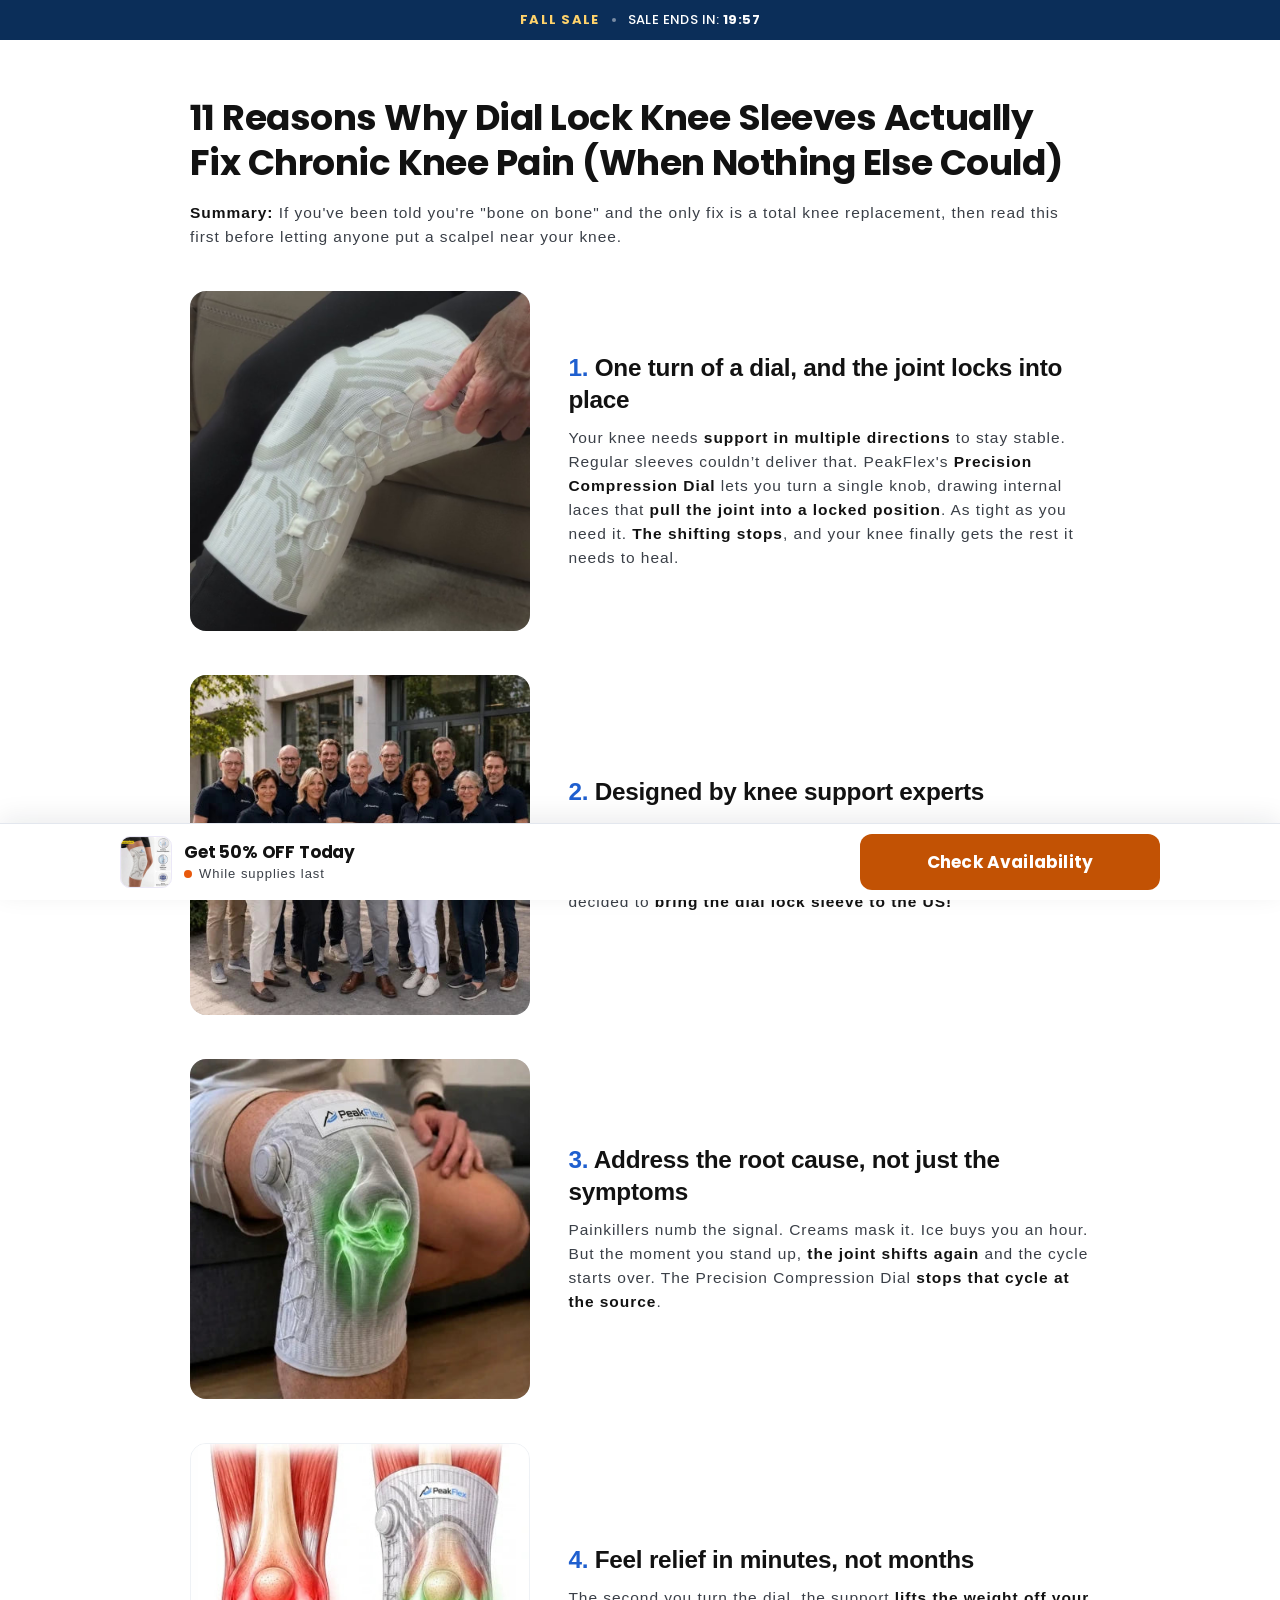
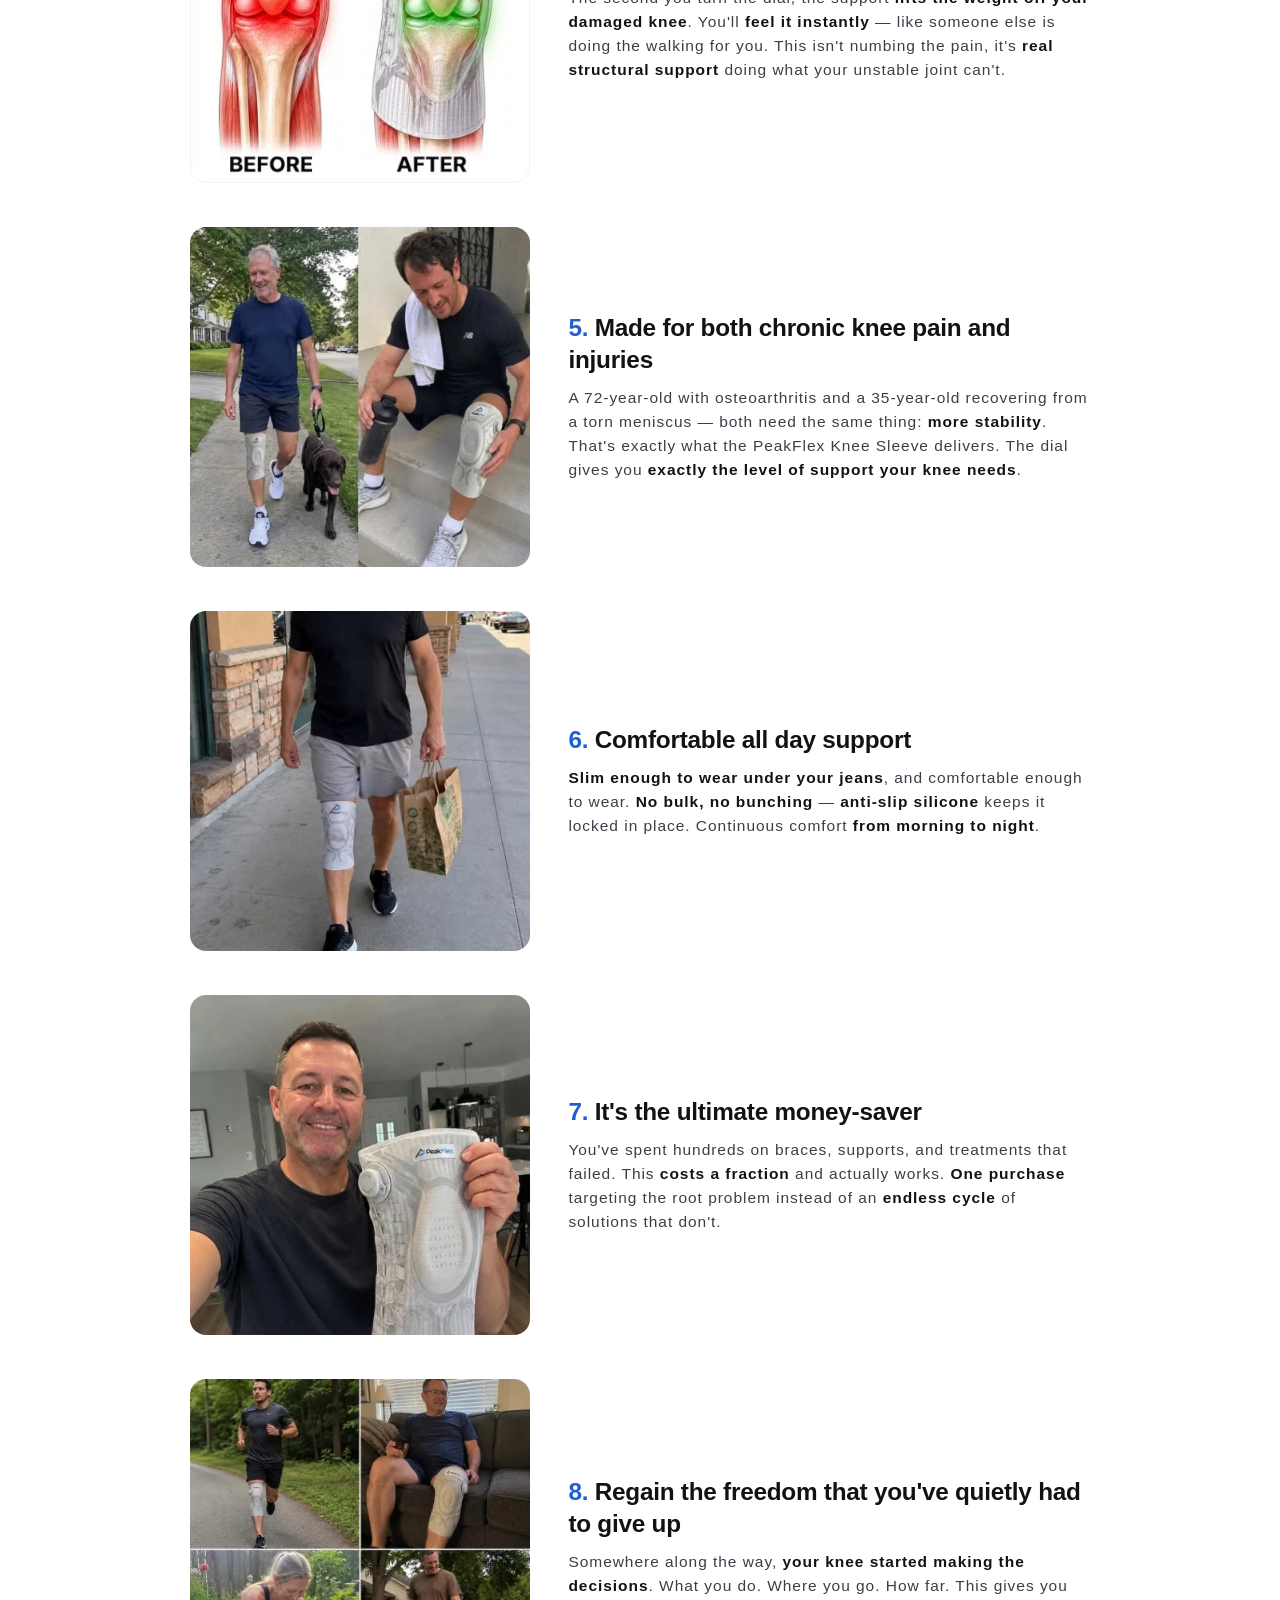
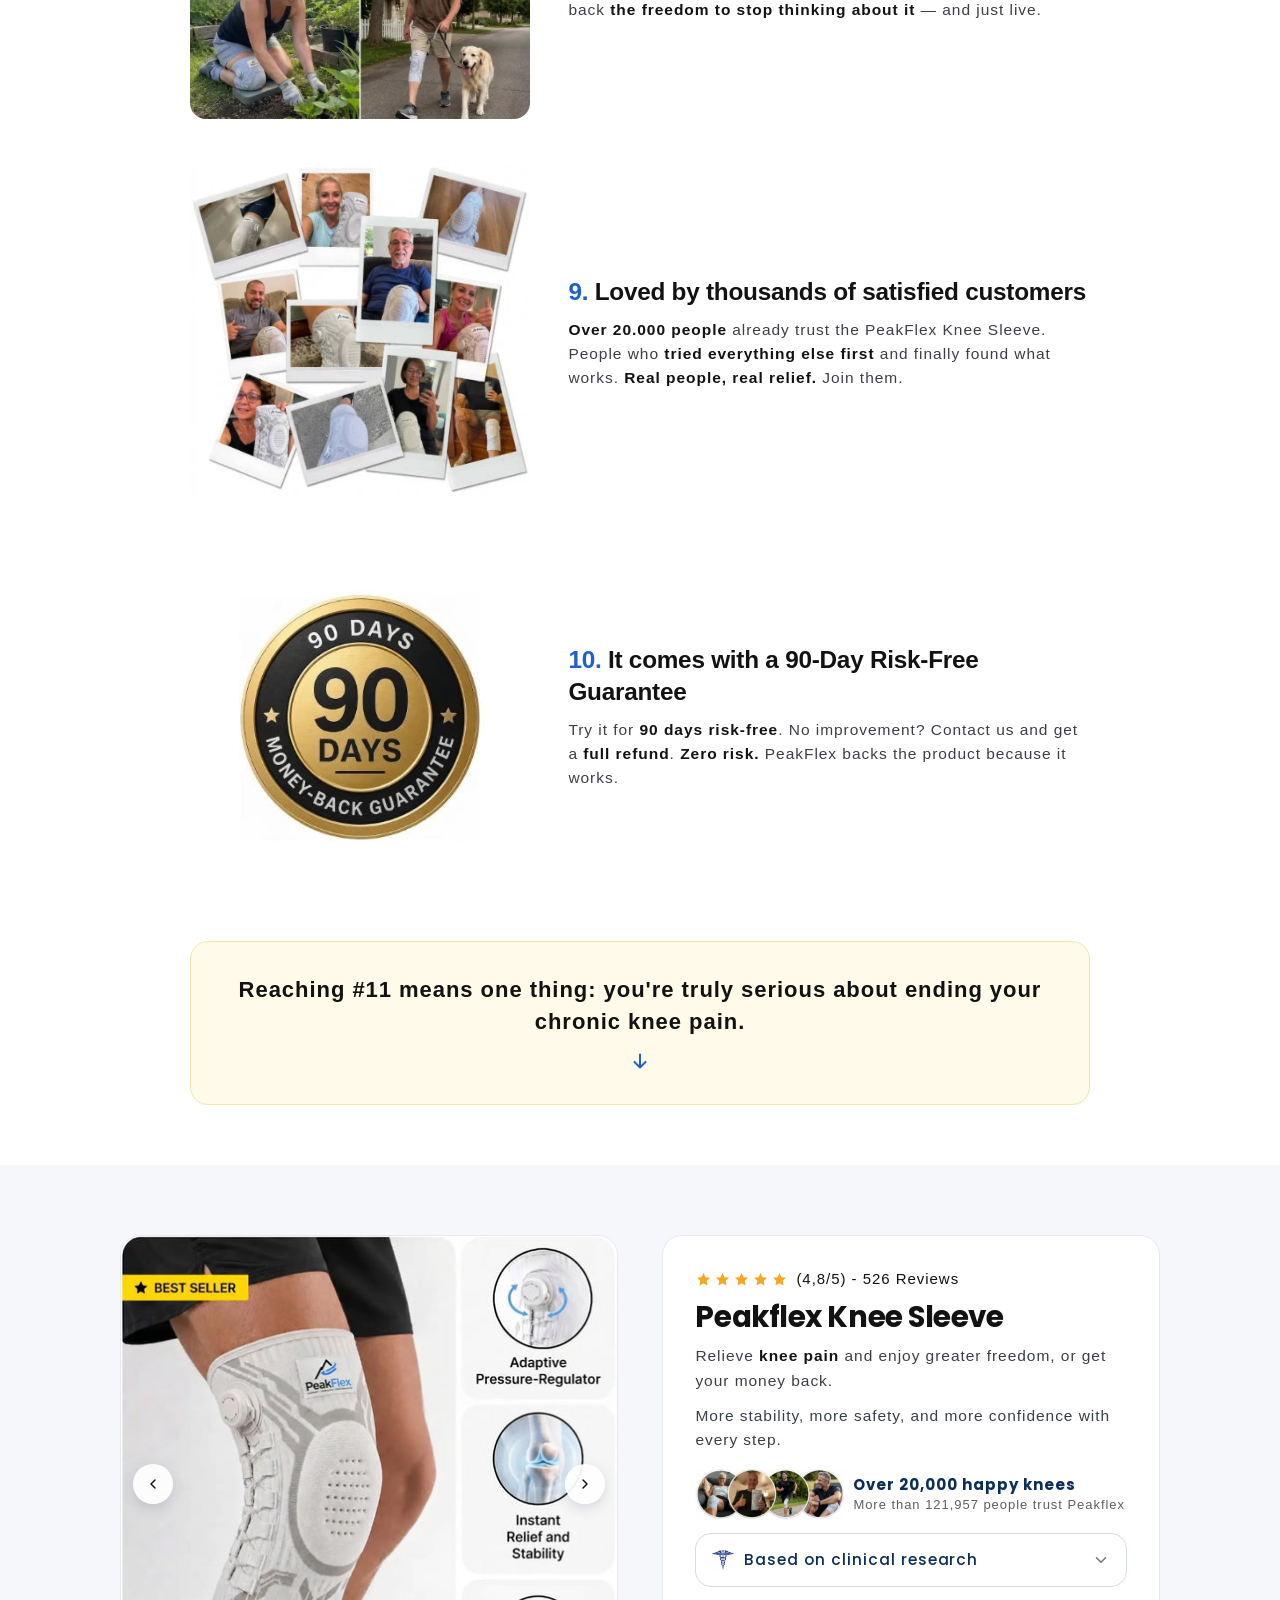
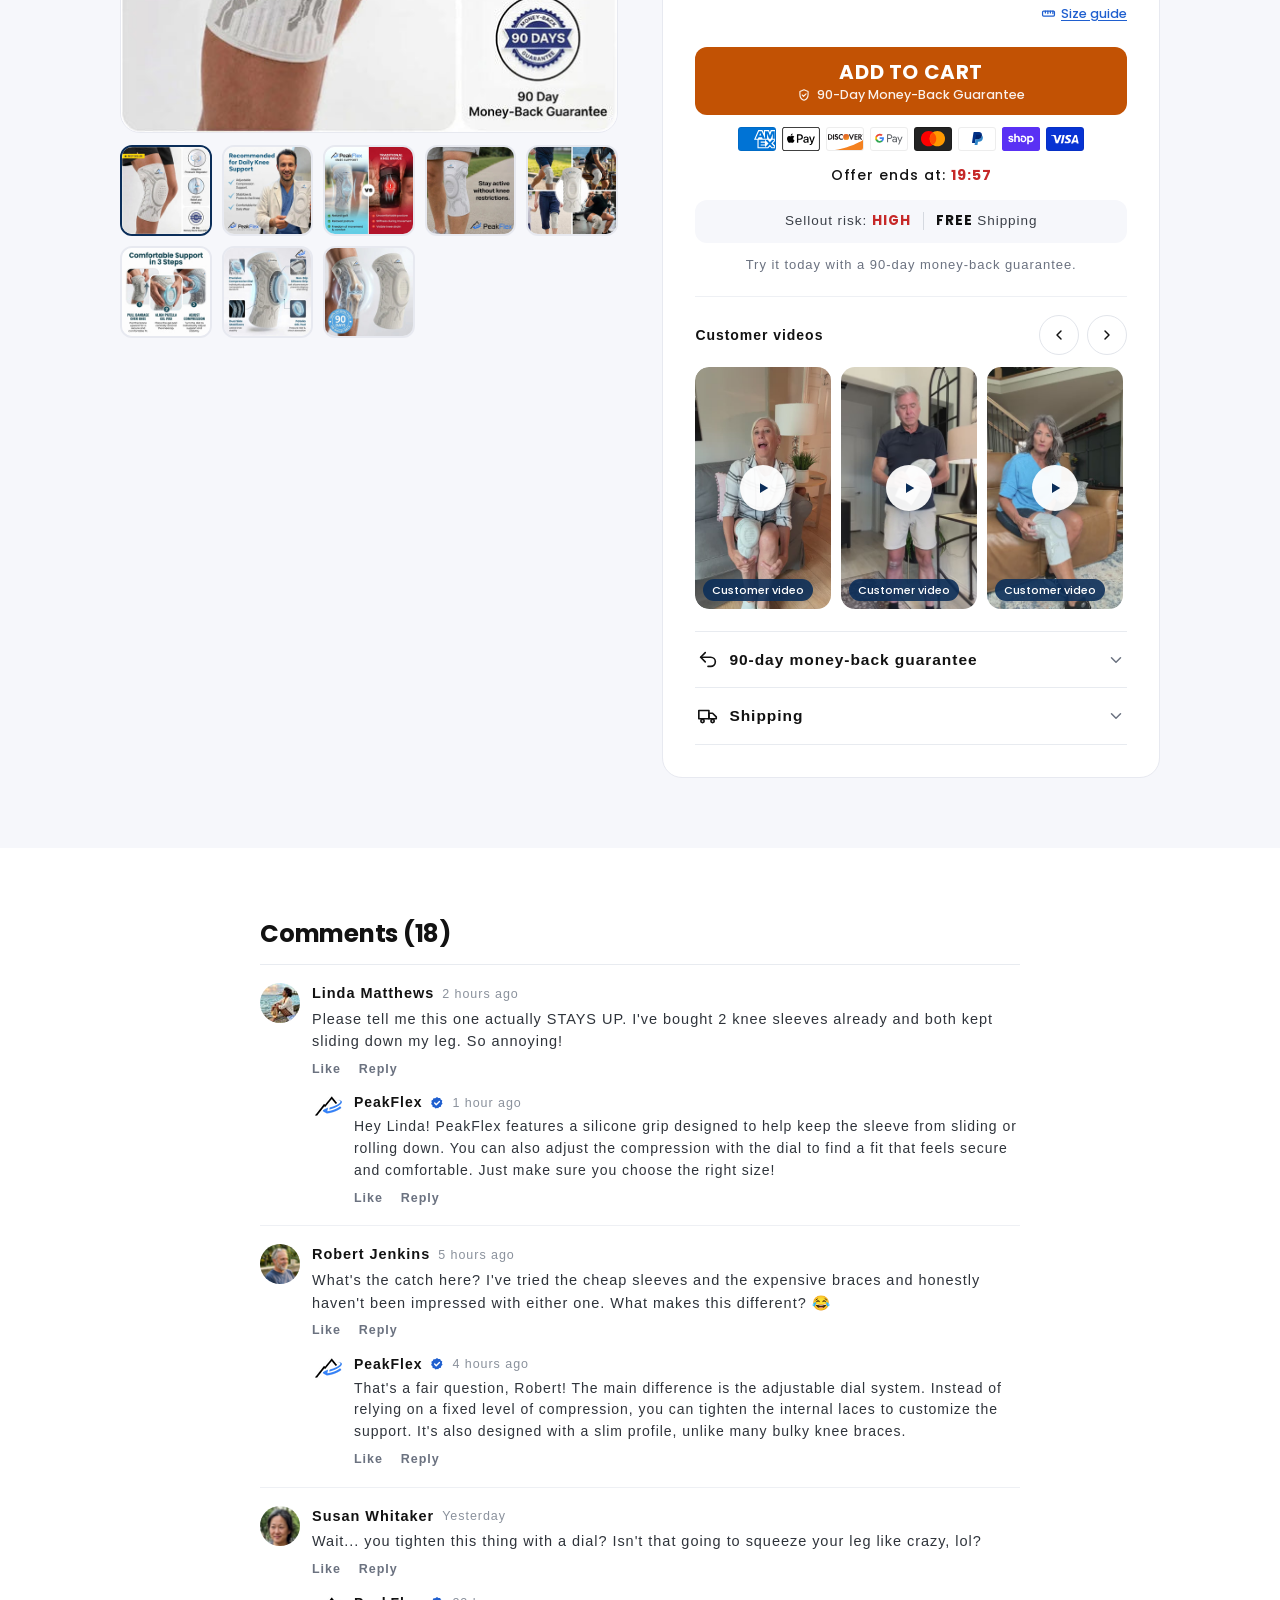
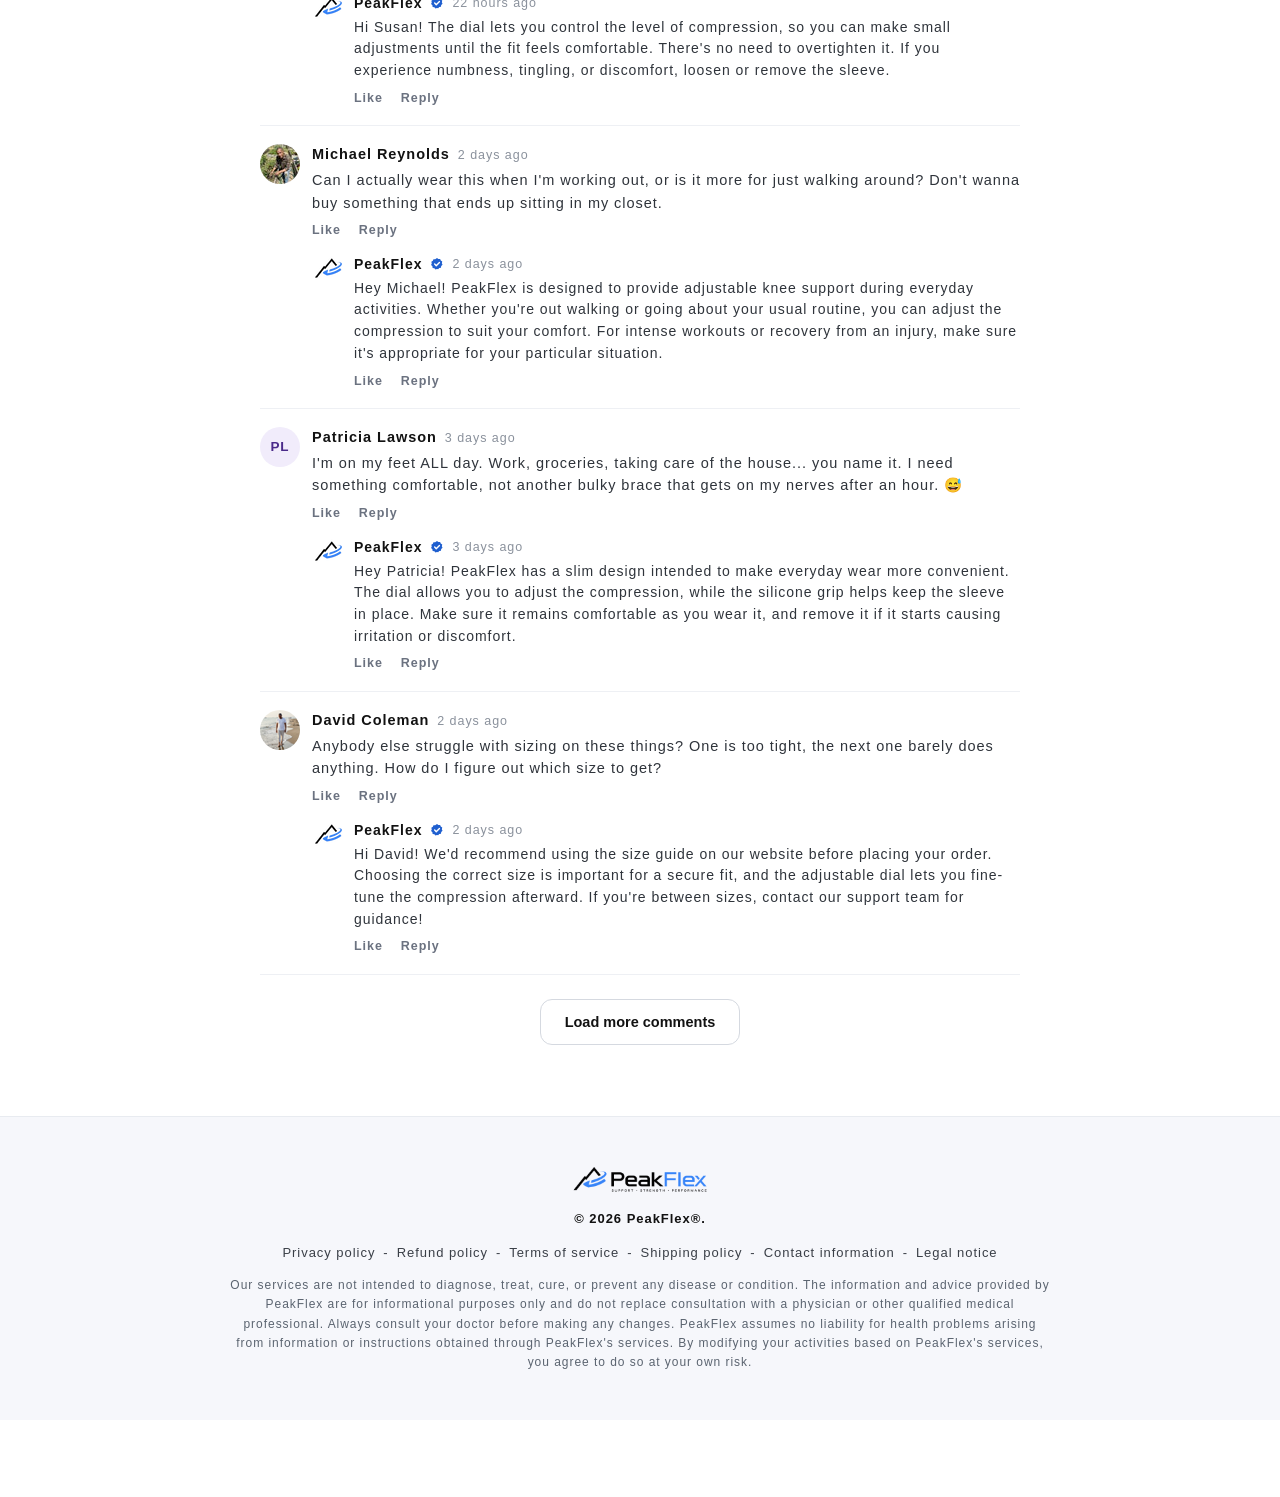
==== peakflex-listicle/index.html @ bc084076 "Add PeakFlex knee sleeve listicle page clone with local CDN assets Co-Authored-By: Claude Opus 5.5 <" ====
<!doctype html>
<html class="no-js" lang="en">
  <head>

    
	
	

    <meta charset="utf-8">
    <meta http-equiv="X-UA-Compatible" content="IE=edge">
    <meta name="viewport" content="width=device-width,initial-scale=1">
    <meta name="theme-color" content="">
    
    <link rel="preconnect" href="https://cdn.shopify.com" crossorigin>

    

    

    <link href="assets/theme/section-main-product.css" rel="stylesheet" type="text/css" media="all" />
    <link href="assets/theme/component-accordion.css" rel="stylesheet" type="text/css" media="all" />
    <link href="assets/theme/component-price.css" rel="stylesheet" type="text/css" media="all" />
    <link href="assets/theme/component-rte.css" rel="stylesheet" type="text/css" media="all" />
    <link href="assets/theme/component-slider.css" rel="stylesheet" type="text/css" media="all" />
    <link href="assets/theme/component-rating.css" rel="stylesheet" type="text/css" media="all" />
    <link href="assets/theme/component-loading-overlay.css" rel="stylesheet" type="text/css" media="all" />
    <link href="assets/theme/component-deferred-media.css" rel="stylesheet" type="text/css" media="all" />
    <link href="assets/theme/component-list-payment.css" rel="stylesheet" type="text/css" media="all" />
<link rel="preconnect" href="https://fonts.shopifycdn.com" crossorigin><title>
      Peakflex Knee Sleeve Listicle
 &ndash; PeakFlex</title>

    

    

<meta property="og:site_name" content="PeakFlex">
<meta property="og:url" content="https://www.trypeakflex.com/products/peakflex-knee-sleeve-listicle">
<meta property="og:title" content="Peakflex Knee Sleeve Listicle">
<meta property="og:type" content="product">
<meta property="og:description" content="PeakFlex"><meta property="og:image" content="assets/files/AB.webp">
  <meta property="og:image:secure_url" content="assets/files/AB.webp">
  <meta property="og:image:width" content="1080">
  <meta property="og:image:height" content="1080"><meta property="og:price:amount" content="69.99">
  <meta property="og:price:currency" content="USD"><meta name="twitter:card" content="summary_large_image">
<meta name="twitter:title" content="Peakflex Knee Sleeve Listicle">
<meta name="twitter:description" content="PeakFlex">

    <script src="assets/theme/constants.js" defer="defer"></script>
    <script src="assets/theme/pubsub.js" defer="defer"></script>
    <script src="assets/theme/global.js" defer="defer" data-is-rtl="false"></script>
    <script src="assets/theme/jquery.js" defer="defer"></script>
    <script src="assets/theme/slick.min.js" defer="defer"></script>
    <script>var Shopify = Shopify || {};
Shopify.shop = "vrdsxz-zx.myshopify.com";
Shopify.locale = "en";
Shopify.currency = {"active":"USD","rate":"1.0"};
Shopify.country = "US";
Shopify.theme = {"name":"PeakFlex","id":207270019415,"schema_name":"Shrine","schema_version":"2.1.0","theme_store_id":null,"role":"main"};
Shopify.theme.handle = "null";
Shopify.theme.style = {"id":null,"handle":null};
Shopify.cdnHost = "www.trypeakflex.com/cdn";
Shopify.routes = Shopify.routes || {};
Shopify.routes.root = "/";
Shopify.shopJsCdnBaseUrl = "https://cdn.shopify.com/shopifycloud/shop-js";
Shopify.SignInWithShop = Shopify.SignInWithShop || {};
Shopify.SignInWithShop.User = Shopify.SignInWithShop.User || {};
Shopify.SignInWithShop.User.recognized = false;</script>

    <style data-shopify>
      
        @font-face {
  font-family: Poppins;
  font-weight: 400;
  font-style: normal;
  font-display: swap;
  src: url("assets/fonts/poppins/poppins_n4.0ba78fa5af9b0e1a374041b3ceaadf0a43b41362.woff2") format("woff2"),
       url("assets/fonts/poppins/poppins_n4.214741a72ff2596839fc9760ee7a770386cf16ca.woff") format("woff");
}

        @font-face {
  font-family: Poppins;
  font-weight: 700;
  font-style: normal;
  font-display: swap;
  src: url("assets/fonts/poppins/poppins_n7.56758dcf284489feb014a026f3727f2f20a54626.woff2") format("woff2"),
       url("assets/fonts/poppins/poppins_n7.f34f55d9b3d3205d2cd6f64955ff4b36f0cfd8da.woff") format("woff");
}

        @font-face {
  font-family: Poppins;
  font-weight: 400;
  font-style: italic;
  font-display: swap;
  src: url("assets/fonts/poppins/poppins_i4.846ad1e22474f856bd6b81ba4585a60799a9f5d2.woff2") format("woff2"),
       url("assets/fonts/poppins/poppins_i4.56b43284e8b52fc64c1fd271f289a39e8477e9ec.woff") format("woff");
}

        @font-face {
  font-family: Poppins;
  font-weight: 700;
  font-style: italic;
  font-display: swap;
  src: url("assets/fonts/poppins/poppins_i7.42fd71da11e9d101e1e6c7932199f925f9eea42d.woff2") format("woff2"),
       url("assets/fonts/poppins/poppins_i7.ec8499dbd7616004e21155106d13837fff4cf556.woff") format("woff");
}

        :root {
          --font-body-family: Poppins, sans-serif;
          --font-body-style: normal;
          --font-body-weight: 400;
          --font-body-weight-bold: 700;
        }
      
      
      
        @font-face {
  font-family: Poppins;
  font-weight: 700;
  font-style: normal;
  font-display: swap;
  src: url("assets/fonts/poppins/poppins_n7.56758dcf284489feb014a026f3727f2f20a54626.woff2") format("woff2"),
       url("assets/fonts/poppins/poppins_n7.f34f55d9b3d3205d2cd6f64955ff4b36f0cfd8da.woff") format("woff");
}

        :root {
          --font-heading-family: Poppins, sans-serif;
          --font-heading-style: normal;
          --font-heading-weight: 700;
        }
      

      :root {
        --font-body-scale: 1.0;
        --font-heading-scale: 1.3;
        --font-heading-line-height: 0.1;
        --font-heading-letter-spacing: 0.0rem;
        --font-heading-line-height: 1.1;

        --color-base-text: 18, 18, 18;
        --color-shadow: 18, 18, 18;
        --color-base-background-1: 255, 255, 255;
        --color-base-background-2: 225, 244, 243;
        --color-base-solid-button-labels: 253, 251, 247;
        --color-base-outline-button-labels: 0, 0, 0;
        --color-base-accent-1: 18, 18, 18;
        --color-base-accent-2: 0, 150, 0;
        --payment-terms-background-color: #ffffff;

        --gradient-base-background-1: #ffffff;
        --gradient-base-background-2: #e1f4f3;
        --gradient-base-accent-1: #121212;
        --gradient-base-accent-2: linear-gradient(54deg, rgba(221, 29, 29, 1) 14%, rgba(105, 14, 14, 1) 85%);

        --media-padding: px;
        --media-border-opacity: 0.1;
        --media-border-width: 0px;
        --media-radius: 12px;
        --media-shadow-opacity: 0.0;
        --media-shadow-horizontal-offset: 0px;
        --media-shadow-vertical-offset: 0px;
        --media-shadow-blur-radius: 20px;
        --media-shadow-visible: 0;

        --page-width: 140rem;
        --page-width-margin: 0rem;

        --product-card-image-padding: 0.0rem;
        --product-card-corner-radius: 1.2rem;
        --product-card-text-alignment: center;
        --product-card-border-width: 0.0rem;
        --product-card-border-opacity: 0.1;
        --product-card-shadow-opacity: 0.1;
        --product-card-shadow-visible: 1;
        --product-card-shadow-horizontal-offset: 0.2rem;
        --product-card-shadow-vertical-offset: 0.6rem;
        --product-card-shadow-blur-radius: 1.0rem;

        --collection-card-image-padding: 0.0rem;
        --collection-card-corner-radius: 1.2rem;
        --collection-card-text-alignment: center;
        --collection-card-border-width: 0.0rem;
        --collection-card-border-opacity: 0.1;
        --collection-card-shadow-opacity: 0.05;
        --collection-card-shadow-visible: 1;
        --collection-card-shadow-horizontal-offset: 1.0rem;
        --collection-card-shadow-vertical-offset: 1.0rem;
        --collection-card-shadow-blur-radius: 3.5rem;

        --blog-card-image-padding: 0.0rem;
        --blog-card-corner-radius: 1.2rem;
        --blog-card-text-alignment: center;
        --blog-card-border-width: 0.0rem;
        --blog-card-border-opacity: 0.1;
        --blog-card-shadow-opacity: 0.05;
        --blog-card-shadow-visible: 1;
        --blog-card-shadow-horizontal-offset: 1.0rem;
        --blog-card-shadow-vertical-offset: 1.0rem;
        --blog-card-shadow-blur-radius: 3.5rem;

        --badge-corner-radius: 0.6rem;

        --popup-border-width: 1px;
        --popup-border-opacity: 0.1;
        --popup-corner-radius: 22px;
        --popup-shadow-opacity: 0.1;
        --popup-shadow-horizontal-offset: 10px;
        --popup-shadow-vertical-offset: 12px;
        --popup-shadow-blur-radius: 20px;

        --drawer-border-width: 1px;
        --drawer-border-opacity: 0.1;
        --drawer-shadow-opacity: 0.0;
        --drawer-shadow-horizontal-offset: 0px;
        --drawer-shadow-vertical-offset: 4px;
        --drawer-shadow-blur-radius: 5px;

        --spacing-sections-desktop: 0px;
        --spacing-sections-mobile: 0px;

        --grid-desktop-vertical-spacing: 40px;
        --grid-desktop-horizontal-spacing: 40px;
        --grid-mobile-vertical-spacing: 20px;
        --grid-mobile-horizontal-spacing: 20px;

        --text-boxes-border-opacity: 0.1;
        --text-boxes-border-width: 0px;
        --text-boxes-radius: 24px;
        --text-boxes-shadow-opacity: 0.0;
        --text-boxes-shadow-visible: 0;
        --text-boxes-shadow-horizontal-offset: 10px;
        --text-boxes-shadow-vertical-offset: 12px;
        --text-boxes-shadow-blur-radius: 20px;

        --buttons-radius: 6px;
        --buttons-radius-outset: 8px;
        --buttons-border-width: 2px;
        --buttons-border-opacity: 1.0;
        --buttons-shadow-opacity: 0.0;
        --buttons-shadow-visible: 0;
        --buttons-shadow-horizontal-offset: 0px;
        --buttons-shadow-vertical-offset: 4px;
        --buttons-shadow-blur-radius: 5px;
        --buttons-border-offset: 0.3px;

        --swatches-radius: 50.0%;
        --swatches-border-opacity: 0.0;
        --swatches-selected-border-opacity: 0.5;

        --inputs-radius: 6px;
        --inputs-small-radius: 2.4px;
        --inputs-border-width: 1px;
        --inputs-border-opacity: 0.55;
        --inputs-shadow-opacity: 0.0;
        --inputs-shadow-horizontal-offset: 0px;
        --inputs-margin-offset: 0px;
        --inputs-shadow-vertical-offset: 4px;
        --inputs-shadow-blur-radius: 5px;
        --inputs-radius-outset: 7px;

        --variant-pills-radius: 40px;
        --variant-pills-border-width: 1px;
        --variant-pills-border-opacity: 0.55;
        --variant-pills-shadow-opacity: 0.0;
        --variant-pills-shadow-horizontal-offset: 0px;
        --variant-pills-shadow-vertical-offset: 4px;
        --variant-pills-shadow-blur-radius: 5px;
      }

      *,
      *::before,
      *::after {
        box-sizing: inherit;
      }

      html {
        box-sizing: border-box;
        font-size: calc(var(--font-body-scale) * 62.5%);
        height: 100%;
      }

      body {
        display: grid;
        grid-template-rows: auto auto 1fr auto;
        grid-template-columns: 100%;
        min-height: 100%;
        margin: 0;
        font-size: 1.5rem;
        letter-spacing: 0.06em;
        line-height: calc(1 + 0.8 / var(--font-body-scale));
        font-family: var(--font-body-family);
        font-style: var(--font-body-style);
        font-weight: var(--font-body-weight);
        
      }

      @media screen and (min-width: 750px) {
        body {
          font-size: 1.6rem;
        }
        
      }

      /* fallback */
      @font-face {
        font-family: 'Material Symbols Outlined';
        src: url(https://fonts.gstatic.com/s/materialsymbolsoutlined/v141/kJF4BvYX7BgnkSrUwT8OhrdQw4oELdPIeeII9v6oDMzBwG-RpA6RzaxHMPdY40KH8nGzv3fzfVJU22ZZLsYEpzC_1qmr5Y0.woff2) format('woff2');
        font-style: normal;
        font-weight: 300;
        font-display: block;
      }

      .material-symbols-outlined {
        font-family: 'Material Symbols Outlined';
        font-weight: normal;
        font-style: normal;
        font-size: 24px;
        line-height: 1;
        letter-spacing: normal;
        text-transform: none;
        display: inline-block;
        white-space: nowrap;
        word-wrap: normal;
        direction: ltr;
        -webkit-font-feature-settings: 'liga';
        -webkit-font-smoothing: antialiased;
        max-width: 1em;
        overflow: hidden;
        flex-shrink: 0;
        font-variation-settings:
        'FILL' 0,
        'wght' 300,
        'GRAD' 0,
        'opsz' 48;
        vertical-align: bottom;
      }
      .material-symbols-outlined.filled {
        font-variation-settings:
        'FILL' 1
      }

      
      
        .button {
          font-weight: var(--font-body-weight-bold);
        }
      
    </style>

    <link href="assets/theme/base.css" rel="stylesheet" type="text/css" media="all" />
    
<link rel="preload" as="font" href="assets/fonts/poppins/poppins_n4.0ba78fa5af9b0e1a374041b3ceaadf0a43b41362.woff2" type="font/woff2" crossorigin><link rel="preload" as="font" href="assets/fonts/poppins/poppins_n7.56758dcf284489feb014a026f3727f2f20a54626.woff2" type="font/woff2" crossorigin><link
        rel="stylesheet"
        href="assets/theme/component-predictive-search.css"
        media="print"
        onload="this.media='all'"
      ><script>
      document.documentElement.className = document.documentElement.className.replace('no-js', 'js');
      if (Shopify.designMode) {
        document.documentElement.classList.add('shopify-design-mode');
      }
    </script>
    
    
    
    <style>
    @font-face {
  font-family: Poppins;
  font-weight: 300;
  font-style: normal;
  font-display: swap;
  src: url("assets/fonts/poppins/poppins_n3.05f58335c3209cce17da4f1f1ab324ebe2982441.woff2") format("woff2"),
       url("assets/fonts/poppins/poppins_n3.6971368e1f131d2c8ff8e3a44a36b577fdda3ff5.woff") format("woff");
}

    @font-face {
  font-family: Poppins;
  font-weight: 400;
  font-style: normal;
  font-display: swap;
  src: url("assets/fonts/poppins/poppins_n4.0ba78fa5af9b0e1a374041b3ceaadf0a43b41362.woff2") format("woff2"),
       url("assets/fonts/poppins/poppins_n4.214741a72ff2596839fc9760ee7a770386cf16ca.woff") format("woff");
}

    @font-face {
  font-family: Poppins;
  font-weight: 500;
  font-style: normal;
  font-display: swap;
  src: url("assets/fonts/poppins/poppins_n5.ad5b4b72b59a00358afc706450c864c3c8323842.woff2") format("woff2"),
       url("assets/fonts/poppins/poppins_n5.33757fdf985af2d24b32fcd84c9a09224d4b2c39.woff") format("woff");
}

    @font-face {
  font-family: Poppins;
  font-weight: 600;
  font-style: normal;
  font-display: swap;
  src: url("assets/fonts/poppins/poppins_n6.aa29d4918bc243723d56b59572e18228ed0786f6.woff2") format("woff2"),
       url("assets/fonts/poppins/poppins_n6.5f815d845fe073750885d5b7e619ee00e8111208.woff") format("woff");
}

    @font-face {
  font-family: Poppins;
  font-weight: 700;
  font-style: normal;
  font-display: swap;
  src: url("assets/fonts/poppins/poppins_n7.56758dcf284489feb014a026f3727f2f20a54626.woff2") format("woff2"),
       url("assets/fonts/poppins/poppins_n7.f34f55d9b3d3205d2cd6f64955ff4b36f0cfd8da.woff") format("woff");
}

    @font-face {
  font-family: Poppins;
  font-weight: 400;
  font-style: italic;
  font-display: swap;
  src: url("assets/fonts/poppins/poppins_i4.846ad1e22474f856bd6b81ba4585a60799a9f5d2.woff2") format("woff2"),
       url("assets/fonts/poppins/poppins_i4.56b43284e8b52fc64c1fd271f289a39e8477e9ec.woff") format("woff");
}

    @font-face {
  font-family: Poppins;
  font-weight: 500;
  font-style: italic;
  font-display: swap;
  src: url("assets/fonts/poppins/poppins_i5.6acfce842c096080e34792078ef3cb7c3aad24d4.woff2") format("woff2"),
       url("assets/fonts/poppins/poppins_i5.a49113e4fe0ad7fd7716bd237f1602cbec299b3c.woff") format("woff");
}

  </style>
  <link rel="preconnect" href="https://fonts.gstatic.com" crossorigin>
  <link href="https://fonts.googleapis.com/css2?family=Mrs+Saint+Delafield&display=swap" rel="stylesheet"><link href="assets/theme/pf-home.css" rel="stylesheet" type="text/css" media="all" />
<style>
  .pf{
    --cta:#c25204;
    --cta-h:#ad4903;
    --cta-dark:#ad4903;
    --navy:#0b2e59;
    --g1:#235a9e;
    --g2:#0f3a6e;
    --g3:#0a2a52;
    --star:#f5a623;
    --tp:#00b67a;
    --pf-dots-a:0.08;
  }
</style>
<script src="assets/theme/pf-home.js" defer="defer"></script>

</head>

  <body
    class="gradient"
    
  >
    <a class="skip-to-content-link button visually-hidden" href="#MainContent">
      Skip to content
    </a><script src="assets/theme/cart.js" defer="defer"></script>
<script src="assets/theme/product-info.js" defer="defer"></script>
<script src="assets/theme/product-form.js" defer="defer"></script><script src="assets/theme/pf-gift-sync.js" data-has-gift="false" defer="defer"></script>

  <link href="assets/theme/component-list-payment.css" rel="stylesheet" type="text/css" media="all" />

<style>
  .drawer {
    visibility: hidden;
  }
  .pf-gift-label {
    display: inline-flex;
    align-items: center;
    padding: 4px 10px;
    border-radius: 999px;
    background: #e7f4ec;
    color: #0b7a3b;
    font-size: 1.2rem;
    font-weight: 700;
    line-height: 1.4;
    white-space: nowrap;
  }
  
</style>

<cart-drawer class="drawer is-empty">
  <div id="CartDrawer" class="cart-drawer">
    <div id="CartDrawer-Overlay" class="cart-drawer__overlay"></div>
    <div
      class="drawer__inner"
      role="dialog"
      aria-modal="true"
      aria-label="Your cart"
      tabindex="-1"
    ><div class="drawer__inner-empty">
          <div class="cart-drawer__warnings center">
            <div class="cart-drawer__empty-content">
              <h2 class="cart__empty-text">Your cart is empty</h2>
              <button
                class="drawer__close"
                type="button"
                onclick="this.closest('cart-drawer').close()"
                aria-label="Close"
              >
                <svg
  xmlns="http://www.w3.org/2000/svg"
  aria-hidden="true"
  focusable="false"
  class="icon icon-close"
  fill="none"
  viewBox="0 0 18 17"
>
  <path d="M.865 15.978a.5.5 0 00.707.707l7.433-7.431 7.579 7.282a.501.501 0 00.846-.37.5.5 0 00-.153-.351L9.712 8.546l7.417-7.416a.5.5 0 10-.707-.708L8.991 7.853 1.413.573a.5.5 0 10-.693.72l7.563 7.268-7.418 7.417z" fill="currentColor">
</svg>

              </button>
              
                <a
                  href="/collections/all"
                  class="button"
                >
                  Continue shopping
                </a>
              
<p class="cart__login-title h3">Have an account?</p>
                <p class="cart__login-paragraph">
                  <a href="https://www.trypeakflex.com/customer_authentication/redirect?locale=en&region_country=US" class="link underlined-link">Log in</a> to check out faster.
                </p></div>
          </div></div><div class="drawer__header">
        <h2 class="drawer__heading">Your cart</h2>
        <button
          class="drawer__close"
          type="button"
          onclick="this.closest('cart-drawer').close()"
          aria-label="Close"
        >
          <svg
  xmlns="http://www.w3.org/2000/svg"
  aria-hidden="true"
  focusable="false"
  class="icon icon-close"
  fill="none"
  viewBox="0 0 18 17"
>
  <path d="M.865 15.978a.5.5 0 00.707.707l7.433-7.431 7.579 7.282a.501.501 0 00.846-.37.5.5 0 00-.153-.351L9.712 8.546l7.417-7.416a.5.5 0 10-.707-.708L8.991 7.853 1.413.573a.5.5 0 10-.693.72l7.563 7.268-7.418 7.417z" fill="currentColor">
</svg>

        </button>
      </div>
      
      <div class="cart-drawer-items-and-upsell">
        <cart-drawer-items
          
            class=" is-empty"
          
        >
          <form
            action="/cart"
            id="CartDrawer-Form"
            class="cart__contents cart-drawer__form"
            method="post"
          >
            <div id="CartDrawer-CartItems" class="drawer__contents js-contents"><p id="CartDrawer-LiveRegionText" class="visually-hidden" role="status"></p>
              <p id="CartDrawer-LineItemStatus" class="visually-hidden" aria-hidden="true" role="status">
                Loading...
              </p>
            </div>
            <div id="CartDrawer-CartErrors" role="alert"></div>
          </form>
        </cart-drawer-items>
        
        
      </div>
      <div class="drawer__footer">
        
        
<div class="cart-drawer__footer" >
          <div class="totals" role="status">
            <h2 class="totals__subtotal">Subtotal</h2>
            <p class="totals__subtotal-value">$0.00 USD</p>
          </div>

          <div></div>
        </div>

        <!-- CTAs -->

        <div class="cart__ctas" >
          <noscript>
            <button type="submit" class="cart__update-button button button--secondary" form="CartDrawer-Form">
              Update
            </button>
          </noscript>
          <button
            type="submit"
            id="CartDrawer-Checkout"
            class="cart__checkout-button button"
            name="checkout"
            form="CartDrawer-Form"
            
              disabled
            
            onclick="checkoutLoad(event)"
          >
            <span class="button__label">
              Check out
            </span>
            <div class="loading-overlay__spinner hidden">
              <svg
                aria-hidden="true"
                focusable="false"
                class="spinner"
                viewBox="0 0 66 66"
                xmlns="http://www.w3.org/2000/svg"
              >
                <circle class="path" fill="none" stroke-width="6" cx="33" cy="33" r="30"></circle>
              </svg>
            </div>
          </button>
        </div>

        <script>
          function checkoutLoad(e) {
            const clickedBtn = e.currentTarget;
            if (!clickedBtn) return;
            clickedBtn.classList.add('loading');
            // clickedBtn.disabled = true;
            const clickedBtnSpinner = clickedBtn.querySelector('.loading-overlay__spinner');
            if (clickedBtnSpinner) clickedBtnSpinner.classList.remove('hidden');

            setTimeout(() => {
              if (document.location.pathname.includes('/checkout')) return;
              clickedBtn.classList.remove('loading');
              clickedBtn.disabled = false;
              if (clickedBtnSpinner) clickedBtnSpinner.classList.add('hidden');
            }, 8000);
          }
        </script>

        
          <div class="cart__badges">
            <ul class="payment-badges" role="list">
              
              

                <li class="list-payment__item">
                  <svg class="icon icon--full-color" viewBox="0 0 38 24" xmlns="http://www.w3.org/2000/svg" width="38" height="24" role="img" aria-labelledby="pi-paypal"><title id="pi-paypal">PayPal</title><path opacity=".07" d="M35 0H3C1.3 0 0 1.3 0 3v18c0 1.7 1.4 3 3 3h32c1.7 0 3-1.3 3-3V3c0-1.7-1.4-3-3-3z"/><path fill="#fff" d="M35 1c1.1 0 2 .9 2 2v18c0 1.1-.9 2-2 2H3c-1.1 0-2-.9-2-2V3c0-1.1.9-2 2-2h32"/><path fill="#003087" d="M23.9 8.3c.2-1 0-1.7-.6-2.3-.6-.7-1.7-1-3.1-1h-4.1c-.3 0-.5.2-.6.5L14 15.6c0 .2.1.4.3.4H17l.4-3.4 1.8-2.2 4.7-2.1z"/><path fill="#3086C8" d="M23.9 8.3l-.2.2c-.5 2.8-2.2 3.8-4.6 3.8H18c-.3 0-.5.2-.6.5l-.6 3.9-.2 1c0 .2.1.4.3.4H19c.3 0 .5-.2.5-.4v-.1l.4-2.4v-.1c0-.2.3-.4.5-.4h.3c2.1 0 3.7-.8 4.1-3.2.2-1 .1-1.8-.4-2.4-.1-.5-.3-.7-.5-.8z"/><path fill="#012169" d="M23.3 8.1c-.1-.1-.2-.1-.3-.1-.1 0-.2 0-.3-.1-.3-.1-.7-.1-1.1-.1h-3c-.1 0-.2 0-.2.1-.2.1-.3.2-.3.4l-.7 4.4v.1c0-.3.3-.5.6-.5h1.3c2.5 0 4.1-1 4.6-3.8v-.2c-.1-.1-.3-.2-.5-.2h-.1z"/></svg>
                </li>
                <li class="list-payment__item">
                  <svg class="icon icon--full-color" xmlns="http://www.w3.org/2000/svg" role="img" viewBox="0 0 38 24" width="38" height="24" fill="none" aria-labelledby="pi-american_express"><title id="pi-american_express">American Express</title><rect x=".5" y=".5" width="37" height="23" rx="2.5" stroke="#000" stroke-opacity=".07" fill="none"/><path d="M35 0H3C1.3 0 0 1.3 0 3V21C0 22.7 1.4 24 3 24H35C36.7 24 38 22.7 38 21V3C38 1.3 36.6 0 35 0Z" fill="#0071CE" style="fill:#0071CE;fill:color(display-p3 0.0000 0.4431 0.8078);fill-opacity:1;"/><path d="M3 0.5H35C36.3348 0.5 37.5 1.58692 37.5 3V21C37.5 22.4239 36.4239 23.5 35 23.5H3C1.66524 23.5 0.5 22.4131 0.5 21V3C0.5 1.57614 1.57614 0.5 3 0.5Z" stroke="black" stroke-opacity="0.07" style="stroke:black;stroke-opacity:0.07;"/><path d="M25.8662 6.33203V3H31L31.8662 5.5332L32.7334 3H37V14.2002H36.7998L34.8672 16.2656L36.7998 18.3594H37V21.2666H33.5996L31.9336 19.3994L30.2002 21.2666H19.4668V12.666H16L20.2666 3H24.4004L25.8662 6.33203ZM20.5996 20.2656H27V18.5322H22.666V17.3994H26.8662V15.666H22.666V14.5322H27V12.7988H20.5996V20.2656ZM30.5332 16.5322L27 20.2656H29.5996L31.8662 17.8662L34.0664 20.2656H36.7324L33.1992 16.4658L36.7324 12.7988H34.1328L31.8662 15.1992L29.7324 12.7988H27L30.5332 16.5322ZM17.666 11.7324H19.9326L20.5332 10.1992H23.999L24.666 11.7324H26.999L23.666 4.19922H20.999L17.666 11.7324ZM33.5996 4.19922L31.9326 8.86621L30.1992 4.19922H27V11.666H29.0664V6.39941L31 11.666H32.7998L34.7324 6.39941V11.666H36.7324V4.13281L33.5996 4.19922ZM23.2656 8.46582H21.2656L22.2656 5.99902L23.2656 8.46582Z" fill="white" style="fill:white;fill-opacity:1;"/></svg>

                </li>
                <li class="list-payment__item">
                  <svg class="icon icon--full-color" xmlns="http://www.w3.org/2000/svg" role="img" viewBox="0 0 38 24" width="38" height="24" fill="none" aria-labelledby="pi-master"><title id="pi-master">Mastercard</title><rect x=".5" y=".5" width="37" height="23" rx="2.5" stroke="#000" stroke-opacity=".07" fill="none"/><path d="M35 0H3C1.3 0 0 1.3 0 3V21C0 22.7 1.4 24 3 24H35C36.7 24 38 22.7 38 21V3C38 1.3 36.6 0 35 0Z" fill="#1C1C1C" style="fill:#1C1C1C;fill:color(display-p3 0.1098 0.1098 0.1098);fill-opacity:1;"/><path d="M35 1C36.1 1 37 1.9 37 3V21C37 22.1 36.1 23 35 23H3C1.9 23 1 22.1 1 21V3C1 1.9 1.9 1 3 1H35Z" fill="#232323" style="fill:#232323;fill:color(display-p3 0.1373 0.1373 0.1373);fill-opacity:1;"/><path d="M14.6364 19.2727C18.8538 19.2727 22.2727 15.8538 22.2727 11.6364C22.2727 7.41892 18.8538 4 14.6364 4C10.4189 4 7 7.41892 7 11.6364C7 15.8538 10.4189 19.2727 14.6364 19.2727Z" fill="#EB001B" style="fill:#EB001B;fill:color(display-p3 0.9216 0.0000 0.1059);fill-opacity:1;"/><path d="M23.3637 19.2727C27.5811 19.2727 31 15.8538 31 11.6364C31 7.41892 27.5811 4 23.3637 4C19.1462 4 15.7273 7.41892 15.7273 11.6364C15.7273 15.8538 19.1462 19.2727 23.3637 19.2727Z" fill="#F79E1B" style="fill:#F79E1B;fill:color(display-p3 0.9686 0.6196 0.1059);fill-opacity:1;"/><path d="M22.2727 11.6362C22.2727 9.01797 20.9637 6.72706 19 5.41797C17.0364 6.83615 15.7273 9.12706 15.7273 11.6362C15.7273 14.1452 17.0364 16.5452 19 17.8543C20.9637 16.5452 22.2727 14.2543 22.2727 11.6362Z" fill="#FF5F00" style="fill:#FF5F00;fill:color(display-p3 1.0000 0.3725 0.0000);fill-opacity:1;"/></svg>

                </li>
                <li class="list-payment__item">
                  <svg class="icon icon--full-color" xmlns="http://www.w3.org/2000/svg" role="img" viewBox="0 0 38 24" width="38" height="24" fill="none" aria-labelledby="pi-visa"><title id="pi-visa">Visa</title><rect x=".5" y=".5" width="37" height="23" rx="2.5" stroke="#000" stroke-opacity=".07" fill="none"/><path d="M35 0H3C1.3 0 0 1.3 0 3V21C0 22.7 1.4 24 3 24H35C36.7 24 38 22.7 38 21V3C38 1.3 36.6 0 35 0Z" fill="#142FBD" style="fill:#142FBD;fill:color(display-p3 0.0784 0.1843 0.7412);fill-opacity:1;"/><path d="M35 1C36.1 1 37 1.9 37 3V21C37 22.1 36.1 23 35 23H3C1.9 23 1 22.1 1 21V3C1 1.9 1.9 1 3 1H35Z" fill="#1532CB" style="fill:#1532CB;fill:color(display-p3 0.0824 0.1961 0.7961);fill-opacity:1;"/><path d="M29.5944 10.2167H29.2778C28.8556 11.2722 28.5389 11.8 28.2222 13.3833H30.2278C29.9111 11.8 29.9111 11.0611 29.5944 10.2167V10.2167ZM32.6556 16.4444H30.8611C30.7556 16.4444 30.7556 16.4444 30.65 16.3389L30.4389 15.3889L30.3333 15.1778H27.8C27.6944 15.1778 27.5889 15.1778 27.5889 15.3889L27.2722 16.3389C27.2722 16.4444 27.1667 16.4444 27.1667 16.4444H24.95L25.1611 15.9167L28.2222 8.73889C28.2222 8.21111 28.5389 8 29.0667 8H30.65C30.7556 8 30.8611 8 30.8611 8.21111L32.3389 15.0722C32.4444 15.4944 32.55 15.8111 32.55 16.2333C32.6556 16.3389 32.6556 16.3389 32.6556 16.4444V16.4444ZM18.5111 16.1278L18.9333 14.2278C19.0389 14.2278 19.1444 14.3333 19.1444 14.3333C19.8833 14.65 20.6222 14.8611 21.3611 14.7556C21.5722 14.7556 21.8889 14.65 22.1 14.5444C22.6278 14.3333 22.6278 13.8056 22.2056 13.3833C21.9944 13.1722 21.6778 13.0667 21.3611 12.8556C20.9389 12.6444 20.5167 12.4333 20.2 12.1167C18.9333 11.0611 19.3556 9.58333 20.0944 8.84444C20.7278 8.42222 21.0444 8 21.8889 8C23.1556 8 24.5278 8 25.1611 8.21111H25.2667C25.1611 8.84444 25.0556 9.37222 24.8444 10.0056C24.3167 9.79444 23.7889 9.58333 23.2611 9.58333C22.9444 9.58333 22.6278 9.58333 22.3111 9.68889C22.1 9.68889 21.9944 9.79444 21.8889 9.9C21.6778 10.1111 21.6778 10.4278 21.8889 10.6389L22.4167 11.0611C22.8389 11.2722 23.2611 11.4833 23.5778 11.6944C24.1056 12.0111 24.6333 12.5389 24.7389 13.1722C24.95 14.1222 24.6333 14.9667 23.7889 15.6C23.2611 16.0222 23.05 16.2333 22.3111 16.2333C20.8333 16.2333 19.6722 16.3389 18.7222 16.0222C18.6167 16.2333 18.6167 16.2333 18.5111 16.1278V16.1278ZM14.8167 16.4444C14.9222 15.7056 14.9222 15.7056 15.0278 15.3889C15.5556 13.0667 16.0833 10.6389 16.5056 8.31667C16.6111 8.10556 16.6111 8 16.8222 8H18.7222C18.5111 9.26667 18.3 10.2167 17.9833 11.3778C17.6667 12.9611 17.35 14.5444 16.9278 16.1278C16.9278 16.3389 16.8222 16.3389 16.6111 16.3389L14.8167 16.4444ZM5 8.21111C5 8.10556 5.21111 8 5.31667 8H8.90556C9.43333 8 9.85556 8.31667 9.96111 8.84444L10.9111 13.4889C10.9111 13.5944 10.9111 13.5944 11.0167 13.7C11.0167 13.5944 11.1222 13.5944 11.1222 13.5944L13.3389 8.21111C13.2333 8.10556 13.3389 8 13.4444 8H15.6611C15.6611 8.10556 15.6611 8.10556 15.5556 8.21111L12.2833 15.9167C12.1778 16.1278 12.1778 16.2333 12.0722 16.3389C11.9667 16.4444 11.7556 16.3389 11.5444 16.3389H9.96111C9.85556 16.3389 9.75 16.3389 9.75 16.1278L8.06111 9.58333C7.85 9.37222 7.53333 9.05556 7.11111 8.95C6.47778 8.63333 5.31667 8.42222 5.10556 8.42222L5 8.21111Z" fill="white" style="fill:white;fill-opacity:1;"/></svg>

                </li>
                <li class="list-payment__item">
                  <svg class="icon icon--full-color" version="1.1" xmlns="http://www.w3.org/2000/svg" role="img" x="0" y="0" width="38" height="24" viewBox="0 0 165.521 105.965" xml:space="preserve" aria-labelledby="pi-apple_pay"><title id="pi-apple_pay">Apple Pay</title><path fill="#000" d="M150.698 0H14.823c-.566 0-1.133 0-1.698.003-.477.004-.953.009-1.43.022-1.039.028-2.087.09-3.113.274a10.51 10.51 0 0 0-2.958.975 9.932 9.932 0 0 0-4.35 4.35 10.463 10.463 0 0 0-.975 2.96C.113 9.611.052 10.658.024 11.696a70.22 70.22 0 0 0-.022 1.43C0 13.69 0 14.256 0 14.823v76.318c0 .567 0 1.132.002 1.699.003.476.009.953.022 1.43.028 1.036.09 2.084.275 3.11a10.46 10.46 0 0 0 .974 2.96 9.897 9.897 0 0 0 1.83 2.52 9.874 9.874 0 0 0 2.52 1.83c.947.483 1.917.79 2.96.977 1.025.183 2.073.245 3.112.273.477.011.953.017 1.43.02.565.004 1.132.004 1.698.004h135.875c.565 0 1.132 0 1.697-.004.476-.002.952-.009 1.431-.02 1.037-.028 2.085-.09 3.113-.273a10.478 10.478 0 0 0 2.958-.977 9.955 9.955 0 0 0 4.35-4.35c.483-.947.789-1.917.974-2.96.186-1.026.246-2.074.274-3.11.013-.477.02-.954.022-1.43.004-.567.004-1.132.004-1.699V14.824c0-.567 0-1.133-.004-1.699a63.067 63.067 0 0 0-.022-1.429c-.028-1.038-.088-2.085-.274-3.112a10.4 10.4 0 0 0-.974-2.96 9.94 9.94 0 0 0-4.35-4.35A10.52 10.52 0 0 0 156.939.3c-1.028-.185-2.076-.246-3.113-.274a71.417 71.417 0 0 0-1.431-.022C151.83 0 151.263 0 150.698 0z" /><path fill="#FFF" d="M150.698 3.532l1.672.003c.452.003.905.008 1.36.02.793.022 1.719.065 2.583.22.75.135 1.38.34 1.984.648a6.392 6.392 0 0 1 2.804 2.807c.306.6.51 1.226.645 1.983.154.854.197 1.783.218 2.58.013.45.019.9.02 1.36.005.557.005 1.113.005 1.671v76.318c0 .558 0 1.114-.004 1.682-.002.45-.008.9-.02 1.35-.022.796-.065 1.725-.221 2.589a6.855 6.855 0 0 1-.645 1.975 6.397 6.397 0 0 1-2.808 2.807c-.6.306-1.228.511-1.971.645-.881.157-1.847.2-2.574.22-.457.01-.912.017-1.379.019-.555.004-1.113.004-1.669.004H14.801c-.55 0-1.1 0-1.66-.004a74.993 74.993 0 0 1-1.35-.018c-.744-.02-1.71-.064-2.584-.22a6.938 6.938 0 0 1-1.986-.65 6.337 6.337 0 0 1-1.622-1.18 6.355 6.355 0 0 1-1.178-1.623 6.935 6.935 0 0 1-.646-1.985c-.156-.863-.2-1.788-.22-2.578a66.088 66.088 0 0 1-.02-1.355l-.003-1.327V14.474l.002-1.325a66.7 66.7 0 0 1 .02-1.357c.022-.792.065-1.717.222-2.587a6.924 6.924 0 0 1 .646-1.981c.304-.598.7-1.144 1.18-1.623a6.386 6.386 0 0 1 1.624-1.18 6.96 6.96 0 0 1 1.98-.646c.865-.155 1.792-.198 2.586-.22.452-.012.905-.017 1.354-.02l1.677-.003h135.875" /><g><g><path fill="#000" d="M43.508 35.77c1.404-1.755 2.356-4.112 2.105-6.52-2.054.102-4.56 1.355-6.012 3.112-1.303 1.504-2.456 3.959-2.156 6.266 2.306.2 4.61-1.152 6.063-2.858" /><path fill="#000" d="M45.587 39.079c-3.35-.2-6.196 1.9-7.795 1.9-1.6 0-4.049-1.8-6.698-1.751-3.447.05-6.645 2-8.395 5.1-3.598 6.2-.95 15.4 2.55 20.45 1.699 2.5 3.747 5.25 6.445 5.151 2.55-.1 3.549-1.65 6.647-1.65 3.097 0 3.997 1.65 6.696 1.6 2.798-.05 4.548-2.5 6.247-5 1.95-2.85 2.747-5.6 2.797-5.75-.05-.05-5.396-2.101-5.446-8.251-.05-5.15 4.198-7.6 4.398-7.751-2.399-3.548-6.147-3.948-7.447-4.048" /></g><g><path fill="#000" d="M78.973 32.11c7.278 0 12.347 5.017 12.347 12.321 0 7.33-5.173 12.373-12.529 12.373h-8.058V69.62h-5.822V32.11h14.062zm-8.24 19.807h6.68c5.07 0 7.954-2.729 7.954-7.46 0-4.73-2.885-7.434-7.928-7.434h-6.706v14.894z" /><path fill="#000" d="M92.764 61.847c0-4.809 3.665-7.564 10.423-7.98l7.252-.442v-2.08c0-3.04-2.001-4.704-5.562-4.704-2.938 0-5.07 1.507-5.51 3.82h-5.252c.157-4.86 4.731-8.395 10.918-8.395 6.654 0 10.995 3.483 10.995 8.89v18.663h-5.38v-4.497h-.13c-1.534 2.937-4.914 4.782-8.579 4.782-5.406 0-9.175-3.222-9.175-8.057zm17.675-2.417v-2.106l-6.472.416c-3.64.234-5.536 1.585-5.536 3.95 0 2.288 1.975 3.77 5.068 3.77 3.95 0 6.94-2.522 6.94-6.03z" /><path fill="#000" d="M120.975 79.652v-4.496c.364.051 1.247.103 1.715.103 2.573 0 4.029-1.09 4.913-3.899l.52-1.663-9.852-27.293h6.082l6.863 22.146h.13l6.862-22.146h5.927l-10.216 28.67c-2.34 6.577-5.017 8.735-10.683 8.735-.442 0-1.872-.052-2.261-.157z" /></g></g></svg>

                </li>
                <li class="list-payment__item">
                  <svg class="icon icon--full-color" xmlns="http://www.w3.org/2000/svg" role="img" width="38" height="24" viewBox="0 0 38 24" aria-labelledby="pi-klarna" fill="none"><title id="pi-klarna">Klarna</title><rect width="38" height="24" rx="2" fill="#FFA8CD"/><rect x=".5" y=".5" width="37" height="23" rx="1.5" stroke="#000" stroke-opacity=".07"/><path d="M30.62 14.755c-.662 0-1.179-.554-1.179-1.226 0-.673.517-1.226 1.18-1.226.663 0 1.18.553 1.18 1.226 0 .672-.517 1.226-1.18 1.226zm-.33 1.295c.565 0 1.286-.217 1.686-1.068l.04.02c-.176.465-.176.742-.176.81v.11h1.423v-4.786H31.84v.109c0 .069 0 .346.175.81l-.039.02c-.4-.85-1.121-1.068-1.687-1.068-1.355 0-2.31 1.088-2.31 2.522 0 1.433.955 2.521 2.31 2.521zm-4.788-5.043c-.643 0-1.15.228-1.56 1.068l-.039-.02c.175-.464.175-.741.175-.81v-.11h-1.423v4.787h1.462V13.4c0-.662.38-1.078.995-1.078.614 0 .917.356.917 1.068v2.532h1.462v-3.046c0-1.088-.838-1.869-1.989-1.869zm-4.963 1.068l-.039-.02c.176-.464.176-.741.176-.81v-.11h-1.424v4.787h1.463l.01-2.304c0-.673.35-1.078.926-1.078.156 0 .282.02.429.06v-1.464c-.644-.139-1.22.109-1.54.94zm-4.65 2.68c-.664 0-1.18-.554-1.18-1.226 0-.673.516-1.226 1.18-1.226.662 0 1.179.553 1.179 1.226 0 .672-.517 1.226-1.18 1.226zm-.332 1.295c.565 0 1.287-.217 1.687-1.068l.038.02c-.175.465-.175.742-.175.81v.11h1.424v-4.786h-1.424v.109c0 .069 0 .346.175.81l-.038.02c-.4-.85-1.122-1.068-1.687-1.068-1.356 0-2.311 1.088-2.311 2.522 0 1.433.955 2.521 2.31 2.521zm-4.349-.128h1.463V9h-1.463v6.922zM10.136 9H8.644c0 1.236-.751 2.343-1.892 3.134l-.448.317V9h-1.55v6.922h1.55V12.49l2.564 3.43h1.892L8.293 12.64c1.121-.82 1.852-2.096 1.843-3.639z" fill="#0B051D"/></svg>
                </li></ul>
          </div>
        
        
      </div>
    </div>
  </div>
</cart-drawer>

<script>
  function primaryUpsellVariantChange() {
    var primaryUpsellContainer = document.querySelector('.cart-primary-upsell')
    var variantSelects = primaryUpsellContainer.querySelector('#variant-selects-cart-upsell-1');
    var productForm = primaryUpsellContainer.querySelector('.form');
    var productIdField = productForm.querySelector('input[name="id"]');

    if (variantSelects) {
        var selectedVariantId = variantSelects.querySelector('script[type="application/json"]').textContent;
        var selectedVariant = JSON.parse(selectedVariantId).find(function(variant) {
          var isMatch = true;

          for (var i = 0; i < variant.options.length; i++) {
            var selectElement = document.querySelector('#Option-cart-upsell-1-' + i);
            if (selectElement.value !== variant.options[i]) {
              isMatch = false;
              break;
            }
          }

          return isMatch;
        });

        if (selectedVariant) {
          productIdField.value = selectedVariant.id;
          if (selectedVariant.featured_image && selectedVariant.featured_image.src) {
            var upsellImage = primaryUpsellContainer.querySelector('.cart-upsell__image__img');
            upsellImage.src = selectedVariant.featured_image.src;
          }
        }

    }
  }
</script>

<script>
  function secondaryUpsellVariantChange() {
    var secondaryUpsellContainer = document.querySelector('.cart-secondary-upsell');
    var variantSelects = secondaryUpsellContainer.querySelector('#variant-selects-cart-upsell-2');
    var productForm = secondaryUpsellContainer.querySelector('.form');
    var productIdField = productForm.querySelector('input[name="id"]');

    if (variantSelects) {
      var selectedVariantId = variantSelects.querySelector('script[type="application/json"]').textContent;
      var selectedVariant = JSON.parse(selectedVariantId).find(function(variant) {
        var isMatch = true;

        for (var i = 0; i < variant.options.length; i++) {
          var selectElement = document.querySelector('#Option-cart-upsell-2-' + i);
          if (selectElement.value !== variant.options[i]) {
            isMatch = false;
            break;
          }
        }

        return isMatch;
      });

      if (selectedVariant) {
        productIdField.value = selectedVariant.id;
        variantSelects.setAttribute('data-product-id', selectedVariant.id)
        if (selectedVariant.featured_image && selectedVariant.featured_image.src) {
          var upsellImage = secondaryUpsellContainer.querySelector('.cart-upsell__image__img');
          upsellImage.src = selectedVariant.featured_image.src;
        }
      }
    }
  }
</script>

<script>
  document.addEventListener('DOMContentLoaded', function () {
    function isIE() {
      const ua = window.navigator.userAgent;
      const msie = ua.indexOf('MSIE ');
      const trident = ua.indexOf('Trident/');

      return msie > 0 || trident > 0;
    }

    if (!isIE()) return;
    const cartSubmitInput = document.createElement('input');
    cartSubmitInput.setAttribute('name', 'checkout');
    cartSubmitInput.setAttribute('type', 'hidden');
    document.querySelector('#cart').appendChild(cartSubmitInput);
    document.querySelector('#checkout').addEventListener('click', function (event) {
      document.querySelector('#cart').submit();
    });
  });
</script>
<!-- BEGIN sections: header-group -->
<section id="shopify-section-sections--32204354519383__custom_liquid_xCwgKB" class="shopify-section shopify-section-group-header-group section"><style data-shopify>.section-sections--32204354519383__custom_liquid_xCwgKB-padding {
    padding-top: calc(0px * 0.75);
    padding-bottom: calc(0px  * 0.75);
  }

  @media screen and (min-width: 750px) {
    .section-sections--32204354519383__custom_liquid_xCwgKB-padding {
      padding-top: 0px;
      padding-bottom: 0px;
    }
  }</style><div class="color-background-1 gradient always-display">
  <div class="section-sections--32204354519383__custom_liquid_xCwgKB-padding">
    <!-- ============================================================
     PEAKFLEX ANNOUNCEMENT BAR (sale + countdown)
     Paste into: Theme editor -> Header / Announcement section ->
     Add block -> Custom Liquid (or into the top of theme.liquid).

     Settings on the wrapper div:
       data-minutes  countdown length in minutes (90 = 1h 30m)
       data-reset    "false" keeps counting for the same visitor,
                     "true" restarts on every page load
       data-renew    hours before a returning visitor gets a fresh
                     countdown (24 = once a day, 0 = never)
       data-key      storage key. IMPORTANT: whenever you change
                     data-minutes, change this too (pfSaleEnd90 ->
                     pfSaleEnd60 ...), otherwise visitors who were
                     already on the site keep the old countdown.

     TEXT: edit it straight in the HTML below.
     COLOURS: see the "COLOURS" block at the top of the CSS.
     ============================================================ -->

<div class="pf-ab" data-minutes="90" data-reset="false" data-renew="24" data-key="pfSaleEnd90">
  <div class="pf-ab-in">
    <span class="pf-ab-title">Fall Sale</span>
    <span class="pf-ab-dot" aria-hidden="true">&bull;</span>
    <span class="pf-ab-sub">Up to 70% off</span>
    <span class="pf-ab-clock" aria-hidden="true"><b data-h>01</b><i>:</i><b data-m>30</b><i>:</i><b data-s>00</b></span>
    <span class="pf-ab-sr" data-sr>Fall Sale ends in 1 hour and 30 minutes.</span>
  </div>
</div>

<style>
  /* ================= COLOURS ================= */
  .pf-ab {
    --pf-bg: #0B2E59;              /* bar background */
    --pf-text: #ffffff;            /* text and digits */
    --pf-chip: rgba(255,255,255,.14); /* background behind the timer */

    --pf-title-mobile: 12.5px;
    --pf-title-desktop: 13px;
    --pf-sub-mobile: 12px;
    --pf-sub-desktop: 12.5px;
    --pf-clock-mobile: 13.5px;
    --pf-clock-desktop: 14.5px;
  }
  /* =========================================== */

  .pf-ab {
    background: var(--pf-bg);
    color: var(--pf-text);
    font-family: inherit;
    letter-spacing: -0.2px;
  }
  .pf-ab * { box-sizing: border-box; }

  .pf-ab-in {
    max-width: 1100px;
    margin: 0 auto;
    padding: 7px 14px;
    display: flex;
    align-items: center;
    justify-content: center;
    flex-wrap: wrap;
    gap: 10px;
  }

  .pf-ab-title {
    font-size: var(--pf-title-mobile);
    font-weight: 800;
    text-transform: uppercase;
    letter-spacing: .06em;
  }
  .pf-ab-dot { opacity: .45; }
  .pf-ab-sub {
    font-size: var(--pf-sub-mobile);
    opacity: .8;
  }

  .pf-ab-clock {
    display: inline-flex;
    align-items: baseline;
    white-space: nowrap;
    background: var(--pf-chip);
    padding: 3px 8px;
    border-radius: 6px;
    font-size: var(--pf-clock-mobile);
    font-weight: 800;
    font-variant-numeric: tabular-nums;
    font-feature-settings: "tnum";
  }
  .pf-ab-clock b { font-weight: 800; }
  .pf-ab-clock i { font-style: normal; opacity: .5; padding: 0 2px; }

  .pf-ab-sr {
    position: absolute; width: 1px; height: 1px;
    overflow: hidden; clip: rect(0 0 0 0); white-space: nowrap;
  }

  /* when the countdown runs out the sale message stays, timer goes */
  .pf-ab.is-over .pf-ab-clock { display: none; }

  /* very small phones: drop the sub line so it stays on one row */
  @media (max-width: 359px) {
    .pf-ab-in { gap: 8px; padding: 6px 10px; }
    .pf-ab-dot, .pf-ab-sub { display: none; }
    .pf-ab-title { font-size: 12px; }
    .pf-ab-clock { font-size: 13px; padding: 3px 7px; }
  }
  @media (min-width: 750px) {
    .pf-ab-in { padding: 8px 16px; gap: 12px; }
    .pf-ab-title { font-size: var(--pf-title-desktop); }
    .pf-ab-sub { font-size: var(--pf-sub-desktop); }
    .pf-ab-clock { font-size: var(--pf-clock-desktop); }
  }
</style>

<script>
  (function () {
    function start(root) {
      if (root.getAttribute('data-ready') === '1') { return; }
      root.setAttribute('data-ready', '1');

      var minutes = parseInt(root.getAttribute('data-minutes'), 10) || 90;
      var total = minutes * 60 * 1000;
      var key = root.getAttribute('data-key') || 'pfSaleEnd90';
      var resetEveryVisit = root.getAttribute('data-reset') === 'true';
      var renewHours = parseFloat(root.getAttribute('data-renew'));
      if (isNaN(renewHours)) { renewHours = 24; }
      var renewMs = renewHours * 60 * 60 * 1000;

      var hEl = root.querySelector('[data-h]');
      var mEl = root.querySelector('[data-m]');
      var sEl = root.querySelector('[data-s]');
      var sr = root.querySelector('[data-sr]');

      var end = null;
      if (!resetEveryVisit) {
        try { end = parseInt(window.localStorage.getItem(key), 10) || null; } catch (e) { end = null; }
      }
      /* ignore a stored end that is longer than this countdown, so a change
         to data-minutes takes effect straight away */
      if (end) { if (end - Date.now() > total) { end = null; } }
      /* a visitor who returns more than "renew" hours after it ran out
         gets a fresh countdown */
      if (end) { if (renewMs > 0) { if (Date.now() - end >= renewMs) { end = null; } } }
      if (!end) {
        end = Date.now() + total;
        try { window.localStorage.setItem(key, String(end)); } catch (e) { /* storage blocked */ }
      }

      function pad(n) { return ('0' + n).slice(-2); }

      function tick() {
        var left = end - Date.now();
        if (left <= 0) {
          root.classList.add('is-over');
          if (sr) { sr.textContent = 'Sale ending soon.'; }
          clearInterval(id);
          return;
        }
        var secs = Math.floor(left / 1000);
        var h = Math.floor(secs / 3600);
        var m = Math.floor((secs % 3600) / 60);
        var s = secs % 60;
        if (hEl) { hEl.textContent = pad(h); }
        if (mEl) { mEl.textContent = pad(m); }
        if (sEl) { sEl.textContent = pad(s); }
        if (sr) { sr.textContent = 'Sale ends in ' + h + ' hours ' + m + ' minutes.'; }
      }

      tick();
      var id = setInterval(tick, 1000);
      document.addEventListener('visibilitychange', function () { if (!document.hidden) { tick(); } });
    }

    function init() {
      Array.prototype.forEach.call(document.querySelectorAll('.pf-ab'), start);
    }
    if (document.readyState === 'loading') { document.addEventListener('DOMContentLoaded', init); } else { init(); }
    document.addEventListener('shopify:section:load', init);
  })();
</script>
  </div>
</div>

</section><div id="shopify-section-sections--32204354519383__pf_header_style" class="shopify-section shopify-section-group-header-group"><style>
  @font-face {
  font-family: Poppins;
  font-weight: 500;
  font-style: normal;
  font-display: swap;
  src: url("assets/fonts/poppins/poppins_n5.ad5b4b72b59a00358afc706450c864c3c8323842.woff2") format("woff2"),
       url("assets/fonts/poppins/poppins_n5.33757fdf985af2d24b32fcd84c9a09224d4b2c39.woff") format("woff");
}

  .section-header .header__menu-item{font-family:var(--font-heading-family);font-size:14.5px;font-weight:500;line-height:1.4;letter-spacing:0}
  .section-header .header__menu-item *{letter-spacing:0}

  .section-header .header__menu-item[aria-current="page"] > span{box-shadow:inset 0 -1.5px 0 currentColor;padding-bottom:3px}
  .section-header .header__active-menu-item-v2{background:transparent !important;color:inherit !important;font-weight:inherit !important;padding:0 0 3px !important;border-radius:0 !important}
  .section-header .header__active-menu-item-v2::before{content:none !important;display:none !important;background:none !important}
</style>

</div><div id="shopify-section-sections--32204354519383__header" class="shopify-section shopify-section-group-header-group section-header"><link rel="stylesheet" href="assets/theme/component-list-menu.css" media="print" onload="this.media='all'">
<link rel="stylesheet" href="assets/theme/component-search.css" media="print" onload="this.media='all'">
<link rel="stylesheet" href="assets/theme/component-menu-drawer.css" media="print" onload="this.media='all'">
<link rel="stylesheet" href="assets/theme/component-cart-notification.css" media="print" onload="this.media='all'">
<link rel="stylesheet" href="assets/theme/component-cart-items.css" media="print" onload="this.media='all'"><link rel="stylesheet" href="assets/theme/component-price.css" media="print" onload="this.media='all'">
  <link rel="stylesheet" href="assets/theme/component-loading-overlay.css" media="print" onload="this.media='all'"><link href="assets/theme/component-cart-drawer.css" rel="stylesheet" type="text/css" media="all" />
  <link href="assets/theme/component-cart.css" rel="stylesheet" type="text/css" media="all" />
  <link href="assets/theme/component-totals.css" rel="stylesheet" type="text/css" media="all" />
  <link href="assets/theme/component-price.css" rel="stylesheet" type="text/css" media="all" />
  <link href="assets/theme/component-discounts.css" rel="stylesheet" type="text/css" media="all" />
  <link href="assets/theme/component-loading-overlay.css" rel="stylesheet" type="text/css" media="all" />
<noscript><link href="assets/theme/component-list-menu.css" rel="stylesheet" type="text/css" media="all" /></noscript>
<noscript><link href="assets/theme/component-search.css" rel="stylesheet" type="text/css" media="all" /></noscript>
<noscript><link href="assets/theme/component-menu-drawer.css" rel="stylesheet" type="text/css" media="all" /></noscript>
<noscript><link href="assets/theme/component-cart-notification.css" rel="stylesheet" type="text/css" media="all" /></noscript>
<noscript><link href="assets/theme/component-cart-items.css" rel="stylesheet" type="text/css" media="all" /></noscript>

<style>
  header-drawer {
    justify-self: start;
    margin-left: -1.2rem;
  }

  .header__heading-logo {
    max-width: 200px;
  }

  @media screen and (max-width: 749px) {
    .header__heading-logo {
      max-width: 120px;
    }
  }

  
    .header__icon--search {
      display: none;
    }
  
@media screen and (min-width: 990px) {
    
      header-drawer {
        display: none;
      }
    
    
  }

  .menu-drawer-container {
    display: flex;
  }

  .list-menu {
    list-style: none;
    padding: 0;
    margin: 0;
  }
  .header__menu-item--main {
    font-size: 1.4rem;
    
  }

  .list-menu--inline {
    display: inline-flex;
    flex-wrap: wrap;
  }

  summary.list-menu__item {
    padding-right: 2.7rem;
  }

  .list-menu__item {
    display: flex;
    align-items: center;
    line-height: calc(1 + 0.3 / var(--font-body-scale));
  }

  .list-menu__item--link {
    text-decoration: none;
    padding-bottom: 1rem;
    padding-top: 1rem;
    line-height: calc(1 + 0.8 / var(--font-body-scale));
  }

  @media screen and (min-width: 750px) {
    .list-menu__item--link {
      padding-bottom: 0.5rem;
      padding-top: 0.5rem;
    }
  }
</style><style data-shopify>.header {
    padding-top: 0px;
    padding-bottom: 0px;
  }

  .section-header {
    position: sticky; /* This is for fixing a Safari z-index issue. PR #2147 */
    margin-bottom: 0px;
  }

  @media screen and (min-width: 750px) {
    .section-header {
      margin-bottom: 0px;
    }
  }

  @media screen and (min-width: 990px) {
    .header {
      padding-top: 0px;
      padding-bottom: 0px;
    }
  }</style><script src="assets/theme/details-disclosure.js" defer="defer"></script>
<script src="assets/theme/details-modal.js" defer="defer"></script>
<script src="assets/theme/cart-notification.js" defer="defer"></script>
<script src="assets/theme/search-form.js" defer="defer"></script><script src="assets/theme/cart-drawer.js" defer="defer"></script><svg xmlns="http://www.w3.org/2000/svg" class="hidden">
  <symbol id="icon-search" viewbox="0 0 18 19" fill="none">
    <path fill-rule="evenodd" clip-rule="evenodd" d="M11.03 11.68A5.784 5.784 0 112.85 3.5a5.784 5.784 0 018.18 8.18zm.26 1.12a6.78 6.78 0 11.72-.7l5.4 5.4a.5.5 0 11-.71.7l-5.41-5.4z" fill="currentColor"/>
  </symbol>

  <symbol id="icon-reset" class="icon icon-close"  fill="none" viewBox="0 0 18 18" stroke="currentColor">
    <circle r="8.5" cy="9" cx="9" stroke-opacity="0.2"/>
    <path d="M6.82972 6.82915L1.17193 1.17097" stroke-linecap="round" stroke-linejoin="round" transform="translate(5 5)"/>
    <path d="M1.22896 6.88502L6.77288 1.11523" stroke-linecap="round" stroke-linejoin="round" transform="translate(5 5)"/>
  </symbol>

  <symbol id="icon-close" class="icon icon-close" fill="none" viewBox="0 0 18 17">
    <path d="M.865 15.978a.5.5 0 00.707.707l7.433-7.431 7.579 7.282a.501.501 0 00.846-.37.5.5 0 00-.153-.351L9.712 8.546l7.417-7.416a.5.5 0 10-.707-.708L8.991 7.853 1.413.573a.5.5 0 10-.693.72l7.563 7.268-7.418 7.417z" fill="currentColor">
  </symbol>
</svg>
<sticky-header data-sticky-type="on-scroll-up" class="header-wrapper color-background-1 gradient">
  <header class="header header--middle-center position-left header--mobile-center page-width header--has-menu"><header-drawer data-breakpoint="tablet">
        <details id="Details-menu-drawer-container" class="menu-drawer-container">
          <summary class="header__icon header__icon--menu header__icon--summary link focus-inset" aria-label="Menu">
            <span>
              <svg
  xmlns="http://www.w3.org/2000/svg"
  aria-hidden="true"
  focusable="false"
  class="icon icon-hamburger"
  fill="none"
  viewBox="0 0 18 16"
>
  <path d="M1 .5a.5.5 0 100 1h15.71a.5.5 0 000-1H1zM.5 8a.5.5 0 01.5-.5h15.71a.5.5 0 010 1H1A.5.5 0 01.5 8zm0 7a.5.5 0 01.5-.5h15.71a.5.5 0 010 1H1a.5.5 0 01-.5-.5z" fill="currentColor">
</svg>

              <svg
  xmlns="http://www.w3.org/2000/svg"
  aria-hidden="true"
  focusable="false"
  class="icon icon-close"
  fill="none"
  viewBox="0 0 18 17"
>
  <path d="M.865 15.978a.5.5 0 00.707.707l7.433-7.431 7.579 7.282a.501.501 0 00.846-.37.5.5 0 00-.153-.351L9.712 8.546l7.417-7.416a.5.5 0 10-.707-.708L8.991 7.853 1.413.573a.5.5 0 10-.693.72l7.563 7.268-7.418 7.417z" fill="currentColor">
</svg>

            </span>
          </summary>
          <div id="menu-drawer" class="gradient menu-drawer motion-reduce color-background-1" tabindex="-1">
            <div class="menu-drawer__inner-container">
              <div class='menu-drawer__mobile-content menu-drawer__title-and-close-btn'>
                <h3 class='menu-drawer__title'>Menu</h3>
                <button class='menu-drawer__close-btn menu-drawer__close-menu-btn header__icon header__icon--menu header__icon--summary link focus-inset'>
                  <svg
  xmlns="http://www.w3.org/2000/svg"
  aria-hidden="true"
  focusable="false"
  class="icon icon-close"
  fill="none"
  viewBox="0 0 18 17"
>
  <path d="M.865 15.978a.5.5 0 00.707.707l7.433-7.431 7.579 7.282a.501.501 0 00.846-.37.5.5 0 00-.153-.351L9.712 8.546l7.417-7.416a.5.5 0 10-.707-.708L8.991 7.853 1.413.573a.5.5 0 10-.693.72l7.563 7.268-7.418 7.417z" fill="currentColor">
</svg>

                </button>
              </div>
              <div class="menu-drawer__navigation-container">
                <nav class="menu-drawer__navigation">
                  <ul class="menu-drawer__menu has-submenu list-menu" role="list"><li><a href="/" class="menu-drawer__menu-item list-menu__item link link--text focus-inset">
                            Home
                          </a></li><li><a href="/collections/frontpage" class="menu-drawer__menu-item list-menu__item link link--text focus-inset">
                            All Products
                          </a></li><li><a href="/pages/contact" class="menu-drawer__menu-item list-menu__item link link--text focus-inset">
                            Contact
                          </a></li><li><a href="/apps/track123" class="menu-drawer__menu-item list-menu__item link link--text focus-inset">
                            Track Order
                          </a></li></ul>
                </nav>
<!--                 start secondary nav -->
                
<!--                 end secondary nav -->
                <div class="menu-drawer__utility-links"><a href="https://www.trypeakflex.com/customer_authentication/redirect?locale=en&region_country=US" class="menu-drawer__account link focus-inset h5">
                      <svg
  xmlns="http://www.w3.org/2000/svg"
  aria-hidden="true"
  focusable="false"
  class="icon icon-account"
  fill="none"
  viewBox="0 0 18 19"
>
  <path fill-rule="evenodd" clip-rule="evenodd" d="M6 4.5a3 3 0 116 0 3 3 0 01-6 0zm3-4a4 4 0 100 8 4 4 0 000-8zm5.58 12.15c1.12.82 1.83 2.24 1.91 4.85H1.51c.08-2.6.79-4.03 1.9-4.85C4.66 11.75 6.5 11.5 9 11.5s4.35.26 5.58 1.15zM9 10.5c-2.5 0-4.65.24-6.17 1.35C1.27 12.98.5 14.93.5 18v.5h17V18c0-3.07-.77-5.02-2.33-6.15-1.52-1.1-3.67-1.35-6.17-1.35z" fill="currentColor">
</svg>

Log in</a><ul class="list list-social list-unstyled" role="list"></ul>
                </div>
              </div>
            </div>
          </div>
        </details>
      </header-drawer><nav class="header__inline-menu accent-color-accent-2">
          <ul class="list-menu list-menu--inline" role="list"><li><a href="/" class="header__menu-item header__menu-item--main list-menu__item link link--text focus-inset">
                    <span>Home</span>
                  </a></li><li><a href="/collections/frontpage" class="header__menu-item header__menu-item--main list-menu__item link link--text focus-inset">
                    <span>All Products</span>
                  </a></li><li><a href="/pages/contact" class="header__menu-item header__menu-item--main list-menu__item link link--text focus-inset">
                    <span>Contact</span>
                  </a></li><li><a href="/apps/track123" class="header__menu-item header__menu-item--main list-menu__item link link--text focus-inset">
                    <span>Track Order</span>
                  </a></li></ul>
        </nav><a href="/" class="header__heading-link link link--text focus-inset">

            

              <img src="assets/files/peakflex-logo_width500.jpg" alt="PeakFlex" srcset="assets/files/peakflex-logo_width50.jpg 50w, assets/files/peakflex-logo_width100.jpg 100w, assets/files/peakflex-logo_width150.jpg 150w, assets/files/peakflex-logo_width200.jpg 200w, assets/files/peakflex-logo_width250.jpg 250w, assets/files/peakflex-logo_width300.jpg 300w, assets/files/peakflex-logo_width400.jpg 400w, assets/files/peakflex-logo_width500.jpg 500w" width="200" height="43.792107795957655" class="header__heading-logo header__heading-logo--desktop">

              
              
</a><div class="header__icons">
      <details-modal class="header__search">
        <details>
          <summary class="header__icon header__icon--search header__icon--summary link focus-inset modal__toggle" aria-haspopup="dialog" aria-label="Search">
            <span>
              <svg class="modal__toggle-open icon icon-search" aria-hidden="true" focusable="false">
                <use href="#icon-search">
              </svg>
              <svg class="modal__toggle-close icon icon-close" aria-hidden="true" focusable="false">
                <use href="#icon-close">
              </svg>
            </span>
          </summary>
          <div class="search-modal modal__content gradient" role="dialog" aria-modal="true" aria-label="Search">
            <div class="modal-overlay"></div>
            <div class="search-modal__content search-modal__content--right search-modal__content-bottom" tabindex="-1"><predictive-search class="search-modal__form" data-loading-text="Loading..."><form action="/search" method="get" role="search" class="search search-modal__form search-modal__form--border-light search-modal__form--polyfill" data-search-value="AnN+lLm8ywsNtP7SVPyVCxvUpB1jm5G3eBZgvaSBSjiELwH9C7pxFM+3/+E73Qvka0sLNmY9Hj7YppZqUQbrsmuFL9F1MobsJdwlfEMqAp/NKt7L/NTXC3Wv0vgjN6pNnkhFIy1tkOXx3PvncHkgtxWsANonIWIQ82fNlcFIv72yTfFJzMyDGOf/9OB80VB8hR+LW5+sIOZZ3kVKKHsQ/Jr8Xvj5By3NqjLFKH4HCeOco9C4E5bmdf8HVlVZO2BM1v9shSG+5oqJT/Y+emh1+uRklzAP0ao9XHnX7PXhI59jZwM1BkzUlETdwvgM3w/4JI24v9ePP6MQo2YVwJKR1hKbxFc8zFaDsXD6SQte17p7DxZa4g17YFfWKH+BMzy0b5dRosGJfH+1Rgs4WgnteA==">
                    <div class="field">
                      <input class="search__input field__input"
                        id="Search-In-Modal"
                        type="search"
                        name="q"
                        value=""
                        placeholder="Search"role="combobox"
                          aria-expanded="false"
                          aria-owns="predictive-search-results"
                          aria-controls="predictive-search-results"
                          aria-haspopup="listbox"
                          aria-autocomplete="list"
                          autocorrect="off"
                          autocomplete="off"
                          autocapitalize="off"
                          spellcheck="false">
                      <label class="field__label" for="Search-In-Modal">Search</label>
                      <input type="hidden" name="options[prefix]" value="last">
                      <button type="reset" class="reset__button field__button hidden" aria-label="Clear search term">
                        <svg class="icon icon-close" aria-hidden="true" focusable="false">
                          <use xlink:href="#icon-reset">
                        </svg>
                      </button>
                      <button class="search__button field__button" aria-label="Search">
                        <svg class="icon icon-search" aria-hidden="true" focusable="false">
                          <use href="#icon-search">
                        </svg>
                      </button>
                    </div><div class="predictive-search predictive-search--header" tabindex="-1" data-predictive-search>
                        <div class="predictive-search__loading-state">
                          <svg aria-hidden="true" focusable="false" class="spinner" viewBox="0 0 66 66" xmlns="http://www.w3.org/2000/svg">
                            <circle class="path" fill="none" stroke-width="6" cx="33" cy="33" r="30"></circle>
                          </svg>
                        </div>
                      </div>

                      <span class="predictive-search-status visually-hidden" role="status" aria-hidden="true"></span></form></predictive-search><button type="button" class="search-modal__close-button modal__close-button link link--text focus-inset" aria-label="Close">
                <svg class="icon icon-close" aria-hidden="true" focusable="false">
                  <use href="#icon-close">
                </svg>
              </button>
            </div>
          </div>
        </details>
      </details-modal><a href="https://www.trypeakflex.com/customer_authentication/redirect?locale=en&region_country=US" class="header__icon header__icon--account link focus-inset small-hide">
          <svg
  xmlns="http://www.w3.org/2000/svg"
  aria-hidden="true"
  focusable="false"
  class="icon icon-account"
  fill="none"
  viewBox="0 0 18 19"
>
  <path fill-rule="evenodd" clip-rule="evenodd" d="M6 4.5a3 3 0 116 0 3 3 0 01-6 0zm3-4a4 4 0 100 8 4 4 0 000-8zm5.58 12.15c1.12.82 1.83 2.24 1.91 4.85H1.51c.08-2.6.79-4.03 1.9-4.85C4.66 11.75 6.5 11.5 9 11.5s4.35.26 5.58 1.15zM9 10.5c-2.5 0-4.65.24-6.17 1.35C1.27 12.98.5 14.93.5 18v.5h17V18c0-3.07-.77-5.02-2.33-6.15-1.52-1.1-3.67-1.35-6.17-1.35z" fill="currentColor">
</svg>

          <span class="visually-hidden">Log in</span>
        </a><a href="/cart" class="header__icon header__icon--cart link focus-inset" id="cart-icon-bubble">
  <svg
    xmlns="http://www.w3.org/2000/svg"
    viewBox="0 0 53.98 45.23"
    class="icon icon-cart"
    aria-hidden="true"
    focusable="false"
    fill="none"
  >
    <polyline stroke="currentColor" points="1.5 1.5 10.04 2.06 15.09 27.94 45.39 27.94 52.48 6.79 18.25 6.65" style="fill:none;stroke-linecap:round;stroke-linejoin:round;stroke-width:3px"/>
    <circle stroke="currentColor" cx="20.58" cy="39.74" r="3.99" style="fill:none;stroke-linecap:round;stroke-linejoin:round;stroke-width:3px"/>
    <circle stroke="currentColor" cx="40.02" cy="39.74" r="3.99" style="fill:none;stroke-linecap:round;stroke-linejoin:round;stroke-width:3px"/>
    <polyline stroke="currentColor" points="45.42 35.75 14.49 35.75 17.21 27.94" style="fill:none;stroke-linecap:round;stroke-linejoin:round;stroke-width:3px"/>
  </svg>
<span class="visually-hidden">Cart</span></a>
    </div>
  </header>
</sticky-header>

<script type="application/ld+json">
  {
    "@context": "http://schema.org",
    "@type": "Organization",
    "name": "PeakFlex",
    
      "logo": "assets\/files\/peakflex-logo.jpg",
    
    "sameAs": [
      "",
      "",
      "",
      "",
      "",
      "",
      "",
      "",
      ""
    ],
    "url": "https:\/\/www.trypeakflex.com"
  }
</script>
</div>
<!-- END sections: header-group -->

    <main id="MainContent" class="content-for-layout focus-none" role="main" tabindex="-1">
      <section id="shopify-section-template--32204362449239__sale_bar" class="shopify-section pfl-section"><link href="assets/theme/pf-listicle.css" rel="stylesheet" type="text/css" media="all" />
<script src="assets/theme/pf-listicle.js" defer="defer"></script>

<div
  class="pfl pfl-bar"
  data-pf
  style="--bar-bg: #0b2e59; --bar-fg: #ffffff; --bar-label: #ffd36b;"
><span class="pfl-bar__label">FALL SALE</span><span class="pfl-bar__dot" aria-hidden="true"></span><span>
      SALE ENDS IN:
      <strong data-pfl-timer data-minutes="20">20:00</strong>
    </span></div><style>.shopify-section-group-header-group{display:none !important}.shopify-section-group-footer-group{display:none !important}</style>
</section><section id="shopify-section-template--32204362449239__intro" class="shopify-section pfl-section"><link href="assets/theme/pf-listicle.css" rel="stylesheet" type="text/css" media="all" />

<div
  class="pfl pfl-intro"
  data-pf
  style="--pt: 56px; --pb: 20px;"
>
  <div class="pfl-wrap">
    <h1 class="pfl-intro__title">11 Reasons Why Dial Lock Knee Sleeves Actually Fix Chronic Knee Pain (When Nothing Else Could)
</h1><p class="pfl-intro__summary"><strong>Summary:</strong>
        If you've been told you're "bone on bone" and the only fix is a total knee replacement, then read this first before letting anyone put a scalpel near your knee.
      </p><div class="pfl-intro__rule" aria-hidden="true"></div></div>
</div>

</section><section id="shopify-section-template--32204362449239__reasons" class="shopify-section pfl-section"><link href="assets/theme/pf-listicle.css" rel="stylesheet" type="text/css" media="all" />
<link href="assets/theme/pf-listicle-v2.css" rel="stylesheet" type="text/css" media="all" />
<div
  class="pfl pfl-reasons"
  data-pf
  style="--pt: 0px; --pb: 40px; --mw-d: 340px; --mw-t: 280px; --mr: 16px; --ar-m: 5 / 4; --pfl-accent: #1f5fcf; --pfl-num: #1f5fcf;"
>
  <div class="pfl-wrap"><div class="pfl-row" >
            <div class="pfl-row__text">
              <div class="pfl-row__head"><h2 class="pfl-row__title"><span class="pfl-row__num">1.</span>
                    One turn of a dial, and the joint locks into place
                  </h2></div><div class="pfl-row__body"><p>Your knee needs <strong>support in multiple directions</strong> to stay stable. Regular sleeves couldn’t deliver that. PeakFlex's <strong>Precision Compression Dial</strong> lets you turn a single knob, drawing internal laces that <strong>pull the joint into a locked position</strong>. As tight as you need it. <strong>The shifting stops</strong>, and your knee finally gets the rest it needs to heal.</p></div></div>
            <div
              class="pfl-row__media"
              style="--fit: cover; --pos: center 45%;"
            ><video playsinline="true" autoplay="autoplay" loop="loop" muted="muted" preload="metadata" poster="assets/files/preview_images/4a26db74f6da44dfb26b0cbfb9e1defb.thumbnail.0000000000_900x.jpg"><source src="assets/videos/4a26db74f6da44dfb26b0cbfb9e1defb.HD-720p-1.6Mbps-95468422.mp4" type="video/mp4"><img src="assets/files/preview_images/4a26db74f6da44dfb26b0cbfb9e1defb.thumbnail.0000000000_900x.jpg"></video>
</div>
          </div><div class="pfl-row" >
            <div class="pfl-row__text">
              <div class="pfl-row__head"><h2 class="pfl-row__title"><span class="pfl-row__num">2.</span>
                    Designed by knee support experts
                  </h2></div><div class="pfl-row__body"><p>Developed by a <strong>team of experts from Germany</strong> that spent <strong>over $218,000 in research</strong> to develop a solution to <strong>avoid knee surgeries</strong>. After the brilliant reviews in Europe they've now decided to <strong>bring the dial lock sleeve to the US!</strong></p></div></div>
            <div
              class="pfl-row__media"
              style="--fit: cover; --pos: center 40%;"
            ><img
                  src="assets/theme/pf-lst-r2.webp"
                  alt="Designed by knee support experts"
                  width="425"
                  height="425"
                  loading="lazy"
                ></div>
          </div><div class="pfl-row" >
            <div class="pfl-row__text">
              <div class="pfl-row__head"><h2 class="pfl-row__title"><span class="pfl-row__num">3.</span>
                    Address the root cause, not just the symptoms
                  </h2></div><div class="pfl-row__body"><p>Painkillers numb the signal. Creams mask it. Ice buys you an hour. But the moment you stand up, <strong>the joint shifts again</strong> and the cycle starts over. The Precision Compression Dial <strong>stops that cycle at the source</strong>.</p></div></div>
            <div
              class="pfl-row__media"
              style="--fit: cover; --pos: center 40%;"
            ><img
                  src="assets/theme/pf-lst-r3.webp"
                  alt="Address the root cause, not just the symptoms"
                  width="425"
                  height="425"
                  loading="lazy"
                ></div>
          </div><div class="pfl-row" >
            <div class="pfl-row__text">
              <div class="pfl-row__head"><h2 class="pfl-row__title"><span class="pfl-row__num">4.</span>
                    Feel relief in minutes, not months
                  </h2></div><div class="pfl-row__body"><p>The second you turn the dial, the support <strong>lifts the weight off your damaged knee</strong>. You'll <strong>feel it instantly</strong> — like someone else is doing the walking for you. This isn't numbing the pain, it's <strong>real structural support</strong> doing what your unstable joint can't.</p></div></div>
            <div
              class="pfl-row__media pfl-row__media--contain pfl-row__media--border"
              style="--fit: contain; --pos: center 50%;"
            ><img
                  src="assets/theme/pf-lst-r4.webp"
                  alt="Feel relief in minutes, not months"
                  width="425"
                  height="425"
                  loading="lazy"
                ></div>
          </div><div class="pfl-row" >
            <div class="pfl-row__text">
              <div class="pfl-row__head"><h2 class="pfl-row__title"><span class="pfl-row__num">5.</span>
                    Made for both chronic knee pain and injuries
                  </h2></div><div class="pfl-row__body"><p>A 72-year-old with osteoarthritis and a 35-year-old recovering from a torn meniscus — both need the same thing: <strong>more stability</strong>. That's exactly what the PeakFlex Knee Sleeve delivers. The dial gives you <strong>exactly the level of support your knee needs</strong>.</p></div></div>
            <div
              class="pfl-row__media"
              style="--fit: cover; --pos: center 30%;"
            ><img
                  src="assets/theme/pf-lst-r5.webp"
                  alt="Made for both chronic knee pain and injuries"
                  width="425"
                  height="425"
                  loading="lazy"
                ></div>
          </div><div class="pfl-row" >
            <div class="pfl-row__text">
              <div class="pfl-row__head"><h2 class="pfl-row__title"><span class="pfl-row__num">6.</span>
                    Comfortable all day support
                  </h2></div><div class="pfl-row__body"><p><strong>Slim enough to wear under your jeans</strong>, and comfortable enough to wear. <strong>No bulk, no bunching</strong> — <strong>anti-slip silicone</strong> keeps it locked in place. Continuous comfort <strong>from morning to night</strong>.</p></div></div>
            <div
              class="pfl-row__media"
              style="--fit: cover; --pos: center 50%;"
            ><img
                  src="assets/theme/pf-lst-r6.webp"
                  alt="Comfortable all day support"
                  width="425"
                  height="425"
                  loading="lazy"
                ></div>
          </div><div class="pfl-row" >
            <div class="pfl-row__text">
              <div class="pfl-row__head"><h2 class="pfl-row__title"><span class="pfl-row__num">7.</span>
                    It&#39;s the ultimate money-saver
                  </h2></div><div class="pfl-row__body"><p>You've spent hundreds on braces, supports, and treatments that failed. This <strong>costs a fraction</strong> and actually works. <strong>One purchase</strong> targeting the root problem instead of an <strong>endless cycle</strong> of solutions that don't.</p></div></div>
            <div
              class="pfl-row__media"
              style="--fit: cover; --pos: center 30%;"
            ><img
                  src="assets/theme/pf-lst-r7.webp"
                  alt="It&#39;s the ultimate money-saver"
                  width="425"
                  height="425"
                  loading="lazy"
                ></div>
          </div><div class="pfl-row" >
            <div class="pfl-row__text">
              <div class="pfl-row__head"><h2 class="pfl-row__title"><span class="pfl-row__num">8.</span>
                    Regain the freedom that you&#39;ve quietly had to give up
                  </h2></div><div class="pfl-row__body"><p>Somewhere along the way, <strong>your knee started making the decisions</strong>. What you do. Where you go. How far. This gives you back <strong>the freedom to stop thinking about it</strong> — and just live.</p></div></div>
            <div
              class="pfl-row__media"
              style="--fit: cover; --pos: center 50%;"
            ><img
                  src="assets/theme/pf-lst-r8.webp"
                  alt="Regain the freedom that you&#39;ve quietly had to give up"
                  width="425"
                  height="425"
                  loading="lazy"
                ></div>
          </div><div class="pfl-row" >
            <div class="pfl-row__text">
              <div class="pfl-row__head"><h2 class="pfl-row__title"><span class="pfl-row__num">9.</span>
                    Loved by thousands of satisfied customers
                  </h2></div><div class="pfl-row__body"><p><strong>Over 20.000 people</strong> already trust the PeakFlex Knee Sleeve. People who <strong>tried everything else first</strong> and finally found what works. <strong>Real people, real relief.</strong> Join them.</p></div></div>
            <div
              class="pfl-row__media pfl-row__media--contain"
              style="--fit: contain; --pos: center 50%;"
            ><img
                  src="assets/theme/pf-lst-r9.webp"
                  alt="Loved by thousands of satisfied customers"
                  width="425"
                  height="425"
                  loading="lazy"
                ></div>
          </div><div class="pfl-row" >
            <div class="pfl-row__text">
              <div class="pfl-row__head"><h2 class="pfl-row__title"><span class="pfl-row__num">10.</span>
                    It comes with a 90-Day Risk-Free Guarantee
                  </h2></div><div class="pfl-row__body"><p>Try it for <strong>90 days risk-free</strong>. No improvement? Contact us and get a <strong>full refund</strong>. <strong>Zero risk.</strong> PeakFlex backs the product because it works.</p></div></div>
            <div
              class="pfl-row__media pfl-row__media--contain"
              style="--fit: contain; --pos: center 50%;"
            ><img
                  src="assets/theme/pf-lst-r10.webp"
                  alt="It comes with a 90-Day Risk-Free Guarantee"
                  width="425"
                  height="425"
                  loading="lazy"
                ></div>
          </div><div
            class="pfl-callout"
            style="--co-bg: #fffaea; --co-border: #f2e4b3;"
            
          >
            <p class="pfl-callout__text">Reaching #11 means one thing: you're truly serious about ending your chronic knee pain.</p><svg width="22" height="22" viewBox="0 0 24 24" fill="none" stroke="currentColor" stroke-width="2.2" stroke-linecap="round" stroke-linejoin="round" aria-hidden="true"><path d="M12 5v14M6 13l6 6 6-6"/></svg></div></div>
</div>

</section><div id="shopify-section-template--32204362449239__offer" class="shopify-section pfl-section"><link href="assets/theme/pf-listicle.css" rel="stylesheet" type="text/css" media="all" />
<link href="assets/theme/pf-listicle-v2.css" rel="stylesheet" type="text/css" media="all" />
<script src="assets/theme/pf-listicle.js" defer="defer"></script>
<script src="assets/theme/product-form.js" defer="defer"></script><section
  id="offer"
  class="pfl pfl-offer"
  data-pf
  data-pfl-offer
  data-msg-unavailable="One of the selected options is sold out. Please choose another."
  style="--pfl-offer-bg: #f6f7fb; --pfl-cta: #c25204; --pfl-cta-fg: #ffffff; --pfl-accent: #1f5fcf; --pfl-navy: #0b2e59; --pfl-gal-bg: #f5f3fe; --pfl-gal-fit: contain; --pfl-sticky-top: 24px;"
><script type="application/json" data-pfl-variants>
      [{"id":55422722802007,"title":"S (110-130lbs) \/ Left","option1":"S (110-130lbs)","option2":"Left","option3":null,"sku":"53952192053575","requires_shipping":true,"taxable":true,"featured_image":null,"available":true,"name":"Peakflex Knee Sleeve Listicle - S (110-130lbs) \/ Left","public_title":"S (110-130lbs) \/ Left","options":["S (110-130lbs)","Left"],"price":6999,"weight":0,"compare_at_price":8000,"inventory_management":null,"barcode":null,"requires_selling_plan":false,"selling_plan_allocations":[],"quantity_rule":{"min":1,"max":null,"increment":1}},{"id":55422722834775,"title":"S (110-130lbs) \/ Right","option1":"S (110-130lbs)","option2":"Right","option3":null,"sku":"53951863161159","requires_shipping":true,"taxable":true,"featured_image":null,"available":true,"name":"Peakflex Knee Sleeve Listicle - S (110-130lbs) \/ Right","public_title":"S (110-130lbs) \/ Right","options":["S (110-130lbs)","Right"],"price":6999,"weight":0,"compare_at_price":8000,"inventory_management":null,"barcode":null,"requires_selling_plan":false,"selling_plan_allocations":[],"quantity_rule":{"min":1,"max":null,"increment":1}},{"id":55422722867543,"title":"M (131-165lbs) \/ Left","option1":"M (131-165lbs)","option2":"Left","option3":null,"sku":"53952192086343","requires_shipping":true,"taxable":true,"featured_image":null,"available":true,"name":"Peakflex Knee Sleeve Listicle - M (131-165lbs) \/ Left","public_title":"M (131-165lbs) \/ Left","options":["M (131-165lbs)","Left"],"price":6999,"weight":0,"compare_at_price":8000,"inventory_management":null,"barcode":null,"requires_selling_plan":false,"selling_plan_allocations":[],"quantity_rule":{"min":1,"max":null,"increment":1}},{"id":55422722900311,"title":"M (131-165lbs) \/ Right","option1":"M (131-165lbs)","option2":"Right","option3":null,"sku":"53951863193927","requires_shipping":true,"taxable":true,"featured_image":null,"available":true,"name":"Peakflex Knee Sleeve Listicle - M (131-165lbs) \/ Right","public_title":"M (131-165lbs) \/ Right","options":["M (131-165lbs)","Right"],"price":6999,"weight":0,"compare_at_price":8000,"inventory_management":null,"barcode":null,"requires_selling_plan":false,"selling_plan_allocations":[],"quantity_rule":{"min":1,"max":null,"increment":1}},{"id":55422722933079,"title":"L (166-200lbs) \/ Left","option1":"L (166-200lbs)","option2":"Left","option3":null,"sku":"53952192119111","requires_shipping":true,"taxable":true,"featured_image":null,"available":true,"name":"Peakflex Knee Sleeve Listicle - L (166-200lbs) \/ Left","public_title":"L (166-200lbs) \/ Left","options":["L (166-200lbs)","Left"],"price":6999,"weight":0,"compare_at_price":8000,"inventory_management":null,"barcode":null,"requires_selling_plan":false,"selling_plan_allocations":[],"quantity_rule":{"min":1,"max":null,"increment":1}},{"id":55422722965847,"title":"L (166-200lbs) \/ Right","option1":"L (166-200lbs)","option2":"Right","option3":null,"sku":"53951863226695","requires_shipping":true,"taxable":true,"featured_image":null,"available":true,"name":"Peakflex Knee Sleeve Listicle - L (166-200lbs) \/ Right","public_title":"L (166-200lbs) \/ Right","options":["L (166-200lbs)","Right"],"price":6999,"weight":0,"compare_at_price":8000,"inventory_management":null,"barcode":null,"requires_selling_plan":false,"selling_plan_allocations":[],"quantity_rule":{"min":1,"max":null,"increment":1}},{"id":55422722998615,"title":"XL (201-240lbs) \/ Left","option1":"XL (201-240lbs)","option2":"Left","option3":null,"sku":"53952192151879","requires_shipping":true,"taxable":true,"featured_image":null,"available":true,"name":"Peakflex Knee Sleeve Listicle - XL (201-240lbs) \/ Left","public_title":"XL (201-240lbs) \/ Left","options":["XL (201-240lbs)","Left"],"price":6999,"weight":0,"compare_at_price":8000,"inventory_management":null,"barcode":null,"requires_selling_plan":false,"selling_plan_allocations":[],"quantity_rule":{"min":1,"max":null,"increment":1}},{"id":55422723031383,"title":"XL (201-240lbs) \/ Right","option1":"XL (201-240lbs)","option2":"Right","option3":null,"sku":"53951863259463","requires_shipping":true,"taxable":true,"featured_image":null,"available":true,"name":"Peakflex Knee Sleeve Listicle - XL (201-240lbs) \/ Right","public_title":"XL (201-240lbs) \/ Right","options":["XL (201-240lbs)","Right"],"price":6999,"weight":0,"compare_at_price":8000,"inventory_management":null,"barcode":null,"requires_selling_plan":false,"selling_plan_allocations":[],"quantity_rule":{"min":1,"max":null,"increment":1}},{"id":55422723064151,"title":"2XL (240-270lbs) \/ Left","option1":"2XL (240-270lbs)","option2":"Left","option3":null,"sku":"53952192184647","requires_shipping":true,"taxable":true,"featured_image":null,"available":true,"name":"Peakflex Knee Sleeve Listicle - 2XL (240-270lbs) \/ Left","public_title":"2XL (240-270lbs) \/ Left","options":["2XL (240-270lbs)","Left"],"price":6999,"weight":0,"compare_at_price":8000,"inventory_management":null,"barcode":null,"requires_selling_plan":false,"selling_plan_allocations":[],"quantity_rule":{"min":1,"max":null,"increment":1}},{"id":55422723096919,"title":"2XL (240-270lbs) \/ Right","option1":"2XL (240-270lbs)","option2":"Right","option3":null,"sku":"53951863292231","requires_shipping":true,"taxable":true,"featured_image":null,"available":true,"name":"Peakflex Knee Sleeve Listicle - 2XL (240-270lbs) \/ Right","public_title":"2XL (240-270lbs) \/ Right","options":["2XL (240-270lbs)","Right"],"price":6999,"weight":0,"compare_at_price":8000,"inventory_management":null,"barcode":null,"requires_selling_plan":false,"selling_plan_allocations":[],"quantity_rule":{"min":1,"max":null,"increment":1}},{"id":55422723129687,"title":"3XL (271-300lbs) \/ Left","option1":"3XL (271-300lbs)","option2":"Left","option3":null,"sku":"54813671752023","requires_shipping":true,"taxable":true,"featured_image":null,"available":true,"name":"Peakflex Knee Sleeve Listicle - 3XL (271-300lbs) \/ Left","public_title":"3XL (271-300lbs) \/ Left","options":["3XL (271-300lbs)","Left"],"price":6999,"weight":0,"compare_at_price":8000,"inventory_management":null,"barcode":null,"requires_selling_plan":false,"selling_plan_allocations":[],"quantity_rule":{"min":1,"max":null,"increment":1}},{"id":55422723162455,"title":"3XL (271-300lbs) \/ Right","option1":"3XL (271-300lbs)","option2":"Right","option3":null,"sku":"54813671784791","requires_shipping":true,"taxable":true,"featured_image":null,"available":true,"name":"Peakflex Knee Sleeve Listicle - 3XL (271-300lbs) \/ Right","public_title":"3XL (271-300lbs) \/ Right","options":["3XL (271-300lbs)","Right"],"price":6999,"weight":0,"compare_at_price":8000,"inventory_management":null,"barcode":null,"requires_selling_plan":false,"selling_plan_allocations":[],"quantity_rule":{"min":1,"max":null,"increment":1}},{"id":55422723195223,"title":"4XL (300lbs+) \/ Left","option1":"4XL (300lbs+)","option2":"Left","option3":null,"sku":"54813671817559","requires_shipping":true,"taxable":true,"featured_image":null,"available":true,"name":"Peakflex Knee Sleeve Listicle - 4XL (300lbs+) \/ Left","public_title":"4XL (300lbs+) \/ Left","options":["4XL (300lbs+)","Left"],"price":6999,"weight":0,"compare_at_price":8000,"inventory_management":null,"barcode":null,"requires_selling_plan":false,"selling_plan_allocations":[],"quantity_rule":{"min":1,"max":null,"increment":1}},{"id":55422723227991,"title":"4XL (300lbs+) \/ Right","option1":"4XL (300lbs+)","option2":"Right","option3":null,"sku":"54813671850327","requires_shipping":true,"taxable":true,"featured_image":null,"available":true,"name":"Peakflex Knee Sleeve Listicle - 4XL (300lbs+) \/ Right","public_title":"4XL (300lbs+) \/ Right","options":["4XL (300lbs+)","Right"],"price":6999,"weight":0,"compare_at_price":8000,"inventory_management":null,"barcode":null,"requires_selling_plan":false,"selling_plan_allocations":[],"quantity_rule":{"min":1,"max":null,"increment":1}}]
    </script>
    <div class="pfl-offer__inner"><div class="pfl-gal pfl-gal--sticky" data-pfl-gallery>
        <div class="pfl-gal__main" data-pfl-main><div class="pfl-gal__slide" data-pfl-slide><img src="assets/files/AB_width1100.webp" alt="Peakflex Knee Sleeve Listicle" srcset="assets/files/AB_width500.webp 500w, assets/files/AB_width700.webp 700w, assets/files/AB_width900.webp 900w, assets/files/AB_width1100.webp 1100w" width="1100" height="1100" loading="eager" sizes="(min-width: 900px) 500px, (min-width: 760px) 640px, calc(100vw - 40px)">
</div><div class="pfl-gal__slide" data-pfl-slide hidden><img src="assets/files/01_1_width1100.webp" alt="Peakflex Knee Sleeve Listicle" srcset="assets/files/01_1_width500.webp 500w, assets/files/01_1_width700.webp 700w, assets/files/01_1_width900.webp 900w, assets/files/01_1_width1100.webp 1100w" width="1100" height="1100" loading="lazy" sizes="(min-width: 900px) 500px, (min-width: 760px) 640px, calc(100vw - 40px)">
</div><div class="pfl-gal__slide" data-pfl-slide hidden><img src="assets/files/AC_width1100.webp" alt="Peakflex Knee Sleeve Listicle" srcset="assets/files/AC_width500.webp 500w, assets/files/AC_width700.webp 700w, assets/files/AC_width900.webp 900w, assets/files/AC_width1100.webp 1100w" width="1100" height="1100" loading="lazy" sizes="(min-width: 900px) 500px, (min-width: 760px) 640px, calc(100vw - 40px)">
</div><div class="pfl-gal__slide" data-pfl-slide hidden><img src="assets/files/02_width1100.webp" alt="Peakflex Knee Sleeve Listicle" srcset="assets/files/02_width500.webp 500w, assets/files/02_width700.webp 700w, assets/files/02_width900.webp 900w, assets/files/02_width1100.webp 1100w" width="1100" height="1100" loading="lazy" sizes="(min-width: 900px) 500px, (min-width: 760px) 640px, calc(100vw - 40px)">
</div><div class="pfl-gal__slide" data-pfl-slide hidden><img src="assets/files/6_1_width1100.webp" alt="Peakflex Knee Sleeve Listicle" srcset="assets/files/6_1_width500.webp 500w, assets/files/6_1_width700.webp 700w, assets/files/6_1_width900.webp 900w, assets/files/6_1_width1100.webp 1100w" width="1100" height="1100" loading="lazy" sizes="(min-width: 900px) 500px, (min-width: 760px) 640px, calc(100vw - 40px)">
</div><div class="pfl-gal__slide" data-pfl-slide hidden><img src="assets/files/2_1_width1100.webp" alt="Peakflex Knee Sleeve Listicle" srcset="assets/files/2_1_width500.webp 500w, assets/files/2_1_width700.webp 700w, assets/files/2_1_width900.webp 900w, assets/files/2_1_width1100.webp 1100w" width="1100" height="1100" loading="lazy" sizes="(min-width: 900px) 500px, (min-width: 760px) 640px, calc(100vw - 40px)">
</div><div class="pfl-gal__slide" data-pfl-slide hidden><img src="assets/files/3_2_width1100.webp" alt="Peakflex Knee Sleeve Listicle" srcset="assets/files/3_2_width500.webp 500w, assets/files/3_2_width700.webp 700w, assets/files/3_2_width900.webp 900w, assets/files/3_2_width1100.webp 1100w" width="1100" height="1100" loading="lazy" sizes="(min-width: 900px) 500px, (min-width: 760px) 640px, calc(100vw - 40px)">
</div><div class="pfl-gal__slide" data-pfl-slide hidden><img src="assets/files/4_1_width1100.webp" alt="Peakflex Knee Sleeve Listicle" srcset="assets/files/4_1_width500.webp 500w, assets/files/4_1_width700.webp 700w, assets/files/4_1_width900.webp 900w, assets/files/4_1_width1100.webp 1100w" width="1100" height="1100" loading="lazy" sizes="(min-width: 900px) 500px, (min-width: 760px) 640px, calc(100vw - 40px)">
</div><button type="button" class="pfl-gal__arrow pfl-gal__arrow--prev" data-pfl-prev aria-label="Previous image">
              <svg width="16" height="16" viewBox="0 0 24 24" fill="none" stroke="currentColor" stroke-width="2.2" stroke-linecap="round" stroke-linejoin="round" aria-hidden="true"><path d="M15 6l-6 6 6 6"/></svg>
            </button>
            <button type="button" class="pfl-gal__arrow pfl-gal__arrow--next" data-pfl-next aria-label="Next image">
              <svg width="16" height="16" viewBox="0 0 24 24" fill="none" stroke="currentColor" stroke-width="2.2" stroke-linecap="round" stroke-linejoin="round" aria-hidden="true"><path d="M9 6l6 6-6 6"/></svg>
            </button></div><div class="pfl-gal__thumbs"><button
                type="button"
                class="pfl-gal__thumb is-active"
                data-pfl-thumb
                aria-label="Show media 1"
                aria-current="true"
              >
                <img src="assets/files/AB_width200.webp" alt="" srcset="assets/files/AB_width200.webp 200w" width="200" height="200" loading="lazy">
              </button><button
                type="button"
                class="pfl-gal__thumb"
                data-pfl-thumb
                aria-label="Show media 2"
                aria-current="false"
              >
                <img src="assets/files/01_1_width200.webp" alt="" srcset="assets/files/01_1_width200.webp 200w" width="200" height="200" loading="lazy">
              </button><button
                type="button"
                class="pfl-gal__thumb"
                data-pfl-thumb
                aria-label="Show media 3"
                aria-current="false"
              >
                <img src="assets/files/AC_width200.webp" alt="" srcset="assets/files/AC_width200.webp 200w" width="200" height="200" loading="lazy">
              </button><button
                type="button"
                class="pfl-gal__thumb"
                data-pfl-thumb
                aria-label="Show media 4"
                aria-current="false"
              >
                <img src="assets/files/02_width200.webp" alt="" srcset="assets/files/02_width200.webp 200w" width="200" height="200" loading="lazy">
              </button><button
                type="button"
                class="pfl-gal__thumb"
                data-pfl-thumb
                aria-label="Show media 5"
                aria-current="false"
              >
                <img src="assets/files/6_1_width200.webp" alt="" srcset="assets/files/6_1_width200.webp 200w" width="200" height="200" loading="lazy">
              </button><button
                type="button"
                class="pfl-gal__thumb"
                data-pfl-thumb
                aria-label="Show media 6"
                aria-current="false"
              >
                <img src="assets/files/2_1_width200.webp" alt="" srcset="assets/files/2_1_width200.webp 200w" width="200" height="200" loading="lazy">
              </button><button
                type="button"
                class="pfl-gal__thumb"
                data-pfl-thumb
                aria-label="Show media 7"
                aria-current="false"
              >
                <img src="assets/files/3_2_width200.webp" alt="" srcset="assets/files/3_2_width200.webp 200w" width="200" height="200" loading="lazy">
              </button><button
                type="button"
                class="pfl-gal__thumb"
                data-pfl-thumb
                aria-label="Show media 8"
                aria-current="false"
              >
                <img src="assets/files/4_1_width200.webp" alt="" srcset="assets/files/4_1_width200.webp 200w" width="200" height="200" loading="lazy">
              </button></div></div><div class="pfl-buy"><div class="pfl-rating">
            <span class="pfl-rating__stars" aria-hidden="true"><svg width="17" height="17" viewBox="0 0 24 24" aria-hidden="true"><path d="M12 2.8l2.8 5.9 6.4.8-4.7 4.4 1.2 6.4L12 17.2l-5.7 3.1 1.2-6.4-4.7-4.4 6.4-.8z" fill="currentColor"/></svg><svg width="17" height="17" viewBox="0 0 24 24" aria-hidden="true"><path d="M12 2.8l2.8 5.9 6.4.8-4.7 4.4 1.2 6.4L12 17.2l-5.7 3.1 1.2-6.4-4.7-4.4 6.4-.8z" fill="currentColor"/></svg><svg width="17" height="17" viewBox="0 0 24 24" aria-hidden="true"><path d="M12 2.8l2.8 5.9 6.4.8-4.7 4.4 1.2 6.4L12 17.2l-5.7 3.1 1.2-6.4-4.7-4.4 6.4-.8z" fill="currentColor"/></svg><svg width="17" height="17" viewBox="0 0 24 24" aria-hidden="true"><path d="M12 2.8l2.8 5.9 6.4.8-4.7 4.4 1.2 6.4L12 17.2l-5.7 3.1 1.2-6.4-4.7-4.4 6.4-.8z" fill="currentColor"/></svg><svg width="17" height="17" viewBox="0 0 24 24" aria-hidden="true"><path d="M12 2.8l2.8 5.9 6.4.8-4.7 4.4 1.2 6.4L12 17.2l-5.7 3.1 1.2-6.4-4.7-4.4 6.4-.8z" fill="currentColor"/></svg></span><span class="pfl-rating__text">(4,8/5) - 526 Reviews
</span></div><h2 class="pfl-buy__title">Peakflex Knee Sleeve
</h2><div class="pfl-text" ><p>Relieve <strong>knee pain</strong> and enjoy greater freedom, or get your money back.</p></div><div class="pfl-text" ><p>More stability, more safety, and more confidence with every step.</p></div><div class="pfl-proof" style="--proof-w: 150px;" ><img src="assets/files/Kein_Titel_450_x_150_px_width450.webp" alt="Over 20,000 happy knees" srcset="assets/files/Kein_Titel_450_x_150_px_width352.webp 352w, assets/files/Kein_Titel_450_x_150_px_width450.webp 450w" width="450" height="150" loading="lazy" class="pfl-proof__img">
<div class="pfl-proof__copy"><p class="pfl-proof__title">Over 20,000 happy knees</p><p class="pfl-proof__text">More than 121,957 people trust Peakflex</p></div>
              </div><details
  class="pfl-acc pfl-acc--box"
  
  
>
  <summary class="pfl-acc__sum"><img src="assets/files/ChatGPT_Image_26._Mai_2026_12_16_36_width80.webp" alt="" srcset="assets/files/ChatGPT_Image_26._Mai_2026_12_16_36_width80.webp 80w" width="80" height="71" loading="lazy" class="pfl-acc__icon">
<span class="pfl-acc__title">Based on clinical research</span>
    <svg class="pfl-acc__chev" width="18" height="18" viewBox="0 0 24 24" fill="none" stroke="currentColor" stroke-width="2" stroke-linecap="round" stroke-linejoin="round" aria-hidden="true"><path d="M6 9l6 6 6-6"/></svg>
  </summary>
  <div class="pfl-acc__body"><p>Compression, lateral stabilization, and patellar support are approaches that have been studied in clinical trials:</p><p><a href="https://journals.plos.org/plosone/article?id=10.1371/journal.pone.0324864" target="_blank" title="PLOS One Netzwerk-Meta-Analyse (2025)">PLOS One Netzwerk-Meta-Analyse (2025)</a> — Analysis of 139 randomized controlled trials. Knee braces were identified as the most effective type of intervention for reducing symptoms in knee osteoarthritis.</p><p><a href="https://pmc.ncbi.nlm.nih.gov/articles/PMC12260456/" target="_blank" title="Ayık et al. (2025)">Ayık et al. (2025)</a> — A randomized study involving 60 patients. Knee braces with lateral stabilizers improved balance and reduced pain in patients with knee osteoarthritis immediately after application.</p><p><a href="https://pubmed.ncbi.nlm.nih.gov/24917049/" target="_blank" title="Patella Pro Studie, BMC (2014)">Patella Pro Studie, BMC (2014)</a> — A multicenter randomized trial involving 156 patients. Medial patellar stabilization as a clinically evaluated approach for anterior knee pain.</p><p><em>The studies refer to the method (compression, stabilization, and patellar support), not to this specific product.</em></p></div>
</details>

<div class="pfl-price" hidden>
          <span class="pfl-price__now" data-pfl-price-now>$69.99</span>
          <s class="pfl-price__was" data-pfl-price-was>$80.00</s>
          <span class="pfl-price__save" data-pfl-price-save>SAVE 12%</span>
        </div><div class="pfl-pickhead pfl-pickhead--plain pfl-pickhead--sg"><button type="button" class="pfl-sg" data-pfl-open="pfl-size-template--32204362449239__offer" aria-haspopup="dialog">
      <svg width="15" height="15" viewBox="0 0 24 24" fill="none" stroke="currentColor" stroke-width="2" stroke-linecap="round" stroke-linejoin="round" aria-hidden="true"><rect x="2.5" y="8" width="19" height="8" rx="1.5"/><path d="M7 8v3M11 8v4M15 8v3M19 8v4"/></svg>Size guide</button></div><div class="pfl-app" ><div id="shopify-block-AZkJjZ3RMTzZQZGp5a__kaching_bundles" class="shopify-block shopify-app-block">

</div></div><product-form
            id="ProductForm-template--32204362449239__offer"
            class="product-form main-product-form pfl-form"
            data-section="template--32204362449239__offer"
            data-options="Size,Side"
            data-main="true"
          >
            <div class="product-form__error-message-wrapper pfl-err" role="alert" hidden>
              <span class="product-form__error-message"></span>
            </div><form method="post" action="/cart/add" id="pfl-product-form-template--32204362449239__offer" accept-charset="UTF-8" class="form" enctype="multipart/form-data" novalidate="novalidate" data-type="add-to-cart-form"><input type="hidden" name="form_type" value="product" /><input type="hidden" name="utf8" value="✓" /><div class="hidden product-form__variants" id="product-form-template--32204362449239__offer__variants" data-values=""></div>
              <input type="hidden" name="id" value="55422722802007" class="product-variant-id">
              <button
                id="ProductSubmitButton-template--32204362449239__offer"
                type="submit"
                name="add"
                class="product-form__submit main-product-atc pfl-atc"
                data-pfl-main-atc
                
              >
                <span class="pfl-atc__main">ADD TO CART
</span><span class="pfl-atc__sub">
              <svg width="14" height="14" viewBox="0 0 24 24" fill="none" stroke="currentColor" stroke-width="2" stroke-linecap="round" stroke-linejoin="round" aria-hidden="true"><path d="M12 3l7 3v5c0 4.6-3 8.6-7 10-4-1.4-7-5.4-7-10V6z"/><path d="M9 12l2.2 2.2L15.5 10"/></svg>90-Day Money-Back Guarantee</span>
                <div class="loading-overlay__spinner hidden">
                  <svg aria-hidden="true" focusable="false" class="spinner" viewBox="0 0 66 66" xmlns="http://www.w3.org/2000/svg"><circle class="path" fill="none" stroke-width="6" cx="33" cy="33" r="30"></circle></svg>
                </div>
              </button><input type="hidden" name="product-id" value="11278656700759" /><input type="hidden" name="section-id" value="template--32204362449239__offer" /></form></product-form><ul class="pfl-pay" role="list" aria-label="Payment methods"><li><svg class="pfl-pay__icon" xmlns="http://www.w3.org/2000/svg" role="img" viewBox="0 0 38 24" width="38" height="24" fill="none" aria-labelledby="pi-american_express"><title id="pi-american_express">American Express</title><rect x=".5" y=".5" width="37" height="23" rx="2.5" stroke="#000" stroke-opacity=".07" fill="none"/><path d="M35 0H3C1.3 0 0 1.3 0 3V21C0 22.7 1.4 24 3 24H35C36.7 24 38 22.7 38 21V3C38 1.3 36.6 0 35 0Z" fill="#0071CE" style="fill:#0071CE;fill:color(display-p3 0.0000 0.4431 0.8078);fill-opacity:1;"/><path d="M3 0.5H35C36.3348 0.5 37.5 1.58692 37.5 3V21C37.5 22.4239 36.4239 23.5 35 23.5H3C1.66524 23.5 0.5 22.4131 0.5 21V3C0.5 1.57614 1.57614 0.5 3 0.5Z" stroke="black" stroke-opacity="0.07" style="stroke:black;stroke-opacity:0.07;"/><path d="M25.8662 6.33203V3H31L31.8662 5.5332L32.7334 3H37V14.2002H36.7998L34.8672 16.2656L36.7998 18.3594H37V21.2666H33.5996L31.9336 19.3994L30.2002 21.2666H19.4668V12.666H16L20.2666 3H24.4004L25.8662 6.33203ZM20.5996 20.2656H27V18.5322H22.666V17.3994H26.8662V15.666H22.666V14.5322H27V12.7988H20.5996V20.2656ZM30.5332 16.5322L27 20.2656H29.5996L31.8662 17.8662L34.0664 20.2656H36.7324L33.1992 16.4658L36.7324 12.7988H34.1328L31.8662 15.1992L29.7324 12.7988H27L30.5332 16.5322ZM17.666 11.7324H19.9326L20.5332 10.1992H23.999L24.666 11.7324H26.999L23.666 4.19922H20.999L17.666 11.7324ZM33.5996 4.19922L31.9326 8.86621L30.1992 4.19922H27V11.666H29.0664V6.39941L31 11.666H32.7998L34.7324 6.39941V11.666H36.7324V4.13281L33.5996 4.19922ZM23.2656 8.46582H21.2656L22.2656 5.99902L23.2656 8.46582Z" fill="white" style="fill:white;fill-opacity:1;"/></svg>
</li><li><svg class="pfl-pay__icon" version="1.1" xmlns="http://www.w3.org/2000/svg" role="img" x="0" y="0" width="38" height="24" viewBox="0 0 165.521 105.965" xml:space="preserve" aria-labelledby="pi-apple_pay"><title id="pi-apple_pay">Apple Pay</title><path fill="#000" d="M150.698 0H14.823c-.566 0-1.133 0-1.698.003-.477.004-.953.009-1.43.022-1.039.028-2.087.09-3.113.274a10.51 10.51 0 0 0-2.958.975 9.932 9.932 0 0 0-4.35 4.35 10.463 10.463 0 0 0-.975 2.96C.113 9.611.052 10.658.024 11.696a70.22 70.22 0 0 0-.022 1.43C0 13.69 0 14.256 0 14.823v76.318c0 .567 0 1.132.002 1.699.003.476.009.953.022 1.43.028 1.036.09 2.084.275 3.11a10.46 10.46 0 0 0 .974 2.96 9.897 9.897 0 0 0 1.83 2.52 9.874 9.874 0 0 0 2.52 1.83c.947.483 1.917.79 2.96.977 1.025.183 2.073.245 3.112.273.477.011.953.017 1.43.02.565.004 1.132.004 1.698.004h135.875c.565 0 1.132 0 1.697-.004.476-.002.952-.009 1.431-.02 1.037-.028 2.085-.09 3.113-.273a10.478 10.478 0 0 0 2.958-.977 9.955 9.955 0 0 0 4.35-4.35c.483-.947.789-1.917.974-2.96.186-1.026.246-2.074.274-3.11.013-.477.02-.954.022-1.43.004-.567.004-1.132.004-1.699V14.824c0-.567 0-1.133-.004-1.699a63.067 63.067 0 0 0-.022-1.429c-.028-1.038-.088-2.085-.274-3.112a10.4 10.4 0 0 0-.974-2.96 9.94 9.94 0 0 0-4.35-4.35A10.52 10.52 0 0 0 156.939.3c-1.028-.185-2.076-.246-3.113-.274a71.417 71.417 0 0 0-1.431-.022C151.83 0 151.263 0 150.698 0z" /><path fill="#FFF" d="M150.698 3.532l1.672.003c.452.003.905.008 1.36.02.793.022 1.719.065 2.583.22.75.135 1.38.34 1.984.648a6.392 6.392 0 0 1 2.804 2.807c.306.6.51 1.226.645 1.983.154.854.197 1.783.218 2.58.013.45.019.9.02 1.36.005.557.005 1.113.005 1.671v76.318c0 .558 0 1.114-.004 1.682-.002.45-.008.9-.02 1.35-.022.796-.065 1.725-.221 2.589a6.855 6.855 0 0 1-.645 1.975 6.397 6.397 0 0 1-2.808 2.807c-.6.306-1.228.511-1.971.645-.881.157-1.847.2-2.574.22-.457.01-.912.017-1.379.019-.555.004-1.113.004-1.669.004H14.801c-.55 0-1.1 0-1.66-.004a74.993 74.993 0 0 1-1.35-.018c-.744-.02-1.71-.064-2.584-.22a6.938 6.938 0 0 1-1.986-.65 6.337 6.337 0 0 1-1.622-1.18 6.355 6.355 0 0 1-1.178-1.623 6.935 6.935 0 0 1-.646-1.985c-.156-.863-.2-1.788-.22-2.578a66.088 66.088 0 0 1-.02-1.355l-.003-1.327V14.474l.002-1.325a66.7 66.7 0 0 1 .02-1.357c.022-.792.065-1.717.222-2.587a6.924 6.924 0 0 1 .646-1.981c.304-.598.7-1.144 1.18-1.623a6.386 6.386 0 0 1 1.624-1.18 6.96 6.96 0 0 1 1.98-.646c.865-.155 1.792-.198 2.586-.22.452-.012.905-.017 1.354-.02l1.677-.003h135.875" /><g><g><path fill="#000" d="M43.508 35.77c1.404-1.755 2.356-4.112 2.105-6.52-2.054.102-4.56 1.355-6.012 3.112-1.303 1.504-2.456 3.959-2.156 6.266 2.306.2 4.61-1.152 6.063-2.858" /><path fill="#000" d="M45.587 39.079c-3.35-.2-6.196 1.9-7.795 1.9-1.6 0-4.049-1.8-6.698-1.751-3.447.05-6.645 2-8.395 5.1-3.598 6.2-.95 15.4 2.55 20.45 1.699 2.5 3.747 5.25 6.445 5.151 2.55-.1 3.549-1.65 6.647-1.65 3.097 0 3.997 1.65 6.696 1.6 2.798-.05 4.548-2.5 6.247-5 1.95-2.85 2.747-5.6 2.797-5.75-.05-.05-5.396-2.101-5.446-8.251-.05-5.15 4.198-7.6 4.398-7.751-2.399-3.548-6.147-3.948-7.447-4.048" /></g><g><path fill="#000" d="M78.973 32.11c7.278 0 12.347 5.017 12.347 12.321 0 7.33-5.173 12.373-12.529 12.373h-8.058V69.62h-5.822V32.11h14.062zm-8.24 19.807h6.68c5.07 0 7.954-2.729 7.954-7.46 0-4.73-2.885-7.434-7.928-7.434h-6.706v14.894z" /><path fill="#000" d="M92.764 61.847c0-4.809 3.665-7.564 10.423-7.98l7.252-.442v-2.08c0-3.04-2.001-4.704-5.562-4.704-2.938 0-5.07 1.507-5.51 3.82h-5.252c.157-4.86 4.731-8.395 10.918-8.395 6.654 0 10.995 3.483 10.995 8.89v18.663h-5.38v-4.497h-.13c-1.534 2.937-4.914 4.782-8.579 4.782-5.406 0-9.175-3.222-9.175-8.057zm17.675-2.417v-2.106l-6.472.416c-3.64.234-5.536 1.585-5.536 3.95 0 2.288 1.975 3.77 5.068 3.77 3.95 0 6.94-2.522 6.94-6.03z" /><path fill="#000" d="M120.975 79.652v-4.496c.364.051 1.247.103 1.715.103 2.573 0 4.029-1.09 4.913-3.899l.52-1.663-9.852-27.293h6.082l6.863 22.146h.13l6.862-22.146h5.927l-10.216 28.67c-2.34 6.577-5.017 8.735-10.683 8.735-.442 0-1.872-.052-2.261-.157z" /></g></g></svg>
</li><li><svg class="pfl-pay__icon" viewBox="0 0 38 24" width="38" height="24" role="img" aria-labelledby="pi-discover" fill="none" xmlns="http://www.w3.org/2000/svg"><title id="pi-discover">Discover</title><path fill="#000" opacity=".07" d="M35 0H3C1.3 0 0 1.3 0 3v18c0 1.7 1.4 3 3 3h32c1.7 0 3-1.3 3-3V3c0-1.7-1.4-3-3-3z"/><path d="M35 1c1.1 0 2 .9 2 2v18c0 1.1-.9 2-2 2H3c-1.1 0-2-.9-2-2V3c0-1.1.9-2 2-2h32z" fill="#fff"/><path d="M3.57 7.16H2v5.5h1.57c.83 0 1.43-.2 1.96-.63.63-.52 1-1.3 1-2.11-.01-1.63-1.22-2.76-2.96-2.76zm1.26 4.14c-.34.3-.77.44-1.47.44h-.29V8.1h.29c.69 0 1.11.12 1.47.44.37.33.59.84.59 1.37 0 .53-.22 1.06-.59 1.39zm2.19-4.14h1.07v5.5H7.02v-5.5zm3.69 2.11c-.64-.24-.83-.4-.83-.69 0-.35.34-.61.8-.61.32 0 .59.13.86.45l.56-.73c-.46-.4-1.01-.61-1.62-.61-.97 0-1.72.68-1.72 1.58 0 .76.35 1.15 1.35 1.51.42.15.63.25.74.31.21.14.32.34.32.57 0 .45-.35.78-.83.78-.51 0-.92-.26-1.17-.73l-.69.67c.49.73 1.09 1.05 1.9 1.05 1.11 0 1.9-.74 1.9-1.81.02-.89-.35-1.29-1.57-1.74zm1.92.65c0 1.62 1.27 2.87 2.9 2.87.46 0 .86-.09 1.34-.32v-1.26c-.43.43-.81.6-1.29.6-1.08 0-1.85-.78-1.85-1.9 0-1.06.79-1.89 1.8-1.89.51 0 .9.18 1.34.62V7.38c-.47-.24-.86-.34-1.32-.34-1.61 0-2.92 1.28-2.92 2.88zm12.76.94l-1.47-3.7h-1.17l2.33 5.64h.58l2.37-5.64h-1.16l-1.48 3.7zm3.13 1.8h3.04v-.93h-1.97v-1.48h1.9v-.93h-1.9V8.1h1.97v-.94h-3.04v5.5zm7.29-3.87c0-1.03-.71-1.62-1.95-1.62h-1.59v5.5h1.07v-2.21h.14l1.48 2.21h1.32l-1.73-2.32c.81-.17 1.26-.72 1.26-1.56zm-2.16.91h-.31V8.03h.33c.67 0 1.03.28 1.03.82 0 .55-.36.85-1.05.85z" fill="#231F20"/><path d="M20.16 12.86a2.931 2.931 0 100-5.862 2.931 2.931 0 000 5.862z" fill="url(#pi-paint0_linear)"/><path opacity=".65" d="M20.16 12.86a2.931 2.931 0 100-5.862 2.931 2.931 0 000 5.862z" fill="url(#pi-paint1_linear)"/><path d="M36.57 7.506c0-.1-.07-.15-.18-.15h-.16v.48h.12v-.19l.14.19h.14l-.16-.2c.06-.01.1-.06.1-.13zm-.2.07h-.02v-.13h.02c.06 0 .09.02.09.06 0 .05-.03.07-.09.07z" fill="#231F20"/><path d="M36.41 7.176c-.23 0-.42.19-.42.42 0 .23.19.42.42.42.23 0 .42-.19.42-.42 0-.23-.19-.42-.42-.42zm0 .77c-.18 0-.34-.15-.34-.35 0-.19.15-.35.34-.35.18 0 .33.16.33.35 0 .19-.15.35-.33.35z" fill="#231F20"/><path d="M37 12.984S27.09 19.873 8.976 23h26.023a2 2 0 002-1.984l.024-3.02L37 12.985z" fill="#F48120"/><defs><linearGradient id="pi-paint0_linear" x1="21.657" y1="12.275" x2="19.632" y2="9.104" gradientUnits="userSpaceOnUse"><stop stop-color="#F89F20"/><stop offset=".25" stop-color="#F79A20"/><stop offset=".533" stop-color="#F68D20"/><stop offset=".62" stop-color="#F58720"/><stop offset=".723" stop-color="#F48120"/><stop offset="1" stop-color="#F37521"/></linearGradient><linearGradient id="pi-paint1_linear" x1="21.338" y1="12.232" x2="18.378" y2="6.446" gradientUnits="userSpaceOnUse"><stop stop-color="#F58720"/><stop offset=".359" stop-color="#E16F27"/><stop offset=".703" stop-color="#D4602C"/><stop offset=".982" stop-color="#D05B2E"/></linearGradient></defs></svg></li><li><svg class="pfl-pay__icon" xmlns="http://www.w3.org/2000/svg" role="img" viewBox="0 0 38 24" width="38" height="24" aria-labelledby="pi-google_pay"><title id="pi-google_pay">Google Pay</title><path d="M35 0H3C1.3 0 0 1.3 0 3v18c0 1.7 1.4 3 3 3h32c1.7 0 3-1.3 3-3V3c0-1.7-1.4-3-3-3z" fill="#000" opacity=".07"/><path d="M35 1c1.1 0 2 .9 2 2v18c0 1.1-.9 2-2 2H3c-1.1 0-2-.9-2-2V3c0-1.1.9-2 2-2h32" fill="#FFF"/><path d="M18.093 11.976v3.2h-1.018v-7.9h2.691a2.447 2.447 0 0 1 1.747.692 2.28 2.28 0 0 1 .11 3.224l-.11.116c-.47.447-1.098.69-1.747.674l-1.673-.006zm0-3.732v2.788h1.698c.377.012.741-.135 1.005-.404a1.391 1.391 0 0 0-1.005-2.354l-1.698-.03zm6.484 1.348c.65-.03 1.286.188 1.778.613.445.43.682 1.03.65 1.649v3.334h-.969v-.766h-.049a1.93 1.93 0 0 1-1.673.931 2.17 2.17 0 0 1-1.496-.533 1.667 1.667 0 0 1-.613-1.324 1.606 1.606 0 0 1 .613-1.336 2.746 2.746 0 0 1 1.698-.515c.517-.02 1.03.093 1.49.331v-.208a1.134 1.134 0 0 0-.417-.901 1.416 1.416 0 0 0-.98-.368 1.545 1.545 0 0 0-1.319.717l-.895-.564a2.488 2.488 0 0 1 2.182-1.06zM23.29 13.52a.79.79 0 0 0 .337.662c.223.176.5.269.785.263.429-.001.84-.17 1.146-.472.305-.286.478-.685.478-1.103a2.047 2.047 0 0 0-1.324-.374 1.716 1.716 0 0 0-1.03.294.883.883 0 0 0-.392.73zm9.286-3.75l-3.39 7.79h-1.048l1.281-2.728-2.224-5.062h1.103l1.612 3.885 1.569-3.885h1.097z" fill="#5F6368"/><path d="M13.986 11.284c0-.308-.024-.616-.073-.92h-4.29v1.747h2.451a2.096 2.096 0 0 1-.9 1.373v1.134h1.464a4.433 4.433 0 0 0 1.348-3.334z" fill="#4285F4"/><path d="M9.629 15.721a4.352 4.352 0 0 0 3.01-1.097l-1.466-1.14a2.752 2.752 0 0 1-4.094-1.44H5.577v1.17a4.53 4.53 0 0 0 4.052 2.507z" fill="#34A853"/><path d="M7.079 12.05a2.709 2.709 0 0 1 0-1.735v-1.17H5.577a4.505 4.505 0 0 0 0 4.075l1.502-1.17z" fill="#FBBC04"/><path d="M9.629 8.44a2.452 2.452 0 0 1 1.74.68l1.3-1.293a4.37 4.37 0 0 0-3.065-1.183 4.53 4.53 0 0 0-4.027 2.5l1.502 1.171a2.715 2.715 0 0 1 2.55-1.875z" fill="#EA4335"/></svg>
</li><li><svg class="pfl-pay__icon" xmlns="http://www.w3.org/2000/svg" role="img" viewBox="0 0 38 24" width="38" height="24" fill="none" aria-labelledby="pi-master"><title id="pi-master">Mastercard</title><rect x=".5" y=".5" width="37" height="23" rx="2.5" stroke="#000" stroke-opacity=".07" fill="none"/><path d="M35 0H3C1.3 0 0 1.3 0 3V21C0 22.7 1.4 24 3 24H35C36.7 24 38 22.7 38 21V3C38 1.3 36.6 0 35 0Z" fill="#1C1C1C" style="fill:#1C1C1C;fill:color(display-p3 0.1098 0.1098 0.1098);fill-opacity:1;"/><path d="M35 1C36.1 1 37 1.9 37 3V21C37 22.1 36.1 23 35 23H3C1.9 23 1 22.1 1 21V3C1 1.9 1.9 1 3 1H35Z" fill="#232323" style="fill:#232323;fill:color(display-p3 0.1373 0.1373 0.1373);fill-opacity:1;"/><path d="M14.6364 19.2727C18.8538 19.2727 22.2727 15.8538 22.2727 11.6364C22.2727 7.41892 18.8538 4 14.6364 4C10.4189 4 7 7.41892 7 11.6364C7 15.8538 10.4189 19.2727 14.6364 19.2727Z" fill="#EB001B" style="fill:#EB001B;fill:color(display-p3 0.9216 0.0000 0.1059);fill-opacity:1;"/><path d="M23.3637 19.2727C27.5811 19.2727 31 15.8538 31 11.6364C31 7.41892 27.5811 4 23.3637 4C19.1462 4 15.7273 7.41892 15.7273 11.6364C15.7273 15.8538 19.1462 19.2727 23.3637 19.2727Z" fill="#F79E1B" style="fill:#F79E1B;fill:color(display-p3 0.9686 0.6196 0.1059);fill-opacity:1;"/><path d="M22.2727 11.6362C22.2727 9.01797 20.9637 6.72706 19 5.41797C17.0364 6.83615 15.7273 9.12706 15.7273 11.6362C15.7273 14.1452 17.0364 16.5452 19 17.8543C20.9637 16.5452 22.2727 14.2543 22.2727 11.6362Z" fill="#FF5F00" style="fill:#FF5F00;fill:color(display-p3 1.0000 0.3725 0.0000);fill-opacity:1;"/></svg>
</li><li><svg class="pfl-pay__icon" viewBox="0 0 38 24" xmlns="http://www.w3.org/2000/svg" width="38" height="24" role="img" aria-labelledby="pi-paypal"><title id="pi-paypal">PayPal</title><path opacity=".07" d="M35 0H3C1.3 0 0 1.3 0 3v18c0 1.7 1.4 3 3 3h32c1.7 0 3-1.3 3-3V3c0-1.7-1.4-3-3-3z"/><path fill="#fff" d="M35 1c1.1 0 2 .9 2 2v18c0 1.1-.9 2-2 2H3c-1.1 0-2-.9-2-2V3c0-1.1.9-2 2-2h32"/><path fill="#003087" d="M23.9 8.3c.2-1 0-1.7-.6-2.3-.6-.7-1.7-1-3.1-1h-4.1c-.3 0-.5.2-.6.5L14 15.6c0 .2.1.4.3.4H17l.4-3.4 1.8-2.2 4.7-2.1z"/><path fill="#3086C8" d="M23.9 8.3l-.2.2c-.5 2.8-2.2 3.8-4.6 3.8H18c-.3 0-.5.2-.6.5l-.6 3.9-.2 1c0 .2.1.4.3.4H19c.3 0 .5-.2.5-.4v-.1l.4-2.4v-.1c0-.2.3-.4.5-.4h.3c2.1 0 3.7-.8 4.1-3.2.2-1 .1-1.8-.4-2.4-.1-.5-.3-.7-.5-.8z"/><path fill="#012169" d="M23.3 8.1c-.1-.1-.2-.1-.3-.1-.1 0-.2 0-.3-.1-.3-.1-.7-.1-1.1-.1h-3c-.1 0-.2 0-.2.1-.2.1-.3.2-.3.4l-.7 4.4v.1c0-.3.3-.5.6-.5h1.3c2.5 0 4.1-1 4.6-3.8v-.2c-.1-.1-.3-.2-.5-.2h-.1z"/></svg></li><li><svg class="pfl-pay__icon" xmlns="http://www.w3.org/2000/svg" role="img" viewBox="0 0 38 24" width="38" height="24" aria-labelledby="pi-shopify_pay"><title id="pi-shopify_pay">Shop Pay</title><path opacity=".07" d="M35 0H3C1.3 0 0 1.3 0 3v18c0 1.7 1.4 3 3 3h32c1.7 0 3-1.3 3-3V3c0-1.7-1.4-3-3-3z" fill="#000"/><path d="M35.889 0C37.05 0 38 .982 38 2.182v19.636c0 1.2-.95 2.182-2.111 2.182H2.11C.95 24 0 23.018 0 21.818V2.182C0 .982.95 0 2.111 0H35.89z" fill="#5A31F4"/><path d="M9.35 11.368c-1.017-.223-1.47-.31-1.47-.705 0-.372.306-.558.92-.558.54 0 .934.238 1.225.704a.079.079 0 00.104.03l1.146-.584a.082.082 0 00.032-.114c-.475-.831-1.353-1.286-2.51-1.286-1.52 0-2.464.755-2.464 1.956 0 1.275 1.15 1.597 2.17 1.82 1.02.222 1.474.31 1.474.705 0 .396-.332.582-.993.582-.612 0-1.065-.282-1.34-.83a.08.08 0 00-.107-.035l-1.143.57a.083.083 0 00-.036.111c.454.92 1.384 1.437 2.627 1.437 1.583 0 2.539-.742 2.539-1.98s-1.155-1.598-2.173-1.82v-.003zM15.49 8.855c-.65 0-1.224.232-1.636.646a.04.04 0 01-.069-.03v-2.64a.08.08 0 00-.08-.081H12.27a.08.08 0 00-.08.082v8.194a.08.08 0 00.08.082h1.433a.08.08 0 00.081-.082v-3.594c0-.695.528-1.227 1.239-1.227.71 0 1.226.521 1.226 1.227v3.594a.08.08 0 00.081.082h1.433a.08.08 0 00.081-.082v-3.594c0-1.51-.981-2.577-2.355-2.577zM20.753 8.62c-.778 0-1.507.24-2.03.588a.082.082 0 00-.027.109l.632 1.088a.08.08 0 00.11.03 2.5 2.5 0 011.318-.366c1.25 0 2.17.891 2.17 2.068 0 1.003-.736 1.745-1.669 1.745-.76 0-1.288-.446-1.288-1.077 0-.361.152-.657.548-.866a.08.08 0 00.032-.113l-.596-1.018a.08.08 0 00-.098-.035c-.799.299-1.359 1.018-1.359 1.984 0 1.46 1.152 2.55 2.76 2.55 1.877 0 3.227-1.313 3.227-3.195 0-2.018-1.57-3.492-3.73-3.492zM28.675 8.843c-.724 0-1.373.27-1.845.746-.026.027-.069.007-.069-.029v-.572a.08.08 0 00-.08-.082h-1.397a.08.08 0 00-.08.082v8.182a.08.08 0 00.08.081h1.433a.08.08 0 00.081-.081v-2.683c0-.036.043-.054.069-.03a2.6 2.6 0 001.808.7c1.682 0 2.993-1.373 2.993-3.157s-1.313-3.157-2.993-3.157zm-.271 4.929c-.956 0-1.681-.768-1.681-1.783s.723-1.783 1.681-1.783c.958 0 1.68.755 1.68 1.783 0 1.027-.713 1.783-1.681 1.783h.001z" fill="#fff"/></svg>
</li><li><svg class="pfl-pay__icon" xmlns="http://www.w3.org/2000/svg" role="img" viewBox="0 0 38 24" width="38" height="24" fill="none" aria-labelledby="pi-visa"><title id="pi-visa">Visa</title><rect x=".5" y=".5" width="37" height="23" rx="2.5" stroke="#000" stroke-opacity=".07" fill="none"/><path d="M35 0H3C1.3 0 0 1.3 0 3V21C0 22.7 1.4 24 3 24H35C36.7 24 38 22.7 38 21V3C38 1.3 36.6 0 35 0Z" fill="#142FBD" style="fill:#142FBD;fill:color(display-p3 0.0784 0.1843 0.7412);fill-opacity:1;"/><path d="M35 1C36.1 1 37 1.9 37 3V21C37 22.1 36.1 23 35 23H3C1.9 23 1 22.1 1 21V3C1 1.9 1.9 1 3 1H35Z" fill="#1532CB" style="fill:#1532CB;fill:color(display-p3 0.0824 0.1961 0.7961);fill-opacity:1;"/><path d="M29.5944 10.2167H29.2778C28.8556 11.2722 28.5389 11.8 28.2222 13.3833H30.2278C29.9111 11.8 29.9111 11.0611 29.5944 10.2167V10.2167ZM32.6556 16.4444H30.8611C30.7556 16.4444 30.7556 16.4444 30.65 16.3389L30.4389 15.3889L30.3333 15.1778H27.8C27.6944 15.1778 27.5889 15.1778 27.5889 15.3889L27.2722 16.3389C27.2722 16.4444 27.1667 16.4444 27.1667 16.4444H24.95L25.1611 15.9167L28.2222 8.73889C28.2222 8.21111 28.5389 8 29.0667 8H30.65C30.7556 8 30.8611 8 30.8611 8.21111L32.3389 15.0722C32.4444 15.4944 32.55 15.8111 32.55 16.2333C32.6556 16.3389 32.6556 16.3389 32.6556 16.4444V16.4444ZM18.5111 16.1278L18.9333 14.2278C19.0389 14.2278 19.1444 14.3333 19.1444 14.3333C19.8833 14.65 20.6222 14.8611 21.3611 14.7556C21.5722 14.7556 21.8889 14.65 22.1 14.5444C22.6278 14.3333 22.6278 13.8056 22.2056 13.3833C21.9944 13.1722 21.6778 13.0667 21.3611 12.8556C20.9389 12.6444 20.5167 12.4333 20.2 12.1167C18.9333 11.0611 19.3556 9.58333 20.0944 8.84444C20.7278 8.42222 21.0444 8 21.8889 8C23.1556 8 24.5278 8 25.1611 8.21111H25.2667C25.1611 8.84444 25.0556 9.37222 24.8444 10.0056C24.3167 9.79444 23.7889 9.58333 23.2611 9.58333C22.9444 9.58333 22.6278 9.58333 22.3111 9.68889C22.1 9.68889 21.9944 9.79444 21.8889 9.9C21.6778 10.1111 21.6778 10.4278 21.8889 10.6389L22.4167 11.0611C22.8389 11.2722 23.2611 11.4833 23.5778 11.6944C24.1056 12.0111 24.6333 12.5389 24.7389 13.1722C24.95 14.1222 24.6333 14.9667 23.7889 15.6C23.2611 16.0222 23.05 16.2333 22.3111 16.2333C20.8333 16.2333 19.6722 16.3389 18.7222 16.0222C18.6167 16.2333 18.6167 16.2333 18.5111 16.1278V16.1278ZM14.8167 16.4444C14.9222 15.7056 14.9222 15.7056 15.0278 15.3889C15.5556 13.0667 16.0833 10.6389 16.5056 8.31667C16.6111 8.10556 16.6111 8 16.8222 8H18.7222C18.5111 9.26667 18.3 10.2167 17.9833 11.3778C17.6667 12.9611 17.35 14.5444 16.9278 16.1278C16.9278 16.3389 16.8222 16.3389 16.6111 16.3389L14.8167 16.4444ZM5 8.21111C5 8.10556 5.21111 8 5.31667 8H8.90556C9.43333 8 9.85556 8.31667 9.96111 8.84444L10.9111 13.4889C10.9111 13.5944 10.9111 13.5944 11.0167 13.7C11.0167 13.5944 11.1222 13.5944 11.1222 13.5944L13.3389 8.21111C13.2333 8.10556 13.3389 8 13.4444 8H15.6611C15.6611 8.10556 15.6611 8.10556 15.5556 8.21111L12.2833 15.9167C12.1778 16.1278 12.1778 16.2333 12.0722 16.3389C11.9667 16.4444 11.7556 16.3389 11.5444 16.3389H9.96111C9.85556 16.3389 9.75 16.3389 9.75 16.1278L8.06111 9.58333C7.85 9.37222 7.53333 9.05556 7.11111 8.95C6.47778 8.63333 5.31667 8.42222 5.10556 8.42222L5 8.21111Z" fill="white" style="fill:white;fill-opacity:1;"/></svg>
</li></ul><p class="pfl-timer">
            Offer ends at:
            <strong data-pfl-timer data-minutes="20">20:00</strong>
          </p><div class="pfl-chip"><span class="pfl-chip__part">
                Sellout risk:
                <strong class="pfl-chip__risk">HIGH</strong>
              </span><span class="pfl-chip__sep" aria-hidden="true"></span><span class="pfl-chip__part"><strong>FREE</strong> Shipping</span></div><p class="pfl-guarantee">Try it today with a 90-day money-back guarantee.</p><div class="pfl-videos">
            <div class="pfl-videos__head">
              <p class="pfl-videos__title">Customer videos</p><div class="pfl-videos__nav">
                  <button type="button" class="pfl-round" data-pfl-scroll="-1" data-pfl-target="pfl-vtrack-template--32204362449239__offer" aria-label="Previous video">
                    <svg width="16" height="16" viewBox="0 0 24 24" fill="none" stroke="currentColor" stroke-width="2.2" stroke-linecap="round" stroke-linejoin="round" aria-hidden="true"><path d="M15 6l-6 6 6 6"/></svg>
                  </button>
                  <button type="button" class="pfl-round" data-pfl-scroll="1" data-pfl-target="pfl-vtrack-template--32204362449239__offer" aria-label="Next video">
                    <svg width="16" height="16" viewBox="0 0 24 24" fill="none" stroke="currentColor" stroke-width="2.2" stroke-linecap="round" stroke-linejoin="round" aria-hidden="true"><path d="M9 6l6 6-6 6"/></svg>
                  </button>
                </div></div>
            <div class="pfl-videos__track" id="pfl-vtrack-template--32204362449239__offer"><button
  type="button"
  class="pfl-vcard"
  data-pfl-video-src="assets/videos/8b8ccd2b663e4364aa9cf628a7ce466d.SD-480p-1.5Mbps-95684277.mp4"
  data-pfl-video-poster="assets/files/preview_images/8b8ccd2b663e4364aa9cf628a7ce466d.thumbnail.0000000000_width400.jpg"
  data-pfl-dialog="pfl-video-template--32204362449239__offer"
  aria-label="Play customer video 1"
  
><img src="assets/files/preview_images/8b8ccd2b663e4364aa9cf628a7ce466d.thumbnail.0000000000_width400.jpg" alt="" width="272" height="484" loading="lazy"><span class="pfl-vcard__play" aria-hidden="true">
    <svg width="18" height="18" viewBox="0 0 24 24" aria-hidden="true"><path d="M8 5.5v13l11-6.5z" fill="currentColor"/></svg>
  </span><span class="pfl-vcard__chip">Customer video</span></button>

<button
  type="button"
  class="pfl-vcard"
  data-pfl-video-src="assets/videos/8c89e1eeb7994fea81ba42993691455f.SD-480p-1.5Mbps-95685465.mp4"
  data-pfl-video-poster="assets/files/preview_images/8c89e1eeb7994fea81ba42993691455f.thumbnail.0000000000_width400.jpg"
  data-pfl-dialog="pfl-video-template--32204362449239__offer"
  aria-label="Play customer video 2"
  
><img src="assets/files/preview_images/8c89e1eeb7994fea81ba42993691455f.thumbnail.0000000000_width400.jpg" alt="" width="272" height="484" loading="lazy"><span class="pfl-vcard__play" aria-hidden="true">
    <svg width="18" height="18" viewBox="0 0 24 24" aria-hidden="true"><path d="M8 5.5v13l11-6.5z" fill="currentColor"/></svg>
  </span><span class="pfl-vcard__chip">Customer video</span></button>

<button
  type="button"
  class="pfl-vcard"
  data-pfl-video-src="assets/videos/8ff92dbdc7c9470e84eb9ff2f252d3c2.SD-480p-1.5Mbps-95684580.mp4"
  data-pfl-video-poster="assets/files/preview_images/8ff92dbdc7c9470e84eb9ff2f252d3c2.thumbnail.0000000000_width400.jpg"
  data-pfl-dialog="pfl-video-template--32204362449239__offer"
  aria-label="Play customer video 3"
  
><img src="assets/files/preview_images/8ff92dbdc7c9470e84eb9ff2f252d3c2.thumbnail.0000000000_width400.jpg" alt="" width="272" height="484" loading="lazy"><span class="pfl-vcard__play" aria-hidden="true">
    <svg width="18" height="18" viewBox="0 0 24 24" aria-hidden="true"><path d="M8 5.5v13l11-6.5z" fill="currentColor"/></svg>
  </span><span class="pfl-vcard__chip">Customer video</span></button>

<button
  type="button"
  class="pfl-vcard"
  data-pfl-video-src="assets/videos/c972a3c473f64a6bb36d3ad73a75f7f0.SD-480p-1.5Mbps-95685214.mp4"
  data-pfl-video-poster="assets/files/preview_images/c972a3c473f64a6bb36d3ad73a75f7f0.thumbnail.0000000000_width400.jpg"
  data-pfl-dialog="pfl-video-template--32204362449239__offer"
  aria-label="Play customer video 4"
  
><img src="assets/files/preview_images/c972a3c473f64a6bb36d3ad73a75f7f0.thumbnail.0000000000_width400.jpg" alt="" width="272" height="484" loading="lazy"><span class="pfl-vcard__play" aria-hidden="true">
    <svg width="18" height="18" viewBox="0 0 24 24" aria-hidden="true"><path d="M8 5.5v13l11-6.5z" fill="currentColor"/></svg>
  </span><span class="pfl-vcard__chip">Customer video</span></button>

</div>
          </div><div class="pfl-accs"><details
  class="pfl-acc pfl-acc--line"
  
  
>
  <summary class="pfl-acc__sum"><svg class="pfl-acc__icon" width="22" height="22" viewBox="0 0 24 24" fill="none" stroke="currentColor" stroke-width="1.8" stroke-linecap="round" stroke-linejoin="round" aria-hidden="true"><path d="M9 14L4 9l5-5"/><path d="M4 9h11a5 5 0 0 1 0 10h-3"/></svg><span class="pfl-acc__title">90-day money-back guarantee</span>
    <svg class="pfl-acc__chev" width="18" height="18" viewBox="0 0 24 24" fill="none" stroke="currentColor" stroke-width="2" stroke-linecap="round" stroke-linejoin="round" aria-hidden="true"><path d="M6 9l6 6 6-6"/></svg>
  </summary>
  <div class="pfl-acc__body"><p>At Peakflex, we’re confident that our products can help relieve your pain. That’s why we offer a risk-free 90-day money-back guarantee, which begins only after you receive the product. If, for any reason, you’re not satisfied, please contact us at info@trypeakflex.com and we’ll be happy to assist you!</p></div>
</details>

<details
  class="pfl-acc pfl-acc--line"
  
  
>
  <summary class="pfl-acc__sum"><svg class="pfl-acc__icon" width="22" height="22" viewBox="0 0 24 24" fill="none" stroke="currentColor" stroke-width="1.8" stroke-linecap="round" stroke-linejoin="round" aria-hidden="true"><path d="M2 6h11v9H2z"/><path d="M13 9h4l4 4v2h-8z"/><circle cx="6" cy="17.5" r="1.8"/><circle cx="17" cy="17.5" r="1.8"/></svg><span class="pfl-acc__title">Shipping</span>
    <svg class="pfl-acc__chev" width="18" height="18" viewBox="0 0 24 24" fill="none" stroke="currentColor" stroke-width="2" stroke-linecap="round" stroke-linejoin="round" aria-hidden="true"><path d="M6 9l6 6 6-6"/></svg>
  </summary>
  <div class="pfl-acc__body"><p>The average delivery time is about 6–12 days. It takes us about 1–3 business days to process your order.</p><p>You will receive a tracking number as soon as we have shipped your order.</p></div>
</details>

</div></div>
    </div><dialog class="pfl-dialog pfl-dialog--size" id="pfl-size-template--32204362449239__offer" aria-label="Size guide">
        <div class="pfl-dialog__box">
          <button type="button" class="pfl-dialog__close" data-pfl-close aria-label="Close">
            <svg width="16" height="16" viewBox="0 0 24 24" fill="none" stroke="currentColor" stroke-width="2.4" stroke-linecap="round" aria-hidden="true"><path d="M7 7l10 10M17 7L7 17"/></svg>
          </button><img
              src="assets/theme/pf-lst-size-chart.webp"
              alt="Size guide"
              width="1500"
              height="750"
              loading="lazy"
            ></div>
      </dialog><dialog class="pfl-dialog pfl-dialog--video" id="pfl-video-template--32204362449239__offer" aria-label="Customer videos">
        <button type="button" class="pfl-dialog__close" data-pfl-close aria-label="Close">
          <svg width="16" height="16" viewBox="0 0 24 24" fill="none" stroke="currentColor" stroke-width="2.4" stroke-linecap="round" aria-hidden="true"><path d="M7 7l10 10M17 7L7 17"/></svg>
        </button>
        <video class="pfl-dialog__video" controls playsinline preload="none"></video>
      </dialog></section>

</div><div id="shopify-section-template--32204362449239__comments" class="shopify-section pfl-section"><link href="assets/theme/pf-listicle.css" rel="stylesheet" type="text/css" media="all" />
<script src="assets/theme/pf-listicle.js" defer="defer"></script><section
  id="comments"
  class="pfl pfl-cmts"
  data-pf
  data-pfl-comments
  data-initial="6"
  data-initial-mobile="4"
  data-more-label="Load more comments"
  data-less-label="Show fewer comments"
  style="--cm-bg: #ffffff; --pfl-accent: #1f5fcf;"
>
  <div class="pfl-cmts__inner"><h2 class="pfl-cmts__title">Comments (18)</h2><article class="pfl-cm" data-pfl-thread="0" ><span class="pfl-av" style="--av-bg: #e8f0fc; --av-fg: #0b2e59;"><img src="assets/files/0bb3ef7c-11f8-4c07-a521-f7d5f6d9c8b0_width120.jpg" alt="Linda Matthews" srcset="assets/files/0bb3ef7c-11f8-4c07-a521-f7d5f6d9c8b0_width40.jpg 40w" width="40" height="40" loading="lazy">
</span>
<div class="pfl-cm__main">
  <div class="pfl-cm__meta">
    <strong class="pfl-cm__name">Linda Matthews</strong><span class="pfl-cm__time">2 hours ago</span></div>
  <p class="pfl-cm__text">Please tell me this one actually STAYS UP. I&#39;ve bought 2 knee sleeves already and both kept sliding down my leg. So annoying!</p><div class="pfl-cm__actions" aria-hidden="true"><span>Like</span><span>Reply</span></div><div class="pfl-cm__reply" ><span class="pfl-av pfl-av--sm" style="--av-bg: #ffffff; --av-fg: #ffffff;"><img src="assets/files/logo_Peakflex-removebg-preview_width120.png" alt="PeakFlex" srcset="assets/files/logo_Peakflex-removebg-preview_width32.png 32w" width="32" height="32" loading="lazy">
</span>
<div class="pfl-cm__main">
  <div class="pfl-cm__meta">
    <strong class="pfl-cm__name">PeakFlex</strong><svg class="pfl-cm__badge" width="14" height="14" viewBox="0 0 24 24" role="img" aria-label="Official reply"><path d="M12 1.8l2.4 1.8 3-.2 1 2.8 2.6 1.6-.7 2.9 1.2 2.7-2.3 1.9-.4 3-3 .5-1.8 2.4L12 20.4l-2.7 1.2-1.8-2.4-3-.5-.4-3-2.3-1.9 1.2-2.7-.7-2.9 2.6-1.6 1-2.8 3 .2z" fill="currentColor"/><path d="M8 12.2l2.7 2.7L16.2 9.4" fill="none" stroke="#ffffff" stroke-width="2.4" stroke-linecap="round" stroke-linejoin="round"/></svg><span class="pfl-cm__time">1 hour ago</span></div>
  <p class="pfl-cm__text">Hey Linda! PeakFlex features a silicone grip designed to help keep the sleeve from sliding or rolling down. You can also adjust the compression with the dial to find a fit that feels secure and comfortable. Just make sure you choose the right size!</p><div class="pfl-cm__actions" aria-hidden="true"><span>Like</span><span>Reply</span></div></div>
</div></div>
</article><article class="pfl-cm" data-pfl-thread="1" ><span class="pfl-av" style="--av-bg: #e6f4ec; --av-fg: #1b6b3f;"><img src="assets/files/Screenshot_15_width120.png" alt="Robert Jenkins" srcset="assets/files/Screenshot_15_width40.png 40w" width="40" height="40" loading="lazy">
</span>
<div class="pfl-cm__main">
  <div class="pfl-cm__meta">
    <strong class="pfl-cm__name">Robert Jenkins</strong><span class="pfl-cm__time">5 hours ago</span></div>
  <p class="pfl-cm__text">What&#39;s the catch here? I&#39;ve tried the cheap sleeves and the expensive braces and honestly haven&#39;t been impressed with either one. What makes this different? 😂</p><div class="pfl-cm__actions" aria-hidden="true"><span>Like</span><span>Reply</span></div><div class="pfl-cm__reply" ><span class="pfl-av pfl-av--sm" style="--av-bg: #ffffff; --av-fg: #ffffff;"><img src="assets/files/logo_Peakflex-removebg-preview_width120.png" alt="PeakFlex" srcset="assets/files/logo_Peakflex-removebg-preview_width32.png 32w" width="32" height="32" loading="lazy">
</span>
<div class="pfl-cm__main">
  <div class="pfl-cm__meta">
    <strong class="pfl-cm__name">PeakFlex</strong><svg class="pfl-cm__badge" width="14" height="14" viewBox="0 0 24 24" role="img" aria-label="Official reply"><path d="M12 1.8l2.4 1.8 3-.2 1 2.8 2.6 1.6-.7 2.9 1.2 2.7-2.3 1.9-.4 3-3 .5-1.8 2.4L12 20.4l-2.7 1.2-1.8-2.4-3-.5-.4-3-2.3-1.9 1.2-2.7-.7-2.9 2.6-1.6 1-2.8 3 .2z" fill="currentColor"/><path d="M8 12.2l2.7 2.7L16.2 9.4" fill="none" stroke="#ffffff" stroke-width="2.4" stroke-linecap="round" stroke-linejoin="round"/></svg><span class="pfl-cm__time">4 hours ago</span></div>
  <p class="pfl-cm__text">That&#39;s a fair question, Robert! The main difference is the adjustable dial system. Instead of relying on a fixed level of compression, you can tighten the internal laces to customize the support. It&#39;s also designed with a slim profile, unlike many bulky knee braces.</p><div class="pfl-cm__actions" aria-hidden="true"><span>Like</span><span>Reply</span></div></div>
</div></div>
</article><article class="pfl-cm" data-pfl-thread="2" ><span class="pfl-av" style="--av-bg: #fff4d6; --av-fg: #7a5200;"><img src="assets/files/Screenshot_7_width120.png" alt="Susan Whitaker" srcset="assets/files/Screenshot_7_width40.png 40w" width="40" height="40" loading="lazy">
</span>
<div class="pfl-cm__main">
  <div class="pfl-cm__meta">
    <strong class="pfl-cm__name">Susan Whitaker</strong><span class="pfl-cm__time">Yesterday</span></div>
  <p class="pfl-cm__text">Wait... you tighten this thing with a dial? Isn&#39;t that going to squeeze your leg like crazy, lol?</p><div class="pfl-cm__actions" aria-hidden="true"><span>Like</span><span>Reply</span></div><div class="pfl-cm__reply" ><span class="pfl-av pfl-av--sm" style="--av-bg: #ffffff; --av-fg: #ffffff;"><img src="assets/files/logo_Peakflex-removebg-preview_width120.png" alt="PeakFlex" srcset="assets/files/logo_Peakflex-removebg-preview_width32.png 32w" width="32" height="32" loading="lazy">
</span>
<div class="pfl-cm__main">
  <div class="pfl-cm__meta">
    <strong class="pfl-cm__name">PeakFlex</strong><svg class="pfl-cm__badge" width="14" height="14" viewBox="0 0 24 24" role="img" aria-label="Official reply"><path d="M12 1.8l2.4 1.8 3-.2 1 2.8 2.6 1.6-.7 2.9 1.2 2.7-2.3 1.9-.4 3-3 .5-1.8 2.4L12 20.4l-2.7 1.2-1.8-2.4-3-.5-.4-3-2.3-1.9 1.2-2.7-.7-2.9 2.6-1.6 1-2.8 3 .2z" fill="currentColor"/><path d="M8 12.2l2.7 2.7L16.2 9.4" fill="none" stroke="#ffffff" stroke-width="2.4" stroke-linecap="round" stroke-linejoin="round"/></svg><span class="pfl-cm__time">22 hours ago</span></div>
  <p class="pfl-cm__text">Hi Susan! The dial lets you control the level of compression, so you can make small adjustments until the fit feels comfortable. There&#39;s no need to overtighten it. If you experience numbness, tingling, or discomfort, loosen or remove the sleeve.</p><div class="pfl-cm__actions" aria-hidden="true"><span>Like</span><span>Reply</span></div></div>
</div></div>
</article><article class="pfl-cm" data-pfl-thread="3" ><span class="pfl-av" style="--av-bg: #fdeee3; --av-fg: #8f3b02;"><img src="assets/files/4ec27c9e-efaa-4e41-8ef7-d3eb5356000c_width120.jpg" alt="Michael Reynolds" srcset="assets/files/4ec27c9e-efaa-4e41-8ef7-d3eb5356000c_width40.jpg 40w" width="40" height="40" loading="lazy">
</span>
<div class="pfl-cm__main">
  <div class="pfl-cm__meta">
    <strong class="pfl-cm__name">Michael Reynolds</strong><span class="pfl-cm__time">2 days ago</span></div>
  <p class="pfl-cm__text">Can I actually wear this when I&#39;m working out, or is it more for just walking around? Don&#39;t wanna buy something that ends up sitting in my closet.</p><div class="pfl-cm__actions" aria-hidden="true"><span>Like</span><span>Reply</span></div><div class="pfl-cm__reply" ><span class="pfl-av pfl-av--sm" style="--av-bg: #ffffff; --av-fg: #ffffff;"><img src="assets/files/logo_Peakflex-removebg-preview_width120.png" alt="PeakFlex" srcset="assets/files/logo_Peakflex-removebg-preview_width32.png 32w" width="32" height="32" loading="lazy">
</span>
<div class="pfl-cm__main">
  <div class="pfl-cm__meta">
    <strong class="pfl-cm__name">PeakFlex</strong><svg class="pfl-cm__badge" width="14" height="14" viewBox="0 0 24 24" role="img" aria-label="Official reply"><path d="M12 1.8l2.4 1.8 3-.2 1 2.8 2.6 1.6-.7 2.9 1.2 2.7-2.3 1.9-.4 3-3 .5-1.8 2.4L12 20.4l-2.7 1.2-1.8-2.4-3-.5-.4-3-2.3-1.9 1.2-2.7-.7-2.9 2.6-1.6 1-2.8 3 .2z" fill="currentColor"/><path d="M8 12.2l2.7 2.7L16.2 9.4" fill="none" stroke="#ffffff" stroke-width="2.4" stroke-linecap="round" stroke-linejoin="round"/></svg><span class="pfl-cm__time">2 days ago</span></div>
  <p class="pfl-cm__text">Hey Michael! PeakFlex is designed to provide adjustable knee support during everyday activities. Whether you&#39;re out walking or going about your usual routine, you can adjust the compression to suit your comfort. For intense workouts or recovery from an injury, make sure it&#39;s appropriate for your particular situation.</p><div class="pfl-cm__actions" aria-hidden="true"><span>Like</span><span>Reply</span></div></div>
</div></div>
</article><article class="pfl-cm" data-pfl-thread="4" ><span class="pfl-av" style="--av-bg: #f1ecfb; --av-fg: #4a2a8a;">PL
</span>
<div class="pfl-cm__main">
  <div class="pfl-cm__meta">
    <strong class="pfl-cm__name">Patricia Lawson</strong><span class="pfl-cm__time">3 days ago</span></div>
  <p class="pfl-cm__text">I&#39;m on my feet ALL day. Work, groceries, taking care of the house... you name it. I need something comfortable, not another bulky brace that gets on my nerves after an hour. 😅</p><div class="pfl-cm__actions" aria-hidden="true"><span>Like</span><span>Reply</span></div><div class="pfl-cm__reply" ><span class="pfl-av pfl-av--sm" style="--av-bg: #ffffff; --av-fg: #ffffff;"><img src="assets/files/logo_Peakflex-removebg-preview_width120.png" alt="PeakFlex" srcset="assets/files/logo_Peakflex-removebg-preview_width32.png 32w" width="32" height="32" loading="lazy">
</span>
<div class="pfl-cm__main">
  <div class="pfl-cm__meta">
    <strong class="pfl-cm__name">PeakFlex</strong><svg class="pfl-cm__badge" width="14" height="14" viewBox="0 0 24 24" role="img" aria-label="Official reply"><path d="M12 1.8l2.4 1.8 3-.2 1 2.8 2.6 1.6-.7 2.9 1.2 2.7-2.3 1.9-.4 3-3 .5-1.8 2.4L12 20.4l-2.7 1.2-1.8-2.4-3-.5-.4-3-2.3-1.9 1.2-2.7-.7-2.9 2.6-1.6 1-2.8 3 .2z" fill="currentColor"/><path d="M8 12.2l2.7 2.7L16.2 9.4" fill="none" stroke="#ffffff" stroke-width="2.4" stroke-linecap="round" stroke-linejoin="round"/></svg><span class="pfl-cm__time">3 days ago</span></div>
  <p class="pfl-cm__text">Hey Patricia! PeakFlex has a slim design intended to make everyday wear more convenient. The dial allows you to adjust the compression, while the silicone grip helps keep the sleeve in place. Make sure it remains comfortable as you wear it, and remove it if it starts causing irritation or discomfort.</p><div class="pfl-cm__actions" aria-hidden="true"><span>Like</span><span>Reply</span></div></div>
</div></div>
</article><article class="pfl-cm" data-pfl-thread="5" ><span class="pfl-av" style="--av-bg: #e8f0fc; --av-fg: #0b2e59;"><img src="assets/files/Screenshot_4_width120.png" alt="David Coleman" srcset="assets/files/Screenshot_4_width40.png 40w" width="40" height="40" loading="lazy">
</span>
<div class="pfl-cm__main">
  <div class="pfl-cm__meta">
    <strong class="pfl-cm__name">David Coleman</strong><span class="pfl-cm__time">2 days ago</span></div>
  <p class="pfl-cm__text">Anybody else struggle with sizing on these things? One is too tight, the next one barely does anything. How do I figure out which size to get?</p><div class="pfl-cm__actions" aria-hidden="true"><span>Like</span><span>Reply</span></div><div class="pfl-cm__reply" ><span class="pfl-av pfl-av--sm" style="--av-bg: #ffffff; --av-fg: #ffffff;"><img src="assets/files/logo_Peakflex-removebg-preview_width120.png" alt="PeakFlex" srcset="assets/files/logo_Peakflex-removebg-preview_width32.png 32w" width="32" height="32" loading="lazy">
</span>
<div class="pfl-cm__main">
  <div class="pfl-cm__meta">
    <strong class="pfl-cm__name">PeakFlex</strong><svg class="pfl-cm__badge" width="14" height="14" viewBox="0 0 24 24" role="img" aria-label="Official reply"><path d="M12 1.8l2.4 1.8 3-.2 1 2.8 2.6 1.6-.7 2.9 1.2 2.7-2.3 1.9-.4 3-3 .5-1.8 2.4L12 20.4l-2.7 1.2-1.8-2.4-3-.5-.4-3-2.3-1.9 1.2-2.7-.7-2.9 2.6-1.6 1-2.8 3 .2z" fill="currentColor"/><path d="M8 12.2l2.7 2.7L16.2 9.4" fill="none" stroke="#ffffff" stroke-width="2.4" stroke-linecap="round" stroke-linejoin="round"/></svg><span class="pfl-cm__time">2 days ago</span></div>
  <p class="pfl-cm__text">Hi David! We&#39;d recommend using the size guide on our website before placing your order. Choosing the correct size is important for a secure fit, and the adjustable dial lets you fine-tune the compression afterward. If you&#39;re between sizes, contact our support team for guidance!</p><div class="pfl-cm__actions" aria-hidden="true"><span>Like</span><span>Reply</span></div></div>
</div></div>
</article><article class="pfl-cm" data-pfl-thread="6" ><span class="pfl-av" style="--av-bg: #e6f4ec; --av-fg: #1b6b3f;"><img src="assets/files/Screenshot_6_width120.png" alt="Diane Fletcher" srcset="assets/files/Screenshot_6_width40.png 40w" width="40" height="40" loading="lazy">
</span>
<div class="pfl-cm__main">
  <div class="pfl-cm__meta">
    <strong class="pfl-cm__name">Diane Fletcher</strong><span class="pfl-cm__time">4 days ago</span></div>
  <p class="pfl-cm__text">Okay, but does it look like a giant medical brace under your pants? I want support, not to look like I&#39;m about to have knee surgery every time I leave the house, lol.</p><div class="pfl-cm__actions" aria-hidden="true"><span>Like</span><span>Reply</span></div><div class="pfl-cm__reply" ><span class="pfl-av pfl-av--sm" style="--av-bg: #ffffff; --av-fg: #ffffff;"><img src="assets/files/logo_Peakflex-removebg-preview_width120.png" alt="PeakFlex" srcset="assets/files/logo_Peakflex-removebg-preview_width32.png 32w" width="32" height="32" loading="lazy">
</span>
<div class="pfl-cm__main">
  <div class="pfl-cm__meta">
    <strong class="pfl-cm__name">PeakFlex</strong><svg class="pfl-cm__badge" width="14" height="14" viewBox="0 0 24 24" role="img" aria-label="Official reply"><path d="M12 1.8l2.4 1.8 3-.2 1 2.8 2.6 1.6-.7 2.9 1.2 2.7-2.3 1.9-.4 3-3 .5-1.8 2.4L12 20.4l-2.7 1.2-1.8-2.4-3-.5-.4-3-2.3-1.9 1.2-2.7-.7-2.9 2.6-1.6 1-2.8 3 .2z" fill="currentColor"/><path d="M8 12.2l2.7 2.7L16.2 9.4" fill="none" stroke="#ffffff" stroke-width="2.4" stroke-linecap="round" stroke-linejoin="round"/></svg><span class="pfl-cm__time">3 days ago</span></div>
  <p class="pfl-cm__text">Hey Diane! PeakFlex has a slim profile designed to fit under everyday clothing, including jeans. You can get additional support without having to wear a bulky brace over your clothes.</p><div class="pfl-cm__actions" aria-hidden="true"><span>Like</span><span>Reply</span></div></div>
</div></div>
</article><article class="pfl-cm" data-pfl-thread="7" ><span class="pfl-av" style="--av-bg: #fff4d6; --av-fg: #7a5200;">RB
</span>
<div class="pfl-cm__main">
  <div class="pfl-cm__meta">
    <strong class="pfl-cm__name">Richard Bennett</strong><span class="pfl-cm__time">3 days ago</span></div>
  <p class="pfl-cm__text">Not gonna lie, the little dial sounds like a gimmick to me. Does it actually do anything useful, or is it just there to make the product look fancy?</p><div class="pfl-cm__actions" aria-hidden="true"><span>Like</span><span>Reply</span></div><div class="pfl-cm__reply" ><span class="pfl-av pfl-av--sm" style="--av-bg: #ffffff; --av-fg: #ffffff;"><img src="assets/files/logo_Peakflex-removebg-preview_width120.png" alt="PeakFlex" srcset="assets/files/logo_Peakflex-removebg-preview_width32.png 32w" width="32" height="32" loading="lazy">
</span>
<div class="pfl-cm__main">
  <div class="pfl-cm__meta">
    <strong class="pfl-cm__name">PeakFlex</strong><svg class="pfl-cm__badge" width="14" height="14" viewBox="0 0 24 24" role="img" aria-label="Official reply"><path d="M12 1.8l2.4 1.8 3-.2 1 2.8 2.6 1.6-.7 2.9 1.2 2.7-2.3 1.9-.4 3-3 .5-1.8 2.4L12 20.4l-2.7 1.2-1.8-2.4-3-.5-.4-3-2.3-1.9 1.2-2.7-.7-2.9 2.6-1.6 1-2.8 3 .2z" fill="currentColor"/><path d="M8 12.2l2.7 2.7L16.2 9.4" fill="none" stroke="#ffffff" stroke-width="2.4" stroke-linecap="round" stroke-linejoin="round"/></svg><span class="pfl-cm__time">2 days ago</span></div>
  <p class="pfl-cm__text">Great question, Richard! The dial is designed to adjust the tension of the internal laces, allowing you to customize the compression rather than relying on a fixed fit. The idea is to give you more control over how snug the sleeve feels throughout your daily routine.</p><div class="pfl-cm__actions" aria-hidden="true"><span>Like</span><span>Reply</span></div></div>
</div></div>
</article><article class="pfl-cm" data-pfl-thread="8" ><span class="pfl-av" style="--av-bg: #fdeee3; --av-fg: #8f3b02;">JC
</span>
<div class="pfl-cm__main">
  <div class="pfl-cm__meta">
    <strong class="pfl-cm__name">James Crawford</strong><span class="pfl-cm__time">1 week ago</span></div>
  <p class="pfl-cm__text">Before I order, what&#39;s the return situation? I&#39;m tired of buying stuff online, trying it twice, and then realizing I&#39;ve wasted my money.</p><div class="pfl-cm__actions" aria-hidden="true"><span>Like</span><span>Reply</span></div><div class="pfl-cm__reply" ><span class="pfl-av pfl-av--sm" style="--av-bg: #ffffff; --av-fg: #ffffff;"><img src="assets/files/logo_Peakflex-removebg-preview_width120.png" alt="PeakFlex" srcset="assets/files/logo_Peakflex-removebg-preview_width32.png 32w" width="32" height="32" loading="lazy">
</span>
<div class="pfl-cm__main">
  <div class="pfl-cm__meta">
    <strong class="pfl-cm__name">PeakFlex</strong><svg class="pfl-cm__badge" width="14" height="14" viewBox="0 0 24 24" role="img" aria-label="Official reply"><path d="M12 1.8l2.4 1.8 3-.2 1 2.8 2.6 1.6-.7 2.9 1.2 2.7-2.3 1.9-.4 3-3 .5-1.8 2.4L12 20.4l-2.7 1.2-1.8-2.4-3-.5-.4-3-2.3-1.9 1.2-2.7-.7-2.9 2.6-1.6 1-2.8 3 .2z" fill="currentColor"/><path d="M8 12.2l2.7 2.7L16.2 9.4" fill="none" stroke="#ffffff" stroke-width="2.4" stroke-linecap="round" stroke-linejoin="round"/></svg><span class="pfl-cm__time">6 days ago</span></div>
  <p class="pfl-cm__text">We completely understand, James! PeakFlex comes with a 90-day money-back guarantee. If you&#39;re not satisfied, contact us at info@trypeakflex.com, and our team can guide you through the refund process. We want you to have the opportunity to see whether PeakFlex is the right fit for you!</p><div class="pfl-cm__actions" aria-hidden="true"><span>Like</span><span>Reply</span></div></div>
</div></div>
</article><div class="pfl-cmts__more" hidden>
        <button type="button" class="pfl-btn-outline" data-pfl-more>Load more comments</button>
      </div></div>
</section>

</div><div id="shopify-section-template--32204362449239__footer" class="shopify-section pfl-section"><link href="assets/theme/pf-listicle.css" rel="stylesheet" type="text/css" media="all" />

<footer
  class="pfl pfl-foot"
  data-pf
  style="--ft-bg: #f6f7fb; --logo-w: 140px;"
>
  <div class="pfl-foot__inner"><img
        class="pfl-foot__logo"
        src="assets/theme/pf-logo.png"
        alt="PeakFlex"
        loading="lazy"
        width="840"
        height="184"
      ><p class="pfl-foot__copy">© 2026 PeakFlex®.</p><ul class="pfl-foot__links" role="list"><li><a href="/policies/privacy-policy">Privacy policy</a></li><li><a href="/policies/refund-policy">Refund policy</a></li><li><a href="/policies/terms-of-service">Terms of service</a></li><li><a href="/policies/shipping-policy">Shipping policy</a></li><li><a href="/policies/contact-information">Contact information</a></li><li><a href="/policies/legal-notice">Legal notice</a></li></ul><div class="pfl-foot__disc"><p>Our services are not intended to diagnose, treat, cure, or prevent any disease or condition. The information and advice provided by PeakFlex are for informational purposes only and do not replace consultation with a physician or other qualified medical professional. Always consult your doctor before making any changes. PeakFlex assumes no liability for health problems arising from information or instructions obtained through PeakFlex's services. By modifying your activities based on PeakFlex's services, you agree to do so at your own risk.</p></div></div>
</footer>

</div><div id="shopify-section-template--32204362449239__sticky_atc" class="shopify-section pfl-section"><link href="assets/theme/pf-listicle.css" rel="stylesheet" type="text/css" media="all" />
<link href="assets/theme/pf-listicle-v2.css" rel="stylesheet" type="text/css" media="all" />
<script src="assets/theme/pf-listicle-sticky.js" defer="defer"></script><div
    class="pfl pfl-sticky pfl-sticky--btn-only"
    data-pf
    data-pfl-sticky
    data-action="scroll"
    data-display="always"
    data-target="offer"
    data-hide-on-target="false"
    style="--st-bg: #ffffff; --st-btn: #c25204; --st-btn-fg: #ffffff;"
  >
    <div class="pfl-sticky__inner">
      <div class="pfl-sticky__info"><img src="assets/files/AB_width120.webp" alt="Peakflex Knee Sleeve Listicle" srcset="assets/files/AB_width120.webp 120w" width="120" height="120" loading="lazy" class="pfl-sticky__img">
<div class="pfl-sticky__copy">
          <p class="pfl-sticky__title">Get 50% OFF Today
</p><p class="pfl-sticky__subtitle"><span class="pfl-sticky__dot" aria-hidden="true"></span>While supplies last
            </p></div>
      </div>
      <button type="button" class="pfl-sticky__btn" data-pfl-sticky-btn>
        <span class="pfl-sticky__main">Check Availability</span></button>
    </div>
  </div>
</div>
    </main>

    <div id="shopify-section-promo-popup" class="shopify-section"><link href="assets/theme/section-promo-popup.css" rel="stylesheet" type="text/css" media="all" />
<link href="assets/theme/component-newsletter.css" rel="stylesheet" type="text/css" media="all" />
<link href="assets/theme/newsletter-section.css" rel="stylesheet" type="text/css" media="all" />
<link href="assets/theme/component-rte.css" rel="stylesheet" type="text/css" media="all" />

</div>
    <div id="shopify-section-scroll-to-top-btn" class="shopify-section"><style data-shopify>
  .scroll-to-top-btn-scroll-to-top-btn {
    --offset-x: 2.0rem;
    --offset-y: 2.0rem;
  }
  @media screen and (max-width: 749px) {
    .scroll-to-top-btn-scroll-to-top-btn {
      --offset-x: 1.5rem;
      --offset-y: 1.5rem;
    }
  }
</style>

</div>
    <div id="shopify-section-global-music-player" class="shopify-section"><style data-shopify>
  .music-player-global-music-player {
    --offset-x: 2.0rem;
    --offset-y: 2.0rem;
  }
  @media screen and (max-width: 749px) {
    .music-player-global-music-player {
      --offset-x: 1.5rem;
      --offset-y: 1.5rem;
    }
  }
</style>

</div>
    <!-- BEGIN sections: footer-group -->
<div id="shopify-section-sections--32204352782679__footer" class="shopify-section shopify-section-group-footer-group">
<link href="assets/theme/section-footer.css" rel="stylesheet" type="text/css" media="all" />
<link rel="stylesheet" href="assets/theme/component-newsletter.css" media="print" onload="this.media='all'">
<link rel="stylesheet" href="assets/theme/component-list-menu.css" media="print" onload="this.media='all'">
<link rel="stylesheet" href="assets/theme/component-list-payment.css" media="print" onload="this.media='all'">
<link rel="stylesheet" href="assets/theme/component-list-social.css" media="print" onload="this.media='all'">
<link rel="stylesheet" href="assets/theme/component-rte.css" media="print" onload="this.media='all'">
<link rel="stylesheet" href="assets/theme/disclosure.css" media="print" onload="this.media='all'">
<link rel="stylesheet" href="assets/theme/component-card.css" media="print" onload="this.media='all'">

<noscript><link href="assets/theme/component-newsletter.css" rel="stylesheet" type="text/css" media="all" /></noscript>
<noscript><link href="assets/theme/component-list-menu.css" rel="stylesheet" type="text/css" media="all" /></noscript>
<noscript><link href="assets/theme/component-list-payment.css" rel="stylesheet" type="text/css" media="all" /></noscript>
<noscript><link href="assets/theme/component-list-social.css" rel="stylesheet" type="text/css" media="all" /></noscript>
<noscript><link href="assets/theme/component-rte.css" rel="stylesheet" type="text/css" media="all" /></noscript>
<noscript><link href="assets/theme/disclosure.css" rel="stylesheet" type="text/css" media="all" /></noscript>
<noscript><link href="assets/theme/component-card.css" rel="stylesheet" type="text/css" media="all" /></noscript><style data-shopify>.footer {
    margin-top: 0px;
  }

  .section-sections--32204352782679__footer-padding {
    padding-top: 36px;
    padding-bottom: 15px;
  }

  @media screen and (min-width: 750px) {
    .footer {
      margin-top: 0px;
    }

    .section-sections--32204352782679__footer-padding {
      padding-top: 48px;
      padding-bottom: 20px;
    }
  }</style><footer class="footer color-accent-1 gradient section-sections--32204352782679__footer-padding"><div class="footer__content-top page-width"><div class="footer__blocks-wrapper grid"><div
                class="footer-block grid__item footer-block--desktop-4 footer-block--mobile-2"
                
              ><div class="footer-block__details-content footer-block-image center"><div
                          class="footer-block__image-wrapper global-media-settings"
                          style="max-width: min(100%, 100px);"
                        >
                          
                            <img
                              srcset="assets/files/logo_Peakflex-removebg-preview_width100.png, assets/files/logo_Peakflex-removebg-preview_width200.png 2x"
                              src="assets/files/logo_Peakflex-removebg-preview_width760.png"
                              alt=""
                              loading="lazy"
                              width="500"
                              height="500"
                            >
                          
                        </div></div></div><div
                class="footer-block grid__item footer-block--desktop-3 footer-block--mobile-2"
                
              ><h2 class="footer-block__heading">Focus on Quality of Life</h2><div class="footer-block__details-content rte">
                      <p>Our mission is to improve your well-being and relieve everyday aches and pains with our thoughtfully designed solutions.</p><p>💌info@trypeakflex.com</p>
                    </div></div><div
                class="footer-block grid__item footer-block--menu footer-block--desktop-4 footer-block--mobile-1"
                
              ><h2 class="footer-block__heading">Customer Service</h2><ul class="footer-block__details-content list-unstyled"><li>
                            <a
                              href="/pages/contact"
                              class="link link--text list-menu__item list-menu__item--link"
                            >
                              Contact Us
                            </a>
                          </li><li>
                            <a
                              href="/policies/shipping-policy"
                              class="link link--text list-menu__item list-menu__item--link"
                            >
                              Shipping Policy
                            </a>
                          </li><li>
                            <a
                              href="/policies/refund-policy"
                              class="link link--text list-menu__item list-menu__item--link"
                            >
                              Returns and Refunds
                            </a>
                          </li><li>
                            <a
                              href="/pages/track-shipment"
                              class="link link--text list-menu__item list-menu__item--link"
                            >
                              Tracking
                            </a>
                          </li><li>
                            <a
                              href="/policies/privacy-policy"
                              class="link link--text list-menu__item list-menu__item--link"
                            >
                              Privacy Policy
                            </a>
                          </li><li>
                            <a
                              href="/policies/terms-of-service"
                              class="link link--text list-menu__item list-menu__item--link"
                            >
                              Terms of Service
                            </a>
                          </li><li>
                            <a
                              href="/policies/legal-notice"
                              class="link link--text list-menu__item list-menu__item--link"
                            >
                              Legal Notice
                            </a>
                          </li></ul></div></div><div class="footer-block--newsletter"></div>
      </div><div class="footer__content-bottom">
    <div class="footer__content-bottom-wrapper page-width">
      <div class="footer__column footer__localization isolate"><noscript><form method="post" action="/localization" id="FooterCountryFormNoScript" accept-charset="UTF-8" class="localization-form" enctype="multipart/form-data"><input type="hidden" name="form_type" value="localization" /><input type="hidden" name="utf8" value="✓" /><input type="hidden" name="_method" value="put" /><input type="hidden" name="return_to" value="/products/peakflex-knee-sleeve-listicle" /><div class="localization-form__select">
                <h2 class="visually-hidden" id="FooterCountryLabelNoScript">Country/region</h2>
                <select
                  class="localization-selector link"
                  name="country_code"
                  aria-labelledby="FooterCountryLabelNoScript"
                ><option
                      value="AI"
                    >
                      Anguilla (USD
                      $)
                    </option><option
                      value="AG"
                    >
                      Antigua &amp; Barbuda (USD
                      $)
                    </option><option
                      value="AR"
                    >
                      Argentina (USD
                      $)
                    </option><option
                      value="AU"
                    >
                      Australia (AUD
                      $)
                    </option><option
                      value="AT"
                    >
                      Austria (USD
                      $)
                    </option><option
                      value="BS"
                    >
                      Bahamas (USD
                      $)
                    </option><option
                      value="BB"
                    >
                      Barbados (USD
                      $)
                    </option><option
                      value="BZ"
                    >
                      Belize (USD
                      $)
                    </option><option
                      value="BO"
                    >
                      Bolivia (USD
                      $)
                    </option><option
                      value="BR"
                    >
                      Brazil (USD
                      $)
                    </option><option
                      value="CA"
                    >
                      Canada (CAD
                      $)
                    </option><option
                      value="KY"
                    >
                      Cayman Islands (USD
                      $)
                    </option><option
                      value="CL"
                    >
                      Chile (USD
                      $)
                    </option><option
                      value="CO"
                    >
                      Colombia (USD
                      $)
                    </option><option
                      value="CR"
                    >
                      Costa Rica (USD
                      $)
                    </option><option
                      value="DM"
                    >
                      Dominica (USD
                      $)
                    </option><option
                      value="DO"
                    >
                      Dominican Republic (USD
                      $)
                    </option><option
                      value="EC"
                    >
                      Ecuador (USD
                      $)
                    </option><option
                      value="SV"
                    >
                      El Salvador (USD
                      $)
                    </option><option
                      value="FK"
                    >
                      Falkland Islands (USD
                      $)
                    </option><option
                      value="DE"
                    >
                      Germany (USD
                      $)
                    </option><option
                      value="GD"
                    >
                      Grenada (USD
                      $)
                    </option><option
                      value="GT"
                    >
                      Guatemala (USD
                      $)
                    </option><option
                      value="GY"
                    >
                      Guyana (USD
                      $)
                    </option><option
                      value="HT"
                    >
                      Haiti (USD
                      $)
                    </option><option
                      value="HN"
                    >
                      Honduras (USD
                      $)
                    </option><option
                      value="JM"
                    >
                      Jamaica (USD
                      $)
                    </option><option
                      value="MX"
                    >
                      Mexico (USD
                      $)
                    </option><option
                      value="MS"
                    >
                      Montserrat (USD
                      $)
                    </option><option
                      value="NI"
                    >
                      Nicaragua (USD
                      $)
                    </option><option
                      value="PA"
                    >
                      Panama (USD
                      $)
                    </option><option
                      value="PY"
                    >
                      Paraguay (USD
                      $)
                    </option><option
                      value="PE"
                    >
                      Peru (USD
                      $)
                    </option><option
                      value="CH"
                    >
                      Switzerland (USD
                      $)
                    </option><option
                      value="TT"
                    >
                      Trinidad &amp; Tobago (USD
                      $)
                    </option><option
                      value="TC"
                    >
                      Turks &amp; Caicos Islands (USD
                      $)
                    </option><option
                      value="GB"
                    >
                      United Kingdom (GBP
                      £)
                    </option><option
                      value="US"
                        selected
                      
                    >
                      United States (USD
                      $)
                    </option><option
                      value="UY"
                    >
                      Uruguay (USD
                      $)
                    </option><option
                      value="VE"
                    >
                      Venezuela (USD
                      $)
                    </option></select>
                <svg aria-hidden="true" focusable="false" class="icon icon-caret" viewBox="0 0 10 6">
  <path fill-rule="evenodd" clip-rule="evenodd" d="M9.354.646a.5.5 0 00-.708 0L5 4.293 1.354.646a.5.5 0 00-.708.708l4 4a.5.5 0 00.708 0l4-4a.5.5 0 000-.708z" fill="currentColor">
</svg>

              </div>
              <button class="button button--tertiary">Update country/region</button></form></noscript>
          <localization-form><form method="post" action="/localization" id="FooterCountryForm" accept-charset="UTF-8" class="localization-form" enctype="multipart/form-data"><input type="hidden" name="form_type" value="localization" /><input type="hidden" name="utf8" value="✓" /><input type="hidden" name="_method" value="put" /><input type="hidden" name="return_to" value="/products/peakflex-knee-sleeve-listicle" /><div class="no-js-hidden">
                <h2 class="caption-large text-body" id="FooterCountryLabel">Country/region</h2>
                <div class="disclosure">
                  <button
                    type="button"
                    class="disclosure__button localization-form__select localization-selector link link--text caption-large"
                    aria-expanded="false"
                    aria-controls="FooterCountryList"
                    aria-describedby="FooterCountryLabel"
                  >
                    United States (USD
                    $)
                    <svg aria-hidden="true" focusable="false" class="icon icon-caret" viewBox="0 0 10 6">
  <path fill-rule="evenodd" clip-rule="evenodd" d="M9.354.646a.5.5 0 00-.708 0L5 4.293 1.354.646a.5.5 0 00-.708.708l4 4a.5.5 0 00.708 0l4-4a.5.5 0 000-.708z" fill="currentColor">
</svg>

                  </button>
                  <div class="disclosure__list-wrapper" hidden>
                    <ul id="FooterCountryList" role="list" class="disclosure__list list-unstyled"><li class="disclosure__item" tabindex="-1">
                          <a
                            class="link link--text disclosure__link caption-large focus-inset"
                            href="#"
                            
                            data-value="AI"
                          >
                            Anguilla
                            <span class="localization-form__currency"
                              >(USD
                              $)</span
                            >
                          </a>
                        </li><li class="disclosure__item" tabindex="-1">
                          <a
                            class="link link--text disclosure__link caption-large focus-inset"
                            href="#"
                            
                            data-value="AG"
                          >
                            Antigua &amp; Barbuda
                            <span class="localization-form__currency"
                              >(USD
                              $)</span
                            >
                          </a>
                        </li><li class="disclosure__item" tabindex="-1">
                          <a
                            class="link link--text disclosure__link caption-large focus-inset"
                            href="#"
                            
                            data-value="AR"
                          >
                            Argentina
                            <span class="localization-form__currency"
                              >(USD
                              $)</span
                            >
                          </a>
                        </li><li class="disclosure__item" tabindex="-1">
                          <a
                            class="link link--text disclosure__link caption-large focus-inset"
                            href="#"
                            
                            data-value="AU"
                          >
                            Australia
                            <span class="localization-form__currency"
                              >(AUD
                              $)</span
                            >
                          </a>
                        </li><li class="disclosure__item" tabindex="-1">
                          <a
                            class="link link--text disclosure__link caption-large focus-inset"
                            href="#"
                            
                            data-value="AT"
                          >
                            Austria
                            <span class="localization-form__currency"
                              >(USD
                              $)</span
                            >
                          </a>
                        </li><li class="disclosure__item" tabindex="-1">
                          <a
                            class="link link--text disclosure__link caption-large focus-inset"
                            href="#"
                            
                            data-value="BS"
                          >
                            Bahamas
                            <span class="localization-form__currency"
                              >(USD
                              $)</span
                            >
                          </a>
                        </li><li class="disclosure__item" tabindex="-1">
                          <a
                            class="link link--text disclosure__link caption-large focus-inset"
                            href="#"
                            
                            data-value="BB"
                          >
                            Barbados
                            <span class="localization-form__currency"
                              >(USD
                              $)</span
                            >
                          </a>
                        </li><li class="disclosure__item" tabindex="-1">
                          <a
                            class="link link--text disclosure__link caption-large focus-inset"
                            href="#"
                            
                            data-value="BZ"
                          >
                            Belize
                            <span class="localization-form__currency"
                              >(USD
                              $)</span
                            >
                          </a>
                        </li><li class="disclosure__item" tabindex="-1">
                          <a
                            class="link link--text disclosure__link caption-large focus-inset"
                            href="#"
                            
                            data-value="BO"
                          >
                            Bolivia
                            <span class="localization-form__currency"
                              >(USD
                              $)</span
                            >
                          </a>
                        </li><li class="disclosure__item" tabindex="-1">
                          <a
                            class="link link--text disclosure__link caption-large focus-inset"
                            href="#"
                            
                            data-value="BR"
                          >
                            Brazil
                            <span class="localization-form__currency"
                              >(USD
                              $)</span
                            >
                          </a>
                        </li><li class="disclosure__item" tabindex="-1">
                          <a
                            class="link link--text disclosure__link caption-large focus-inset"
                            href="#"
                            
                            data-value="CA"
                          >
                            Canada
                            <span class="localization-form__currency"
                              >(CAD
                              $)</span
                            >
                          </a>
                        </li><li class="disclosure__item" tabindex="-1">
                          <a
                            class="link link--text disclosure__link caption-large focus-inset"
                            href="#"
                            
                            data-value="KY"
                          >
                            Cayman Islands
                            <span class="localization-form__currency"
                              >(USD
                              $)</span
                            >
                          </a>
                        </li><li class="disclosure__item" tabindex="-1">
                          <a
                            class="link link--text disclosure__link caption-large focus-inset"
                            href="#"
                            
                            data-value="CL"
                          >
                            Chile
                            <span class="localization-form__currency"
                              >(USD
                              $)</span
                            >
                          </a>
                        </li><li class="disclosure__item" tabindex="-1">
                          <a
                            class="link link--text disclosure__link caption-large focus-inset"
                            href="#"
                            
                            data-value="CO"
                          >
                            Colombia
                            <span class="localization-form__currency"
                              >(USD
                              $)</span
                            >
                          </a>
                        </li><li class="disclosure__item" tabindex="-1">
                          <a
                            class="link link--text disclosure__link caption-large focus-inset"
                            href="#"
                            
                            data-value="CR"
                          >
                            Costa Rica
                            <span class="localization-form__currency"
                              >(USD
                              $)</span
                            >
                          </a>
                        </li><li class="disclosure__item" tabindex="-1">
                          <a
                            class="link link--text disclosure__link caption-large focus-inset"
                            href="#"
                            
                            data-value="DM"
                          >
                            Dominica
                            <span class="localization-form__currency"
                              >(USD
                              $)</span
                            >
                          </a>
                        </li><li class="disclosure__item" tabindex="-1">
                          <a
                            class="link link--text disclosure__link caption-large focus-inset"
                            href="#"
                            
                            data-value="DO"
                          >
                            Dominican Republic
                            <span class="localization-form__currency"
                              >(USD
                              $)</span
                            >
                          </a>
                        </li><li class="disclosure__item" tabindex="-1">
                          <a
                            class="link link--text disclosure__link caption-large focus-inset"
                            href="#"
                            
                            data-value="EC"
                          >
                            Ecuador
                            <span class="localization-form__currency"
                              >(USD
                              $)</span
                            >
                          </a>
                        </li><li class="disclosure__item" tabindex="-1">
                          <a
                            class="link link--text disclosure__link caption-large focus-inset"
                            href="#"
                            
                            data-value="SV"
                          >
                            El Salvador
                            <span class="localization-form__currency"
                              >(USD
                              $)</span
                            >
                          </a>
                        </li><li class="disclosure__item" tabindex="-1">
                          <a
                            class="link link--text disclosure__link caption-large focus-inset"
                            href="#"
                            
                            data-value="FK"
                          >
                            Falkland Islands
                            <span class="localization-form__currency"
                              >(USD
                              $)</span
                            >
                          </a>
                        </li><li class="disclosure__item" tabindex="-1">
                          <a
                            class="link link--text disclosure__link caption-large focus-inset"
                            href="#"
                            
                            data-value="DE"
                          >
                            Germany
                            <span class="localization-form__currency"
                              >(USD
                              $)</span
                            >
                          </a>
                        </li><li class="disclosure__item" tabindex="-1">
                          <a
                            class="link link--text disclosure__link caption-large focus-inset"
                            href="#"
                            
                            data-value="GD"
                          >
                            Grenada
                            <span class="localization-form__currency"
                              >(USD
                              $)</span
                            >
                          </a>
                        </li><li class="disclosure__item" tabindex="-1">
                          <a
                            class="link link--text disclosure__link caption-large focus-inset"
                            href="#"
                            
                            data-value="GT"
                          >
                            Guatemala
                            <span class="localization-form__currency"
                              >(USD
                              $)</span
                            >
                          </a>
                        </li><li class="disclosure__item" tabindex="-1">
                          <a
                            class="link link--text disclosure__link caption-large focus-inset"
                            href="#"
                            
                            data-value="GY"
                          >
                            Guyana
                            <span class="localization-form__currency"
                              >(USD
                              $)</span
                            >
                          </a>
                        </li><li class="disclosure__item" tabindex="-1">
                          <a
                            class="link link--text disclosure__link caption-large focus-inset"
                            href="#"
                            
                            data-value="HT"
                          >
                            Haiti
                            <span class="localization-form__currency"
                              >(USD
                              $)</span
                            >
                          </a>
                        </li><li class="disclosure__item" tabindex="-1">
                          <a
                            class="link link--text disclosure__link caption-large focus-inset"
                            href="#"
                            
                            data-value="HN"
                          >
                            Honduras
                            <span class="localization-form__currency"
                              >(USD
                              $)</span
                            >
                          </a>
                        </li><li class="disclosure__item" tabindex="-1">
                          <a
                            class="link link--text disclosure__link caption-large focus-inset"
                            href="#"
                            
                            data-value="JM"
                          >
                            Jamaica
                            <span class="localization-form__currency"
                              >(USD
                              $)</span
                            >
                          </a>
                        </li><li class="disclosure__item" tabindex="-1">
                          <a
                            class="link link--text disclosure__link caption-large focus-inset"
                            href="#"
                            
                            data-value="MX"
                          >
                            Mexico
                            <span class="localization-form__currency"
                              >(USD
                              $)</span
                            >
                          </a>
                        </li><li class="disclosure__item" tabindex="-1">
                          <a
                            class="link link--text disclosure__link caption-large focus-inset"
                            href="#"
                            
                            data-value="MS"
                          >
                            Montserrat
                            <span class="localization-form__currency"
                              >(USD
                              $)</span
                            >
                          </a>
                        </li><li class="disclosure__item" tabindex="-1">
                          <a
                            class="link link--text disclosure__link caption-large focus-inset"
                            href="#"
                            
                            data-value="NI"
                          >
                            Nicaragua
                            <span class="localization-form__currency"
                              >(USD
                              $)</span
                            >
                          </a>
                        </li><li class="disclosure__item" tabindex="-1">
                          <a
                            class="link link--text disclosure__link caption-large focus-inset"
                            href="#"
                            
                            data-value="PA"
                          >
                            Panama
                            <span class="localization-form__currency"
                              >(USD
                              $)</span
                            >
                          </a>
                        </li><li class="disclosure__item" tabindex="-1">
                          <a
                            class="link link--text disclosure__link caption-large focus-inset"
                            href="#"
                            
                            data-value="PY"
                          >
                            Paraguay
                            <span class="localization-form__currency"
                              >(USD
                              $)</span
                            >
                          </a>
                        </li><li class="disclosure__item" tabindex="-1">
                          <a
                            class="link link--text disclosure__link caption-large focus-inset"
                            href="#"
                            
                            data-value="PE"
                          >
                            Peru
                            <span class="localization-form__currency"
                              >(USD
                              $)</span
                            >
                          </a>
                        </li><li class="disclosure__item" tabindex="-1">
                          <a
                            class="link link--text disclosure__link caption-large focus-inset"
                            href="#"
                            
                            data-value="CH"
                          >
                            Switzerland
                            <span class="localization-form__currency"
                              >(USD
                              $)</span
                            >
                          </a>
                        </li><li class="disclosure__item" tabindex="-1">
                          <a
                            class="link link--text disclosure__link caption-large focus-inset"
                            href="#"
                            
                            data-value="TT"
                          >
                            Trinidad &amp; Tobago
                            <span class="localization-form__currency"
                              >(USD
                              $)</span
                            >
                          </a>
                        </li><li class="disclosure__item" tabindex="-1">
                          <a
                            class="link link--text disclosure__link caption-large focus-inset"
                            href="#"
                            
                            data-value="TC"
                          >
                            Turks &amp; Caicos Islands
                            <span class="localization-form__currency"
                              >(USD
                              $)</span
                            >
                          </a>
                        </li><li class="disclosure__item" tabindex="-1">
                          <a
                            class="link link--text disclosure__link caption-large focus-inset"
                            href="#"
                            
                            data-value="GB"
                          >
                            United Kingdom
                            <span class="localization-form__currency"
                              >(GBP
                              £)</span
                            >
                          </a>
                        </li><li class="disclosure__item" tabindex="-1">
                          <a
                            class="link link--text disclosure__link caption-large disclosure__link--active focus-inset"
                            href="#"
                            
                              aria-current="true"
                            
                            data-value="US"
                          >
                            United States
                            <span class="localization-form__currency"
                              >(USD
                              $)</span
                            >
                          </a>
                        </li><li class="disclosure__item" tabindex="-1">
                          <a
                            class="link link--text disclosure__link caption-large focus-inset"
                            href="#"
                            
                            data-value="UY"
                          >
                            Uruguay
                            <span class="localization-form__currency"
                              >(USD
                              $)</span
                            >
                          </a>
                        </li><li class="disclosure__item" tabindex="-1">
                          <a
                            class="link link--text disclosure__link caption-large focus-inset"
                            href="#"
                            
                            data-value="VE"
                          >
                            Venezuela
                            <span class="localization-form__currency"
                              >(USD
                              $)</span
                            >
                          </a>
                        </li></ul>
                  </div>
                </div>
                <input type="hidden" name="country_code" value="US">
              </div></form></localization-form></div>
      <div class="footer__column footer__column--info"><div class="footer__payment">
            <span class="visually-hidden">Payment methods</span>
            <ul class="list list-payment" role="list">
              
              
<li class="list-payment__item">
                  <svg class="icon icon--full-color" xmlns="http://www.w3.org/2000/svg" role="img" viewBox="0 0 38 24" width="38" height="24" aria-labelledby="pi-amazon"><title id="pi-amazon">Amazon</title><path d="M35 0H3C1.3 0 0 1.3 0 3v18c0 1.7 1.4 3 3 3h32c1.7 0 3-1.3 3-3V3c0-1.7-1.4-3-3-3z" fill="#000" fill-rule="nonzero" opacity=".07"/><path d="M35 1c1.1 0 2 .9 2 2v18c0 1.1-.9 2-2 2H3c-1.1 0-2-.9-2-2V3c0-1.1.9-2 2-2h32" fill="#FFF" fill-rule="nonzero"/><path d="M25.26 16.23c-1.697 1.48-4.157 2.27-6.275 2.27-2.97 0-5.644-1.3-7.666-3.463-.16-.17-.018-.402.173-.27 2.183 1.504 4.882 2.408 7.67 2.408 1.88 0 3.95-.46 5.85-1.416.288-.145.53.222.248.47v.001zm.706-.957c-.216-.328-1.434-.155-1.98-.078-.167.024-.193-.148-.043-.27.97-.81 2.562-.576 2.748-.305.187.272-.047 2.16-.96 3.063-.14.138-.272.064-.21-.12.205-.604.664-1.96.446-2.29h-.001z" fill="#F90" fill-rule="nonzero"/><path d="M21.814 15.291c-.574-.498-.676-.73-.993-1.205-.947 1.012-1.618 1.315-2.85 1.315-1.453 0-2.587-.938-2.587-2.818 0-1.467.762-2.467 1.844-2.955.94-.433 2.25-.51 3.25-.628v-.235c0-.43.033-.94-.208-1.31-.212-.333-.616-.47-.97-.47-.66 0-1.25.353-1.392 1.085-.03.163-.144.323-.3.33l-1.677-.187c-.14-.033-.296-.153-.257-.38.386-2.125 2.223-2.766 3.867-2.766.84 0 1.94.234 2.604.9.842.82.762 1.918.762 3.11v2.818c0 .847.335 1.22.65 1.676.113.164.138.36-.003.482-.353.308-.98.88-1.326 1.2a.367.367 0 0 1-.414.038zm-1.659-2.533c.34-.626.323-1.214.323-1.918v-.392c-1.25 0-2.57.28-2.57 1.82 0 .782.386 1.31 1.05 1.31.487 0 .922-.312 1.197-.82z" fill="#221F1F"/></svg>

                </li><li class="list-payment__item">
                  <svg class="icon icon--full-color" xmlns="http://www.w3.org/2000/svg" role="img" viewBox="0 0 38 24" width="38" height="24" aria-labelledby="pi-amazon"><title id="pi-amazon">Amazon</title><path d="M35 0H3C1.3 0 0 1.3 0 3v18c0 1.7 1.4 3 3 3h32c1.7 0 3-1.3 3-3V3c0-1.7-1.4-3-3-3z" fill="#000" fill-rule="nonzero" opacity=".07"/><path d="M35 1c1.1 0 2 .9 2 2v18c0 1.1-.9 2-2 2H3c-1.1 0-2-.9-2-2V3c0-1.1.9-2 2-2h32" fill="#FFF" fill-rule="nonzero"/><path d="M25.26 16.23c-1.697 1.48-4.157 2.27-6.275 2.27-2.97 0-5.644-1.3-7.666-3.463-.16-.17-.018-.402.173-.27 2.183 1.504 4.882 2.408 7.67 2.408 1.88 0 3.95-.46 5.85-1.416.288-.145.53.222.248.47v.001zm.706-.957c-.216-.328-1.434-.155-1.98-.078-.167.024-.193-.148-.043-.27.97-.81 2.562-.576 2.748-.305.187.272-.047 2.16-.96 3.063-.14.138-.272.064-.21-.12.205-.604.664-1.96.446-2.29h-.001z" fill="#F90" fill-rule="nonzero"/><path d="M21.814 15.291c-.574-.498-.676-.73-.993-1.205-.947 1.012-1.618 1.315-2.85 1.315-1.453 0-2.587-.938-2.587-2.818 0-1.467.762-2.467 1.844-2.955.94-.433 2.25-.51 3.25-.628v-.235c0-.43.033-.94-.208-1.31-.212-.333-.616-.47-.97-.47-.66 0-1.25.353-1.392 1.085-.03.163-.144.323-.3.33l-1.677-.187c-.14-.033-.296-.153-.257-.38.386-2.125 2.223-2.766 3.867-2.766.84 0 1.94.234 2.604.9.842.82.762 1.918.762 3.11v2.818c0 .847.335 1.22.65 1.676.113.164.138.36-.003.482-.353.308-.98.88-1.326 1.2a.367.367 0 0 1-.414.038zm-1.659-2.533c.34-.626.323-1.214.323-1.918v-.392c-1.25 0-2.57.28-2.57 1.82 0 .782.386 1.31 1.05 1.31.487 0 .922-.312 1.197-.82z" fill="#221F1F"/></svg>

                </li><li class="list-payment__item">
                  <svg class="icon icon--full-color" xmlns="http://www.w3.org/2000/svg" role="img" viewBox="0 0 38 24" width="38" height="24" fill="none" aria-labelledby="pi-american_express"><title id="pi-american_express">American Express</title><rect x=".5" y=".5" width="37" height="23" rx="2.5" stroke="#000" stroke-opacity=".07" fill="none"/><path d="M35 0H3C1.3 0 0 1.3 0 3V21C0 22.7 1.4 24 3 24H35C36.7 24 38 22.7 38 21V3C38 1.3 36.6 0 35 0Z" fill="#0071CE" style="fill:#0071CE;fill:color(display-p3 0.0000 0.4431 0.8078);fill-opacity:1;"/><path d="M3 0.5H35C36.3348 0.5 37.5 1.58692 37.5 3V21C37.5 22.4239 36.4239 23.5 35 23.5H3C1.66524 23.5 0.5 22.4131 0.5 21V3C0.5 1.57614 1.57614 0.5 3 0.5Z" stroke="black" stroke-opacity="0.07" style="stroke:black;stroke-opacity:0.07;"/><path d="M25.8662 6.33203V3H31L31.8662 5.5332L32.7334 3H37V14.2002H36.7998L34.8672 16.2656L36.7998 18.3594H37V21.2666H33.5996L31.9336 19.3994L30.2002 21.2666H19.4668V12.666H16L20.2666 3H24.4004L25.8662 6.33203ZM20.5996 20.2656H27V18.5322H22.666V17.3994H26.8662V15.666H22.666V14.5322H27V12.7988H20.5996V20.2656ZM30.5332 16.5322L27 20.2656H29.5996L31.8662 17.8662L34.0664 20.2656H36.7324L33.1992 16.4658L36.7324 12.7988H34.1328L31.8662 15.1992L29.7324 12.7988H27L30.5332 16.5322ZM17.666 11.7324H19.9326L20.5332 10.1992H23.999L24.666 11.7324H26.999L23.666 4.19922H20.999L17.666 11.7324ZM33.5996 4.19922L31.9326 8.86621L30.1992 4.19922H27V11.666H29.0664V6.39941L31 11.666H32.7998L34.7324 6.39941V11.666H36.7324V4.13281L33.5996 4.19922ZM23.2656 8.46582H21.2656L22.2656 5.99902L23.2656 8.46582Z" fill="white" style="fill:white;fill-opacity:1;"/></svg>

                </li><li class="list-payment__item">
                  <svg class="icon icon--full-color" version="1.1" xmlns="http://www.w3.org/2000/svg" role="img" x="0" y="0" width="38" height="24" viewBox="0 0 165.521 105.965" xml:space="preserve" aria-labelledby="pi-apple_pay"><title id="pi-apple_pay">Apple Pay</title><path fill="#000" d="M150.698 0H14.823c-.566 0-1.133 0-1.698.003-.477.004-.953.009-1.43.022-1.039.028-2.087.09-3.113.274a10.51 10.51 0 0 0-2.958.975 9.932 9.932 0 0 0-4.35 4.35 10.463 10.463 0 0 0-.975 2.96C.113 9.611.052 10.658.024 11.696a70.22 70.22 0 0 0-.022 1.43C0 13.69 0 14.256 0 14.823v76.318c0 .567 0 1.132.002 1.699.003.476.009.953.022 1.43.028 1.036.09 2.084.275 3.11a10.46 10.46 0 0 0 .974 2.96 9.897 9.897 0 0 0 1.83 2.52 9.874 9.874 0 0 0 2.52 1.83c.947.483 1.917.79 2.96.977 1.025.183 2.073.245 3.112.273.477.011.953.017 1.43.02.565.004 1.132.004 1.698.004h135.875c.565 0 1.132 0 1.697-.004.476-.002.952-.009 1.431-.02 1.037-.028 2.085-.09 3.113-.273a10.478 10.478 0 0 0 2.958-.977 9.955 9.955 0 0 0 4.35-4.35c.483-.947.789-1.917.974-2.96.186-1.026.246-2.074.274-3.11.013-.477.02-.954.022-1.43.004-.567.004-1.132.004-1.699V14.824c0-.567 0-1.133-.004-1.699a63.067 63.067 0 0 0-.022-1.429c-.028-1.038-.088-2.085-.274-3.112a10.4 10.4 0 0 0-.974-2.96 9.94 9.94 0 0 0-4.35-4.35A10.52 10.52 0 0 0 156.939.3c-1.028-.185-2.076-.246-3.113-.274a71.417 71.417 0 0 0-1.431-.022C151.83 0 151.263 0 150.698 0z" /><path fill="#FFF" d="M150.698 3.532l1.672.003c.452.003.905.008 1.36.02.793.022 1.719.065 2.583.22.75.135 1.38.34 1.984.648a6.392 6.392 0 0 1 2.804 2.807c.306.6.51 1.226.645 1.983.154.854.197 1.783.218 2.58.013.45.019.9.02 1.36.005.557.005 1.113.005 1.671v76.318c0 .558 0 1.114-.004 1.682-.002.45-.008.9-.02 1.35-.022.796-.065 1.725-.221 2.589a6.855 6.855 0 0 1-.645 1.975 6.397 6.397 0 0 1-2.808 2.807c-.6.306-1.228.511-1.971.645-.881.157-1.847.2-2.574.22-.457.01-.912.017-1.379.019-.555.004-1.113.004-1.669.004H14.801c-.55 0-1.1 0-1.66-.004a74.993 74.993 0 0 1-1.35-.018c-.744-.02-1.71-.064-2.584-.22a6.938 6.938 0 0 1-1.986-.65 6.337 6.337 0 0 1-1.622-1.18 6.355 6.355 0 0 1-1.178-1.623 6.935 6.935 0 0 1-.646-1.985c-.156-.863-.2-1.788-.22-2.578a66.088 66.088 0 0 1-.02-1.355l-.003-1.327V14.474l.002-1.325a66.7 66.7 0 0 1 .02-1.357c.022-.792.065-1.717.222-2.587a6.924 6.924 0 0 1 .646-1.981c.304-.598.7-1.144 1.18-1.623a6.386 6.386 0 0 1 1.624-1.18 6.96 6.96 0 0 1 1.98-.646c.865-.155 1.792-.198 2.586-.22.452-.012.905-.017 1.354-.02l1.677-.003h135.875" /><g><g><path fill="#000" d="M43.508 35.77c1.404-1.755 2.356-4.112 2.105-6.52-2.054.102-4.56 1.355-6.012 3.112-1.303 1.504-2.456 3.959-2.156 6.266 2.306.2 4.61-1.152 6.063-2.858" /><path fill="#000" d="M45.587 39.079c-3.35-.2-6.196 1.9-7.795 1.9-1.6 0-4.049-1.8-6.698-1.751-3.447.05-6.645 2-8.395 5.1-3.598 6.2-.95 15.4 2.55 20.45 1.699 2.5 3.747 5.25 6.445 5.151 2.55-.1 3.549-1.65 6.647-1.65 3.097 0 3.997 1.65 6.696 1.6 2.798-.05 4.548-2.5 6.247-5 1.95-2.85 2.747-5.6 2.797-5.75-.05-.05-5.396-2.101-5.446-8.251-.05-5.15 4.198-7.6 4.398-7.751-2.399-3.548-6.147-3.948-7.447-4.048" /></g><g><path fill="#000" d="M78.973 32.11c7.278 0 12.347 5.017 12.347 12.321 0 7.33-5.173 12.373-12.529 12.373h-8.058V69.62h-5.822V32.11h14.062zm-8.24 19.807h6.68c5.07 0 7.954-2.729 7.954-7.46 0-4.73-2.885-7.434-7.928-7.434h-6.706v14.894z" /><path fill="#000" d="M92.764 61.847c0-4.809 3.665-7.564 10.423-7.98l7.252-.442v-2.08c0-3.04-2.001-4.704-5.562-4.704-2.938 0-5.07 1.507-5.51 3.82h-5.252c.157-4.86 4.731-8.395 10.918-8.395 6.654 0 10.995 3.483 10.995 8.89v18.663h-5.38v-4.497h-.13c-1.534 2.937-4.914 4.782-8.579 4.782-5.406 0-9.175-3.222-9.175-8.057zm17.675-2.417v-2.106l-6.472.416c-3.64.234-5.536 1.585-5.536 3.95 0 2.288 1.975 3.77 5.068 3.77 3.95 0 6.94-2.522 6.94-6.03z" /><path fill="#000" d="M120.975 79.652v-4.496c.364.051 1.247.103 1.715.103 2.573 0 4.029-1.09 4.913-3.899l.52-1.663-9.852-27.293h6.082l6.863 22.146h.13l6.862-22.146h5.927l-10.216 28.67c-2.34 6.577-5.017 8.735-10.683 8.735-.442 0-1.872-.052-2.261-.157z" /></g></g></svg>

                </li><li class="list-payment__item">
                  <svg class="icon icon--full-color" viewBox="0 0 38 24" xmlns="http://www.w3.org/2000/svg" role="img" width="38" height="24" aria-labelledby="pi-diners_club"><title id="pi-diners_club">Diners Club</title><path opacity=".07" d="M35 0H3C1.3 0 0 1.3 0 3v18c0 1.7 1.4 3 3 3h32c1.7 0 3-1.3 3-3V3c0-1.7-1.4-3-3-3z"/><path fill="#fff" d="M35 1c1.1 0 2 .9 2 2v18c0 1.1-.9 2-2 2H3c-1.1 0-2-.9-2-2V3c0-1.1.9-2 2-2h32"/><path d="M12 12v3.7c0 .3-.2.3-.5.2-1.9-.8-3-3.3-2.3-5.4.4-1.1 1.2-2 2.3-2.4.4-.2.5-.1.5.2V12zm2 0V8.3c0-.3 0-.3.3-.2 2.1.8 3.2 3.3 2.4 5.4-.4 1.1-1.2 2-2.3 2.4-.4.2-.4.1-.4-.2V12zm7.2-7H13c3.8 0 6.8 3.1 6.8 7s-3 7-6.8 7h8.2c3.8 0 6.8-3.1 6.8-7s-3-7-6.8-7z" fill="#3086C8"/></svg>
                </li><li class="list-payment__item">
                  <svg class="icon icon--full-color" viewBox="0 0 38 24" width="38" height="24" role="img" aria-labelledby="pi-discover" fill="none" xmlns="http://www.w3.org/2000/svg"><title id="pi-discover">Discover</title><path fill="#000" opacity=".07" d="M35 0H3C1.3 0 0 1.3 0 3v18c0 1.7 1.4 3 3 3h32c1.7 0 3-1.3 3-3V3c0-1.7-1.4-3-3-3z"/><path d="M35 1c1.1 0 2 .9 2 2v18c0 1.1-.9 2-2 2H3c-1.1 0-2-.9-2-2V3c0-1.1.9-2 2-2h32z" fill="#fff"/><path d="M3.57 7.16H2v5.5h1.57c.83 0 1.43-.2 1.96-.63.63-.52 1-1.3 1-2.11-.01-1.63-1.22-2.76-2.96-2.76zm1.26 4.14c-.34.3-.77.44-1.47.44h-.29V8.1h.29c.69 0 1.11.12 1.47.44.37.33.59.84.59 1.37 0 .53-.22 1.06-.59 1.39zm2.19-4.14h1.07v5.5H7.02v-5.5zm3.69 2.11c-.64-.24-.83-.4-.83-.69 0-.35.34-.61.8-.61.32 0 .59.13.86.45l.56-.73c-.46-.4-1.01-.61-1.62-.61-.97 0-1.72.68-1.72 1.58 0 .76.35 1.15 1.35 1.51.42.15.63.25.74.31.21.14.32.34.32.57 0 .45-.35.78-.83.78-.51 0-.92-.26-1.17-.73l-.69.67c.49.73 1.09 1.05 1.9 1.05 1.11 0 1.9-.74 1.9-1.81.02-.89-.35-1.29-1.57-1.74zm1.92.65c0 1.62 1.27 2.87 2.9 2.87.46 0 .86-.09 1.34-.32v-1.26c-.43.43-.81.6-1.29.6-1.08 0-1.85-.78-1.85-1.9 0-1.06.79-1.89 1.8-1.89.51 0 .9.18 1.34.62V7.38c-.47-.24-.86-.34-1.32-.34-1.61 0-2.92 1.28-2.92 2.88zm12.76.94l-1.47-3.7h-1.17l2.33 5.64h.58l2.37-5.64h-1.16l-1.48 3.7zm3.13 1.8h3.04v-.93h-1.97v-1.48h1.9v-.93h-1.9V8.1h1.97v-.94h-3.04v5.5zm7.29-3.87c0-1.03-.71-1.62-1.95-1.62h-1.59v5.5h1.07v-2.21h.14l1.48 2.21h1.32l-1.73-2.32c.81-.17 1.26-.72 1.26-1.56zm-2.16.91h-.31V8.03h.33c.67 0 1.03.28 1.03.82 0 .55-.36.85-1.05.85z" fill="#231F20"/><path d="M20.16 12.86a2.931 2.931 0 100-5.862 2.931 2.931 0 000 5.862z" fill="url(#pi-paint0_linear)"/><path opacity=".65" d="M20.16 12.86a2.931 2.931 0 100-5.862 2.931 2.931 0 000 5.862z" fill="url(#pi-paint1_linear)"/><path d="M36.57 7.506c0-.1-.07-.15-.18-.15h-.16v.48h.12v-.19l.14.19h.14l-.16-.2c.06-.01.1-.06.1-.13zm-.2.07h-.02v-.13h.02c.06 0 .09.02.09.06 0 .05-.03.07-.09.07z" fill="#231F20"/><path d="M36.41 7.176c-.23 0-.42.19-.42.42 0 .23.19.42.42.42.23 0 .42-.19.42-.42 0-.23-.19-.42-.42-.42zm0 .77c-.18 0-.34-.15-.34-.35 0-.19.15-.35.34-.35.18 0 .33.16.33.35 0 .19-.15.35-.33.35z" fill="#231F20"/><path d="M37 12.984S27.09 19.873 8.976 23h26.023a2 2 0 002-1.984l.024-3.02L37 12.985z" fill="#F48120"/><defs><linearGradient id="pi-paint0_linear" x1="21.657" y1="12.275" x2="19.632" y2="9.104" gradientUnits="userSpaceOnUse"><stop stop-color="#F89F20"/><stop offset=".25" stop-color="#F79A20"/><stop offset=".533" stop-color="#F68D20"/><stop offset=".62" stop-color="#F58720"/><stop offset=".723" stop-color="#F48120"/><stop offset="1" stop-color="#F37521"/></linearGradient><linearGradient id="pi-paint1_linear" x1="21.338" y1="12.232" x2="18.378" y2="6.446" gradientUnits="userSpaceOnUse"><stop stop-color="#F58720"/><stop offset=".359" stop-color="#E16F27"/><stop offset=".703" stop-color="#D4602C"/><stop offset=".982" stop-color="#D05B2E"/></linearGradient></defs></svg>
                </li><li class="list-payment__item">
                  <svg class="icon icon--full-color" xmlns="http://www.w3.org/2000/svg" role="img" viewBox="0 0 38 24" width="38" height="24" aria-labelledby="pi-google_pay"><title id="pi-google_pay">Google Pay</title><path d="M35 0H3C1.3 0 0 1.3 0 3v18c0 1.7 1.4 3 3 3h32c1.7 0 3-1.3 3-3V3c0-1.7-1.4-3-3-3z" fill="#000" opacity=".07"/><path d="M35 1c1.1 0 2 .9 2 2v18c0 1.1-.9 2-2 2H3c-1.1 0-2-.9-2-2V3c0-1.1.9-2 2-2h32" fill="#FFF"/><path d="M18.093 11.976v3.2h-1.018v-7.9h2.691a2.447 2.447 0 0 1 1.747.692 2.28 2.28 0 0 1 .11 3.224l-.11.116c-.47.447-1.098.69-1.747.674l-1.673-.006zm0-3.732v2.788h1.698c.377.012.741-.135 1.005-.404a1.391 1.391 0 0 0-1.005-2.354l-1.698-.03zm6.484 1.348c.65-.03 1.286.188 1.778.613.445.43.682 1.03.65 1.649v3.334h-.969v-.766h-.049a1.93 1.93 0 0 1-1.673.931 2.17 2.17 0 0 1-1.496-.533 1.667 1.667 0 0 1-.613-1.324 1.606 1.606 0 0 1 .613-1.336 2.746 2.746 0 0 1 1.698-.515c.517-.02 1.03.093 1.49.331v-.208a1.134 1.134 0 0 0-.417-.901 1.416 1.416 0 0 0-.98-.368 1.545 1.545 0 0 0-1.319.717l-.895-.564a2.488 2.488 0 0 1 2.182-1.06zM23.29 13.52a.79.79 0 0 0 .337.662c.223.176.5.269.785.263.429-.001.84-.17 1.146-.472.305-.286.478-.685.478-1.103a2.047 2.047 0 0 0-1.324-.374 1.716 1.716 0 0 0-1.03.294.883.883 0 0 0-.392.73zm9.286-3.75l-3.39 7.79h-1.048l1.281-2.728-2.224-5.062h1.103l1.612 3.885 1.569-3.885h1.097z" fill="#5F6368"/><path d="M13.986 11.284c0-.308-.024-.616-.073-.92h-4.29v1.747h2.451a2.096 2.096 0 0 1-.9 1.373v1.134h1.464a4.433 4.433 0 0 0 1.348-3.334z" fill="#4285F4"/><path d="M9.629 15.721a4.352 4.352 0 0 0 3.01-1.097l-1.466-1.14a2.752 2.752 0 0 1-4.094-1.44H5.577v1.17a4.53 4.53 0 0 0 4.052 2.507z" fill="#34A853"/><path d="M7.079 12.05a2.709 2.709 0 0 1 0-1.735v-1.17H5.577a4.505 4.505 0 0 0 0 4.075l1.502-1.17z" fill="#FBBC04"/><path d="M9.629 8.44a2.452 2.452 0 0 1 1.74.68l1.3-1.293a4.37 4.37 0 0 0-3.065-1.183 4.53 4.53 0 0 0-4.027 2.5l1.502 1.171a2.715 2.715 0 0 1 2.55-1.875z" fill="#EA4335"/></svg>

                </li><li class="list-payment__item">
                  <svg class="icon icon--full-color" xmlns="http://www.w3.org/2000/svg" role="img" viewBox="0 0 38 24" width="38" height="24" fill="none" aria-labelledby="pi-master"><title id="pi-master">Mastercard</title><rect x=".5" y=".5" width="37" height="23" rx="2.5" stroke="#000" stroke-opacity=".07" fill="none"/><path d="M35 0H3C1.3 0 0 1.3 0 3V21C0 22.7 1.4 24 3 24H35C36.7 24 38 22.7 38 21V3C38 1.3 36.6 0 35 0Z" fill="#1C1C1C" style="fill:#1C1C1C;fill:color(display-p3 0.1098 0.1098 0.1098);fill-opacity:1;"/><path d="M35 1C36.1 1 37 1.9 37 3V21C37 22.1 36.1 23 35 23H3C1.9 23 1 22.1 1 21V3C1 1.9 1.9 1 3 1H35Z" fill="#232323" style="fill:#232323;fill:color(display-p3 0.1373 0.1373 0.1373);fill-opacity:1;"/><path d="M14.6364 19.2727C18.8538 19.2727 22.2727 15.8538 22.2727 11.6364C22.2727 7.41892 18.8538 4 14.6364 4C10.4189 4 7 7.41892 7 11.6364C7 15.8538 10.4189 19.2727 14.6364 19.2727Z" fill="#EB001B" style="fill:#EB001B;fill:color(display-p3 0.9216 0.0000 0.1059);fill-opacity:1;"/><path d="M23.3637 19.2727C27.5811 19.2727 31 15.8538 31 11.6364C31 7.41892 27.5811 4 23.3637 4C19.1462 4 15.7273 7.41892 15.7273 11.6364C15.7273 15.8538 19.1462 19.2727 23.3637 19.2727Z" fill="#F79E1B" style="fill:#F79E1B;fill:color(display-p3 0.9686 0.6196 0.1059);fill-opacity:1;"/><path d="M22.2727 11.6362C22.2727 9.01797 20.9637 6.72706 19 5.41797C17.0364 6.83615 15.7273 9.12706 15.7273 11.6362C15.7273 14.1452 17.0364 16.5452 19 17.8543C20.9637 16.5452 22.2727 14.2543 22.2727 11.6362Z" fill="#FF5F00" style="fill:#FF5F00;fill:color(display-p3 1.0000 0.3725 0.0000);fill-opacity:1;"/></svg>

                </li><li class="list-payment__item">
                  <svg class="icon icon--full-color" viewBox="0 0 38 24" xmlns="http://www.w3.org/2000/svg" width="38" height="24" role="img" aria-labelledby="pi-paypal"><title id="pi-paypal">PayPal</title><path opacity=".07" d="M35 0H3C1.3 0 0 1.3 0 3v18c0 1.7 1.4 3 3 3h32c1.7 0 3-1.3 3-3V3c0-1.7-1.4-3-3-3z"/><path fill="#fff" d="M35 1c1.1 0 2 .9 2 2v18c0 1.1-.9 2-2 2H3c-1.1 0-2-.9-2-2V3c0-1.1.9-2 2-2h32"/><path fill="#003087" d="M23.9 8.3c.2-1 0-1.7-.6-2.3-.6-.7-1.7-1-3.1-1h-4.1c-.3 0-.5.2-.6.5L14 15.6c0 .2.1.4.3.4H17l.4-3.4 1.8-2.2 4.7-2.1z"/><path fill="#3086C8" d="M23.9 8.3l-.2.2c-.5 2.8-2.2 3.8-4.6 3.8H18c-.3 0-.5.2-.6.5l-.6 3.9-.2 1c0 .2.1.4.3.4H19c.3 0 .5-.2.5-.4v-.1l.4-2.4v-.1c0-.2.3-.4.5-.4h.3c2.1 0 3.7-.8 4.1-3.2.2-1 .1-1.8-.4-2.4-.1-.5-.3-.7-.5-.8z"/><path fill="#012169" d="M23.3 8.1c-.1-.1-.2-.1-.3-.1-.1 0-.2 0-.3-.1-.3-.1-.7-.1-1.1-.1h-3c-.1 0-.2 0-.2.1-.2.1-.3.2-.3.4l-.7 4.4v.1c0-.3.3-.5.6-.5h1.3c2.5 0 4.1-1 4.6-3.8v-.2c-.1-.1-.3-.2-.5-.2h-.1z"/></svg>
                </li><li class="list-payment__item">
                  <svg class="icon icon--full-color" xmlns="http://www.w3.org/2000/svg" role="img" viewBox="0 0 38 24" width="38" height="24" aria-labelledby="pi-shopify_pay"><title id="pi-shopify_pay">Shop Pay</title><path opacity=".07" d="M35 0H3C1.3 0 0 1.3 0 3v18c0 1.7 1.4 3 3 3h32c1.7 0 3-1.3 3-3V3c0-1.7-1.4-3-3-3z" fill="#000"/><path d="M35.889 0C37.05 0 38 .982 38 2.182v19.636c0 1.2-.95 2.182-2.111 2.182H2.11C.95 24 0 23.018 0 21.818V2.182C0 .982.95 0 2.111 0H35.89z" fill="#5A31F4"/><path d="M9.35 11.368c-1.017-.223-1.47-.31-1.47-.705 0-.372.306-.558.92-.558.54 0 .934.238 1.225.704a.079.079 0 00.104.03l1.146-.584a.082.082 0 00.032-.114c-.475-.831-1.353-1.286-2.51-1.286-1.52 0-2.464.755-2.464 1.956 0 1.275 1.15 1.597 2.17 1.82 1.02.222 1.474.31 1.474.705 0 .396-.332.582-.993.582-.612 0-1.065-.282-1.34-.83a.08.08 0 00-.107-.035l-1.143.57a.083.083 0 00-.036.111c.454.92 1.384 1.437 2.627 1.437 1.583 0 2.539-.742 2.539-1.98s-1.155-1.598-2.173-1.82v-.003zM15.49 8.855c-.65 0-1.224.232-1.636.646a.04.04 0 01-.069-.03v-2.64a.08.08 0 00-.08-.081H12.27a.08.08 0 00-.08.082v8.194a.08.08 0 00.08.082h1.433a.08.08 0 00.081-.082v-3.594c0-.695.528-1.227 1.239-1.227.71 0 1.226.521 1.226 1.227v3.594a.08.08 0 00.081.082h1.433a.08.08 0 00.081-.082v-3.594c0-1.51-.981-2.577-2.355-2.577zM20.753 8.62c-.778 0-1.507.24-2.03.588a.082.082 0 00-.027.109l.632 1.088a.08.08 0 00.11.03 2.5 2.5 0 011.318-.366c1.25 0 2.17.891 2.17 2.068 0 1.003-.736 1.745-1.669 1.745-.76 0-1.288-.446-1.288-1.077 0-.361.152-.657.548-.866a.08.08 0 00.032-.113l-.596-1.018a.08.08 0 00-.098-.035c-.799.299-1.359 1.018-1.359 1.984 0 1.46 1.152 2.55 2.76 2.55 1.877 0 3.227-1.313 3.227-3.195 0-2.018-1.57-3.492-3.73-3.492zM28.675 8.843c-.724 0-1.373.27-1.845.746-.026.027-.069.007-.069-.029v-.572a.08.08 0 00-.08-.082h-1.397a.08.08 0 00-.08.082v8.182a.08.08 0 00.08.081h1.433a.08.08 0 00.081-.081v-2.683c0-.036.043-.054.069-.03a2.6 2.6 0 001.808.7c1.682 0 2.993-1.373 2.993-3.157s-1.313-3.157-2.993-3.157zm-.271 4.929c-.956 0-1.681-.768-1.681-1.783s.723-1.783 1.681-1.783c.958 0 1.68.755 1.68 1.783 0 1.027-.713 1.783-1.681 1.783h.001z" fill="#fff"/></svg>

                </li><li class="list-payment__item">
                  <svg class="icon icon--full-color" xmlns="http://www.w3.org/2000/svg" role="img" viewBox="0 0 38 24" width="38" height="24" fill="none" aria-labelledby="pi-visa"><title id="pi-visa">Visa</title><rect x=".5" y=".5" width="37" height="23" rx="2.5" stroke="#000" stroke-opacity=".07" fill="none"/><path d="M35 0H3C1.3 0 0 1.3 0 3V21C0 22.7 1.4 24 3 24H35C36.7 24 38 22.7 38 21V3C38 1.3 36.6 0 35 0Z" fill="#142FBD" style="fill:#142FBD;fill:color(display-p3 0.0784 0.1843 0.7412);fill-opacity:1;"/><path d="M35 1C36.1 1 37 1.9 37 3V21C37 22.1 36.1 23 35 23H3C1.9 23 1 22.1 1 21V3C1 1.9 1.9 1 3 1H35Z" fill="#1532CB" style="fill:#1532CB;fill:color(display-p3 0.0824 0.1961 0.7961);fill-opacity:1;"/><path d="M29.5944 10.2167H29.2778C28.8556 11.2722 28.5389 11.8 28.2222 13.3833H30.2278C29.9111 11.8 29.9111 11.0611 29.5944 10.2167V10.2167ZM32.6556 16.4444H30.8611C30.7556 16.4444 30.7556 16.4444 30.65 16.3389L30.4389 15.3889L30.3333 15.1778H27.8C27.6944 15.1778 27.5889 15.1778 27.5889 15.3889L27.2722 16.3389C27.2722 16.4444 27.1667 16.4444 27.1667 16.4444H24.95L25.1611 15.9167L28.2222 8.73889C28.2222 8.21111 28.5389 8 29.0667 8H30.65C30.7556 8 30.8611 8 30.8611 8.21111L32.3389 15.0722C32.4444 15.4944 32.55 15.8111 32.55 16.2333C32.6556 16.3389 32.6556 16.3389 32.6556 16.4444V16.4444ZM18.5111 16.1278L18.9333 14.2278C19.0389 14.2278 19.1444 14.3333 19.1444 14.3333C19.8833 14.65 20.6222 14.8611 21.3611 14.7556C21.5722 14.7556 21.8889 14.65 22.1 14.5444C22.6278 14.3333 22.6278 13.8056 22.2056 13.3833C21.9944 13.1722 21.6778 13.0667 21.3611 12.8556C20.9389 12.6444 20.5167 12.4333 20.2 12.1167C18.9333 11.0611 19.3556 9.58333 20.0944 8.84444C20.7278 8.42222 21.0444 8 21.8889 8C23.1556 8 24.5278 8 25.1611 8.21111H25.2667C25.1611 8.84444 25.0556 9.37222 24.8444 10.0056C24.3167 9.79444 23.7889 9.58333 23.2611 9.58333C22.9444 9.58333 22.6278 9.58333 22.3111 9.68889C22.1 9.68889 21.9944 9.79444 21.8889 9.9C21.6778 10.1111 21.6778 10.4278 21.8889 10.6389L22.4167 11.0611C22.8389 11.2722 23.2611 11.4833 23.5778 11.6944C24.1056 12.0111 24.6333 12.5389 24.7389 13.1722C24.95 14.1222 24.6333 14.9667 23.7889 15.6C23.2611 16.0222 23.05 16.2333 22.3111 16.2333C20.8333 16.2333 19.6722 16.3389 18.7222 16.0222C18.6167 16.2333 18.6167 16.2333 18.5111 16.1278V16.1278ZM14.8167 16.4444C14.9222 15.7056 14.9222 15.7056 15.0278 15.3889C15.5556 13.0667 16.0833 10.6389 16.5056 8.31667C16.6111 8.10556 16.6111 8 16.8222 8H18.7222C18.5111 9.26667 18.3 10.2167 17.9833 11.3778C17.6667 12.9611 17.35 14.5444 16.9278 16.1278C16.9278 16.3389 16.8222 16.3389 16.6111 16.3389L14.8167 16.4444ZM5 8.21111C5 8.10556 5.21111 8 5.31667 8H8.90556C9.43333 8 9.85556 8.31667 9.96111 8.84444L10.9111 13.4889C10.9111 13.5944 10.9111 13.5944 11.0167 13.7C11.0167 13.5944 11.1222 13.5944 11.1222 13.5944L13.3389 8.21111C13.2333 8.10556 13.3389 8 13.4444 8H15.6611C15.6611 8.10556 15.6611 8.10556 15.5556 8.21111L12.2833 15.9167C12.1778 16.1278 12.1778 16.2333 12.0722 16.3389C11.9667 16.4444 11.7556 16.3389 11.5444 16.3389H9.96111C9.85556 16.3389 9.75 16.3389 9.75 16.1278L8.06111 9.58333C7.85 9.37222 7.53333 9.05556 7.11111 8.95C6.47778 8.63333 5.31667 8.42222 5.10556 8.42222L5 8.21111Z" fill="white" style="fill:white;fill-opacity:1;"/></svg>

                </li></ul>
          </div></div>
    </div>
    <div class="footer__content-bottom-wrapper page-width">
      <div class="footer__copyright caption">
        <small class="copyright__content"
          >&copy; 2026, <a href="/" title="">PeakFlex</a></small>
        
          <small class="copyright__content">The statements on this website have not been evaluated by the Food and Drug Administration. Our services are not intended to diagnose, treat, cure, or prevent any disease or medical condition. The information and advice provided by Peakflex services are for informational purposes only and cannot replace the services of a doctor or healthcare professional. Always consult your doctor before making any changes. Peakflex is not responsible for any health issues arising from the information or instructions you have received through the Peakflex Services. If you make changes to your activities on the Peakflex Services, you agree that you do so at your own risk.</small>
        
<ul class="policies list-unstyled"><li>
                  <small class="copyright__content"
                    ><a href="/policies/privacy-policy">Privacy policy</a></small
                  >
                </li><li>
                  <small class="copyright__content"
                    ><a href="/policies/refund-policy">Refund policy</a></small
                  >
                </li><li>
                  <small class="copyright__content"
                    ><a href="/policies/terms-of-service">Terms of service</a></small
                  >
                </li><li>
                  <small class="copyright__content"
                    ><a href="/policies/shipping-policy">Shipping policy</a></small
                  >
                </li><li>
                  <small class="copyright__content"
                    ><a href="/policies/contact-information">Contact information</a></small
                  >
                </li><li>
                  <small class="copyright__content"
                    ><a href="/policies/legal-notice">Legal notice</a></small
                  >
                </li></ul></div>
    </div>
  </div>
</footer>

<script>
  document.addEventListener("DOMContentLoaded",function(){var e=document.querySelector(".search-modal__form--border-light");if(void 0===e||void 0===e.getAttribute("data-search-value")||e.getAttribute("data-search-value").trim().length<197){var t=document.querySelector(".content-for-layout");t&&(t.innerHTML="")}});
</script>

</div><div id="shopify-section-sections--32204352782679__pf_footer_colours" class="shopify-section shopify-section-group-footer-group"><style>
  @font-face {
  font-family: Poppins;
  font-weight: 400;
  font-style: normal;
  font-display: swap;
  src: url("assets/fonts/poppins/poppins_n4.0ba78fa5af9b0e1a374041b3ceaadf0a43b41362.woff2") format("woff2"),
       url("assets/fonts/poppins/poppins_n4.214741a72ff2596839fc9760ee7a770386cf16ca.woff") format("woff");
}

  @font-face {
  font-family: Poppins;
  font-weight: 500;
  font-style: normal;
  font-display: swap;
  src: url("assets/fonts/poppins/poppins_n5.ad5b4b72b59a00358afc706450c864c3c8323842.woff2") format("woff2"),
       url("assets/fonts/poppins/poppins_n5.33757fdf985af2d24b32fcd84c9a09224d4b2c39.woff") format("woff");
}

  @font-face {
  font-family: Poppins;
  font-weight: 600;
  font-style: normal;
  font-display: swap;
  src: url("assets/fonts/poppins/poppins_n6.aa29d4918bc243723d56b59572e18228ed0786f6.woff2") format("woff2"),
       url("assets/fonts/poppins/poppins_n6.5f815d845fe073750885d5b7e619ee00e8111208.woff") format("woff");
}

  .section-header .header__menu-item{font-family:var(--font-heading-family);font-size:14.5px;font-weight:500;line-height:1.4;letter-spacing:0}
  .section-header .header__menu-item *{letter-spacing:0}

  .section-header .header__active-menu-item-v2{background:transparent !important;color:inherit !important;font-weight:inherit !important;padding:0 0 3px !important;border-radius:0 !important;box-shadow:inset 0 -1.5px 0 currentColor}
  .section-header .header__active-menu-item-v2::before{content:none !important;display:none !important;background:none !important}

  .footer.gradient{--color-background:11,46,89;--gradient-background:#0b2e59;--color-foreground:255,255,255;--color-link:255,255,255;background:#0b2e59;color:rgba(255,255,255,.8)}
  .footer .footer-block__heading{color:#ffffff}
  .footer a,.footer .link{color:rgba(255,255,255,.82)}
  .footer a:hover,.footer .link:hover{color:#ffffff}
  .footer .footer__content-bottom{border-top-color:rgba(255,255,255,.14)}
  .footer .copyright__content,.footer .copyright__content a{color:rgba(255,255,255,.66)}

  .footer,.footer *{letter-spacing:0}
  .footer{font-family:var(--font-heading-family)}
  .footer .footer-block__heading{font-family:var(--font-heading-family);font-size:17px;font-weight:600;line-height:1.3}
  .footer .footer-block__details-content,.footer .footer-block__details-content p{font-size:14.5px;font-weight:400;line-height:1.7}
  .footer .footer-block__details-content .list-menu__item--link{font-size:14.5px;font-weight:400;line-height:1.5;padding-top:4px;padding-bottom:4px}
  .footer .footer__content-bottom,.footer .copyright__content{font-size:12.5px;font-weight:400}

  .footer .footer-block__image-wrapper{max-width:100% !important}
  .footer .footer-block__image-wrapper img.pf-footer-logo{width:220px;max-width:100%;height:auto;filter:brightness(0) invert(1)}
</style><script>
  (function () {
    var src = "assets\/theme\/pf-logo.png";
    var doHeader = true, doFooter = true;
    function header() {
      var l = document.querySelector('.section-header .header__heading-logo');
      if (!l || !doHeader || l.getAttribute('data-pf-src') === src) return;
      var w = parseInt(l.getAttribute('width'), 10) || 200;
      l.setAttribute('data-pf-src', src);
      l.setAttribute('data-pf-srcset', '');
      l.setAttribute('width', w);
      l.setAttribute('height', Math.round(w * 455 / 2078));
      if (!l.classList.contains('pf-th-logo')) { l.removeAttribute('srcset'); l.removeAttribute('sizes'); l.setAttribute('src', src); }
    }
    function swap() {
      header();
      if (!doFooter) return;
      var img = document.querySelector('.footer .footer-block__image-wrapper img');
      if (!img || img.classList.contains('pf-footer-logo')) return;
      img.removeAttribute('srcset');
      img.removeAttribute('sizes');
      img.setAttribute('src', src);
      img.setAttribute('width', '840');
      img.setAttribute('height', '184');
      img.setAttribute('alt', 'PeakFlex');
      img.classList.add('pf-footer-logo');
    }
    swap();
    if (document.readyState === 'loading') document.addEventListener('DOMContentLoaded', swap);
  })();
</script>
</div>
<!-- END sections: footer-group -->

    <ul hidden>
      <li id="a11y-refresh-page-message">Choosing a selection results in a full page refresh.</li>
      <li id="a11y-new-window-message">Opens in a new window.</li>
    </ul>

    <script>
      window.shopUrl = 'https://www.trypeakflex.com';
      window.routes = {
        cart_add_url: '/cart/add',
        cart_change_url: '/cart/change',
        cart_update_url: '/cart/update',
        cart_url: '/cart',
        predictive_search_url: '/search/suggest',
      };

      window.cartStrings = {
        error: `There was an error while updating your cart. Please try again.`,
        quantityError: `You can only add [quantity] of this item to your cart.`,
      };

      window.variantStrings = {
        addToCart: `Add to cart`,
        soldOut: `Sold out`,
        unavailable: `Unavailable`,
        unavailable_with_option: `[value] - Unavailable`,
      };

      window.accessibilityStrings = {
        imageAvailable: `Image [index] is now available in gallery view`,
        shareSuccess: `Link copied to clipboard`,
        pauseSlideshow: `Pause slideshow`,
        playSlideshow: `Play slideshow`,
      };
    </script><script src="assets/theme/predictive-search.js" defer="defer"></script><script>
      (function () {
        var links = document.links;
        for (let i = 0; i < links.length; i++) {
          if (links[i].hostname !== window.location.hostname) {
            links[i].target = '_blank';
            links[i].rel = 'noreferrer noopener';
          }
        }
      })();
    </script>

    
      <script>
        window.addEventListener('contextmenu', (e) => {
          e.preventDefault();
        });
        document.addEventListener('selectstart', (e) => {
          e.preventDefault();
        });
        document.addEventListener('DOMContentLoaded', function () {
          document.querySelectorAll('img').forEach((img) => {
            img.addEventListener('dragstart', function (e) {
              e.preventDefault();
            });
          });
        });
        function ctrlShiftKey(e, keyCode) {
          return e.ctrlKey && e.shiftKey && e.keyCode === keyCode.charCodeAt(0);
        }
        document.addEventListener('keydown', function (e) {
          if (
            event.keyCode === 123 ||
            ctrlShiftKey(e, 'I') ||
            ctrlShiftKey(e, 'J') ||
            ctrlShiftKey(e, 'C') ||
            (e.ctrlKey && e.keyCode === 'U'.charCodeAt(0))
          ) {
            e.preventDefault();
          }
        });
      </script>
    
    
  <style> .cart__checkout,button[name="checkout"],cart-drawer button[name="checkout"],form[action="/cart"] button[name="checkout"] {background-color: #cf5905 !important; color: #ffffff !important; border: none !important; box-shadow: none !important; outline: none !important; --buttons-border-width: 0 !important; width: 100% !important; padding: 16px 24px !important; min-height: 52px !important;} </style>
<div id="shopify-block-AVElYbHJnemxjbVVrN__10840395464443086010" class="shopify-block shopify-app-block">

</div><div id="shopify-block-AbmR4ZVhWZXJvS2NJQ__2786716548061469553" class="shopify-block shopify-app-block">

<script>
</script>

 </div><div id="shopify-block-AdjRaN2wwU214dTB4V__3719616694713519281" class="shopify-block shopify-app-block"><template
  id="truemed-cart-widget-template"
  data-eligible="false"
  data-mode="PAYMENTS"
  data-design-mode="false"
  data-page-type="product"
  data-drawer-selector=""
  data-anchor-selector=""
><!-- BEGIN app snippet: cart-widget-body --><div
  class="truemed-cart-widget"
  data-truemed-cart-widget
  
>
  <button
    type="button"
    class="truemed-cart-widget__banner"
    popovertarget="truemed-cart-widget-popover"
    aria-label="HSA/FSA eligible via Truemed"
  >
    <span>
      <span aria-hidden="true">✓ </span
      ><span class="truemed-cart-widget__eligible">HSA/FSA eligible</span>
      via
    </span>
    <span class="truemed-cart-widget__wordmark" aria-hidden="true">
      <svg width="76" height="13" viewBox="0 0 76 13" fill="none" xmlns="http://www.w3.org/2000/svg">
      <path d="M74.3602 10.9987H74.5459C74.631 11.0079 74.7073 10.9469 74.7165 10.8626C74.7173 10.856 74.7176 10.8492 74.7174 10.8424C74.7174 10.7445 74.6482 10.6867 74.5459 10.6867H74.3602V10.9987ZM74.2539 11.4196V10.587H74.5534C74.6924 10.5763 74.814 10.6794 74.8248 10.8172C74.8255 10.8263 74.8258 10.8355 74.8255 10.8447C74.8282 10.9537 74.7585 11.0515 74.654 11.0854L74.8449 11.4219H74.7225L74.5431 11.1024H74.3596V11.4219L74.2539 11.4196Z" fill="currentColor"/>
      <path d="M74.5341 10.2804C74.1237 10.2804 73.7911 10.61 73.7911 11.0166C73.7911 11.4233 74.1237 11.7529 74.5341 11.7529C74.9445 11.7529 75.2772 11.4233 75.2772 11.0166C75.2772 10.61 74.9445 10.2804 74.5341 10.2804ZM74.5341 11.8594C74.0644 11.8594 73.6836 11.4821 73.6836 11.0166C73.6836 10.5511 74.0644 10.1739 74.5341 10.1739C75.0038 10.1739 75.3846 10.5511 75.3846 11.0166C75.384 11.4818 75.0036 11.8588 74.5341 11.8594Z" fill="currentColor"/>
      <path d="M18.4613 11.7461V2.27933H14.8906V0.940449H23.4312V2.27933H19.8606V11.7461H18.4613Z" fill="currentColor"/>
      <path d="M22.1484 11.7461V3.87364H23.4677V5.00637C23.9501 4.28935 24.7223 3.87364 25.8963 3.87364H26.4107V5.21139H25.7677C24.1593 5.21139 23.5157 6.1357 23.5157 7.41058V11.7461H22.1484Z" fill="currentColor"/>
      <path d="M27.0703 8.30022V3.86961H28.4375V8.23678C28.4375 9.73481 29.2898 10.6275 30.6096 10.6275C31.9294 10.6275 32.7816 9.73481 32.7816 8.23678V3.86961H34.1488V8.30022C34.1488 10.5158 32.701 11.9023 30.6101 11.9023C28.5193 11.9023 27.0715 10.5158 27.0715 8.30022" fill="currentColor"/>
      <path d="M36.1234 7.10632H41.1739C41.0133 5.86032 40.0479 4.95414 38.6487 4.95414C37.362 4.95414 36.3806 5.79859 36.1234 7.10632ZM34.707 7.80748C34.707 5.51258 36.4281 3.71154 38.6635 3.71154C40.9498 3.71154 42.5726 5.401 42.5726 7.69591C42.5776 7.88773 42.5667 8.07962 42.54 8.26963H36.0903C36.2669 9.73595 37.3289 10.6603 38.7601 10.6603C39.8702 10.6603 40.7224 10.1024 41.1888 9.24434L42.3148 9.86734C41.5592 11.1428 40.2571 11.9062 38.7601 11.9062C36.4601 11.9062 34.707 10.1052 34.707 7.81031" fill="currentColor"/>
      <path d="M43.2812 11.7461V3.87364H44.6005V4.70167C45.1315 4.07867 45.9677 3.71336 46.9811 3.71336C48.1712 3.71336 49.1365 4.22309 49.6509 5.16382C50.2466 4.27129 51.3085 3.71336 52.5466 3.71336C54.4769 3.71336 55.8275 5.0523 55.8275 7.18806V11.7461H54.4603V7.29901C54.4603 5.84912 53.6561 4.98825 52.3694 4.98825C51.0988 4.98825 50.2465 5.89443 50.2465 7.29901V11.7461H48.8793V7.29901C48.8793 5.84912 48.0745 4.98825 46.7879 4.98825C45.5173 4.98825 44.6485 5.89443 44.6485 7.29901V11.7461H43.2812Z" fill="currentColor"/>
      <path d="M57.8059 7.11306H62.8564C62.6958 5.86706 61.731 4.96088 60.3312 4.96088C59.0445 4.96088 58.0631 5.80533 57.8059 7.11306ZM56.3906 7.81139C56.3906 5.51648 58.1117 3.71545 60.3471 3.71545C62.6335 3.71545 64.2563 5.40491 64.2563 7.69981C64.2612 7.89164 64.2503 8.08352 64.2236 8.27354H57.7739C57.9505 9.73985 59.0125 10.6642 60.4437 10.6642C61.5538 10.6642 62.406 10.1063 62.873 9.24825L63.9985 9.87125C63.2428 11.1467 61.9408 11.9102 60.4437 11.9102C58.1437 11.9102 56.3906 10.1091 56.3906 7.81422" fill="currentColor"/>
      <path d="M71.7368 7.80641C71.7368 6.16395 70.5628 4.98535 68.9543 4.98535C67.346 4.98535 66.1719 6.16452 66.1719 7.80641C66.1719 9.44829 67.346 10.6275 68.9543 10.6275C70.5628 10.6275 71.7362 9.44829 71.7362 7.80641M64.8047 7.80641C64.8047 5.5115 66.5257 3.71047 68.8577 3.71047C70.0483 3.71047 71.0778 4.20434 71.7209 5.01707V0.939252H73.0881V11.7432H71.7694V10.5476C71.1406 11.3926 70.0804 11.9023 68.8578 11.9023C66.5257 11.9023 64.8047 10.1014 64.8047 7.80641Z" fill="currentColor"/>
      <path d="M6.43461 2.35924C5.78683 2.35924 5.26172 2.87956 5.26172 3.52142C5.26172 4.16328 5.78683 4.68359 6.43461 4.68359C7.08239 4.68359 7.6075 4.16328 7.6075 3.52142C7.60687 2.87978 7.0821 2.35986 6.43461 2.35924Z" fill="currentColor"/>
      <path d="M6.11198 6.7604L2.72591 10.2634C1.91541 9.48903 1.37212 8.48096 1.17349 7.38284C1.13559 7.17685 1.10964 6.96883 1.09575 6.75984L6.11198 6.7604ZM1.13462 5.68431C1.45894 3.39802 3.22445 1.57444 5.51639 1.15851C5.83997 1.09983 6.16828 1.07027 6.49723 1.07015C9.18791 1.07559 11.4638 3.04348 11.8335 5.68431H1.13462ZM9.38088 10.9435C7.60942 12.0522 5.35137 12.0481 3.58386 10.9334L6.47723 7.94014L9.38088 10.9435ZM11.8758 6.7604C11.8148 7.73053 11.4877 8.66582 10.9299 9.46536C10.7263 9.75664 10.4945 10.0276 10.2377 10.2741L6.84133 6.76267L11.8758 6.7604ZM10.176 1.13585C7.22977 -0.881761 3.19073 -0.150756 1.15457 2.76851C-0.881644 5.68783 -0.143899 9.68997 2.80228 11.7075C5.74697 13.7241 9.78367 12.995 11.821 10.0787C13.8554 7.15833 13.1194 3.1572 10.176 1.13585Z" fill="currentColor"/>
      </svg>
    </span>
  </button>

  <div id="truemed-cart-widget-popover" class="truemed-cart-widget__popover" popover>
    <p data-truemed-mode-copy="PAYMENTS">To pay using pre-tax HSA/FSA funds, select Truemed at checkout.</p>
    <p data-truemed-mode-copy="REIMBURSEMENTS">For HSA/FSA reimbursement, pay with any method and look for Truemed on the confirmation screen.</p>
    <p class="truemed-cart-widget__fine-print">
      Truemed is for qualified customers.
      Learn more at
      <a href="https://truemed.com/disclosures" target="_blank" rel="noopener noreferrer">truemed.com/disclosures</a
      >.
    </p>
  </div>
</div>
<!-- END app snippet --></template>

</div><div id="shopify-block-ATzdJWHhyNmRuTEpFd__10312807297210203588" class="shopify-block shopify-app-block">

</div>
</body>
</html>
---- peakflex-listicle/assets/theme/section-main-product.css ----
.product{margin:0}.product.grid{gap:0}.product--no-media{max-width:57rem;margin:0 auto}.product__media-wrapper{padding-left:0}.product-media__trust-badge{position:absolute;z-index:1}.product-media__trust-badge--small{width:15%}.product-media__trust-badge--medium{width:20%}.product-media__trust-badge--large{width:25%}.product-media__trust-badge img{max-width:100%;width:100%}.product-media__trust-badge--top-right{top:1rem;right:1rem}.product-media__trust-badge--top-left{top:1rem;left:1rem}.product-media__trust-badge--bottom-right{bottom:1rem;right:1rem}.product-media__trust-badge--bottom-left{bottom:1rem;left:1rem}.product-title--uppercase{text-transform:uppercase}.product-page-price .price__regular .price-item--regular{font-size:2.5rem}.color-swatches-container{display:flex;column-gap:.5rem;row-gap:.5rem;flex-wrap:wrap}.color-swatch{position:relative;border-radius:var(--swatches-radius)}.color-swatch__image{width:5rem;height:5rem;position:relative;overflow:hidden;border-radius:var(--swatches-radius);border:solid .3rem rgb(var(--color-background));box-shadow:0 0 0 .2rem rgba(var(--color-foreground),var(--swatches-border-opacity))}.color-swatch input:checked+.color-swatch__image{box-shadow:0 0 0 .2rem rgba(var(--color-foreground),var(--swatches-selected-border-opacity))}.color-swatch__image img{position:absolute;top:0;left:0;width:100%;height:100%;object-fit:cover;object-position:center center}.color-swatch__custom-color{width:95%;height:95%;background:var(--bg-color);position:absolute;left:50%;top:50%;transform:translate(-50%,-50%);border-radius:var(--swatches-radius)}.color-swatch_hidden-label{position:absolute;top:0;left:0;width:100%;height:100%;cursor:pointer}.color-swatch__label{position:absolute;left:50%;bottom:calc(100% + .5em);text-align:center;background:rgb(var(--color-foreground));color:rgb(var(--color-background));transform:translate(-50%,50%);margin:0;opacity:0;visibility:hidden;font-size:1.5rem;line-height:2em;padding:.25em .65em;border-radius:.5em;transition:all .25s ease-in-out;white-space:nowrap;display:none}@media(hover:hover){.color-swatch:hover .color-swatch__label{opacity:1;visibility:visible;transform:translate(-50%)}}.color-swatch__label:before{font-size:1em;content:"";display:block;position:absolute;top:100%;left:50%;transform:translate(-50%);width:.75em;height:.5em;background:rgb(var(--color-foreground));clip-path:polygon(0 0,50% 100%,100% 0)}.estimated-shipping{display:flex;align-items:flex-start}.estimated-shipping--align-center{align-items:center}.estimated-shipping__icon{margin-right:1.5rem;min-height:2.75rem;display:flex;align-items:center}.estimated-shipping__icon svg{height:2.75rem;width:2.75rem}.estimated-shipping__icon--small svg{width:2.25rem;height:2.25rem}.estimated-shipping__icon--large svg{width:3.5rem;height:3.5rem}.estimated-shipping__icon img{display:block;width:2.75rem}.estimated-shipping__icon--small img{width:2.25rem}.estimated-shipping__icon--large img{width:3.5rem}.estimated-shipping__text p{margin-top:0;margin-bottom:.5rem;font-size:1.6rem;line-height:2.75rem}.estimated-shipping__text p:last-child{margin-bottom:0}@media screen and (min-width:750px){.product__column-sticky{display:block;position:sticky;top:3rem;z-index:2}.product--thumbnail .thumbnail-list{padding-right:var(--media-shadow-horizontal-offset)}.product__info-wrapper{padding:0 0 0 5rem}.product__info-wrapper--extra-padding{padding:0 0 0 8rem}.product--right .product__info-wrapper{padding:0 5rem 0 0}.product--right .product__info-wrapper--extra-padding{padding:0 8rem 0 0}.product--right .product__media-list{margin-bottom:2rem}.product__media-container .slider-buttons{display:none}.color-swatch__label{display:block}}.payment-badges-block .list-payment{padding-top:0}.payment-badges{padding:0;display:flex;justify-content:center;align-items:center;flex-wrap:wrap;margin:0}.emoji-benefits-container p,.emoji-benefits-container{font-size:1.4rem;line-height:1}@media screen and (min-width:990px){.product--large:not(.product--no-media) .product__media-wrapper{max-width:65%;width:calc(65% - var(--grid-desktop-horizontal-spacing) / 2)}.product--large:not(.product--no-media) .product__info-wrapper{padding:0 0 0 4rem;max-width:35%;width:calc(35% - var(--grid-desktop-horizontal-spacing) / 2)}.product--large:not(.product--no-media).product--right .product__info-wrapper{padding:0 4rem 0 0}.product--medium:not(.product--no-media) .product__media-wrapper,.product--small:not(.product--no-media) .product__info-wrapper{max-width:55%;width:calc(55% - var(--grid-desktop-horizontal-spacing) / 2)}.product--medium:not(.product--no-media) .product__info-wrapper,.product--small:not(.product--no-media) .product__media-wrapper{max-width:45%;width:calc(45% - var(--grid-desktop-horizontal-spacing) / 2)}}.shopify-payment-button__button{font-family:inherit;min-height:4.6rem}.shopify-payment-button__button [role=button].focused,.no-js .shopify-payment-button__button [role=button]:focus{outline:.2rem solid rgba(var(--color-foreground),.5)!important;outline-offset:.3rem;box-shadow:0 0 0 .1rem rgba(var(--color-button),var(--alpha-button-border)),0 0 0 .3rem rgb(var(--color-background)),0 0 .5rem .4rem rgba(var(--color-foreground),.3)!important}.shopify-payment-button__button [role=button]:focus:not(:focus-visible){outline:0;box-shadow:none!important}.shopify-payment-button__button [role=button]:focus-visible{outline:.2rem solid rgba(var(--color-foreground),.5)!important;box-shadow:0 0 0 .1rem rgba(var(--color-button),var(--alpha-button-border)),0 0 0 .3rem rgb(var(--color-background)),0 0 .5rem .4rem rgba(var(--color-foreground),.3)!important}.shopify-payment-button__button--unbranded{--color-button: var(--color-base-outline-button-labels);--color-button-text: var(--color-base-outline-button-labels);--color-button: var(--color-background);--alpha-button-background: 1}.color-background-2 .shopify-payment-button__button--unbranded,.color-accent-1 .shopify-payment-button__button--unbranded,.color-accent-2 .shopify-payment-button__button--unbranded,.color-inverse .shopify-payment-button__button--unbranded{--color-button: var(--color-background);--color-button-text: var(--color-foreground)}.shopify-payment-button__button--unbranded:after{--border-opacity: var(--buttons-border-opacity)}.shopify-payment-button__button--unbranded{background-color:rgba(var(--color-button),var(--alpha-button-background));color:rgb(var(--color-button-text));font-size:1.4rem;line-height:calc(1 + .2 / var(--font-body-scale));letter-spacing:.07rem}.shopify-payment-button__button--unbranded::selection{background-color:rgba(var(--color-button-text),.3)}.shopify-payment-button__button--unbranded:hover,.shopify-payment-button__button--unbranded:hover:not([disabled]){background-color:rgba(var(--color-button),var(--alpha-button-background))}.shopify-payment-button__more-options{margin:1.6rem 0 1rem;font-size:1.2rem;line-height:calc(1 + .5 / var(--font-body-scale));letter-spacing:.05rem;text-decoration:underline;text-underline-offset:.3rem}.shopify-payment-button__button+.shopify-payment-button__button--hidden{display:none}.product-form{display:block}.product-form__error-message-wrapper:not([hidden]){display:flex;align-items:flex-start;font-size:1.2rem;margin-bottom:1.5rem}.product-form__error-message-wrapper svg{flex-shrink:0;width:1.2rem;height:1.2rem;margin-right:.7rem;margin-top:.5rem}.product-form__input{flex:0 0 100%;padding:0;margin:0 0 1.2rem;min-width:fit-content;border:none}variant-radios,variant-selects{display:block}.product-form__input--dropdown{margin-bottom:1.6rem}.product-form__input .form__label{padding-left:0;font-weight:600}fieldset.product-form__input .form__label{margin-bottom:.2rem}.product-form__input input[type=radio]{clip:rect(0,0,0,0);overflow:hidden;position:absolute;height:1px;width:1px}.product-form__input input[type=radio]+label{border:var(--variant-pills-border-width) solid rgba(var(--color-foreground),var(--variant-pills-border-opacity));background-color:rgb(var(--color-background));color:rgba(var(--color-foreground));border-radius:var(--variant-pills-radius);display:inline-block;margin:.7rem .5rem .2rem 0;padding:1rem 2rem;font-size:1.4rem;letter-spacing:.1rem;line-height:1;text-align:center;transition:border var(--duration-short) ease;cursor:pointer;position:relative}.product-form__input input[type=radio]+label:before{content:"";position:absolute;top:calc(var(--variant-pills-border-width) * -1);right:calc(var(--variant-pills-border-width) * -1);bottom:calc(var(--variant-pills-border-width) * -1);left:calc(var(--variant-pills-border-width) * -1);z-index:-1;border-radius:var(--variant-pills-radius);box-shadow:var(--variant-pills-shadow-horizontal-offset) var(--variant-pills-shadow-vertical-offset) var(--variant-pills-shadow-blur-radius) rgba(var(--color-shadow),var(--variant-pills-shadow-opacity))}.product-form__input input[type=radio]+label:hover{border-color:rgb(var(--color-foreground))}.product-form__input input[type=radio]:checked+label{background-color:rgb(var(--color-foreground));color:rgb(var(--color-background))}.product-form__input input[type=radio]:not(.disabled)+label>.visually-hidden{display:none}@media screen and (forced-colors:active){.product-form__input input[type=radio]:checked+label{text-decoration:underline}}.product-form__input input[type=radio]:checked+label::selection{background-color:rgba(var(--color-background),.3)}.product-form__input input[type=radio]:disabled+label,.product-form__input input[type=radio].disabled+label{border-color:rgba(var(--color-foreground),.1);color:rgba(var(--color-foreground),.6);text-decoration:line-through}.product-form__input input[type=radio].disabled:checked+label,.product-form__input input[type=radio]:disabled:checked+label{color:rgba(var(--color-background),.6)}.product-form__input input[type=radio]:focus-visible+label{box-shadow:0 0 0 .3rem rgb(var(--color-background)),0 0 0 .5rem rgba(var(--color-foreground),.55)}.product-form__input input[type=radio].focused+label,.no-js .shopify-payment-button__button [role=button]:focus+label{box-shadow:0 0 0 .3rem rgb(var(--color-background)),0 0 0 .5rem rgba(var(--color-foreground),.55)}.no-js .product-form__input input[type=radio]:focus:not(:focus-visible)+label{box-shadow:none}.product-form__input .select{max-width:25rem}.no-js .product-form__submit.button--secondary{--color-button: var(--color-base-accent-1);--color-button-text: var(--color-base-solid-button-labels);--alpha-button-background: 1}.product-form__submit[aria-disabled=true]+.shopify-payment-button .shopify-payment-button__button[disabled],.product-form__submit[disabled]+.shopify-payment-button .shopify-payment-button__button[disabled]{cursor:not-allowed;opacity:.5}@media screen and (forced-colors:active){.product-form__submit[aria-disabled=true]{color:Window}}.shopify-payment-button__more-options{color:rgb(var(--color-foreground))}.product-form__submit{font-size:1.9rem}.product-form__buttons--uppercase .product-form__submit{text-transform:uppercase}.shopify-payment-button__button{letter-spacing:.1rem;font-size:1.9rem;padding-top:0;padding-bottom:0}.product-form__buttons--uppercase .shopify-payment-button__button{text-transform:uppercase}.product__info-container>*{margin-top:var(--margin-top);margin-bottom:var(--margin-bottom)}.product__info-container>*:first-child{margin-top:0}.product__info-container>*:last-child,.product__info-container>*:nth-last-child(2){margin-bottom:0}.product__info-container iframe{max-width:100%}a.product__text{display:block;text-decoration:none;color:rgba(var(--color-foreground),.9)}.product__text.caption-with-letter-spacing{text-transform:uppercase}.product__title{word-break:break-word}.product__title>*{margin:0}.product__title>a{display:none}.product__accordion .accordion__content{padding:0 1rem}.product .price dl{margin-top:.5rem;margin-bottom:.5rem}.product .price--sold-out .price__badge-sold-out{background:transparent;color:rgb(var(--color-base-text));border-color:transparent}.product .price--sold-out .price__badge-sale{display:none}@media screen and (min-width:750px){.product__info-container{max-width:60rem}.product__info-container .price--on-sale .price-item--regular{font-size:1.6rem}.product__info-container>*:first-child{margin-top:0}}.product__description-title{font-weight:600}.product--no-media .product__title,.product--no-media .product__text,.product--no-media noscript .product-form__input,.product--no-media .product__tax,.product--no-media .product__sku,.product--no-media shopify-payment-terms{text-align:center}.product--no-media .product__media-wrapper,.product--no-media .product__info-wrapper{padding:0}.product__tax{margin-top:-1.4rem}.product--no-media noscript .product-form__input,.product--no-media .share-button{max-width:100%}.product--no-media fieldset.product-form__input,.product--no-media .product-form__quantity,.product--no-media .product-form__input--dropdown,.product--no-media .share-button,.product--no-media .product__view-details,.product--no-media .product__pickup-availabilities,.product--no-media .product-form{display:flex;align-items:center;justify-content:center;text-align:center}.product--no-media .product-form{flex-direction:column}.product--no-media .product-form>.form{max-width:30rem;width:100%}.product--no-media .product-form__quantity,.product--no-media .product-form__input--dropdown{flex-direction:column;max-width:100%}.product-form__quantity .form__label{margin-bottom:.6rem}.product-form__quantity-top .form__label{margin-bottom:1.2rem}.product--no-media fieldset.product-form__input{flex-wrap:wrap;margin:0 auto 1.2rem}.custom-product-field{display:block}.input--small{outline:none;background-color:rgb(var(--color-background));color:rgb(var(--color-foreground));padding:.5rem 1rem;height:3.8rem;font-size:16px;width:100%;border:solid var(--inputs-border-width) rgba(var(--color-foreground),var(--inputs-border-opacity));border-radius:calc((var(--inputs-radius) / 4) * 3)}.product__info-container .form__label{margin-bottom:0}.product-form__label-container{margin-bottom:.3rem;display:flex;align-items:center;column-gap:1.5rem}.product-form__input--pills .product-form__label-container{margin-bottom:-.3rem}.product-form__label-container .product-popup-modal__opener{flex-grow:1}.product-form__label-container .sizing-chart__button{min-height:auto;line-height:calc(1 + .5 / var(--font-body-scale))}.small-field__field{max-width:25rem}.input--small:focus-visible{box-shadow:none;outline:none}.input--small:focus{border-color:rgb(var(--color-foreground));border-width:2px}.input--error,.input--error:focus{border-color:red;border-width:2px}.input-error-msg{font-size:1.5rem;color:red;display:none;line-height:1;margin-top:.3rem}.input--error+.input-error-msg{display:block}textarea{resize:none}.textarea--small{height:7rem}.textarea--medium{height:9rem}.textarea--large{height:11rem}@media screen and (max-width:749px){.input--small,.product-form__input .select:after,.product-form__input .select:hover:after,.product-form__input .select,.product-form__input .select__select{border-radius:calc((var(--inputs-radius) / 5) * 4)}.product-form__input .select:before{border-radius:calc(((var(--inputs-radius) / 5) * 4) + var(--inputs-border-width))}}@media screen and (min-width:750px){.input--small{height:4rem;padding:.5rem 1.2rem;border-radius:var(--inputs-radius)}.product-form__input .select__select{height:4rem;padding:.5rem 3rem .5rem 1.4rem}.textarea--small{height:8rem}.textarea--medium{height:10rem}.textarea--large{height:12rem}}.product-form__input--full,.product-form__input--full .select{max-width:none}.product--no-media .product__info-container>modal-opener{display:block;text-align:center}.product--no-media .product-popup-modal__button{padding-right:0}.product--no-media .price{text-align:center}.urgency-text{text-align:center;padding:0 .5em;border:solid .2rem rgb(var(--color-background));color:rgb(var(--color-background));background:none;width:fit-content;margin-left:auto;margin-right:auto}.product__media-list video{border-radius:calc(var(--media-radius) - var(--media-border-width))}@media screen and (max-width:749px){.product__media-list{margin-left:-2.5rem;margin-bottom:3rem;width:calc(100% + 4rem)}.product__media-wrapper slider-component:not(.thumbnail-slider--no-slide){margin-left:-1.5rem;margin-right:-1.5rem}.slider.product__media-list::-webkit-scrollbar{height:.2rem;width:.2rem}.product__media-list::-webkit-scrollbar-thumb{background-color:rgb(var(--color-foreground))}.product__media-list::-webkit-scrollbar-track{background-color:rgba(var(--color-foreground),.2)}.product__media-list .product__media-item{width:calc(100% - 3rem - var(--grid-mobile-horizontal-spacing))}.product--mobile-columns .product__media-item{width:calc(50% - 1.5rem - var(--grid-mobile-horizontal-spacing))}}@media screen and (min-width:750px){.product--thumbnail .product__media-list,.product--thumbnail_slider .product__media-list{padding-bottom:calc(var(--media-shadow-vertical-offset) * var(--media-shadow-visible))}.product__media-list{padding-right:calc(var(--media-shadow-horizontal-offset) * var(--media-shadow-visible))}.product--thumbnail .product__media-item:not(.is-active),.product--thumbnail_slider .product__media-item:not(.is-active){display:none}.product-media-modal__content>.product__media-item--variant.product__media-item--variant{display:none}.product-media-modal__content>.product__media-item--variant:first-child{display:block}}.product__media-item.product__media-item--variant{display:none}.product__media-item--variant:first-child{display:block}@media screen and (min-width:750px)and (max-width:989px){.product__media-list .product__media-item:first-child{padding-left:0}.product--thumbnail_slider .product__media-list{margin-left:0}.product__media-list .product__media-item{width:100%}}.product__media-icon .icon{width:1.2rem;height:1.4rem}.product__media-icon,.thumbnail__badge{background-color:rgb(var(--color-background));border-radius:50%;border:.1rem solid rgba(var(--color-foreground),.1);color:rgb(var(--color-foreground));display:flex;align-items:center;justify-content:center;height:3rem;width:3rem;position:absolute;left:1rem;top:1rem;z-index:1;transition:color var(--duration-short) ease,opacity var(--duration-short) ease}.product__media-video .product__media-icon{opacity:1}.product__modal-opener--image .product__media-toggle:hover{cursor:zoom-in}.product__modal-opener:hover .product__media-icon{border:.1rem solid rgba(var(--color-foreground),.1)}@media screen and (min-width:750px){.grid__item.product__media-item--full{width:100%}.product--columns .product__media-item:not(.product__media-item--single):not(:only-child){max-width:calc(50% - var(--grid-desktop-horizontal-spacing) / 2)}.product--large.product--columns .product__media-item--full .deferred-media__poster-button{height:5rem;width:5rem}.product--medium.product--columns .product__media-item--full .deferred-media__poster-button{height:4.2rem;width:4.2rem}.product--medium.product--columns .product__media-item--full .deferred-media__poster-button .icon{width:1.8rem;height:1.8rem}.product--small.product--columns .product__media-item--full .deferred-media__poster-button{height:3.6rem;width:3.6rem}.product--small.product--columns .product__media-item--full .deferred-media__poster-button .icon{width:1.6rem;height:1.6rem}}@media screen and (min-width:990px){.product--stacked .product__media-item{max-width:calc(50% - var(--grid-desktop-horizontal-spacing) / 2)}.product:not(.product--columns) .product__media-list .product__media-item:first-child,.product:not(.product--columns) .product__media-list .product__media-item--full{width:100%;max-width:100%}.product__modal-opener .product__media-icon{opacity:0}.product__modal-opener:hover .product__media-icon,.product__modal-opener:focus .product__media-icon{opacity:1}}.product__media-item>*{display:block;position:relative}.product__media-toggle{display:flex;border:none;background-color:transparent;color:currentColor;padding:0}.product__media-toggle:after{content:"";cursor:pointer;display:block;margin:0;padding:0;position:absolute;top:calc(var(--border-width) * -1);right:calc(var(--border-width) * -1);bottom:calc(var(--border-width) * -1);left:calc(var(--border-width) * -1);z-index:2}.product__media-toggle:focus-visible{outline:0;box-shadow:none}@media(forced-colors:active){.product__media-toggle:focus-visible,.product__media-toggle:focus-visible:after,.product-form__input input[type=radio]:focus-visible+label{outline:transparent solid 1px;outline-offset:2px}}.product__media-toggle.focused{outline:0;box-shadow:none}.product__media-toggle:focus-visible:after{box-shadow:0 0 0 .3rem rgb(var(--color-background)),0 0 0 .5rem rgba(var(--color-foreground),.5);border-radius:var(--media-radius)}.product__media-toggle.focused:after{box-shadow:0 0 0 .3rem rgb(var(--color-background)),0 0 0 .5rem rgba(var(--color-foreground),.5);border-radius:var(--media-radius)}.product-media-modal{background-color:rgb(var(--color-background));height:100%;position:fixed;top:0;left:0;width:100%;visibility:hidden;opacity:0;z-index:-1}.product-media-modal[open]{visibility:visible;opacity:1;z-index:101}.product-media-modal__dialog{display:flex;align-items:center;height:100vh}.product-media-modal__content{max-height:100vh;width:100%;overflow:auto}.product-media-modal__content>*:not(.active),.product__media-list .deferred-media{display:none}@media screen and (min-width:750px){.product-media-modal__content{padding-bottom:2rem}.product-media-modal__content>*:not(.active){display:block}.product__modal-opener:not(.product__modal-opener--image){display:none}.product__media-list .deferred-media{display:block}}@media screen and (max-width:749px){.product--thumbnail .is-active .product__modal-opener:not(.product__modal-opener--image),.product--thumbnail_slider .is-active .product__modal-opener:not(.product__modal-opener--image){display:none}.product--thumbnail .is-active .deferred-media,.product--thumbnail_slider .is-active .deferred-media{display:block;width:100%}}.product-media-modal__content>*{display:block;height:auto;margin:auto}.product-media-modal__content .media{background:none}.product-media-modal__model{width:100%}.product-media-modal__toggle{background-color:rgb(var(--color-background));border:.1rem solid rgba(var(--color-foreground),.1);border-radius:50%;color:rgba(var(--color-foreground),.55);display:flex;align-items:center;justify-content:center;cursor:pointer;right:2rem;padding:1.2rem;position:fixed;z-index:2;top:2rem;width:4rem}.product-media-modal__content .deferred-media{width:100%}@media screen and (min-width:750px){.product-media-modal__content{padding:2rem 11rem}.product-media-modal__content>*{width:100%}.product-media-modal__content>*+*{margin-top:2rem}.product-media-modal__toggle{right:5rem;top:2.2rem}}@media screen and (min-width:990px){.product-media-modal__content{padding:2rem 11rem}.product-media-modal__content>*+*{margin-top:1.5rem}.product-media-modal__content{padding-bottom:1.5rem}.product-media-modal__toggle{right:5rem}}.product-media-modal__toggle:hover{color:rgba(var(--color-foreground),.75)}.product-media-modal__toggle .icon{height:auto;margin:0;width:2.2rem}.product-popup-modal{box-sizing:border-box;opacity:0;position:fixed;visibility:hidden;z-index:-1;margin:0 auto;top:0;left:0;overflow:auto;width:100%;background:rgba(var(--color-foreground),.2);height:100%;transition:all .15s}.product-popup-modal[open]{opacity:1;visibility:visible;z-index:101}.product-popup-modal__content{border-radius:var(--popup-corner-radius);background-color:rgb(var(--color-background));overflow:auto;height:80%;margin:0 auto;left:50%;transform:translate(-50%);margin-top:5rem;width:92%;position:absolute;top:0;padding:0 1.5rem 0 3rem;border-color:rgba(var(--color-foreground),var(--popup-border-opacity));border-style:solid;border-width:var(--popup-border-width);box-shadow:var(--popup-shadow-horizontal-offset) var(--popup-shadow-vertical-offset) var(--popup-shadow-blur-radius) rgba(var(--color-shadow),var(--popup-shadow-opacity))}.product-popup-modal__content--centered{top:50%;margin-top:0;transform:translate(-50%,-50%);height:auto;max-height:90vh;padding-bottom:2rem}.product-popup-modal__content--centered .product-popup-modal__content-info{margin-top:-2rem}.product-popup-modal__content.focused{box-shadow:0 0 0 .3rem rgb(var(--color-background)),0 0 .5rem .4rem rgba(var(--color-foreground),.3),var(--popup-shadow-horizontal-offset) var(--popup-shadow-vertical-offset) var(--popup-shadow-blur-radius) rgba(var(--color-shadow),var(--popup-shadow-opacity))}.product-popup-modal__content:focus-visible{box-shadow:0 0 0 .3rem rgb(var(--color-background)),0 0 .5rem .4rem rgba(var(--color-foreground),.3),var(--popup-shadow-horizontal-offset) var(--popup-shadow-vertical-offset) var(--popup-shadow-blur-radius) rgba(var(--color-shadow),var(--popup-shadow-opacity))}@media screen and (min-width:750px){.product-popup-modal__content{padding-right:1.5rem;margin-top:10rem;width:70%;padding:0 3rem}.product-media-modal__dialog .global-media-settings--no-shadow{overflow:visible!important}}@media screen and (max-width:749px){.product-popup-modal__content{border-radius:calc(var(--popup-corner-radius) * .8)}.product-popup-modal__content:not(.product-popup-modal__content) table{display:block;max-width:fit-content;overflow-x:auto;white-space:nowrap;margin:0}.product-media-modal__dialog .global-media-settings,.product-media-modal__dialog .global-media-settings video,.product-media-modal__dialog .global-media-settings model-viewer,.product-media-modal__dialog .global-media-settings iframe,.product-media-modal__dialog .global-media-settings img{border:none;border-radius:0}.product-popup-modal__content--centered{padding-bottom:1.5rem}}.product-popup-modal__opener{display:block}.product-popup-modal__button{font-size:1.6rem;padding-right:1.3rem;padding-left:0;min-height:2.5rem;text-underline-offset:.3rem;text-decoration-thickness:.1rem;transition:text-decoration-thickness var(--duration-short) ease}.product-popup-modal__button:hover{text-decoration-thickness:.2rem}.product-popup-modal__content-info{padding-right:4.4rem}.product-popup-modal__content-info>*{height:auto;margin:0 auto;max-width:100%;width:100%}@media screen and (max-width:749px){.product-popup-modal__content-info>*{max-height:100%}}.product-popup-modal__toggle{background-color:rgb(var(--color-background));border:.1rem solid rgba(var(--color-foreground),.1);border-radius:50%;color:rgba(var(--color-foreground),.55);display:flex;align-items:center;justify-content:center;cursor:pointer;position:sticky;padding:1.2rem;z-index:2;top:1.5rem;width:4rem;margin:0 0 0 auto}.product-popup-modal__toggle:hover{color:rgba(var(--color-foreground),.75)}.product-popup-modal__toggle .icon{height:auto;margin:0;width:2.2rem}.product-popup-modal__toggle--minimalistic{border:none;transform:translate(1.2rem,-1.2rem);color:rgba(var(--color-foreground),.75)}.product-popup-modal__toggle--minimalistic:hover{color:rgba(var(--color-foreground),.95)}.product__media-list .media>*{overflow:hidden}.thumbnail-list{flex-wrap:wrap;grid-gap:1rem}.slider--mobile.thumbnail-list:after{content:none}@media screen and (min-width:750px){.product--stacked .thumbnail-list{display:none}.thumbnail-list{display:grid;grid-template-columns:repeat(4,1fr)}}.thumbnail-list_item--variant:not(:first-child){display:none}@media screen and (min-width:990px){.thumbnail-list{grid-template-columns:repeat(4,1fr)}.product--medium .thumbnail-list{grid-template-columns:repeat(5,1fr)}.product--large .thumbnail-list{grid-template-columns:repeat(6,1fr)}}@media screen and (max-width:749px){.product__media-item{display:flex;align-items:center}.product__modal-opener{width:100%}.thumbnail-slider{display:flex;align-items:center}.thumbnail-slider .thumbnail-list.slider{display:flex;padding:.75rem .1rem;column-gap:.75rem;flex:1;scroll-padding-left:.5rem}.thumbnail-list__item.slider__slide{width:calc((100% / var(--mobile-thumbnails)) - .5rem)}.thumbnail-slider .slider-button{width:2.5rem}}@media screen and (min-width:750px){.product--thumbnail_slider .thumbnail-slider{display:flex;align-items:center;margin-top:.5rem}.thumbnail-slider .thumbnail-list.slider--tablet-up{display:flex;padding:.5rem;flex:1;scroll-padding-left:.5rem}.product__media-wrapper .slider-mobile-gutter .slider-button{display:none}.thumbnail-list.slider--tablet-up .thumbnail-list__item.slider__slide{width:calc((100% / (var(--desktop-thumbnails) - 1)) - .8rem)}.product--thumbnail_slider .slider-mobile-gutter .slider-button{display:flex}}@media screen and (min-width:900px){.thumbnail-list.slider--tablet-up .thumbnail-list__item.slider__slide{width:calc((100% / var(--desktop-thumbnails)) - .8rem)}}.global-media-settings.thumbnail{position:absolute;top:0;left:0;display:block;height:100%;width:100%;padding:0;color:rgb(var(--color-base-text));cursor:pointer;background-color:transparent}.thumbnail:hover{opacity:.7}.thumbnail.global-media-settings img{border-radius:0}.thumbnail[aria-current]{box-shadow:0 0 0 .1rem rgb(var(--color-foreground));border-color:rgb(var(--color-foreground))}.image-magnify-full-size{cursor:zoom-out;z-index:1;margin:0;border-radius:calc(var(--media-radius) - var(--media-border-width))}.image-magnify-hover{cursor:zoom-in}.product__modal-opener--image .product__media-zoom-none,.product__media-icon--none{display:none}@media(hover:hover){.product__media-zoom-hover,.product__media-icon--hover{display:none}}@media screen and (max-width:749px){.product__media-zoom-hover,.product__media-icon--hover{display:flex}}.js .product__media{overflow:hidden!important}.thumbnail[aria-current]:focus-visible{box-shadow:0 0 0 .3rem rgb(var(--color-background)),0 0 0 .5rem rgba(var(--color-foreground),.5)}.thumbnail[aria-current]:focus,.thumbnail.focused{outline:0;box-shadow:0 0 0 .3rem rgb(var(--color-background)),0 0 0 .5rem rgba(var(--color-foreground),.5)}@media(forced-colors:active){.thumbnail[aria-current]:focus,.thumbnail.focused{outline:transparent solid 1px}}.thumbnail[aria-current]:focus:not(:focus-visible){outline:0;box-shadow:0 0 0 .1rem rgb(var(--color-foreground))}.thumbnail img{object-fit:cover;width:100%;height:100%;pointer-events:none}.thumbnail__badge .icon{width:1rem;height:1rem}.thumbnail__badge .icon-3d-model{width:1.2rem;height:1.2rem}.thumbnail__badge{color:rgb(var(--color-foreground),.6);height:2rem;width:2rem;left:auto;right:calc(.4rem + var(--media-border-width));top:calc(.4rem + var(--media-border-width))}@media screen and (min-width:750px){.product:not(.product--small) .thumbnail__badge{height:3rem;width:3rem}.product:not(.product--small) .thumbnail__badge .icon{width:1.2rem;height:1.2rem}.product:not(.product--small) .thumbnail__badge .icon-3d-model{width:1.4rem;height:1.4rem}.thumbnail.global-media-settings{border-radius:calc(var(--media-radius) / 2)}}.thumbnail-list__item{position:relative}.thumbnail-list__item:before{content:"";display:block;padding-bottom:100%}.product:not(.featured-product) .product__view-details{display:none}.product__view-details{display:block;text-decoration:none}.product__view-details:hover{text-decoration:underline;text-underline-offset:.3rem}.product__view-details .icon{width:1.2rem;margin-left:1.2rem;flex-shrink:0}.product__inventory{display:flex;align-items:center;gap:.5rem}.product--no-media .product__inventory{justify-content:center}.product__inventory.visibility-hidden:empty{display:block}.product__inventory.visibility-hidden:empty:after{content:"#"}.icon-with-text{--icon-size: calc(var(--font-heading-scale) * 3rem);--icon-spacing: calc(var(--font-heading-scale) * 1rem)}.icon-with-text--icon-medium{--icon-size: calc(var(--font-heading-scale) * 3.5rem)}.icon-with-text--icon-large{--icon-size: calc(var(--font-heading-scale) * 4rem)}.icon-with-text--horizontal{display:flex;justify-content:center;column-gap:3rem;flex-direction:row}.icon-with-text--vertical{--icon-size: calc(var(--font-heading-scale) * 2rem)}.icon-with-text--vertical.icon-with-text--icon-medium{--icon-size: calc(var(--font-heading-scale) * 2.5rem)}.icon-with-text--vertical.icon-with-text--icon-large{--icon-size: calc(var(--font-heading-scale) * 3rem)}.icon-with-text .icon{fill:rgb(var(--color-foreground));height:var(--icon-size);width:var(--icon-size)}.icon-with-text--horizontal .icon,.icon-with-text--horizontal img{margin-bottom:var(--icon-spacing)}.icon-with-text--vertical .icon{min-height:var(--icon-size);min-width:var(--icon-size);margin-right:var(--icon-spacing)}.icon-with-text img{height:var(--icon-size);width:var(--icon-size);object-fit:contain}.icon-with-text--vertical img{margin-right:var(--icon-spacing)}.icon-with-text--horizontal .h4{padding-top:calc(var(--icon-size) + var(--icon-spacing));text-align:center}.icon-with-text--horizontal svg+.h4,.icon-with-text--horizontal img+.h4,.icon-with-text--horizontal.icon-with-text--text-only .h4{padding-top:0}.icon-with-text__item{display:flex;align-items:center}.icon-with-text--horizontal .icon-with-text__item{flex-direction:column;width:33%}.icon-with-text--vertical .icon-with-text__item{margin-bottom:var(--icon-size)}@media screen and (max-width:500px){.icon-with-text--horizontal{column-gap:1.5rem}.icon-with-text--horizontal .h4{font-size:calc(var(--font-heading-scale) * 1.1rem)}.icon-with-text--vertical .h4{font-size:calc(var(--font-heading-scale) * 1.4rem)}}.product__sku.visibility-hidden:after{content:"#"}quantity-breaks{display:block}.quantity-breaks-container{display:flex;flex-direction:column;position:relative}.quantity-breaks__title{margin:0;display:flex;justify-content:center;align-items:center;text-align:center;font-size:1.4rem;line-height:1;column-gap:10px;margin-bottom:1.3rem}.quantity-breaks__title span:nth-of-type(1),.quantity-breaks__title span:nth-of-type(3){display:block;height:2px;flex-grow:1;background:rgb(var(--accent-color))}.quantity-breaks-container input{opacity:0;width:0;height:0;cursor:pointer;position:absolute}.quantity-break{padding:1.75rem 1.75rem 1.75rem 4rem;margin-bottom:.85rem;cursor:pointer;border-radius:1rem;background:rgba(var(--accent-color),.02);border:solid 2px rgba(var(--accent-color),.3);position:relative}.quantity-break:last-of-type{margin-bottom:0}.quantity-breaks-container input:checked+.quantity-break{background:rgba(var(--accent-color),.1);border:solid 2px rgb(var(--accent-color))}.quantity-break:hover{background:rgba(var(--accent-color),.15);border:solid 2px rgb(var(--accent-color))}.quantity-break__badge{position:absolute;background:rgb(var(--accent-color));color:rgb(var(--color-background));font-weight:700;font-size:1.5rem;line-height:1.6;top:-1rem;right:-1rem;transform:rotate(3deg);margin:0;padding:0 .5em;border-radius:.2em}.quantity-break__content{display:flex;justify-content:space-between;align-items:center}.quantity-break__left span,.quantity-break__right span{display:block}.quantity-break__left{display:flex;flex-direction:column;align-items:flex-start;row-gap:.5rem;text-align:left}.quantity-break__left .quantity-break__label{font-size:1.6rem;font-weight:700;line-height:1;display:flex;align-items:center}.quantity-break__label-text{line-height:1}.quantity-break__benefit{display:inline-block;font-size:1rem;background:rgb(var(--color-background));color:rgb(var(--accent-color));line-height:1.9;padding:0 .75rem;font-weight:700;border:solid 1px rgb(var(--accent-color));border-radius:.6rem;margin-left:.5rem;white-space:nowrap}.quantity-break__caption{font-size:1.4rem;line-height:1}.quantity-break__right{text-align:right;display:flex;flex-direction:column;align-items:flex-end;row-gap:.5rem}.quantity-break__price{line-height:1;font-size:1.6rem;font-weight:700;color:rgb(var(--accent-color))}.quantity-break__compare-price{font-size:1.4rem;text-decoration:line-through;line-height:1}.quantity-break__caption span{display:inline}.quantity-break:before{content:"";display:block;width:1.5rem;height:1.5rem;position:absolute;left:2rem;top:50%;transform:translate(-50%,-50%);border-radius:50%;border:solid .2rem rgba(var(--accent-color),.3)}.quantity-breaks-container input:checked+.quantity-break:before{border:solid .2rem rgb(var(--color-background));background:rgb(var(--accent-color));box-shadow:0 0 0 .1rem rgb(var(--accent-color))}.quantity-break__variants{height:0;overflow:hidden;padding-top:0}.quantity-breaks-container input:checked+.quantity-break .quantity-break__variants{height:auto;padding-top:1rem}.quantity-break__selector-item__number{font-weight:700;margin-right:.4rem;line-height:1.5rem}.quantity-break__selector-item{display:flex;align-items:center;flex-wrap:wrap;row-gap:.5rem}.quantity-break__selector-item:not(:last-of-type){margin-bottom:.75rem}.quantity-break__selector-item .select{width:fit-content}.quantity-break__selector-item .select+.select{margin-left:.5rem}.quantity-break__selector-item .select__select{height:2.1rem}.sticky-atc{position:fixed;bottom:0;left:0;width:100%;margin:0;padding:1rem 0 1.5rem;z-index:2;box-shadow:0 -1px 10px #0003}.sticky-atc-container{display:flex;justify-content:space-between;align-items:center;column-gap:1rem}.sticky-atc__button{flex-shrink:0;background:rgb(var(--color-background));border-radius:var(--buttons-radius-outset)}.sticky-atc .button{padding:0 1rem;min-height:auto;min-width:auto;line-height:2.75em;font-size:1.5rem}.sticky-atc__title{margin:0;font-size:1.5rem}.sticky-atc__price .price{column-gap:.5rem;margin:0}.sticky-atc__price .price,.sticky-atc__price .price-item--regular{font-size:1.3rem}.sticky-atc__price .badge{font-size:.8rem}.sticky-atc.color-accent-1 .badge,.sticky-atc.color-accent-2 .badge{background:rgb(var(--color-foreground));color:rgb(var(--color-background))}.sticky-atc .price__regular .price-item--regular{font-size:2rem;line-height:1.1}.sticky-atc__left{display:flex;justify-content:space-between;align-items:center;flex-grow:1}.sticky-atc__image{flex-shrink:0}.sticky-atc__image img{width:auto;height:4.2rem}.sticky-atc__left__content>*{margin:0}secondary-variant-select{display:block}.sticky-atc__picker--separate{display:flex;column-gap:1rem;row-gap:.4rem}.sticky-atc__picker--separate .product-form__input{flex:1 1 auto;max-width:calc((100% / var(--options-count)) - .5rem)}.sticky-atc .product-form__input{margin:0}@media screen and (min-width:400px){.sticky-atc__price .price,.sticky-atc__price .price-item--regular{font-size:1.6rem}.sticky-atc__title{font-size:1.7rem}.sticky-atc__price .badge{font-size:1rem}.sticky-atc .button{font-size:1.7rem;padding:0 1.1em}}@media screen and (min-width:500px){.sticky-atc__price .badge{font-size:1.2rem}}@media screen and (min-width:750px){.sticky-atc{padding:1rem 0}.sticky-atc-container{column-gap:1.5rem}.sticky-atc__left{padding-right:1rem}.sticky-atc .select{width:20rem}.sticky-atc__image img{height:5.2rem}.sticky-atc__price .price,.sticky-atc__price .price-item--regular{font-size:1.8rem}.sticky-atc .price__regular .price-item--regular{font-size:2.2rem}.sticky-atc__title{font-size:1.9rem}.sticky-atc__price .badge{font-size:1.3rem}.sticky-atc .button{font-size:1.9rem;padding:0 1.5em}.sticky-atc--desktop-no-badge .badge.price__badge-sale{display:none}.sticky-atc--desktop-btn-full{flex-direction:column;align-items:stretch}.sticky-atc--desktop-btn-full .button,.sticky-atc--desktop-btn-full .sticky-atc__button,.sticky-atc--desktop-transparent .button,.sticky-atc--desktop-transparent .sticky-atc__button{width:100%}.sticky-atc--desktop-btn-full .sticky-atc__left{margin-bottom:1rem}.sticky-atc--desktop-transparent{background:none;box-shadow:none;padding-top:0}.sticky-atc--desktop-transparent .sticky-atc__left{display:none}.sticky-atc.sticky-atc--mobile-transparent .button{box-shadow:2px 2px 6px #0000004d}}@media screen and (max-width:749px){.sticky-atc--mobile-no-badge .badge.price__badge-sale{display:none}.sticky-atc--mobile-btn-full{flex-direction:column;align-items:stretch}.sticky-atc--mobile-btn-full .sticky-atc__button,.sticky-atc--mobile-transparent .sticky-atc__button{width:100%}.sticky-atc--mobile-btn-full .button,.sticky-atc--mobile-transparent .button{font-size:1.9rem;padding:0 1.5em;width:100%;line-height:calc(1 + .2 / var(--font-body-scale));min-height:calc(4.5rem + var(--buttons-border-width) * 2)}.sticky-atc--mobile-btn-full .sticky-atc__left{margin-bottom:.7rem}.sticky-atc--mobile-transparent{background:none;box-shadow:none;padding-top:0}.sticky-atc--mobile-transparent .sticky-atc__left{display:none}.sticky-atc.sticky-atc--mobile-transparent .button{box-shadow:2px 2px 6px #0000004d}.sticky-atc__left{flex-direction:column;align-items:flex-start}.sticky-atc--small-mobile-select .select{--inputs-radius: var(--inputs-small-radius)}.sticky-atc secondary-variant-select{width:100%;padding-right:.5rem}.sticky-atc--small-mobile-select secondary-variant-select{padding-top:.5rem;max-width:15rem}.sticky-atc--small-mobile-select .select__select{font-size:1.2rem;height:2.1rem;padding:0 2.5rem 0 1rem}.sticky-atc--small-mobile-select .select__select .icon-caret{right:calc(var(--inputs-border-width) + 1rem)}.sticky-atc:not(.sticky-atc--small-mobile-select) .select__select{height:4rem}}.sticky-atc[data-after-scroll=true]{transform:translateY(100%);transition:transform .15s ease-in-out}.product-info__image-block{display:flex;justify-content:var(--image-alignment)}.product-info__image-block .media{width:var(--image-width)}.product-info__image-block img{border-radius:var(--border-radius)}@media screen and (max-width:749px){.product-info__image-block--mobile-alignment{justify-content:var(--mobile-image-alignment)}.product-info__image-block--mobile-full{margin-left:-1.5rem;margin-right:-1.5rem}}.product-media-container{--aspect-ratio: var(--preview-ratio);--ratio-percent: calc(1 / var(--aspect-ratio) * 100%);position:relative;width:100%;max-width:calc(100% - calc(var(--media-border-width) * 2))}.product-media-container .media{padding-top:var(--ratio-percent)}@media screen and (min-width:750px){.product-media-container.constrain-height{--viewport-offset: 400px;--constrained-min-height: 300px;--constrained-height: max( var(--constrained-min-height), calc(100vh - var(--viewport-offset)) );margin-right:auto;margin-left:auto}.product-media-container.constrain-height.media-fit-contain{--contained-width: calc(var(--constrained-height) * var(--aspect-ratio));width:min(var(--contained-width),100%)}.product-media-container.constrain-height .media{padding-top:min(var(--constrained-height),var(--ratio-percent))}}@media screen and (max-width:749px){.product-media-container.media-fit-cover{display:flex;align-self:stretch}.product-media-container.media-fit-cover .media{position:initial}}@media screen and (min-width:750px){.product-media-container{max-width:100%}.product-media-container:not(.media-type-image){--aspect-ratio: var(--ratio)}.product-media-container.constrain-height{--viewport-offset: 170px;--constrained-min-height: 500px}.product-media-container.media-fit-cover,.product-media-container.media-fit-cover .product__modal-opener,.product-media-container.media-fit-cover .media{height:100%}.product-media-container.media-fit-cover .deferred-media__poster img{object-fit:cover;width:100%}}.product-media-container .product__modal-opener{display:block;position:relative}@media screen and (min-width:750px){.product-media-container .product__modal-opener:not(.product__modal-opener--image){display:none}}media-gallery .arrows--hide{display:none}media-gallery .slider-buttons--dots{min-height:4rem;background:none}media-gallery .slider-buttons--dots .slider-button{color:rgb(var(--color-background))}media-gallery .slider-counter__link{padding:.5rem}media-gallery .slider-counter__link--dots .dot{width:.6rem;height:.6rem;border-radius:50%;border:none;padding:0;display:block;opacity:.5;background:rgb(var(--color-background));margin:.1rem}media-gallery .slider-counter__link--active.slider-counter__link--dots .dot{width:.8rem;height:.8rem;margin:0;opacity:1;background:rgb(var(--color-background))}media-gallery .slider-buttons--overlay{position:absolute;left:50%;transform:translate(-50%);bottom:0}@media screen and (max-width:749px){.product__info-wrapper--top-padding{padding-top:1.5rem}.slider--mobile-no-spacing.slider{column-gap:0}.slider--mobile-no-spacing.slider .grid__item:first-of-type{margin-left:0}.slider--mobile-no-spacing.slider .grid__item,.slider--mobile-no-preview.slider .grid__item{width:calc(100% - 3rem)}.slider--mobile-no-preview.slider--mobile-no-spacing.slider{scroll-padding-left:0!important}.slider--mobile-no-preview.slider--mobile-no-spacing.slider .grid__item{width:100%}media-gallery .slider.slider--mobile .slider__slide{padding-top:0;padding-bottom:0}}.sizing-chart.product-popup-modal__opener{display:flex}.sizing-chart__button{column-gap:.3em;padding:0;font-size:var(--font-size)}.sizing-chart__button--underline .sizing-chart__button__text{text-decoration:underline}.sizing-chart__button img{width:1.1em;height:1.1em;object-fit:contain;object-position:center center}.sizing-chart__button .material-icon{font-size:1.3em}.sizing-chart-table{width:100%;border-spacing:0;border:solid 1px rgb(var(--color-foreground))}.sizing-chart-table th,.sizing-chart-table td{padding:.4em}.sizing-chart-table thead th:not(:last-child){border-right:solid 2px rgba(var(--color-background),1)}.sizing-chart-table tbody tr:nth-child(2n){background:rgba(var(--color-foreground),.03)}.sizing-chart-table tbody tr:nth-child(odd) td:not(:last-child){border-right:solid 2px rgba(var(--color-foreground),.03)}.sizing-chart__caption{font-size:var(--text-size);color:var(--text-color);line-height:1.3}.sizing-chart-table+.sizing-chart__caption{margin-top:.5em}.sizing-chart__modal img{width:100%}.sizing-chart__modal{padding:0}.sizing-chart__modal>*+*{margin-top:2rem}.sizing-chart__modal-container{padding:.5rem 2rem 2rem}@media screen and (max-width:749px){.sizing-chart-table{font-size:1.2rem}.sizing-chart__caption{font-size:calc(var(--text-size) * .75)}.sizing-chart__modal>*+*{margin-top:1.5rem}.sizing-chart__modal-container{padding:0 1.2rem 1.5rem}.sizing-chart__modal-containe .product-popup-modal__toggle{top:1.2rem}}
/*# sourceMappingURL=/cdn/shop/t/17/assets/section-main-product.css.map?v=20697651357835349821792082198 */
---- peakflex-listicle/assets/theme/component-accordion.css ----
.accordion{display:block;border-bottom:.1rem solid rgba(var(--color-foreground),.08)}.accordion--top-border{border-top:.1rem solid rgba(var(--color-foreground),.08)}.accordion__summary{display:flex;align-items:center;position:relative;line-height:1;padding:1.25rem 0;cursor:pointer}.accordion .summary__title{display:flex;align-items:center;flex:1}.accordion .summary__title img,.accordion .summary__title .icon-accordion{align-self:center;height:calc(var(--font-heading-scale) * 1.6rem);width:auto;fill:rgb(var(--color-foreground));margin-right:calc(var(--font-heading-scale) * .75rem)}.accordion .summary__title+.icon-caret{height:calc(var(--font-heading-scale) * .6rem);transition:transform .2s ease-in-out}.accordion .summary__title+.icon-plus{width:calc(var(--font-heading-scale) * 1.2rem);transition:transform .2s ease-in-out}.accordion+.accordion{border-top:none;margin-top:0}.accordion__title{display:inline-block;max-width:calc(100% - 6rem);font-size:calc(var(--font-heading-scale) * 1.2rem);margin:0;word-break:break-word}.accordion__details[open] .accordion__summary .icon-caret{transform:rotate(180deg)}.accordion__details[open] .accordion__summary .icon-plus{transform:rotate(135deg)}.accordion__content-wrapper{display:grid;grid-template-rows:0fr;overflow:hidden;transition:grid-template-rows .2s ease-in-out}.accordion__details[open]+.accordion__content-wrapper{grid-template-rows:1fr}.accordion__content{word-break:break-word;overflow:visible;padding:0 .6rem;min-height:0;transition:padding-bottom 0s,opacity .2s;overflow-y:visible;opacity:0}.accordion__details[open]+.accordion__content-wrapper .accordion__content{padding-bottom:1.5rem;opacity:1}.accordion--small .accordion__title{max-width:calc(100% - 5rem);font-size:calc(var(--font-heading-scale) * 1.1rem)}.accordion--small .summary__title img,.accordion--small .summary__title .icon-accordion{height:calc(var(--font-heading-scale) * 1.4rem);margin-right:calc(var(--font-heading-scale) * .4rem)}.accordion--small .summary__title+.icon-caret{height:calc(var(--font-heading-scale) * .5rem)}.accordion--small .summary__title+.icon-plus{width:calc(var(--font-heading-scale) * 1rem)}.accordion--large .accordion__title{max-width:calc(100% - 5rem);font-size:calc(var(--font-heading-scale) * 1.4rem)}.accordion--large .summary__title img,.accordion--large .summary__title .icon-accordion{height:calc(var(--font-heading-scale) * 1.9rem)}.accordion--large .summary__title+.icon-caret{height:calc(var(--font-heading-scale) * .7rem)}.accordion--large .summary__title+.icon-plus{width:calc(var(--font-heading-scale) * 1.4rem)}
/*# sourceMappingURL=/cdn/shop/t/17/assets/component-accordion.css.map?v=115963932793463966761792082198 */
---- peakflex-listicle/assets/theme/component-price.css ----
.price{font-size:1.6rem;letter-spacing:.1rem;line-height:calc(1 + .5 / var(--font-body-scale));color:rgb(var(--color-foreground));display:flex;align-items:center;flex-wrap:wrap;margin-bottom:.5rem;column-gap:1rem}.price>*{display:inline-block;vertical-align:top}.price .price-item{display:inline-block;margin:0;color:rgb(var(--accent-color, var(--color-foreground)));font-weight:700}.price__regular .price-item--regular{margin-right:0;color:rgb(var(--accent-color, var(--color-foreground)))}.price:not(.price--show-badge) .price-item--last:last-of-type{margin:0}@media screen and (min-width:750px){.price{margin-bottom:0}}.product-page-price .price--on-sale .price__sale--price-second .compare-price-label{order:1}.product-page-price .price--on-sale .price__sale--price-second .price__compare-price{order:2;margin-right:.55rem}.product-page-price .price--on-sale .price__sale--price-second .price__compare-price .price-item--regular{font-size:2rem}.product-page-price .price--on-sale .price__sale--price-second .regular-price-label{order:3}.price.price--unavailable{visibility:hidden}.price--end{text-align:right}.price .price-item{display:inline-block;margin:0;color:rgb(var(--accent-color));font-weight:700}.price--large{font-size:2rem;line-height:calc(1 + .5 / var(--font-body-scale));letter-spacing:.13rem}.price--sold-out .price__availability,.price__regular{display:block}.price__sale,.price__availability,.price .price__badge-sale,.price .price__badge-sold-out,.price--on-sale .price__regular,.price--on-sale .price__availability{display:none}.price--sold-out .price__badge-sold-out,.price--on-sale .price__badge-sale{display:inline-flex}.price--on-sale .price__sale{display:initial;flex-direction:row;flex-wrap:wrap}.price--center{display:initial;justify-content:center}.price--on-sale .price-item--regular{text-decoration:line-through;color:rgba(var(--color-foreground),.9);font-size:1.3rem}.unit-price{display:block;font-size:1.1rem;letter-spacing:.04rem;line-height:calc(1 + .2 / var(--font-body-scale));margin-top:.2rem;text-transform:uppercase;color:rgba(var(--color-foreground),.7)}.price--large .price-item--regular{font-size:1.6rem}.product-page-price .price--on-sale .price__sale--price-second{display:flex;flex-direction:row;flex-wrap:wrap}.price-layout.price--on-sale .price__sale{display:flex;column-gap:.6rem;align-items:baseline}.price--price-first-vertical .price__sale{flex-direction:column;align-items:flex-start;line-height:1.1}.price--compare-price-first .price__sale{flex-direction:row-reverse}.price--compare-price-first-vertical .price__sale{flex-direction:column-reverse;align-items:flex-start;line-height:1.1}.product-page-price .price--on-sale .price__sale--price-second .price-item--sale{order:4}.product-page-price .price--on-sale .price__sale--price-second .price-item--sale span.money{font-size:1.7rem}.price .main-price{color:rgb(var(--accent-color))}.price .main-comapre-price{color:rgba(var(--accent-color),.9)}
/*# sourceMappingURL=/cdn/shop/t/17/assets/component-price.css.map?v=113267470511575306831792082198 */
---- peakflex-listicle/assets/theme/component-rte.css ----
.rte:after{clear:both;content:"";display:block}.rte>p:first-child{margin-top:0}.rte>p:last-child{margin-bottom:0}.rte table{table-layout:fixed}@media screen and (min-width:750px){.rte table td{padding-left:1.2rem;padding-right:1.2rem}}.rte img{height:auto;max-width:100%;border:var(--media-border-width) solid rgba(var(--color-foreground),var(--media-border-opacity));border-radius:var(--media-radius);box-shadow:var(--media-shadow-horizontal-offset) var(--media-shadow-vertical-offset) var(--media-shadow-blur-radius) rgba(var(--color-shadow),var(--media-shadow-opacity));margin-bottom:var(--media-shadow-vertical-offset)}.rte ul,.rte ol{list-style-position:inside;padding-left:2rem}.rte li{list-style:inherit}.rte li:last-child{margin-bottom:0}.rte a{color:rgba(var(--color-link),var(--alpha-link));text-underline-offset:.3rem;text-decoration-thickness:.1rem;transition:text-decoration-thickness var(--duration-short) ease}.rte a:hover{color:rgb(var(--color-link));text-decoration-thickness:.2rem}.rte blockquote{display:inline-flex}.rte blockquote>*{margin:-.5rem 0}
/*# sourceMappingURL=/cdn/shop/t/17/assets/component-rte.css.map?v=73443491922477598101792082198 */
---- peakflex-listicle/assets/theme/component-slider.css ----
slider-component{--desktop-margin-left-first-item: max( 5rem, calc( ( 100vw - var(--page-width) + 10rem - var(--grid-desktop-horizontal-spacing) ) / 2 ) );position:relative;display:block}slider-component.slider-component-full-width{--desktop-margin-left-first-item: 1.5rem}@media screen and (max-width:749px){slider-component.page-width{padding:0 1.5rem}}@media screen and (min-width:749px)and (max-width:990px){slider-component.page-width{padding:0 5rem}}@media screen and (max-width:989px){.no-js slider-component .slider{padding-bottom:3rem}}.slider__slide{--focus-outline-padding: .5rem;--shadow-padding-top: calc( (var(--shadow-vertical-offset) * -1 + var(--shadow-blur-radius)) * var(--shadow-visible) );--shadow-padding-bottom: calc( (var(--shadow-vertical-offset) + var(--shadow-blur-radius)) * var(--shadow-visible) );scroll-snap-align:start;flex-shrink:0;padding-bottom:0}@media screen and (max-width:749px){.slider.slider--mobile{position:relative;flex-wrap:inherit;overflow-x:auto;scroll-snap-type:x mandatory;scroll-behavior:smooth;scroll-padding-left:1.5rem;-webkit-overflow-scrolling:touch;margin-bottom:0rem}.slider--mobile:after{content:"";width:0;padding-left:1.5rem}.slider.slider--mobile .slider__slide{margin-bottom:0;padding-top:.1rem;padding-bottom:.1rem}.slider.slider--mobile.contains-card--standard .slider__slide:not(.collection-list__item--no-media){padding-bottom:var(--focus-outline-padding)}.slider.slider--mobile.contains-content-container .slider__slide{--focus-outline-padding: 0rem}}@media screen and (min-width:750px){.slider.slider--tablet-up{position:relative;flex-wrap:inherit;overflow-x:auto;scroll-snap-type:x mandatory;scroll-behavior:smooth;scroll-padding-left:1rem;-webkit-overflow-scrolling:touch}.slider.slider--tablet-up .slider__slide{margin-bottom:0}}@media screen and (max-width:989px){.slider.slider--tablet{position:relative;flex-wrap:inherit;overflow-x:auto;scroll-snap-type:x mandatory;scroll-behavior:smooth;scroll-padding-left:1.5rem;-webkit-overflow-scrolling:touch;margin-bottom:1rem}.slider--tablet:after{content:"";width:0;padding-left:1.5rem;margin-left:calc(-1 * var(--grid-desktop-horizontal-spacing))}.slider.slider--tablet .slider__slide{margin-bottom:0;padding-top:max(var(--focus-outline-padding),var(--shadow-padding-top));padding-bottom:max(var(--focus-outline-padding),var(--shadow-padding-bottom))}.slider.slider--tablet.contains-card--standard .slider__slide:not(.collection-list__item--no-media){padding-bottom:var(--focus-outline-padding)}.slider.slider--tablet.contains-content-container .slider__slide{--focus-outline-padding: 0rem}}.slider--everywhere{position:relative;flex-wrap:inherit;overflow-x:auto;scroll-snap-type:x mandatory;scroll-behavior:smooth;-webkit-overflow-scrolling:touch;margin-bottom:1rem}.slider.slider--everywhere .slider__slide{margin-bottom:0;scroll-snap-align:center}@media screen and (min-width:990px){.slider-component-desktop.page-width{max-width:none}.slider--desktop{position:relative;flex-wrap:inherit;overflow-x:auto;scroll-snap-type:x mandatory;scroll-behavior:smooth;-webkit-overflow-scrolling:touch;margin-bottom:1rem;scroll-padding-left:var(--desktop-margin-left-first-item)}.slider--desktop:after{content:"";width:0;padding-left:5rem;margin-left:calc(-1 * var(--grid-desktop-horizontal-spacing))}.slider.slider--desktop .slider__slide{margin-bottom:0;padding-top:max(var(--focus-outline-padding),var(--shadow-padding-top));padding-bottom:max(var(--focus-outline-padding),var(--shadow-padding-bottom))}.slider--desktop .slider__slide:first-child{margin-left:var(--desktop-margin-left-first-item);scroll-margin-left:var(--desktop-margin-left-first-item)}.slider-component-full-width .slider--desktop{scroll-padding-left:1.5rem}.slider-component-full-width .slider--desktop .slider__slide:first-child{margin-left:1.5rem;scroll-margin-left:1.5rem}.slider-component-full-width .slider--desktop:after{padding-left:1.5rem}.slider--desktop.grid--5-col-desktop .grid__item{width:calc((100% - var(--desktop-margin-left-first-item)) / 5 - var(--grid-desktop-horizontal-spacing) * 2)}.slider--desktop.grid--4-col-desktop .grid__item{width:calc((100% - var(--desktop-margin-left-first-item)) / 4 - var(--grid-desktop-horizontal-spacing) * 3)}.slider--desktop.grid--3-col-desktop .grid__item{width:calc((100% - var(--desktop-margin-left-first-item)) / 3 - var(--grid-desktop-horizontal-spacing) * 4)}.slider--desktop.grid--2-col-desktop .grid__item{width:calc((100% - var(--desktop-margin-left-first-item)) / 2 - var(--grid-desktop-horizontal-spacing) * 5)}.slider--desktop.grid--1-col-desktop .grid__item{width:calc((100% - var(--desktop-margin-left-first-item)) - var(--grid-desktop-horizontal-spacing) * 9)}.slider.slider--desktop.contains-card--standard .slider__slide:not(.collection-list__item--no-media){padding-bottom:var(--focus-outline-padding)}.slider.slider--desktop.contains-content-container .slider__slide{--focus-outline-padding: 0rem}}@media(prefers-reduced-motion){.slider{scroll-behavior:auto}}.slider{scrollbar-color:rgb(var(--color-foreground)) rgba(var(--color-foreground),.04);-ms-overflow-style:none;scrollbar-width:none}.slider::-webkit-scrollbar{height:.4rem;width:.4rem;display:none}.no-js .slider{-ms-overflow-style:auto;scrollbar-width:auto}.no-js .slider::-webkit-scrollbar{display:initial}.slider::-webkit-scrollbar-thumb{background-color:rgb(var(--color-foreground));border-radius:.4rem;border:0}.slider::-webkit-scrollbar-track{background:rgba(var(--color-foreground),.04);border-radius:.4rem}.slider-counter{display:flex;justify-content:center;min-width:4.4rem}@media screen and (min-width:750px){.slider-counter--dots{margin:0 1.2rem}}.slider-counter__link{padding:1rem}@media screen and (max-width:749px){.slider-counter__link{padding:.7rem}}.slider-counter__link--dots .dot{width:1rem;height:1rem;border-radius:50%;border:.1rem solid rgba(var(--color-foreground),.5);padding:0;display:block}.slider-counter__link--active.slider-counter__link--dots .dot{background-color:rgb(var(--color-foreground))}@media screen and (forced-colors:active){.slider-counter__link--active.slider-counter__link--dots .dot{background-color:CanvasText}}.slider-counter__link--dots:not(.slider-counter__link--active):hover .dot{border-color:rgb(var(--color-foreground))}.slider-counter__link--dots .dot,.slider-counter__link--numbers{transition:transform .2s ease-in-out}.slider-counter__link--active.slider-counter__link--numbers,.slider-counter__link--dots:not(.slider-counter__link--active):hover .dot,.slider-counter__link--numbers:hover{transform:scale(1.1)}.slider-counter__link--numbers{color:rgba(var(--color-foreground),.5);text-decoration:none}.slider-counter__link--numbers:hover{color:rgb(var(--color-foreground))}.slider-counter__link--active.slider-counter__link--numbers{text-decoration:underline;color:rgb(var(--color-foreground))}.slider-buttons{display:flex;align-items:center;justify-content:center}@media screen and (min-width:990px){.slider:not(.slider--everywhere):not(.slider--desktop)+.slider-buttons{display:none}}@media screen and (max-width:989px){.slider--desktop:not(.slider--tablet)+.slider-buttons{display:none}}@media screen and (min-width:750px){.slider--mobile+.slider-buttons{display:none}}.slider-button{color:rgba(var(--color-foreground),.9);background:transparent;border:none;cursor:pointer;width:44px;height:44px;display:flex;align-items:center;justify-content:center}.slider-button:not([disabled]):hover{color:rgb(var(--color-foreground))}.slider-button .icon{height:.6rem}.slider-button[disabled] .icon{color:rgba(var(--color-foreground),.3);cursor:not-allowed}.slider-button--next .icon{transform:rotate(-90deg)}.slider-button--prev .icon{transform:rotate(90deg)}.slider-button--next:not([disabled]):hover .icon{transform:rotate(-90deg) scale(1.1)}.slider-button--prev:not([disabled]):hover .icon{transform:rotate(90deg) scale(1.1)}@media screen and (min-width:750px){.slider.gallery-slider--desktop{position:relative;flex-wrap:inherit;overflow-x:auto;scroll-snap-type:x mandatory;scroll-behavior:smooth;scroll-padding-left:1.5rem;-webkit-overflow-scrolling:touch;margin-bottom:0rem}.slider.gallery-slider--desktop .product__media-item:not(.is-active),.product--thumbnail_slider .product__media-item:not(.is-active){display:block}.slider.gallery-slider--desktop .grid__item{width:100%}}@media screen and (max-width:749px){.slider.slider--mobile.slider--no-preview{scroll-padding-left:0;--grid-mobile-horizontal-spacing: -1.5rem}.slider.slider--mobile.slider--no-preview .grid__item{width:calc(100% - var(--grid-mobile-horizontal-spacing) - 1.5rem);padding-left:1.5rem;padding-right:1.5rem;box-sizing:border-box;margin-left:0;margin-right:0}.slider.slider--mobile.slider--no-preview.grid--2-col-tablet-down .grid__item{width:calc(50% - var(--grid-mobile-horizontal-spacing) - 1.5rem)}}
/*# sourceMappingURL=/cdn/shop/t/17/assets/component-slider.css.map?v=108157308134495589801792082198 */
---- peakflex-listicle/assets/theme/component-rating.css ----
.rating{display:inline-block;margin:0}.product .rating-star{--letter-spacing: .8;--font-size: 1.7}.card-wrapper .rating-star{--letter-spacing: .7;--font-size: 1.4}.rating-star{--percent: calc( ( var(--rating) / var(--rating-max) + var(--rating-decimal) * var(--font-size) / (var(--rating-max) * (var(--letter-spacing) + var(--font-size))) ) * 100% );letter-spacing:calc(var(--letter-spacing) * 1rem);font-size:calc(var(--font-size) * 1rem);line-height:1;display:inline-block;font-family:Times;margin:0}.rating-star:before{content:"\2605\2605\2605\2605\2605";background:linear-gradient(90deg,var(--color-icon) var(--percent),rgba(var(--color-foreground),.15) var(--percent));-webkit-background-clip:text;-webkit-text-fill-color:transparent}.rating-text{display:none}.rating-count{display:inline-block;margin:0}@media(forced-colors:active){.rating{display:none}.rating-text{display:block}}
/*# sourceMappingURL=/cdn/shop/t/17/assets/component-rating.css.map?v=124919101014459618301792082198 */
---- peakflex-listicle/assets/theme/component-loading-overlay.css ----
.loading-overlay{position:absolute;z-index:1;width:1.8rem}@media screen and (max-width:749px){.loading-overlay{top:0;right:0}}@media screen and (min-width:750px){.loading-overlay{left:0}}.loading-overlay__spinner{width:1.8rem;display:inline-block}.spinner{animation:rotator 1.4s linear infinite}@keyframes rotator{0%{transform:rotate(0)}to{transform:rotate(270deg)}}.path{stroke-dasharray:280;stroke-dashoffset:0;transform-origin:center;stroke:rgb(var(--color-foreground));animation:dash 1.4s ease-in-out infinite}@media screen and (forced-colors:active){.path{stroke:CanvasText}}@keyframes dash{0%{stroke-dashoffset:280}50%{stroke-dashoffset:75;transform:rotate(135deg)}to{stroke-dashoffset:280;transform:rotate(450deg)}}.loading-overlay:not(.hidden)+.cart-item__price-wrapper,.loading-overlay:not(.hidden)~cart-remove-button{opacity:50%}.loading-overlay:not(.hidden)~cart-remove-button{pointer-events:none;cursor:default}
/*# sourceMappingURL=/cdn/shop/t/17/assets/component-loading-overlay.css.map?v=167310470843593579841792082198 */
---- peakflex-listicle/assets/theme/component-deferred-media.css ----
.deferred-media__poster{background-color:transparent;border:none;cursor:pointer;margin:0;padding:0;height:100%;width:100%;overflow:hidden}.media>.deferred-media__poster{display:flex;align-items:center;justify-content:center}.deferred-media__poster img{width:auto;max-width:100%;height:100%}.deferred-media{overflow:hidden}.deferred-media:not([loaded]) template{z-index:-1}.deferred-media[loaded]>.deferred-media__poster{display:none}.deferred-media__poster:focus-visible{outline:none;box-shadow:0 0 0 var(--media-border-width) rgba(var(--color-foreground),var(--media-border-opacity)),0 0 0 calc(var(--media-border-width) + .3rem) rgb(var(--color-background)),0 0 0 calc(var(--media-border-width) + .5rem) rgba(var(--color-foreground),.5);border-radius:calc(var(--media-radius) - var(--media-border-width))}.deferred-media__poster:focus{outline:none;box-shadow:0 0 0 var(--media-border-width) rgba(var(--color-foreground),var(--media-border-opacity)),0 0 0 calc(var(--media-border-width) + .3rem) rgb(var(--color-background)),0 0 0 calc(var(--media-border-width) + .5rem) rgba(var(--color-foreground),.5);border-radius:calc(var(--media-radius) - var(--media-border-width))}@media(forced-colors:active){.deferred-media__poster:focus{outline:transparent solid 1px}}.deferred-media__poster:focus:not(:focus-visible){outline:0;box-shadow:none}.deferred-media__poster-button{background-color:rgb(var(--color-background));border:.1rem solid rgba(var(--color-foreground),.1);border-radius:50%;color:rgb(var(--color-foreground));display:flex;align-items:center;justify-content:center;height:6.2rem;width:6.2rem;position:absolute;left:50%;top:50%;transform:translate(-50%,-50%) scale(1);transition:transform var(--duration-short) ease,color var(--duration-short) ease;z-index:1}.deferred-media__poster-button:hover{transform:translate(-50%,-50%) scale(1.1)}.deferred-media__poster-button .icon{width:2rem;height:2rem}.deferred-media__poster-button .icon-play{margin-left:.2rem}
/*# sourceMappingURL=/cdn/shop/t/17/assets/component-deferred-media.css.map?v=54092797763792720131792082198 */
---- peakflex-listicle/assets/theme/base.css ----
html{scroll-behavior:smooth}img,video{max-width:100%;height:auto;vertical-align:bottom}button{background-color:transparent;outline:none;border:none;color:rgb(var(--color-foreground))}button:not([disabled]),copy-button,popup-copy-button{cursor:pointer}a{color:inherit}a:not(:hover){text-decoration:none}.grid,.list-unstyled,summary{list-style:none}.customer a,.link,.share-button__button:hover{text-decoration:underline;text-underline-offset:.3rem}.link-with-icon,.nowrap{white-space:nowrap}.js details[open]:not(.menu-opening)>.header__icon--menu .icon-close,.quantity__rules-cart .loading-overlay:not(.hidden)~*,.visibility-hidden,product-info .loading-overlay:not(.hidden)~*{visibility:hidden}details[open]>.header__submenu,details[open]>.search-modal,details[open]>.share-button__fallback{animation:animateMenuOpen var(--duration-default) ease}.header__menu-item:hover .header__active-menu-item,details[open]:hover>.header__menu-item{text-decoration-thickness:.2rem}.badge,.break,.header__heading-link{word-break:break-word}.color-background-1,:root{--color-foreground: var(--color-base-text);--color-background: var(--color-base-background-1);--gradient-background: var(--gradient-base-background-1);--color-link: var(--color-base-outline-button-labels);--alpha-link: .85;--accent-color: var(--color-base-accent-1);--color-button: var(--color-base-accent-1);--color-button-text: var(--color-base-solid-button-labels);--alpha-button-background: 1;--alpha-button-border: 1;--color-badge-background: var(--color-background);--color-badge-border: var(--color-foreground);--alpha-badge-border: .1}.color-background-2{--color-foreground: var(--color-base-text);--color-background: var(--color-base-background-2);--gradient-background: var(--gradient-base-background-2);--accent-color: var(--color-base-accent-1)}.color-inverse{--color-foreground: var(--color-base-background-1);--color-background: var(--color-base-text);--gradient-background: rgb(var(--color-base-text));--accent-color: var(--color-base-accent-1)}.color-accent-1,.color-accent-2{--color-foreground: var(--color-base-solid-button-labels);--accent-color: var(--color-foreground)}.color-accent-1{--color-background: var(--color-base-accent-1);--gradient-background: var(--gradient-base-accent-1)}.color-accent-2{--color-background: var(--color-base-accent-2);--gradient-background: var(--gradient-base-accent-2)}.color-foreground-outline-button{--color-foreground: var(--color-base-outline-button-labels)}.color-foreground-accent-1{--color-foreground: var(--color-base-accent-1)}.color-foreground-accent-2{--color-foreground: var(--color-base-accent-2)}.color-foreground-text{--color-foreground: var(--color-base-text)}.accent-color-outline-button{--accent-color: var(--color-base-outline-button-labels)}.accent-color-accent-1{--accent-color: var(--color-base-accent-1)}.accent-color-accent-2{--accent-color: var(--color-base-accent-2)}.accent-color-text{--accent-color: var(--color-base-text)}.text-color-outline-button{color:rgb(var(--color-base-outline-button-labels))}.text-color-accent-1{color:rgb(var(--color-base-accent-1))}.text-color-accent-2{color:rgb(var(--color-base-accent-2))}.text-color-text{color:rgb(var(--color-base-text))}.color-accent-1,.color-accent-2,.color-background-2,.color-inverse{--color-link: var(--color-foreground);--alpha-link: .7;--color-button: var(--color-foreground);--color-button-text: var(--color-background);--color-badge-background: var(--color-background);--color-badge-border: var(--color-background);--alpha-badge-border: 1}.button--secondary,.button--tertiary{--color-button-text: var(--color-base-outline-button-labels)}.button--secondary{--color-button: var(--color-base-outline-button-labels);--color-button: var(--color-background);--alpha-button-background: 1}.color-accent-1 .button--secondary,.color-accent-2 .button--secondary,.color-background-2 .button--secondary,.color-inverse .button--secondary{--color-button: var(--color-background);--color-button-text: var(--color-foreground)}.button--tertiary{--color-button: var(--color-base-outline-button-labels);--alpha-button-background: 0;--alpha-button-border: .2}.color-accent-1 .button--tertiary,.color-accent-2 .button--tertiary,.color-background-2 .button--tertiary,.color-inverse .button--tertiary{--color-button: var(--color-foreground);--color-button-text: var(--color-foreground)}.color-background-1,.color-background-2,:root{--color-card-hover: var(--color-base-text)}.color-inverse{--color-card-hover: var(--color-base-background-1)}.color-accent-1,.color-accent-2{--color-card-hover: var(--color-base-solid-button-labels)}.color-icon-text,:root{--color-icon: rgb(var(--color-base-text))}.color-icon-accent-1{--color-icon: rgb(var(--color-base-accent-1))}.color-icon-accent-2{--color-icon: rgb(var(--color-base-accent-2))}.color-icon-outline-button{--color-icon: rgb(var(--color-base-outline-button-labels))}.contains-card--product,.product-card-wrapper .card{--border-radius: var(--product-card-corner-radius);--border-width: var(--product-card-border-width);--border-opacity: var(--product-card-border-opacity);--shadow-horizontal-offset: var(--product-card-shadow-horizontal-offset);--shadow-vertical-offset: var(--product-card-shadow-vertical-offset);--shadow-blur-radius: var(--product-card-shadow-blur-radius);--shadow-opacity: var(--product-card-shadow-opacity);--shadow-visible: var(--product-card-shadow-visible);--image-padding: var(--product-card-image-padding);--text-alignment: var(--product-card-text-alignment)}.collection-card-wrapper .card,.contains-card--collection{--border-radius: var(--collection-card-corner-radius);--border-width: var(--collection-card-border-width);--border-opacity: var(--collection-card-border-opacity);--shadow-horizontal-offset: var(--collection-card-shadow-horizontal-offset);--shadow-vertical-offset: var(--collection-card-shadow-vertical-offset);--shadow-blur-radius: var(--collection-card-shadow-blur-radius);--shadow-opacity: var(--collection-card-shadow-opacity);--shadow-visible: var(--collection-card-shadow-visible);--image-padding: var(--collection-card-image-padding);--text-alignment: var(--collection-card-text-alignment)}.article-card-wrapper .card,.contains-card--article{--border-radius: var(--blog-card-corner-radius);--border-width: var(--blog-card-border-width);--border-opacity: var(--blog-card-border-opacity);--shadow-horizontal-offset: var(--blog-card-shadow-horizontal-offset);--shadow-vertical-offset: var(--blog-card-shadow-vertical-offset);--shadow-blur-radius: var(--blog-card-shadow-blur-radius);--shadow-opacity: var(--blog-card-shadow-opacity);--shadow-visible: var(--blog-card-shadow-visible);--image-padding: var(--blog-card-image-padding);--text-alignment: var(--blog-card-text-alignment)}.contains-content-container,.content-container{--border-radius: var(--text-boxes-radius);--border-width: var(--text-boxes-border-width);--border-opacity: var(--text-boxes-border-opacity);--shadow-horizontal-offset: var(--text-boxes-shadow-horizontal-offset);--shadow-vertical-offset: var(--text-boxes-shadow-vertical-offset);--shadow-blur-radius: var(--text-boxes-shadow-blur-radius);--shadow-opacity: var(--text-boxes-shadow-opacity);--shadow-visible: var(--text-boxes-shadow-visible)}.contains-media,.global-media-settings{--border-radius: var(--media-radius);--border-width: var(--media-border-width);--border-opacity: var(--media-border-opacity);--shadow-horizontal-offset: var(--media-shadow-horizontal-offset);--shadow-vertical-offset: var(--media-shadow-vertical-offset);--shadow-blur-radius: var(--media-shadow-blur-radius);--shadow-opacity: var(--media-shadow-opacity);--shadow-visible: var(--media-shadow-visible)}.hidden,.no-js-inline,.no-js:not(html),html.no-js .no-js-hidden{display:none!important}html.no-js .no-js:not(html){display:block!important}html.no-js .no-js-inline{display:inline-block!important}.page-width{max-width:var(--page-width);margin:0 auto;padding:0 1.5rem}.page-width-desktop{padding:0;margin:0 auto}.isolate{position:relative;z-index:0}.circle{border-radius:50%;overflow:hidden}.full-width{width:100%}.margin-0{margin:0}.flex{display:flex}.flex-center{display:flex;align-items:center;justify-content:center}.flex-space-between{display:flex;align-items:center;justify-content:space-between}.flex-align-center{align-items:center}.flex-justify-start,.flex-justify-left{justify-content:flex-start}.flex-justify-center{justify-content:center}.flex-justify-end,.flex-justify-right{justify-content:flex-end}.flex-grow{flex-grow:1}.flex-shrink-0{flex-shrink:0}.text--bold{font-weight:var(--font-body-weight-bold)}.section+.section{margin-top:var(--spacing-sections-mobile)}.element-margin-top{margin-top:5rem}.color-accent-1,.color-accent-2,.color-background-1,.color-background-2,.color-inverse,.color-custom,body{color:rgba(var(--color-foreground),.9);background-color:rgb(var(--color-background))}@media screen and (min-width:750px){.desktop-hidden{display:none!important}.desktop-full-page{max-width:none;padding:0}}@media screen and (max-width:749px){.mobile-hidden{display:none!important}.mobile-full-page{max-width:none;padding:0}.buttons-container{justify-content:var(--mobile-alignment)!important}}.pointer-events--none{pointer-events:none}.ks-html-content p,.ks-html-content p span{font-family:var(--font-body-family)!important;line-height:1.3!important}.track-order-form{padding-bottom:2rem;margin:0 auto;max-width:60rem}.track-order-form .field{margin-top:3rem}.background-secondary{background-color:rgba(var(--color-foreground),.04)}.grid-auto-flow{display:grid;grid-auto-flow:column}.page-margin,.shopify-challenge__container{margin:7rem auto}.rte-width{max-width:82rem;margin:0 auto 2rem}.list-unstyled{margin:0;padding:0}.visually-hidden{position:absolute!important;overflow:hidden;width:1px;height:1px;margin:-1px;padding:0;border:0;clip:rect(0 0 0 0);word-wrap:normal!important}.visually-hidden--inline{margin:0;height:1em}.overflow-hidden,.overflow-hidden-mobile,.overflow-hidden-tablet{overflow:hidden}.skip-to-content-link:focus{z-index:9999;position:inherit;overflow:auto;width:auto;height:auto;clip:auto}.icon-arrow,.title-wrapper-with-link .link-with-icon svg{width:1.5rem}.full-width-link{position:absolute;top:0;right:0;bottom:0;left:0;z-index:2}.disclosure-has-popup,.media,summary{position:relative}::selection{background-color:rgba(var(--color-foreground),.2)}.text-body{font-size:1.5rem;letter-spacing:.06rem;line-height:calc(1 + .8 / var(--font-body-scale));font-family:var(--font-body-family);font-style:var(--font-body-style);font-weight:var(--font-body-weight)}.h0,.h1,.h2,.h3,.h4,.h5,h1,h2,h3,h4,h5{font-family:var(--font-heading-family);font-style:var(--font-heading-style);font-weight:var(--font-heading-weight);letter-spacing:calc(var(--font-heading-scale) * .06rem);letter-spacing:calc(var(--font-heading-scale) * var(--font-heading-letter-spacing));color:rgb(var(--color-foreground));line-height:calc(1 + var(--font-heading-line-height) / max(1,var(--font-heading-scale)));line-height:calc(1 + .3/max(1,var(--font-heading-scale)));line-height:var(--font-heading-line-height, 1.3);word-break:break-word}.h6,.link--text:hover,blockquote,h6{color:rgba(var(--color-foreground),.9)}.hxl{font-size:calc(var(--font-heading-scale) * 4rem)}.h0{font-size:calc(var(--font-heading-scale) * 3.25rem)}.h1,h1{font-size:calc(var(--font-heading-scale) * 2.5rem)}.h2,h2{font-size:calc(var(--font-heading-scale) * 2rem)}.h3,h3{font-size:calc(var(--font-heading-scale) * 1.7rem)}.h4,h4{font-size:calc(var(--font-heading-scale) * 1.5rem)}.h5,h5{font-size:calc(var(--font-heading-scale) * 1.2rem)}.font-size--desktop-auto{font-size:var(--font-size)}@media only screen and (min-width:750px){.hxl{font-size:calc(var(--font-heading-scale) * 5.5rem)}.h0{font-size:calc(var(--font-heading-scale) * 4.5rem)}.h1,h1{font-size:calc(var(--font-heading-scale) * 3.25rem)}.h2,h2{font-size:calc(var(--font-heading-scale) * 2.4rem)}.h3,h3{font-size:calc(var(--font-heading-scale) * 1.8rem)}.h5,h5{font-size:calc(var(--font-heading-scale) * 1.3rem)}.font-size--desktop-auto{font-size:calc(var(--font-size) * 1.15)}}.h6,h6{margin-block-start:1.67em;margin-block-end:1.67em}blockquote{font-style:italic;border-left:.2rem solid rgba(var(--color-foreground),.2);padding-left:1rem}.caption{font-size:1rem;letter-spacing:.07rem;line-height:calc(1 + .7 / var(--font-body-scale))}.caption-with-letter-spacing{font-size:1rem;letter-spacing:.13rem;line-height:calc(1 + .2 / var(--font-body-scale));text-transform:uppercase}.caption-with-letter-spacing--medium{font-size:1.2rem;letter-spacing:.16rem}.caption-with-letter-spacing--large{font-size:1.4rem;letter-spacing:.18rem}.caption-large,.customer .field input,.customer select,.field__input,.form__label,.select__select{font-size:1.3rem;line-height:calc(1 + .5 / var(--font-body-scale));letter-spacing:.04rem}.color-foreground,.link--text{color:rgb(var(--color-foreground))!important}table:not([class]){table-layout:fixed;border-collapse:collapse;font-size:1.4rem;border-style:hidden;box-shadow:0 0 0 .1rem rgba(var(--color-foreground),.2)}table:not([class]) td,table:not([class]) th{padding:1em;border:.1rem solid rgba(var(--color-foreground),.2)}.left{text-align:left}.center{text-align:center}.right{text-align:right}.uppercase{text-transform:uppercase}.light{opacity:.7}.circle-divider:last-of-type:after,a:empty,article:empty,div:empty,dl:empty,h1:empty,h2:empty,h3:empty,h4:empty,h5:empty,h6:empty,p:empty,section:empty,ul:empty{display:none}.customer a,.link{cursor:pointer;display:inline-block;border:none;box-shadow:none;color:rgb(var(--color-link));background-color:transparent;font-size:1.4rem;font-family:inherit}.music-player__btn[disabled],a:not([href]){cursor:not-allowed}.link-with-icon{display:inline-flex;font-size:1.4rem;font-weight:600;letter-spacing:.1rem;text-decoration:none;margin-bottom:4.5rem}.link-with-icon .icon{width:1.5rem;margin-left:1rem}.circle-divider:after{content:"\2022";margin:0 1.3rem 0 1.5rem}hr{border:none;height:.1rem;background-color:rgba(var(--color-foreground),.2);display:block;margin:5rem 0}.full-unstyled-link{text-decoration:none;color:currentColor;display:block}.placeholder{background-color:rgba(var(--color-foreground),.04);color:rgba(var(--color-foreground),.55);fill:rgba(var(--color-foreground),.55)}details>*{box-sizing:border-box}:root{--duration-short: .1s;--duration-default: .2s;--duration-long: .5s}.customer a,.underlined-link{color:rgba(var(--color-link),var(--alpha-link));text-underline-offset:.3rem;text-decoration-thickness:.1rem;transition:text-decoration-thickness .1s}.customer a:hover,.underlined-link:hover{color:rgb(var(--color-link));text-decoration-thickness:.2rem}.h3 .icon-arrow,h3 .icon-arrow{width:calc(var(--font-heading-scale) * 1.5rem)}.animate-arrow .icon-arrow path{transform:translate(-.25rem);transition:transform var(--duration-short) ease}.animate-arrow:hover .icon-arrow path{transform:translate(-.05rem)}.cart-discount{border-bottom:.1rem solid rgba(var(--color-foreground),.2)}.cart-discount-form{margin:1.5rem 0}.cart-discount-form__row{display:flex;align-items:center}.cart-discount-form .button{min-width:auto;min-height:4.7rem;padding:0 2.5rem;margin-left:.5rem}.cart-discount-form .field input{padding-left:1.25rem}.cart-discount-form .field input:focus~label,.cart-discount-form .field label,.cart-discount-form .field__input:not(:placeholder-shown)~.field__label{left:calc(var(--inputs-border-width) + 1.25rem)}.cart-discount-form__error{margin:0;font-size:1.4rem;display:none;color:#dd1d1d}.shopify-policy__container{padding-bottom:3rem}summary{cursor:pointer}summary .icon-caret{transition:transform .2s ease-in-out;position:absolute;height:calc(var(--font-heading-scale) * .6rem);right:1.5rem;top:calc(50% - .2rem)}summary .icon-plus{position:absolute;height:1.3rem;right:1.5rem;top:calc(50% - .6rem)}summary::-webkit-details-marker{display:none}.disclosure-has-popup[open]>summary:before{position:fixed;top:0;right:0;bottom:0;left:0;z-index:2;display:block;cursor:default;content:" ";background:0 0}.disclosure-has-popup>summary:before{display:none}.disclosure-has-popup[open]>summary+*{z-index:100}.no-js .focus-inset:focus:not(:focus-visible),.no-js .focus-offset:focus:not(:focus-visible),.no-js :focus:not(:focus-visible),:focus{outline:0;box-shadow:none}:focus-visible{outline:.2rem solid rgba(var(--color-foreground),.5);outline-offset:.3rem;box-shadow:0 0 0 .3rem rgb(var(--color-background)),0 0 .5rem .4rem rgba(var(--color-foreground),.3)}.focused,.no-js :focus{outline:.2rem solid rgba(var(--color-foreground),.5);outline-offset:.3rem;box-shadow:0 0 0 .3rem rgb(var(--color-background)),0 0 .5rem .4rem rgba(var(--color-foreground),.3)}.focus-inset:focus-visible{outline:.2rem solid rgba(var(--color-foreground),.5);outline-offset:-.2rem;box-shadow:0 0 .2rem rgba(var(--color-foreground),.3)}.focused.focus-inset,.no-js .focus-inset:focus{outline:.2rem solid rgba(var(--color-foreground),.5);outline-offset:-.2rem;box-shadow:0 0 .2rem rgba(var(--color-foreground),.3)}.focus-none{box-shadow:none!important;outline:0!important}.focus-offset:focus-visible{outline:.2rem solid rgba(var(--color-foreground),.5);outline-offset:1rem;box-shadow:0 0 0 1rem rgb(var(--color-background)),0 0 .2rem 1.2rem rgba(var(--color-foreground),.3)}.focus-offset.focused,.no-js .focus-offset:focus{outline:.2rem solid rgba(var(--color-foreground),.5);outline-offset:1rem;box-shadow:0 0 0 1rem rgb(var(--color-background)),0 0 .2rem 1.2rem rgba(var(--color-foreground),.3)}.title,.title-wrapper-with-link{margin:3rem 0 2rem}.title-wrapper-with-link .title{margin:0}.title .link{font-size:inherit}.title-wrapper{margin-bottom:3rem}.title-wrapper-with-link{display:flex;justify-content:center;align-items:flex-end;gap:1rem;margin-bottom:3rem;flex-wrap:wrap}.title-wrapper-with-link--spacing{justify-content:space-between}.title--primary{margin:4rem 0}.title-wrapper--self-padded-mobile,.title-wrapper--self-padded-tablet-down{padding-left:1.5rem;padding-right:1.5rem}.title-wrapper-with-link .link-with-icon{margin:0;flex-shrink:0;display:flex;align-items:center}.title-wrapper-with-link a{color:rgb(var(--color-link));margin-top:0;flex-shrink:0}.title-wrapper--no-top-margin,.title-wrapper--no-top-margin>.title{margin-top:0}.subtitle{font-size:1.8rem;line-height:calc(1 + .8 / var(--font-body-scale));letter-spacing:.06rem;color:rgba(var(--color-foreground),.7)}.subtitle--small{font-size:1.4rem;letter-spacing:.1rem}.subtitle--medium{font-size:1.6rem;letter-spacing:.08rem}.collage-wrapper-title,.collection-hero__title,.collection__title,.main-page-title,.page-title,.title--primary,.title-wrapper,.title-wrapper--no-top-margin,.title-wrapper--self-padded-mobile,.title-wrapper--self-padded-tablet-down,.title-wrapper-with-link{text-align:center}.grid{display:flex;flex-wrap:wrap;align-items:flex-start;margin-bottom:2rem;padding:0;column-gap:var(--grid-mobile-horizontal-spacing);row-gap:var(--grid-mobile-vertical-spacing)}.grid:last-child,.mb-0{margin-bottom:0}.grid__item{width:calc(25% - var(--grid-mobile-horizontal-spacing) * 3 / 4);max-width:calc(50% - var(--grid-mobile-horizontal-spacing) / 2);flex-grow:1;flex-shrink:0}.grid--gapless.grid{column-gap:0;row-gap:0}.grid--1-col .grid__item{max-width:100%;width:100%}.grid--3-col .grid__item{width:calc(33.33% - var(--grid-mobile-horizontal-spacing) * 2 / 3)}@media screen and (min-width:750px){.page-width{padding:0 5rem}.page-width--narrow{padding:0 9rem}.page-width-desktop{padding:0}.page-width-tablet{padding:0 5rem}.section+.section{margin-top:var(--spacing-sections-desktop)}.element-margin{margin-top:calc(5rem + var(--page-width-margin))}blockquote{padding-left:1.5rem}.caption{font-size:1.2rem}hr{margin:7rem 0}.disclosure-has-popup[open]>summary+*{z-index:4}.facets .disclosure-has-popup[open]>summary+*{z-index:2}.title-wrapper--self-padded-mobile{padding-left:0;padding-right:0}.grid{column-gap:var(--grid-desktop-horizontal-spacing);row-gap:var(--grid-desktop-vertical-spacing)}.grid__item{width:calc(25% - var(--grid-desktop-horizontal-spacing) * 3 / 4);max-width:calc(50% - var(--grid-desktop-horizontal-spacing) / 2)}.grid--3-col .grid__item{width:calc(33.33% - var(--grid-desktop-horizontal-spacing) * 2 / 3)}}.grid--2-col .grid__item{width:calc(50% - var(--grid-mobile-horizontal-spacing) / 2)}@media screen and (min-width:750px){.grid--2-col .grid__item{width:calc(50% - var(--grid-desktop-horizontal-spacing) / 2)}.grid--4-col-tablet .grid__item{width:calc(25% - var(--grid-desktop-horizontal-spacing) * 3 / 4)}.grid--3-col-tablet .grid__item{width:calc(33.33% - var(--grid-desktop-horizontal-spacing) * 2 / 3)}.grid--2-col-tablet .grid__item{width:calc(50% - var(--grid-desktop-horizontal-spacing) / 2)}}@media screen and (max-width:989px){.grid--1-col-tablet-down .grid__item{width:100%;max-width:100%}.slider--tablet.grid--peek{margin:0;width:100%}.slider--tablet.grid--peek .grid__item{box-sizing:content-box;margin:0}}@media screen and (min-width:990px){.page-width--narrow{max-width:72.6rem;padding:0}.page-width-desktop{max-width:var(--page-width);padding:0 5rem}.large-up-hide{display:none!important}.title,.title-wrapper-with-link{margin:5rem 0 3rem}.title--primary{margin:2rem 0}.title-wrapper-with-link{align-items:center}.title-wrapper-with-link .title{margin-bottom:0}.title-wrapper--self-padded-tablet-down{padding-left:0;padding-right:0}.grid--6-col-desktop .grid__item{width:calc(16.66% - var(--grid-desktop-horizontal-spacing) * 5 / 6);max-width:calc(16.66% - var(--grid-desktop-horizontal-spacing) * 5 / 6)}.grid--5-col-desktop .grid__item{width:calc(20% - var(--grid-desktop-horizontal-spacing) * 4 / 5);max-width:calc(20% - var(--grid-desktop-horizontal-spacing) * 4 / 5)}.grid--4-col-desktop .grid__item{width:calc(25% - var(--grid-desktop-horizontal-spacing) * 3 / 4);max-width:calc(25% - var(--grid-desktop-horizontal-spacing) * 3 / 4)}.grid--3-col-desktop .grid__item{width:calc(33.33% - var(--grid-desktop-horizontal-spacing) * 2 / 3);max-width:calc(33.33% - var(--grid-desktop-horizontal-spacing) * 2 / 3)}.grid--2-col-desktop .grid__item{width:calc(50% - var(--grid-desktop-horizontal-spacing) / 2);max-width:calc(50% - var(--grid-desktop-horizontal-spacing) / 2)}.grid--1-col-desktop{flex:0 0 100%;max-width:100%}.grid--1-col-desktop .grid__item{width:100%;max-width:100%}}@media screen and (max-width:749px){.small-hide{display:none!important}.grid__item.slider__slide--full-width{width:100%;max-width:none}.grid--peek.slider--mobile{margin:0;width:100%}.grid--peek.slider--mobile .grid__item{box-sizing:content-box;margin:0}.grid--peek .grid__item{min-width:35%}.grid--peek.slider .grid__item:first-of-type{margin-left:1.5rem}.grid--peek.slider:after{margin-left:calc(-1 * var(--grid-mobile-horizontal-spacing))}.grid--2-col-tablet-down .grid__item{width:calc(50% - var(--grid-mobile-horizontal-spacing) / 2)}.grid--peek .grid__item,.slider--tablet.grid--peek.grid--2-col-tablet-down .grid__item{width:calc(50% - var(--grid-mobile-horizontal-spacing) - 3rem)}.slider--mobile.grid--peek.grid--1-col-tablet-down .grid__item,.slider--tablet.grid--peek.grid--1-col-tablet-down .grid__item{width:calc(100% - var(--grid-mobile-horizontal-spacing) - 3rem)}}@media screen and (min-width:750px)and (max-width:989px){.medium-hide{display:none!important}.slider--tablet.grid--peek .grid__item{width:calc(25% - var(--grid-desktop-horizontal-spacing) - 3rem)}.slider--tablet.grid--peek.grid--3-col-tablet .grid__item{width:calc(33.33% - var(--grid-desktop-horizontal-spacing) - 3rem)}.slider--tablet.grid--peek.grid--2-col-tablet .grid__item,.slider--tablet.grid--peek.grid--2-col-tablet-down .grid__item{width:calc(50% - var(--grid-desktop-horizontal-spacing) - 3rem)}.slider--tablet.grid--peek .grid__item:first-of-type{margin-left:1.5rem}.grid--2-col-tablet-down .grid__item{width:calc(50% - var(--grid-desktop-horizontal-spacing) / 2)}.grid--1-col-tablet-down.grid--peek .grid__item{width:calc(100% - var(--grid-desktop-horizontal-spacing) - 3rem)}}.media{display:block;background-color:rgba(var(--color-foreground),.1);overflow:hidden}.media--transparent{background-color:transparent}.media model-viewer,.media>:not(.zoom):not(.deferred-media__poster-button){display:block;max-width:100%;position:absolute;top:0;left:0;height:100%;width:100%}.horizontal-ticker__container .media>:not(.zoom):not(.deferred-media__poster-button){display:flex;position:static;height:100%;width:var(--desktop-width);max-width:var(--desktop-width)}@media screen and (max-width:750px){.horizontal-ticker__container .media>:not(.zoom):not(.deferred-media__poster-button){width:var(--mobile-width);max-width:var(--mobile-width)}}.media>img,.media>video,.media>internal-video video{object-fit:cover;object-position:center center;transition:opacity .4s cubic-bezier(.25,.46,.45,.94)}.media>internal-video video{width:100%;height:100%}.media--square{padding-bottom:100%}.media--portrait{padding-bottom:125%}.media--landscape{padding-bottom:66.6%}.media--cropped{padding-bottom:56%}.media--16-9{padding-bottom:56.25%}.media--circle{padding-bottom:100%;border-radius:50%}.media.media--hover-effect>img+img{opacity:0}dynamic-dates,internal-video{display:block;position:relative;z-index:0}internal-video video{width:100%}.internal-video__play{position:absolute;top:0;left:0;height:100%;width:100%;display:flex;align-items:center;justify-content:center;background:none;border:none;outline:none;z-index:1;cursor:pointer}.play-button{width:5rem;height:5rem;display:flex;justify-content:center;align-items:center;border-radius:50%;position:relative;z-index:0;background:rgb(var(--color-background));outline:none;border:none;cursor:pointer}.internal-video--playing .play-button{opacity:0}.play-button svg{color:rgb(var(--color-foreground));height:50%;width:50%}.internal-video--loading:before{content:"";display:block;width:4rem;height:4rem;border:.4rem solid rgba(255,255,255,.3);border-radius:50%;border-top-color:#fff;animation:spin 1s linear infinite;position:absolute;top:50%;left:50%;transform:translate(-50%,-50%)}@keyframes spin{0%{transform:translate(-50%,-50%) rotate(0)}to{transform:translate(-50%,-50%) rotate(360deg)}}deferred-media,details[open] .modal-overlay{display:block}.button,.cart__dynamic-checkout-buttons [role=button],.cart__dynamic-checkout-buttons iframe,.customer button,.shopify-challenge__button,.shopify-payment-button [role=button],button.shopify-payment-button__button--unbranded{--shadow-horizontal-offset: var(--buttons-shadow-horizontal-offset);--shadow-vertical-offset: var(--buttons-shadow-vertical-offset);--shadow-blur-radius: var(--buttons-shadow-blur-radius);--shadow-opacity: var(--buttons-shadow-opacity);--shadow-visible: var(--buttons-shadow-visible);--border-offset: var(--buttons-border-offset);--border-opacity: calc(1 - var(--buttons-border-opacity));border-radius:var(--buttons-radius-outset);position:relative;font-weight:700}.button,.customer button,.shopify-challenge__button,button.shopify-payment-button__button--unbranded{min-width:calc(12rem + var(--buttons-border-width) * 2);min-height:calc(4.5rem + var(--buttons-border-width) * 2);font-weight:700}.shopify-payment-button__button--branded{z-index:auto}.payment-badges-block li svg{width:var(--icon-width-desktop, 38px);aspect-ratio:38 / 24;height:auto}@media screen and (max-width:749px){.payment-badges-block li svg{width:var(--icon-width-mobile, 38px)}}.cart__dynamic-checkout-buttons iframe{box-shadow:var(--shadow-horizontal-offset) var(--shadow-vertical-offset) var(--shadow-blur-radius) rgba(var(--color-base-text),var(--shadow-opacity))}.button,.customer button,.shopify-challenge__button{display:inline-flex;justify-content:center;align-items:center;border:0;padding:0 3rem;cursor:pointer;font:inherit;text-decoration:none;color:rgb(var(--color-button-text));transition:box-shadow var(--duration-short) ease;-webkit-appearance:none;appearance:none;background-color:rgba(var(--color-button),var(--alpha-button-background));font-weight:700}.music-player__btn,.scroll-to-top-btn{display:flex;border-radius:50%;outline:0;box-shadow:.1rem .1rem 1rem #0000004d;cursor:pointer}.select__select,.text-area{font-family:var(--font-body-family);font-style:var(--font-body-style);font-weight:var(--font-body-weight)}.button:before,.cart__dynamic-checkout-buttons [role=button]:before,.customer button:before,.shopify-challenge__button:before,.shopify-payment-button [role=button]:before,.shopify-payment-button__button--unbranded:before{content:"";position:absolute;top:0;right:0;bottom:0;left:0;z-index:-1;border-radius:var(--buttons-radius-outset);box-shadow:var(--shadow-horizontal-offset) var(--shadow-vertical-offset) var(--shadow-blur-radius) rgba(var(--color-shadow),var(--shadow-opacity))}.button:after,.customer button:after,.shopify-challenge__button:after,.shopify-payment-button__button--unbranded:after{content:"";position:absolute;top:var(--buttons-border-width);right:var(--buttons-border-width);bottom:var(--buttons-border-width);left:var(--buttons-border-width);z-index:1;border-radius:var(--buttons-radius);box-shadow:0 0 0 calc(var(--buttons-border-width) + var(--border-offset)) rgba(var(--color-button-text),var(--border-opacity)),0 0 0 var(--buttons-border-width) rgba(var(--color-button),var(--alpha-button-background));transition:box-shadow var(--duration-short) ease}.button:not([disabled]):hover:after,.customer button:hover:after,.shopify-challenge__button:hover:after,.shopify-payment-button__button--unbranded:hover:after{--border-offset: 1.3px;box-shadow:0 0 0 calc(var(--buttons-border-width) + var(--border-offset)) rgba(var(--color-button-text),var(--border-opacity)),0 0 0 calc(var(--buttons-border-width) + 1px) rgba(var(--color-button),var(--alpha-button-background))}.button--secondary:after{--border-opacity: var(--buttons-border-opacity)}.button.focused,.button:focus,.button:focus-visible,.shopify-payment-button [role=button]:focus,.shopify-payment-button [role=button]:focus-visible,.shopify-payment-button__button--unbranded:focus,.shopify-payment-button__button--unbranded:focus-visible{outline:0;box-shadow:0 0 0 .3rem rgb(var(--color-background)),0 0 0 .5rem rgba(var(--color-foreground),.5),0 0 .5rem .4rem rgba(var(--color-foreground),.3)}.button:focus:not(:focus-visible):not(.focused),.shopify-payment-button [role=button]:focus:not(:focus-visible):not(.focused),.shopify-payment-button__button--unbranded:focus:not(:focus-visible):not(.focused){box-shadow:inherit}.button::selection,.customer button::selection,.shopify-challenge__button::selection{background-color:rgba(var(--color-button-text),.3)}.button,.button-label,.customer button,.shopify-challenge__button{font-size:1.6rem;letter-spacing:.1rem;line-height:calc(1 + .2 / var(--font-body-scale))}.button--tertiary{font-size:1.2rem;padding:1rem 1.5rem;min-width:calc(9rem + var(--buttons-border-width) * 2);min-height:calc(3.5rem + var(--buttons-border-width) * 2)}.button--small{padding:1.2rem 2.6rem}.mb-1em{margin-bottom:1em}.btn--mt-center{margin:1em auto 0;width:fit-content;display:flex}.scroll-to-top-btn{width:4rem;height:4rem;justify-content:center;align-items:center;padding:.5rem;overflow:hidden;border:none}.scroll-to-top-btn svg{width:2.2rem;height:2.2rem;pointer-events:none}.music-player,.scroll-to-top-btn{--sticky-atc-offset: 0px;position:fixed;transition:.15s ease-in-out;bottom:calc(var(--offset-y) + var(--sticky-atc-offset));z-index:2}.music-player-bottom-left,.scroll-to-top-btn-bottom-left{left:var(--offset-x)}.music-player-bottom-center,.scroll-to-top-btn-bottom-center{left:50%;transform:translate(-50%)}.music-player-bottom-right,.scroll-to-top-btn-bottom-right{right:var(--offset-x)}.music-player{background:0 0}.music-player__audio{width:0;height:0}.music-player__btn{width:5rem;height:5rem;justify-content:center;align-items:center;position:relative;z-index:0;background:rgb(var(--color-background));border:none}.music-player__btn svg{color:rgb(var(--color-foreground));height:2.5rem;pointer-events:none}.ripple-animation:after,.ripple-animation:before{content:"";display:block;position:absolute;top:0;left:0;bottom:0;right:0;z-index:-1;border-radius:50%;border:solid 1px rgb(var(--color-background));animation:2s linear infinite ripple}.ripple-animation:after{animation-delay:1s}.music-player__btn--paused .music-player__btn__paused-icon,.music-player__btn--playing .music-player__btn__playing-icon,.share-button__close:not(.hidden)+.share-button__copy{display:none}.music-player__btn__playing-icon{transform:translate(10%)}@keyframes ripple{0%{opacity:0;transform:none}20%,70%{opacity:1}to{opacity:0;transform:scale(1.5)}}.button.disabled,.button:disabled,.button[aria-disabled=true],.customer button.disabled,.customer button:disabled,.customer button[aria-disabled=true],.quantity__button.disabled,.cart__checkout-button.loading{cursor:not-allowed;opacity:.5}.button--full-width{display:flex;width:100%}.button.loading{color:transparent;position:relative}.button.loading>.loading-overlay__spinner{top:50%;left:50%;transform:translate(-50%,-50%);position:absolute;height:100%;display:flex;align-items:center}.header__icon:hover .icon,.modal__close-button:hover .icon,.share-button__fallback button:hover svg{transform:scale(1.07)}.button.loading>.loading-overlay__spinner .spinner,.share-button details{width:fit-content}.button.loading>.loading-overlay__spinner .path{stroke:rgb(var(--color-button-text))}.button--has-spinner:not(.loading) .loading-overlay__spinner{display:none}@media(hover:hover){a.button:not([aria-disabled=true]){transition:.3s ease-in-out;overflow:hidden}a.button:not([aria-disabled=true]):before{top:50%;right:3rem;left:auto;bottom:auto;z-index:1;box-shadow:none;border-radius:0;background:rgb(var(--color-button-text));transform:translate(calc(3rem + 100%),-50%);height:.65em;width:2em;clip-path:polygon(0% 32%,70% 32%,70% 0%,100% 50%,70% 100%,70% 68%,0% 68%);transition:.3s ease-in-out}a.button:not([aria-disabled=true]):hover{padding-right:6rem;white-space:nowrap}a.button:not([aria-disabled=true]):hover:before{transform:translate(50%,-50%)}}.share-button{display:block;position:relative}.share-button__button{font-size:1.4rem;display:flex;align-items:center;color:rgb(var(--color-link));margin-left:0;padding-left:0;min-height:4.4rem}.share-button__button,.share-button__fallback button{cursor:pointer;background-color:transparent;border:none}.share-button__button .icon-share{height:1.2rem;margin-right:1rem;min-width:1.3rem}.share-button__fallback{display:flex;align-items:center;position:absolute;top:3rem;left:.1rem;z-index:3;width:100%;min-width:max-content;border-radius:var(--inputs-radius);border:0}.customer .field:after,.customer select:after,.field:after,.localization-form__select:after,.quantity:after,.select:after,.share-button__fallback:after{pointer-events:none;content:"";position:absolute;top:var(--inputs-border-width);right:var(--inputs-border-width);bottom:var(--inputs-border-width);left:var(--inputs-border-width);border:.1rem solid transparent;border-radius:var(--inputs-radius);box-shadow:0 0 0 var(--inputs-border-width) rgba(var(--color-foreground),var(--inputs-border-opacity));transition:box-shadow var(--duration-short) ease;z-index:1}.field,.select,.text-area{position:relative;width:100%}[data-skip-non-existent=true] .non-existent,[data-skip-non-existent=true] .non-existent+label,[data-skip-unavailable=true] .unavailable,[data-skip-unavailable=true] .unavailable+label{display:none!important}.quantity:before,.share-button__fallback:before{background:rgb(var(--color-background));pointer-events:none;content:"";position:absolute;top:0;right:0;bottom:0;left:0;border-radius:var(--inputs-radius-outset);box-shadow:var(--inputs-shadow-horizontal-offset) var(--inputs-shadow-vertical-offset) var(--inputs-shadow-blur-radius) rgba(var(--color-base-text),var(--inputs-shadow-opacity));z-index:-1}.share-button__fallback button{width:4.4rem;height:4.4rem;padding:0;flex-shrink:0;display:flex;justify-content:center;align-items:center;position:relative;right:var(--inputs-border-width)}.share-button__fallback button:hover{color:rgba(var(--color-foreground),.9)}.share-button__close,.share-button__copy{background-color:transparent;color:rgb(var(--color-foreground))}.share-button__close:focus-visible,.share-button__copy:focus-visible{background-color:rgb(var(--color-background));z-index:2}.share-button__close:focus,.share-button__copy:focus{background-color:rgb(var(--color-background));z-index:2}.field:not(:focus-visible):not(.focused)+.share-button__close:not(:focus-visible):not(.focused),.field:not(:focus-visible):not(.focused)+.share-button__copy:not(:focus-visible):not(.focused){background-color:inherit}.share-button__fallback .field:after,.share-button__fallback .field:before{content:none}.share-button__fallback .field{border-radius:0;min-width:auto;min-height:auto;transition:none}.share-button__fallback .field__input:-webkit-autofill,.share-button__fallback .field__input:focus{outline:.2rem solid rgba(var(--color-foreground),.5);outline-offset:.1rem;box-shadow:0 0 0 .1rem rgb(var(--color-background)),0 0 .5rem .4rem rgba(var(--color-foreground),.3)}.share-button__fallback .field__input{box-shadow:none;text-overflow:ellipsis;white-space:nowrap;overflow:hidden;filter:none;min-width:auto;min-height:auto}.share-button__fallback .field__input:hover{box-shadow:none}.share-button__fallback .icon{width:1.5rem;height:1.5rem}.share-button__message:not(:empty){display:flex;align-items:center;width:100%;height:100%;margin-top:0;padding:.8rem 0 .8rem 1.5rem;margin:var(--inputs-border-width)}.share-button__message:not(:empty):not(.hidden)~*{display:none}.customer .field input,.customer select,.field__input,.select__select{-webkit-appearance:none;appearance:none;background-color:rgb(var(--color-background));color:rgb(var(--color-foreground));font-size:1.6rem;width:100%;box-sizing:border-box;transition:box-shadow var(--duration-short) ease;border-radius:var(--inputs-radius);height:4.5rem;min-height:calc(var(--inputs-border-width) * 2);min-width:calc(7rem + (var(--inputs-border-width) * 2));position:relative;border:0}.customer .field:before,.customer select:before,.field:before,.localization-form__select:before,.select:before{pointer-events:none;content:"";position:absolute;top:0;right:0;bottom:0;left:0;border-radius:var(--inputs-radius-outset);box-shadow:var(--inputs-shadow-horizontal-offset) var(--inputs-shadow-vertical-offset) var(--inputs-shadow-blur-radius) rgba(var(--color-base-text),var(--inputs-shadow-opacity));z-index:-1}.select__select{font-size:1.4rem;color:rgba(var(--color-foreground),.9);height:3.7rem}.customer .field:hover.field:after,.customer select:hover.select:after,.field:hover.field:after,.localization-form__select:hover.localization-form__select:after,.select:hover.select:after,.select__select:hover.select__select:after{box-shadow:0 0 0 calc(.1rem + var(--inputs-border-width)) rgba(var(--color-foreground),var(--inputs-border-opacity));outline:0;border-radius:var(--inputs-radius)}.customer .field input:focus-visible,.customer select:focus-visible,.field__input:focus-visible,.localization-form__select:focus-visible.localization-form__select:after,.select__select:focus-visible{box-shadow:0 0 0 calc(.1rem + var(--inputs-border-width)) rgba(var(--color-foreground));outline:0;border-radius:var(--inputs-radius)}.customer .field input:focus,.customer select:focus,.field__input:focus,.localization-form__select:focus.localization-form__select:after,.select__select:focus{box-shadow:0 0 0 calc(.1rem + var(--inputs-border-width)) rgba(var(--color-foreground));outline:0;border-radius:var(--inputs-radius)}.select--small .select__select,.select--small:after{border-radius:calc((var(--inputs-radius-outset)) / 2)}.select--small:before{border-radius:calc(((var(--inputs-radius-outset)) / 2) + var(--inputs-border-width))}.localization-form__select:focus{outline:0;box-shadow:none}.select,.text-area{display:flex}.customer select+svg,.select .icon-caret{height:.6rem;pointer-events:none;position:absolute;top:50%;transform:translateY(-50%);right:calc(var(--inputs-border-width) + 1.5rem)}.customer select,.select__select{cursor:pointer;line-height:calc(1 + .6 / var(--font-body-scale));padding:0 calc(var(--inputs-border-width) + 3rem) 0 2rem;margin:var(--inputs-border-width);min-height:calc(var(--inputs-border-width) * 2)}.select__select{padding-left:1.2rem}.variant-selects--small{display:flex;gap:1rem;flex-wrap:wrap}.variant-selects--small .product-form__input--dropdown{flex:0 0 auto;margin:0}.variant-selects--small .form__label{text-align:left;margin-bottom:0}.select--small .select__select{font-size:1.2rem;height:2.25em;padding:0 2.5rem 0 1rem}.select--small .icon-caret{right:calc(var(--inputs-border-width) + 1rem)}.field{display:flex;transition:box-shadow var(--duration-short) ease}.customer .field{display:flex}.field--with-error{flex-wrap:wrap}.customer .field input,.field__input{flex-grow:1;text-align:left;padding:1.5rem;margin:var(--inputs-border-width);transition:box-shadow var(--duration-short) ease}.customer .field label,.field__label{font-size:1.6rem;left:calc(var(--inputs-border-width) + 2rem);top:calc(1rem + var(--inputs-border-width));margin-bottom:0;pointer-events:none;position:absolute;transition:top var(--duration-short) ease,font-size var(--duration-short) ease;color:rgba(var(--color-foreground),.9);letter-spacing:.1rem;line-height:1.5}.customer .field input:-webkit-autofill~label,.customer .field input:focus~label,.customer .field input:not(:placeholder-shown)~label,.field__input:-webkit-autofill~.field__label,.field__input:focus~.field__label,.field__input:not(:placeholder-shown)~.field__label{font-size:1rem;top:calc(var(--inputs-border-width) + .5rem);left:calc(var(--inputs-border-width) + 2rem);letter-spacing:.04rem}.customer .field input:-webkit-autofill,.customer .field input:focus,.customer .field input:not(:placeholder-shown),.field__input:-webkit-autofill,.field__input:focus,.field__input:not(:placeholder-shown){padding:2.2rem 1.5rem .8rem 2rem;margin:var(--inputs-border-width)}.customer .field input::-webkit-search-cancel-button,.field__input::-webkit-search-cancel-button{display:none}.customer .field input::placeholder,.field__input::placeholder{opacity:0}.field__button{align-items:center;background-color:transparent;border:0;color:currentColor;cursor:pointer;display:flex;height:4.4rem;justify-content:center;overflow:hidden;padding:0;position:absolute;right:0;top:0;width:4.4rem}.quantity,.quantity__rules,.quantity__rules-cart,details-disclosure>details,header-menu>details{position:relative}.field__button>svg{height:2.5rem;width:2.5rem}.customer .field input:-webkit-autofill~label,.field__input:-webkit-autofill~.field__button,.field__input:-webkit-autofill~.field__label{color:#000}.text-area{min-height:10rem;resize:none}input[type=checkbox]{display:inline-block;width:auto;margin-right:.5rem}.form__label{display:block;margin-bottom:.6rem}.form__message{align-items:center;display:flex;font-size:1.4rem;line-height:1;margin-top:1rem}.form-status,.form__message--large{font-size:1.6rem}.customer .field .form__message{font-size:1.4rem;text-align:left}.customer .form__message svg,.form__message .icon{flex-shrink:0;height:1.3rem;margin-right:.5rem;width:1.3rem}.customer .form__message svg,.form__message--large .icon{height:1.5rem;width:1.5rem;margin-right:1rem}.customer .field .form__message svg{align-self:start}.form-status{margin:0}.form-status-list{padding:0;margin:2rem 0 4rem}.form-status-list li{list-style-position:inside}.form-status-list .link:first-letter{text-transform:capitalize}.quantity{color:rgba(var(--color-foreground));width:calc(14rem / var(--font-body-scale) + var(--inputs-border-width) * 2);display:flex;border-radius:var(--inputs-radius);min-height:calc((var(--inputs-border-width) * 2) + 4.5rem)}.quantity__button,.quantity__input{border:0;background-color:transparent}.quantity__input{color:currentColor;font-size:1.4rem;font-weight:500;opacity:.85;text-align:center;padding:0 .5rem;width:100%;flex-grow:1;-webkit-appearance:none;appearance:none}.quantity__button{width:calc(4.5rem / var(--font-body-scale));flex-shrink:0;font-size:1.8rem;cursor:pointer;display:flex;align-items:center;justify-content:center;color:rgb(var(--color-foreground));padding:0}.announcement-bar,.header-wrapper--border-bottom,.search-modal{border-bottom:.1rem solid rgba(var(--color-foreground),.08)}.quantity__button:first-child{margin-left:calc(var(--inputs-border-width))}.quantity__button:last-child{margin-right:calc(var(--inputs-border-width))}.quantity__button svg{width:1rem;pointer-events:none}.quantity__button:focus-visible,.quantity__input:focus-visible{background-color:rgb(var(--color-background));z-index:2}.quantity__button:focus,.quantity__input:focus{background-color:rgb(var(--color-background));z-index:2}.quantity__button:not(:focus-visible):not(.focused),.quantity__input:not(:focus-visible):not(.focused){box-shadow:inherit;background-color:inherit}.quantity__input:-webkit-autofill,.quantity__input:-webkit-autofill:active,.quantity__input:-webkit-autofill:hover{box-shadow:0 0 0 10rem rgb(var(--color-background)) inset!important;-webkit-box-shadow:0 0 0 10rem rgb(var(--color-background)) inset!important}.quantity__input::-webkit-inner-spin-button,.quantity__input::-webkit-outer-spin-button{-webkit-appearance:none;margin:0}.quantity__input[type=number]{-moz-appearance:textfield}.quantity__rules{margin-top:1.2rem;font-size:1.2rem}.quantity__rules .caption{display:inline-block;margin-top:0;margin-bottom:0}.cart-count-bubble:empty,.header:not(.header--has-menu) *>.header__search,.modal__toggle-close,.no-js .modal__close-button.link,.no-js details[open] .modal__toggle-open,menu-drawer+.header__search{display:none}.quantity__rules .divider+.divider:before{content:"\2022";margin:0 .5rem}.modal__toggle{list-style-type:none}.no-js details[open] .modal__toggle{position:absolute;z-index:5}.no-js details[open] svg.modal__toggle-close{display:flex;z-index:1;height:1.7rem;width:1.7rem}.modal__toggle-open{display:flex}.modal__close-button.link{display:flex;justify-content:center;align-items:center;padding:0;height:4.4rem;width:4.4rem;background-color:transparent}.modal__close-button .icon{width:1.7rem;height:1.7rem}.modal__content{position:absolute;top:0;left:0;right:0;bottom:0;background:rgb(var(--color-background));z-index:4;display:flex;justify-content:center;align-items:center}.media-modal{cursor:zoom-out}.media-modal .deferred-media{cursor:initial}.cart-count-bubble{position:absolute;background-color:rgb(var(--color-button));color:rgb(var(--color-button-text));height:1.4rem;width:1.4rem;border-radius:100%;display:flex;justify-content:center;align-items:center;font-size:.8rem;bottom:.8rem;left:2.2rem}.announcement-bar,.announcement-bar__link:hover,.header__heading-link:hover .h2,.header__icon{color:rgb(var(--color-foreground))}.cart-count-bubble span{line-height:1.4rem}.announcement-bar__link{display:block;width:100%;padding:1rem 0;text-decoration:none}.announcement-bar__link:hover{background-color:rgba(var(--color-card-hover),.06)}.announcement-bar__link .icon-arrow{display:inline-block;pointer-events:none;margin-left:.8rem;vertical-align:middle;margin-bottom:.2rem}.announcement-bar__link .announcement-bar__message{padding:0}.announcement-bar__message{padding:1rem 0;margin:0;letter-spacing:.1rem}.section-header.shopify-section-group-header-group{z-index:5;margin:0}.shopify-section-header-sticky{position:sticky;top:0}.shopify-section-header-hidden{top:calc(-1 * var(--header-height))}.shopify-section-header-hidden.menu-open{top:0}.section-header.animate{transition:top .15s ease-out}.shopify-section-group-header-group{z-index:4}.section-header~.shopify-section-group-header-group{z-index:initial}.header-wrapper{display:block;position:relative;background-color:rgb(var(--color-background))}.header{display:grid;grid-template-areas:"left-icon heading icons";grid-template-columns:1fr 2fr 1fr;align-items:center}@media screen and (min-width:990px){.media--cropped{padding-bottom:63%}.header--middle-left:not(.header--has-menu),.header--top-left{grid-template-areas:"heading icons" "navigation navigation";grid-template-columns:1fr auto}.header--middle-left{grid-template-areas:"heading navigation icons";grid-template-columns:auto 1fr auto;column-gap:2rem}.header--middle-center{grid-template-areas:"navigation heading icons";grid-template-columns:1fr auto 1fr;column-gap:2rem}.header--middle-center a.header__heading-link{text-align:center}.header--top-center{grid-template-areas:"left-icon heading icons" "navigation navigation navigation"}.header:not(.header--middle-left,.header--middle-center) .header__inline-menu{margin-top:1.05rem}}.header [tabindex="-1"]:focus{outline:0}.header__heading{margin:0;line-height:0}.header>.header__heading-link{line-height:0}.header__heading,.header__heading-link{grid-area:heading;justify-self:center}.header__heading-link{display:inline-block;padding:.75rem;text-decoration:none}.header__heading-link .h2{line-height:1;color:rgba(var(--color-foreground),.9)}.header__heading-logo{height:auto;width:100%;transition:width .3s cubic-bezier(.52,0,.61,.99)}.header__icons{display:flex;grid-area:icons;justify-self:end}.header__icon span,.header__icon:not(.header__icon--summary){display:flex;align-items:center;justify-content:center}.header__icon span{height:100%}.header__icon:after{content:none}.header__icon .icon{height:2rem;width:2rem;fill:none;vertical-align:middle}.header__icon,.header__icon--cart .icon{height:4.4rem;width:4.4rem;padding:0}.header__icon--cart{position:relative;margin-right:-1.2rem}.header__icon--cart .icon-cart{width:2.4rem;height:2.4rem}.header__icon--cart svg circle,.header__icon--cart svg polyline{color:rgba(var(--color-foreground),.85)}@media screen and (max-width:989px){.header__heading,.header__heading-link{text-align:center}.header--mobile-left .header__heading,.header--mobile-left .header__heading-link{text-align:left;justify-self:start}.header--mobile-left{grid-template-columns:auto 2fr 1fr}menu-drawer~.header__icons .header__icon--account{display:none}}.header__icon--menu[aria-expanded=true]:before{content:"";top:100%;left:0;height:calc(var(--viewport-height, 100vh) - (var(--header-bottom-position, 100%)));width:100%;display:block;position:absolute;background:rgba(var(--color-foreground),.5)}.header>.header__search{grid-area:left-icon;justify-self:start}.header__search{display:inline-flex;line-height:0}.header--top-center>.header__search,.no-js .predictive-search{display:none}.header--top-center *>.header__search{display:inline-flex}details[open]>.search-modal{opacity:1}details[open] .modal-overlay:after{position:absolute;content:"";background-color:rgb(var(--color-foreground),.5);top:100%;left:0;right:0;height:100vh}.no-js details[open]>.header__icon--search{top:1rem;right:.5rem}.search-modal{opacity:0;min-height:calc(100% + var(--inputs-margin-offset) + (2 * var(--inputs-border-width)));height:100%}.search-modal__content{display:flex;align-items:center;justify-content:center;width:100%;height:100%;padding:0 5rem 0 1rem;line-height:calc(1 + .8 / var(--font-body-scale));position:relative}.search-modal__content-bottom{bottom:calc((var(--inputs-margin-offset) / 2))}.search-modal__content-top{top:calc((var(--inputs-margin-offset) / 2))}.search-modal__form{width:100%}.search-modal__close-button{position:absolute;right:.3rem}.header__icon--menu .icon{display:block;position:absolute;opacity:1;transform:scale(1);transition:transform .15s,opacity .15s}details:not([open])>.header__icon--menu .icon-close,details[open]>.header__icon--menu .icon-hamburger{visibility:hidden;opacity:0;transform:scale(.8)}.js details[open]:not(.menu-opening)>.header__icon--menu .icon-hamburger{visibility:visible;opacity:1;transform:scale(1.07)}.js details>.header__submenu{opacity:0;transform:translateY(-1.5rem)}details[open]>.header__submenu{animation-fill-mode:forwards;z-index:1}@media(prefers-reduced-motion){.motion-reduce{transition:none!important;animation:none!important}details[open]>.header__submenu{opacity:1;transform:translateY(0)}}.header__inline-menu{margin-left:-1.2rem;grid-area:navigation;display:none}.header--top-center .header__heading-link,.header--top-center .header__inline-menu{margin-left:0}.header__menu{padding:0 1rem}.header__menu-item{padding:1.2rem;text-decoration:none;color:rgba(var(--color-foreground),.9)}.header__active-menu-item,details[open]>.header__menu-item{color:rgb(var(--accent-color))}.badge,.color-accent-1 .header__menu-item:hover,.color-accent-2 .header__menu-item:hover,.header__active-menu-item{color:rgb(var(--color-foreground))}.header__menu-item:hover{transition:color var(--duration-short) ease;color:rgb(var(--accent-color))}details[open]>.header__menu-item .icon-caret{transform:rotate(180deg)}.header__active-menu-item{color:rgb(var(--accent-color));text-decoration:none}.header__active-menu-item-v2{font-weight:700;padding:0 .7em;position:relative;z-index:0}.header__active-menu-item-v2:before{content:"";display:block;position:absolute;top:0;left:0;width:100%;height:100%;transform:scaleY(1.4);background:rgb(var(--color-background));z-index:-1;border-radius:.3rem}.header__menu-item:hover .header__active-menu-item-v2{text-decoration:none;text-underline-offset:0}.header__submenu{transition:opacity var(--duration-default) ease,transform var(--duration-default) ease}.global-settings-popup,.header__submenu.global-settings-popup{border-radius:var(--popup-corner-radius);border-color:rgba(var(--color-foreground),var(--popup-border-opacity));border-style:solid;border-width:var(--popup-border-width);box-shadow:var(--popup-shadow-horizontal-offset) var(--popup-shadow-vertical-offset) var(--popup-shadow-blur-radius) rgba(var(--color-shadow),var(--popup-shadow-opacity));z-index:-1}.header__submenu.list-menu{padding:2.4rem 0}.header__submenu .header__submenu{background-color:rgba(var(--color-foreground),.03);padding:.5rem 0;margin:.5rem 0}.header__submenu .header__menu-item:after{right:2rem}.header__submenu .header__menu-item{justify-content:space-between;padding:.8rem 2.4rem}.header__submenu .header__submenu .header__menu-item{padding-left:3.4rem}.header__menu-item .icon-caret{right:.8rem}.header__submenu .icon-caret{flex-shrink:0;margin-left:1rem;position:static}@keyframes animateMenuOpen{0%{opacity:0;transform:translateY(-1.5rem)}to{opacity:1;transform:translateY(0)}}@media screen and (min-width:750px){.search-modal__close-button{right:1rem}.search-modal__content{padding:0 6rem}.overflow-hidden-mobile{overflow:auto}}@media screen and (min-width:990px){.header__heading-link{margin-left:-.75rem}.header__heading,.header__heading-link{justify-self:start}.header--top-center .header__heading,.header--top-center .header__heading-link{justify-self:center;text-align:center}.header--top-center>.header__search,.header:not(.header--top-center) *>.header__search{display:inline-flex}.header--top-center *>.header__search,.header:not(.header--top-center)>.header__search{display:none}.search-modal__form{max-width:74.2rem}.search-modal__close-button{position:initial;margin-left:.5rem}.header__inline-menu{display:block}.header--top-center .header__inline-menu{justify-self:center}.header--top-center .header__inline-menu>.list-menu--inline{justify-content:center}.header--middle-left .header__inline-menu{display:flex;margin-left:0}.header--middle-left.position-left .header__inline-menu{justify-content:flex-start}.header--middle-left.position-center .header__inline-menu{justify-content:center}.header--middle-left.position-end .header__inline-menu{justify-content:flex-end}.overflow-hidden-tablet{overflow:auto}}.badge{border:1px solid transparent;border-radius:var(--badge-corner-radius);font-size:1.2rem;letter-spacing:.1rem;text-align:center;background-color:rgb(var(--color-badge-background));border-color:rgba(var(--color-badge-border),var(--alpha-badge-border));font-weight:700;line-height:1.75em;padding:0 .5em;display:inline-flex;align-items:center;column-gap:.4em}.badge svg{height:1em}.gradient{background:rgb(var(--color-background));background:var(--gradient-background);background-attachment:fixed}@media screen and (forced-colors:active){.button.loading{color:rgb(var(--color-foreground))}.icon{color:CanvasText;fill:CanvasText!important}.icon-close-small path{stroke:CanvasText}}.ratio{display:flex;position:relative;align-items:stretch}.ratio:before{content:"";width:0;height:0;padding-bottom:var(--ratio-percent)}.content-container{border-radius:var(--text-boxes-radius);border:var(--text-boxes-border-width) solid rgba(var(--color-foreground),var(--text-boxes-border-opacity));position:relative}.content-container:after{content:"";position:absolute;top:calc(var(--text-boxes-border-width) * -1);right:calc(var(--text-boxes-border-width) * -1);bottom:calc(var(--text-boxes-border-width) * -1);left:calc(var(--text-boxes-border-width) * -1);border-radius:var(--text-boxes-radius);box-shadow:var(--text-boxes-shadow-horizontal-offset) var(--text-boxes-shadow-vertical-offset) var(--text-boxes-shadow-blur-radius) rgba(var(--color-shadow),var(--text-boxes-shadow-opacity));z-index:-1}.content-container--full-width:after{left:0;right:0;border-radius:0}@media screen and (max-width:749px){.content-container--full-width-mobile{border-left:none;border-right:none;border-radius:0}.content-container--full-width-mobile:after{display:none}}.global-media-settings{position:relative;border:var(--media-border-width) solid rgba(var(--color-foreground),var(--media-border-opacity));border-radius:var(--media-radius);overflow:visible!important;background-color:rgb(var(--color-background))}.global-media-settings:after{position:absolute;top:calc(var(--media-border-width) * -1);right:calc(var(--media-border-width) * -1);bottom:calc(var(--media-border-width) * -1);left:calc(var(--media-border-width) * -1);border-radius:var(--media-radius);box-shadow:var(--media-shadow-horizontal-offset) var(--media-shadow-vertical-offset) var(--media-shadow-blur-radius) rgba(var(--color-shadow),var(--media-shadow-opacity));z-index:-1;pointer-events:none}.global-media-settings--no-shadow{overflow:hidden!important}.global-media-settings--no-shadow:after{content:none}.global-media-settings iframe,.global-media-settings img,.global-media-settings model-viewer,.global-media-settings video{border-radius:calc(var(--media-radius) - var(--media-border-width))}.content-container--full-width,.global-media-settings--full-width,.global-media-settings--full-width img{border-radius:0;border-left:none;border-right:none}@supports not (inset: 10px){.grid{margin-left:calc(-1 * var(--grid-mobile-horizontal-spacing))}.grid__item{padding-left:var(--grid-mobile-horizontal-spacing);padding-bottom:var(--grid-mobile-vertical-spacing)}.grid--gapless .grid__item{padding-left:0;padding-bottom:0}@media screen and (min-width:749px){.grid--peek .grid__item{padding-left:var(--grid-mobile-horizontal-spacing)}}.product-grid .grid__item{padding-bottom:var(--grid-mobile-vertical-spacing)}@media screen and (min-width:750px){.grid{margin-left:calc(-1 * var(--grid-desktop-horizontal-spacing))}.grid__item{padding-left:var(--grid-desktop-horizontal-spacing);padding-bottom:var(--grid-desktop-vertical-spacing)}.product-grid .grid__item{padding-bottom:var(--grid-desktop-vertical-spacing)}}}.font-body-bold{font-weight:var(--font-body-weight-bold)}.button--prefix-icon .button__label:before,.button--suffix-icon .button__label:after{content:"";font-size:inherit;display:block;width:var(--icon-scale);height:var(--icon-scale);background-size:cover;background-position:center;position:absolute;top:50%;transform:translateY(-50%)}.button--prefix-icon .button__label{padding-left:calc(var(--icon-scale) + var(--icon-spacing))}.button--prefix-icon .button__label:before{left:0}.button--suffix-icon .button__label{padding-right:calc(var(--icon-scale) + var(--icon-spacing))}.button--suffix-icon .button__label:after{right:0}.button span{position:relative;z-index:2}@media(forced-colors:active){.button,.customer button,.shopify-challenge__button{border:1px solid transparent}.button.focused,.button:focus,.button:focus-visible,.shopify-payment-button [role=button]:focus,.shopify-payment-button [role=button]:focus-visible,.shopify-payment-button__button--unbranded:focus,.shopify-payment-button__button--unbranded:focus-visible{outline:transparent solid 1px}.customer .field input:focus,.customer select:focus,.field__input:focus,.localization-form__select:focus.localization-form__select:after,.select__select:focus{outline:transparent solid 1px}.localization-form__select:focus{outline:transparent solid 1px}}body{overflow-x:hidden!important}.rating-stars-and-text{justify-content:var(--alignment)}.rating-stars__container{display:flex}.rating-stars__container svg{width:1em;height:1em;margin-left:.125em;flex-shrink:0}.rating-stars__container svg:first-of-type{margin-left:0}.rating-stars__container--underlay{position:relative}.rating-stars__container--underlay svg{color:var(--bg-star-color)}.rating-stars__container--overlay{position:absolute;top:0;left:0;overflow:hidden;width:calc(100% / 5 * var(--rating))}.rating-stars__container--overlay:not(.trustpilot-stars__container--overlay){width:calc(var(--rating) * 1em + (var(--visible-stars) - 1) * .125em)}.rating-stars__container--overlay svg{color:var(--star-color)}.rating-stars a{color:rgb(var(--color-foreground));text-decoration:none}.rating-stars__label{margin-left:.125em}.rating-stars+h2{margin-top:0}h2+.rating-stars{margin-top:.3rem}.quantity--full{width:100%}.product-form__quantity-and-btn{display:flex;align-items:center;column-gap:1rem}.product-form__quantity-and-btn--right{flex-direction:row-reverse}.product-form__quantity-and-btn .product-form__quantity{flex-basis:auto}.product-form__quantity-and-btn .quantity__label{display:none}.product-form__quantity-and-btn--stretch-quantity .quantity{min-height:calc(4.5rem + var(--buttons-border-width) * 2)}.product-form__quantity-and-btn--shrink-atc .product-form__quantity+.product-form__submit{min-height:calc((var(--inputs-border-width) * 2) + 4.5rem)}.product-form__input:last-of-type{margin-bottom:0}.buttons-container{display:flex;flex-wrap:wrap;gap:1rem;word-break:break-word;justify-content:var(--alignment)}.button--large-text{font-size:1.9rem}.cart__checkout-button.loading{cursor:not-allowed;opacity:.5}@media screen and (max-width:749px){.featured-product .product__media-list--full-mobile-width{width:calc(100% + 3rem);margin-left:-1.5rem;margin-right:-1.5rem}.featured-product .grid__item.product__media-wrapper.product__media-list--full-mobile-width{margin-left:-1.5rem;margin-right:-1.5rem;width:100%;max-width:calc(100% + 3rem)}.featured-product .product__media-list--full-mobile-width .grid--peek.slider .grid__item:first-of-type{margin-left:0;width:100%}}.product-form__buttons>*+*{margin-top:1rem}.product--product-images-one .product__media-item:not(:first-child),.product--product-images-one media-gallery .slider-buttons,.product--product-images-one media-gallery .thumbnail-slider{display:none!important}copy-button[data-success=false]:not(.copy-button--success-absolute) .copy-success,copy-button[data-success=true]:not(.copy-button--success-absolute) .copy-text{display:none}.copy-button--success-absolute{position:relative;display:block}.copy-button--success-absolute .copy-success{position:absolute;top:50%;left:50%;transform:translate(-50%,-50%);white-space:nowrap;pointer-events:none}.copy-button--success-absolute[data-success=false] .copy-success,.copy-button--success-absolute[data-success=true] .copy-text{opacity:0}@media screen and (min-width:750px){.image-with-text--desktop-full-width.page-width{max-width:none;padding-left:0;padding-right:0;--media-radius: 0px;--text-boxes-radius: 0px}}a.go-to-product,a.go-to-product span,a.go-to-product:hover,a.go-to-product:hover span{text-decoration:none!important}
/*# sourceMappingURL=/cdn/shop/t/17/assets/base.css.map?v=114583975473538286571792082198 */
---- peakflex-listicle/assets/theme/component-predictive-search.css ----
.predictive-search{display:none;position:absolute;top:calc(100% + .1rem);left:-.1rem;border-width:var(--popup-border-width);border-style:solid;border-color:rgba(var(--color-foreground),var(--popup-border-opacity));background-color:rgb(var(--color-background));z-index:3;border-bottom-right-radius:var(--popup-corner-radius);border-bottom-left-radius:var(--popup-corner-radius);box-shadow:var(--popup-shadow-horizontal-offset) var(--popup-shadow-vertical-offset) var(--popup-shadow-blur-radius) rgba(var(--color-shadow),var(--popup-shadow-opacity));overflow-y:auto;-webkit-overflow-scrolling:touch}.predictive-search--search-template{z-index:2;width:calc(100% + .2rem)}.predictive-search__results-groups-wrapper{display:flex;border-bottom:.1rem solid rgba(var(--color-foreground),.08);padding-bottom:1rem}@media screen and (max-width:749px){.predictive-search--header{right:0;left:0;top:100%}.predictive-search__results-groups-wrapper{flex-direction:column}.predictive-search__results-groups-wrapper:not(.predictive-search__results-groups-wrapper--no-suggestions){gap:2rem}}@media screen and (min-width:750px){.predictive-search{border-top:none;width:calc(100% + .2rem)}.header predictive-search{position:relative}}predictive-search[open] .predictive-search,predictive-search[loading] .predictive-search{display:block}.predictive-search__result-group{display:flex;flex-direction:column;flex:1 1 auto;gap:2rem}.predictive-search__result-group:first-child .predictive-search__pages-wrapper{display:none}@media screen and (min-width:750px){.predictive-search__results-groups-wrapper--no-products .predictive-search__result-group:nth-child(2),.predictive-search__result-group:last-child .predictive-search__pages-wrapper{display:none}.predictive-search__result-group:first-child .predictive-search__pages-wrapper{display:initial}.predictive-search__result-group:first-child{flex:0 0 26.4rem}.predictive-search__results-groups-wrapper--no-products .predictive-search__result-group:first-child,.predictive-search__result-group:only-child{flex-grow:1}}.predictive-search__heading{border-bottom:.1rem solid rgba(var(--color-foreground),.08);margin:0 2rem;padding:1.5rem 0 .75rem;color:rgba(var(--color-foreground),.7)}predictive-search .spinner{width:1.5rem;height:1.5rem;line-height:0}predictive-search:not([loading]) .predictive-search__loading-state,predictive-search:not([loading]) .predictive-search-status__loading{display:none}predictive-search[loading] .predictive-search__loading-state{display:flex;justify-content:center;padding:1rem}predictive-search[loading] .predictive-search__search-for-button{display:none}predictive-search[loading] .predictive-search__results-groups-wrapper~.predictive-search__loading-state{display:none}predictive-search[loading] .predictive-search__results-groups-wrapper~.predictive-search__search-for-button{display:initial}.predictive-search__list-item[aria-selected=true]>*,.predictive-search__list-item:hover>*,.predictive-search__item[aria-selected=true],.predictive-search__item:hover{color:rgb(var(--color-foreground));background-color:rgba(var(--color-foreground),.04)}.predictive-search__list-item[aria-selected=true] .predictive-search__item-heading,.predictive-search__list-item:hover .predictive-search__item-heading{text-decoration:underline;text-underline-offset:.3rem}.predictive-search__item{display:flex;padding:1rem 2rem;text-align:left;text-decoration:none;width:100%}.predictive-search__item--link-with-thumbnail{display:grid;grid-template-columns:5rem 1fr;grid-column-gap:2rem;grid-template-areas:"product-image product-content"}.predictive-search__item-content{grid-area:product-content;display:flex;flex-direction:column}.predictive-search__item-content--centered{justify-content:center}.predictive-search__item-vendor{font-size:.9rem}.predictive-search__item-heading{margin:0}.predictive-search__item-query-result *:not(mark){font-weight:bolder}.predictive-search__item-query-result mark{color:rgba(var(--color-foreground),.9)}.predictive-search__item-query-result mark{background-color:transparent}.predictive-search__item .price{color:rgba(var(--color-foreground),.7);font-size:1.2rem}.predictive-search__item-vendor+.predictive-search__item-heading,.predictive-search .price{margin-top:.5rem}.predictive-search__item--term{justify-content:space-between;align-items:center;padding:1.3rem 2rem;word-break:break-all;line-height:calc(1 + .4 / var(--font-body-scale))}@media screen and (min-width:750px){.predictive-search__item--term{padding-top:1rem;padding-bottom:1rem}}.predictive-search__item--term .icon-arrow{width:calc(var(--font-heading-scale) * 1.4rem);height:calc(var(--font-heading-scale) * 1.4rem);flex-shrink:0;margin-left:calc(var(--font-heading-scale) * 2rem);color:rgb(var(--color-link))}.predictive-search__image{grid-area:product-image;object-fit:contain;font-family:"object-fit: contain"}
/*# sourceMappingURL=/cdn/shop/t/17/assets/component-predictive-search.css.map?v=76514217051199997821792082198 */
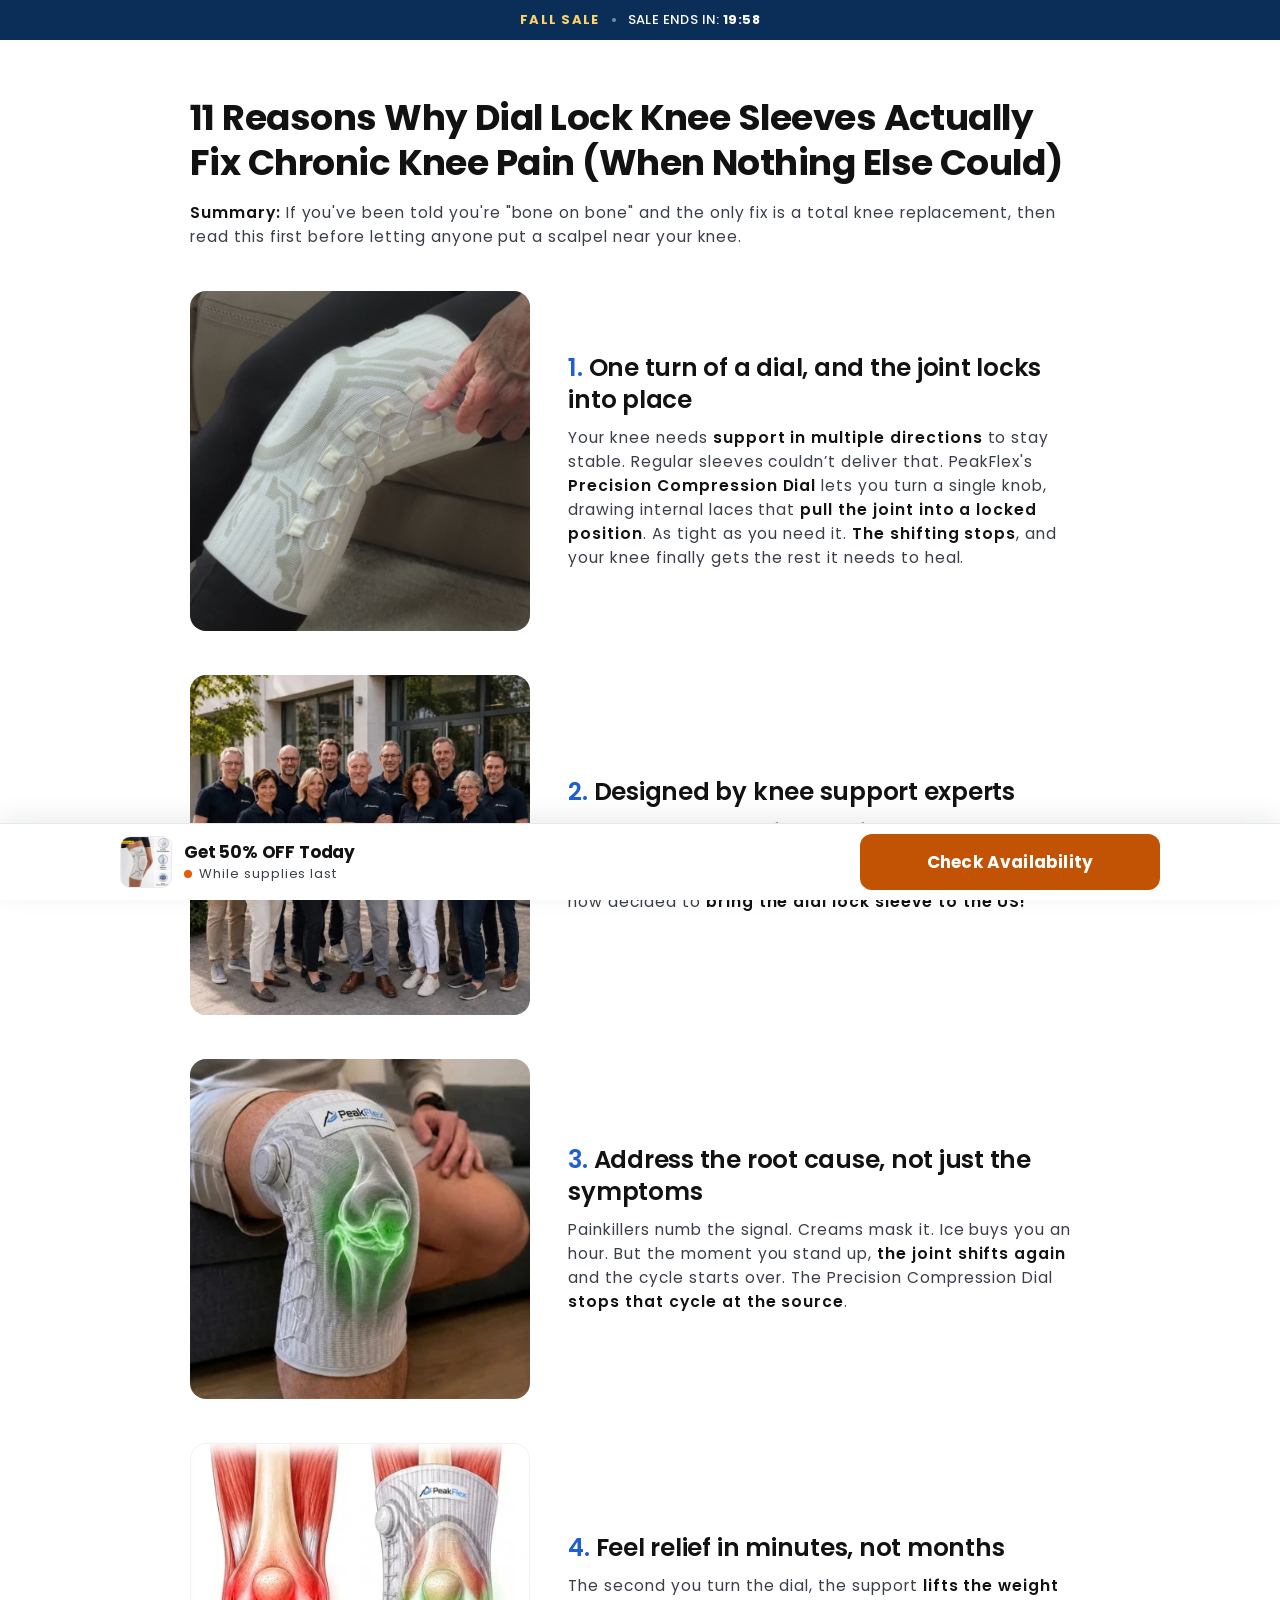
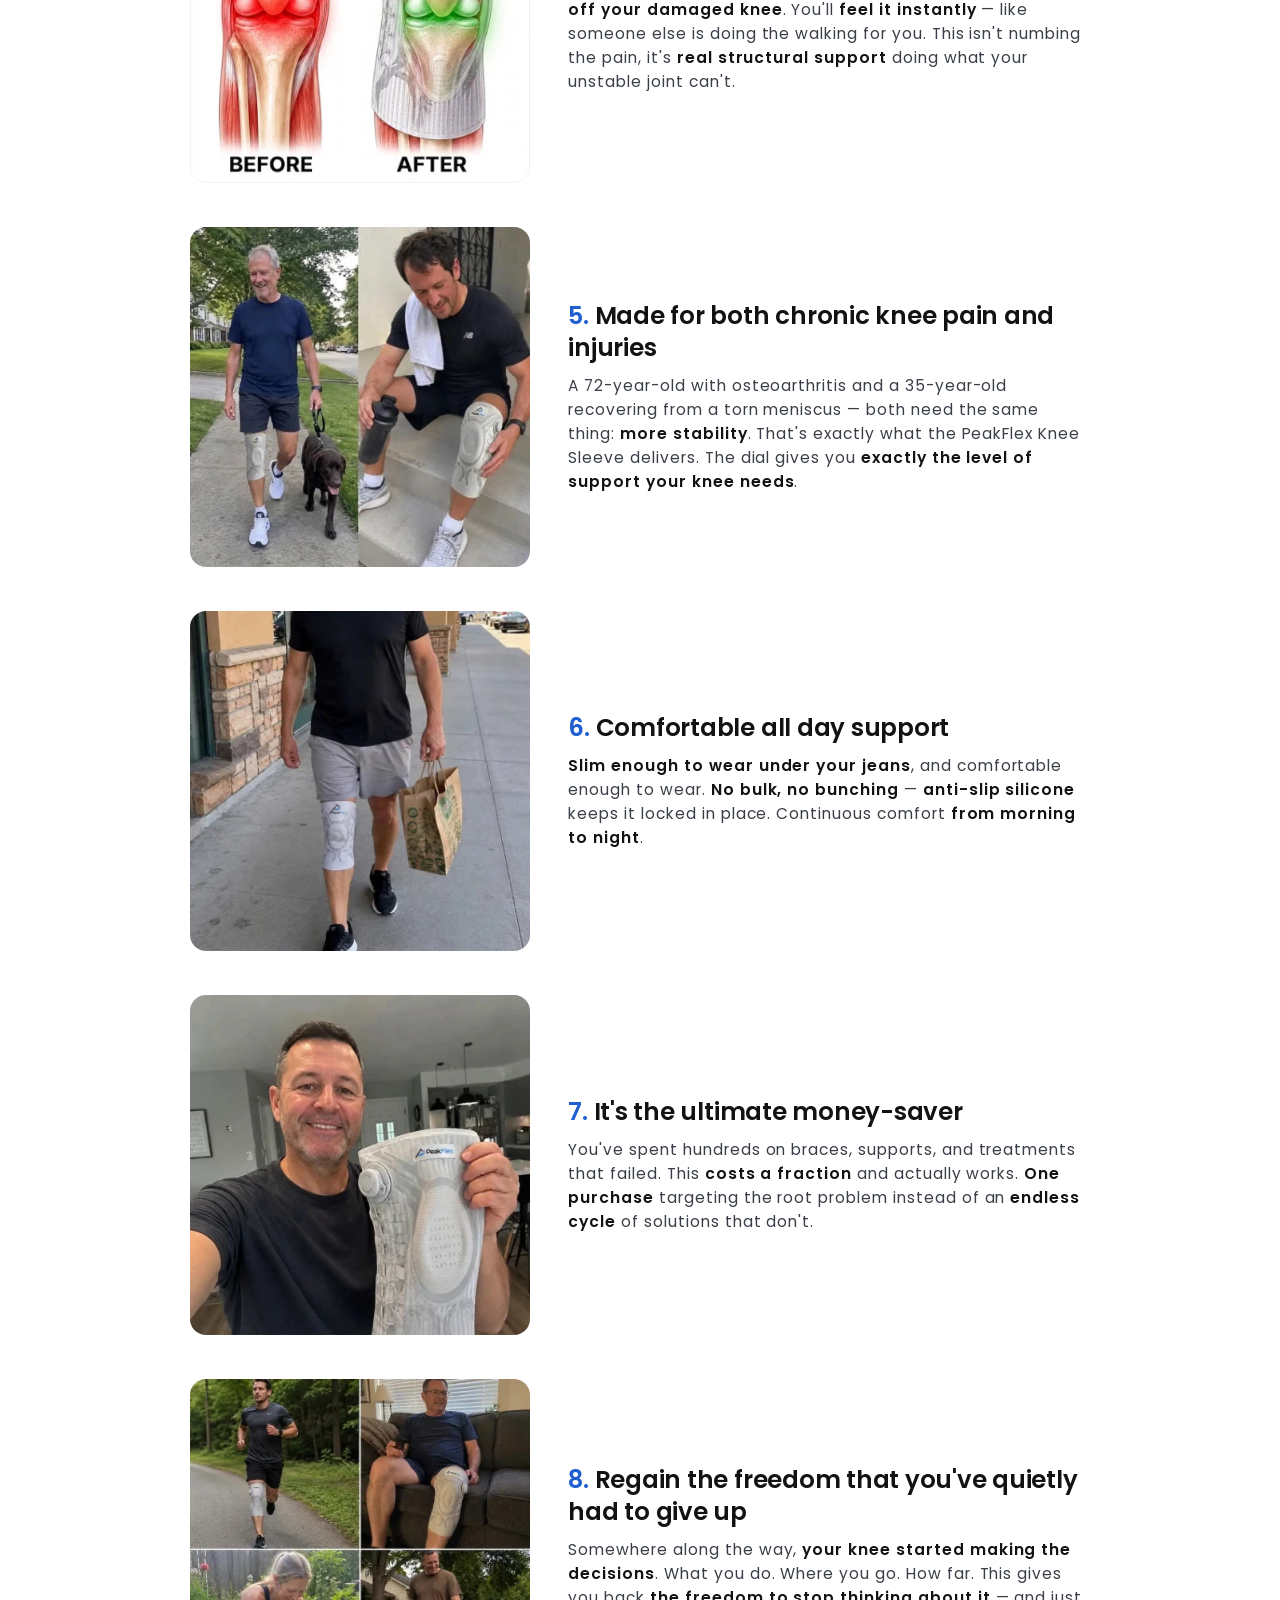
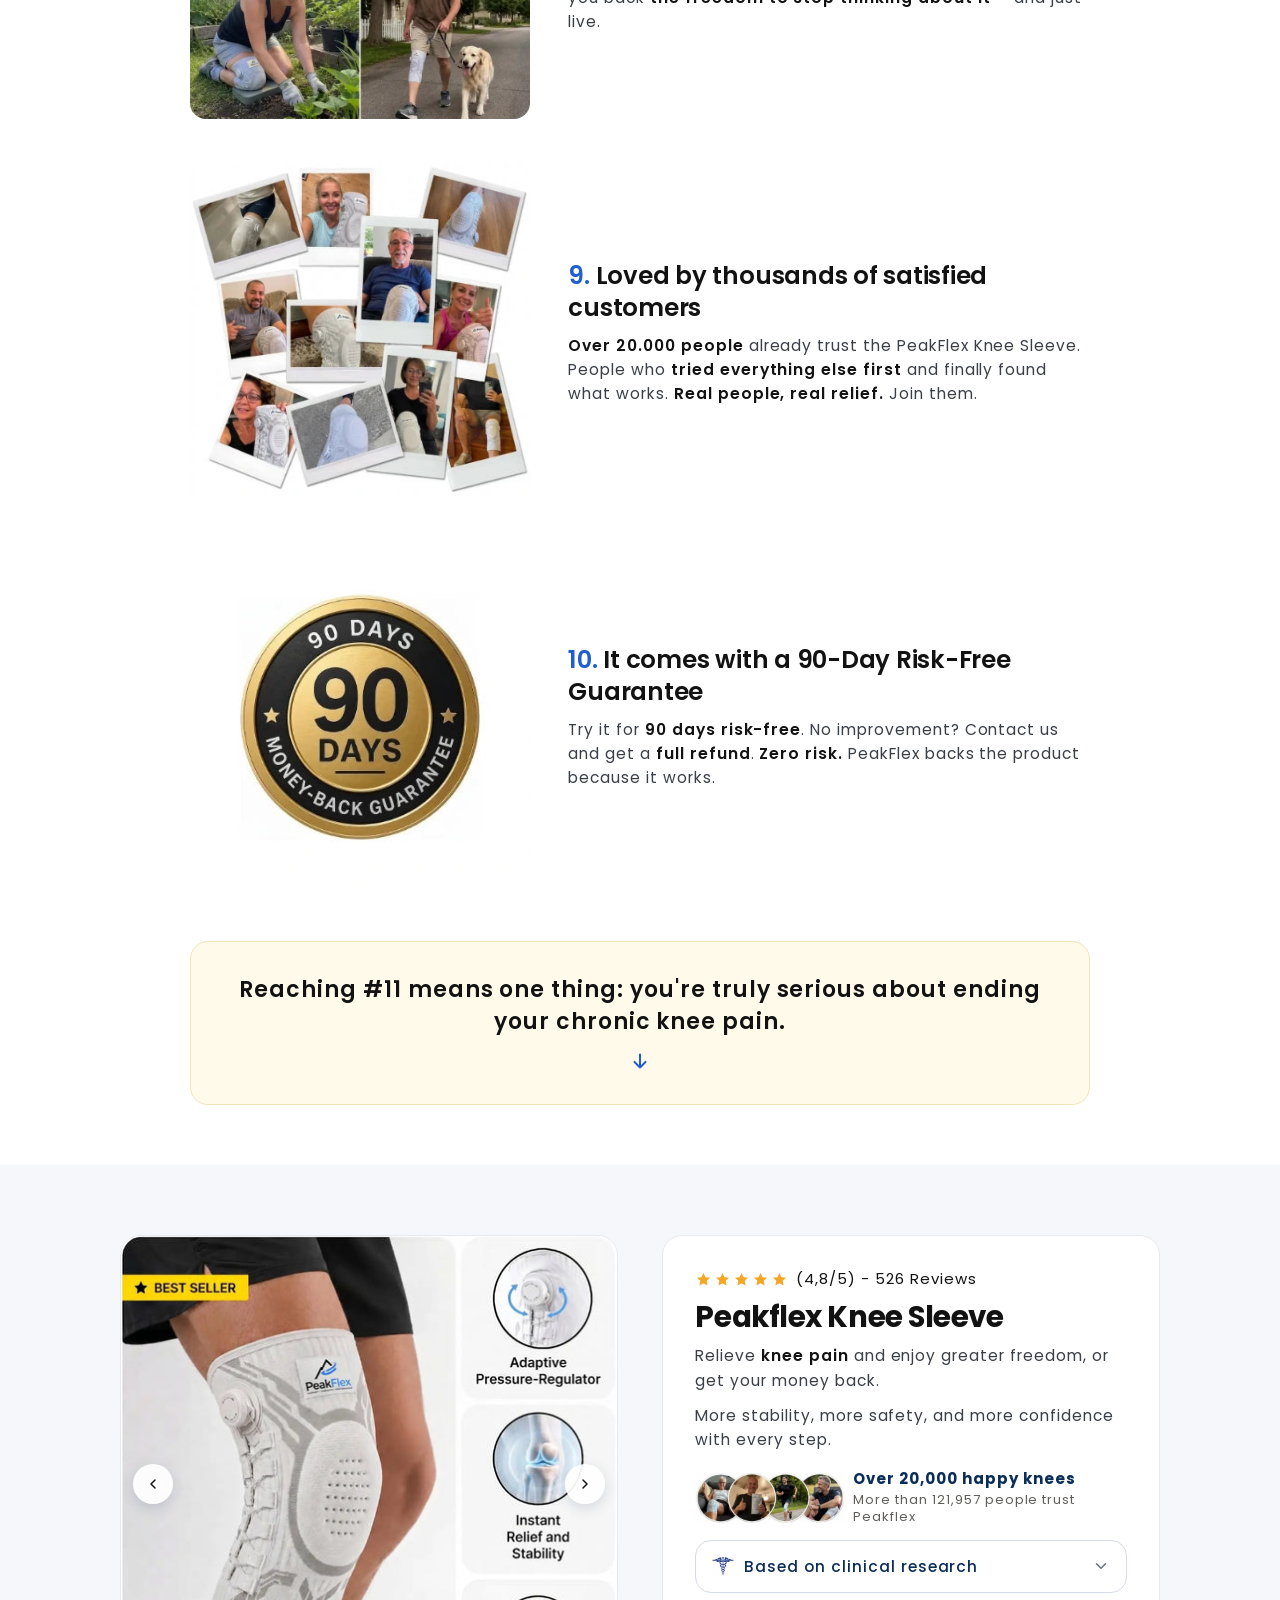
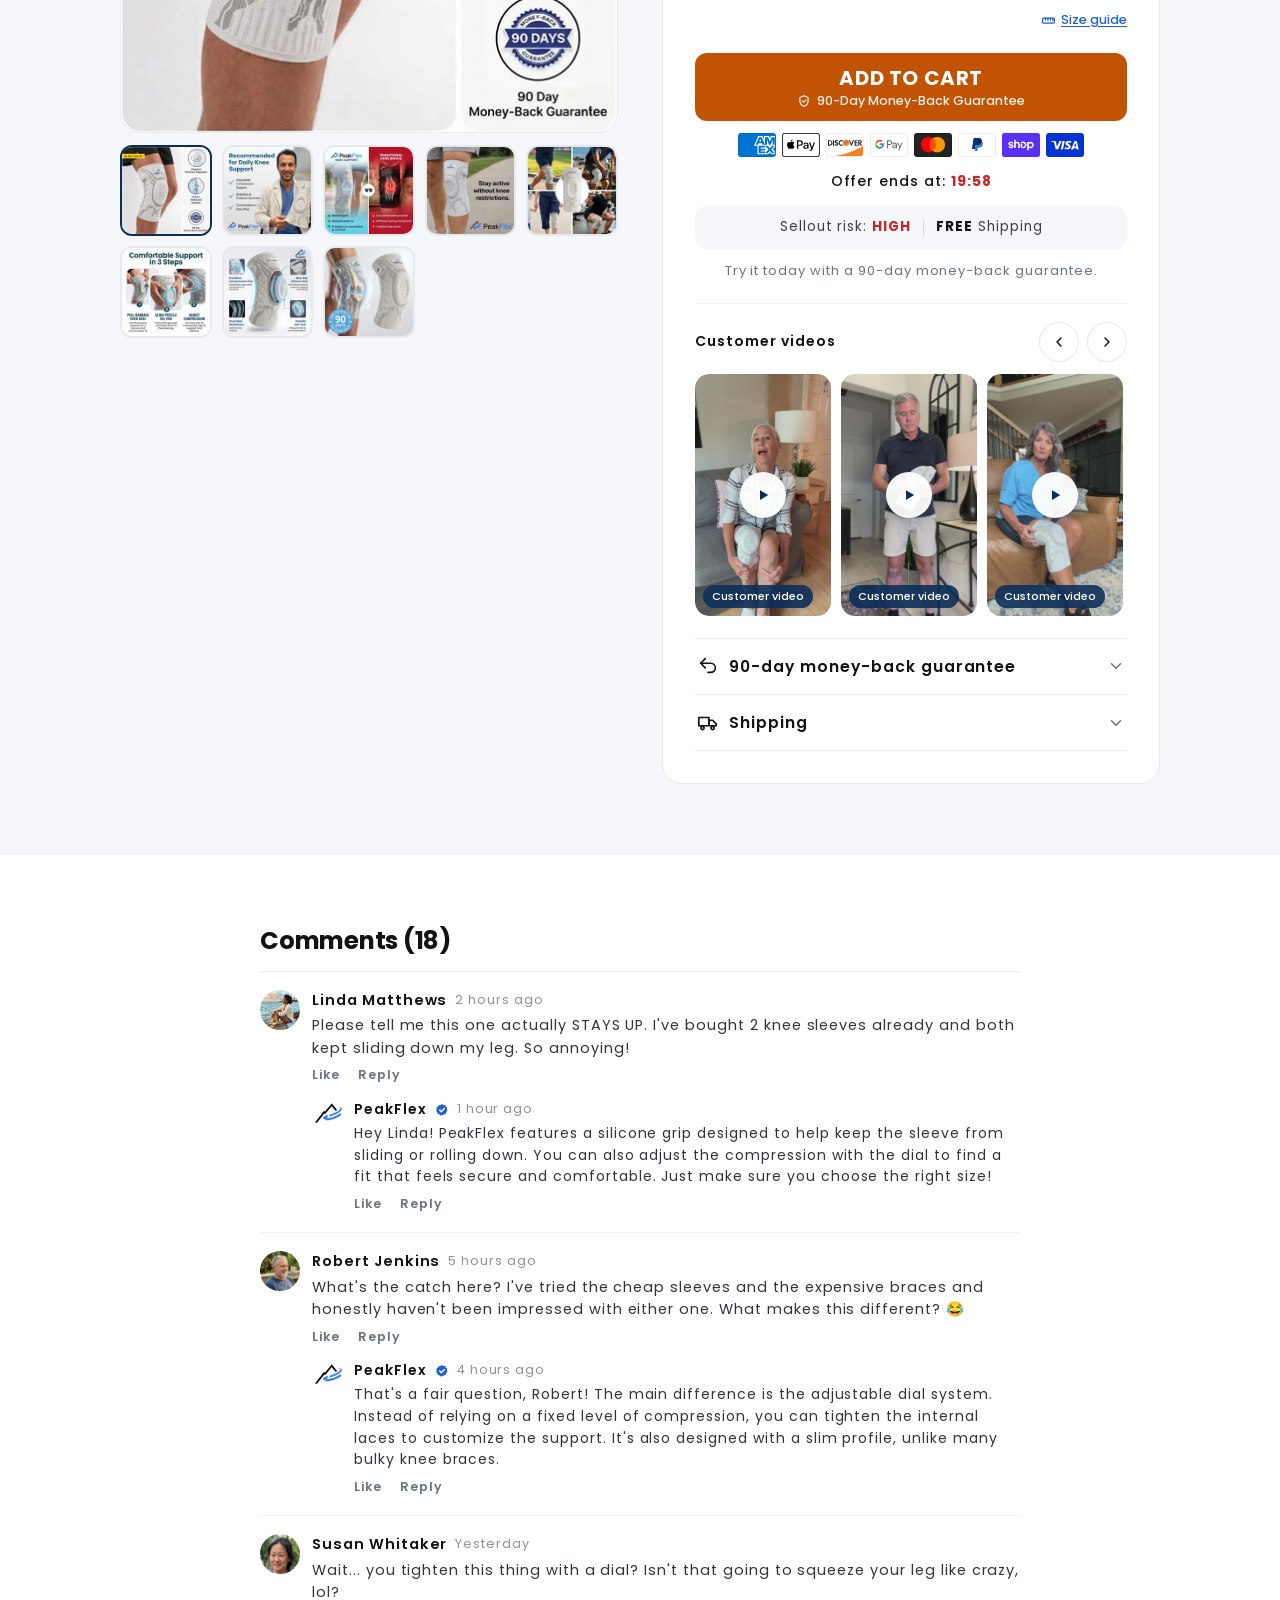
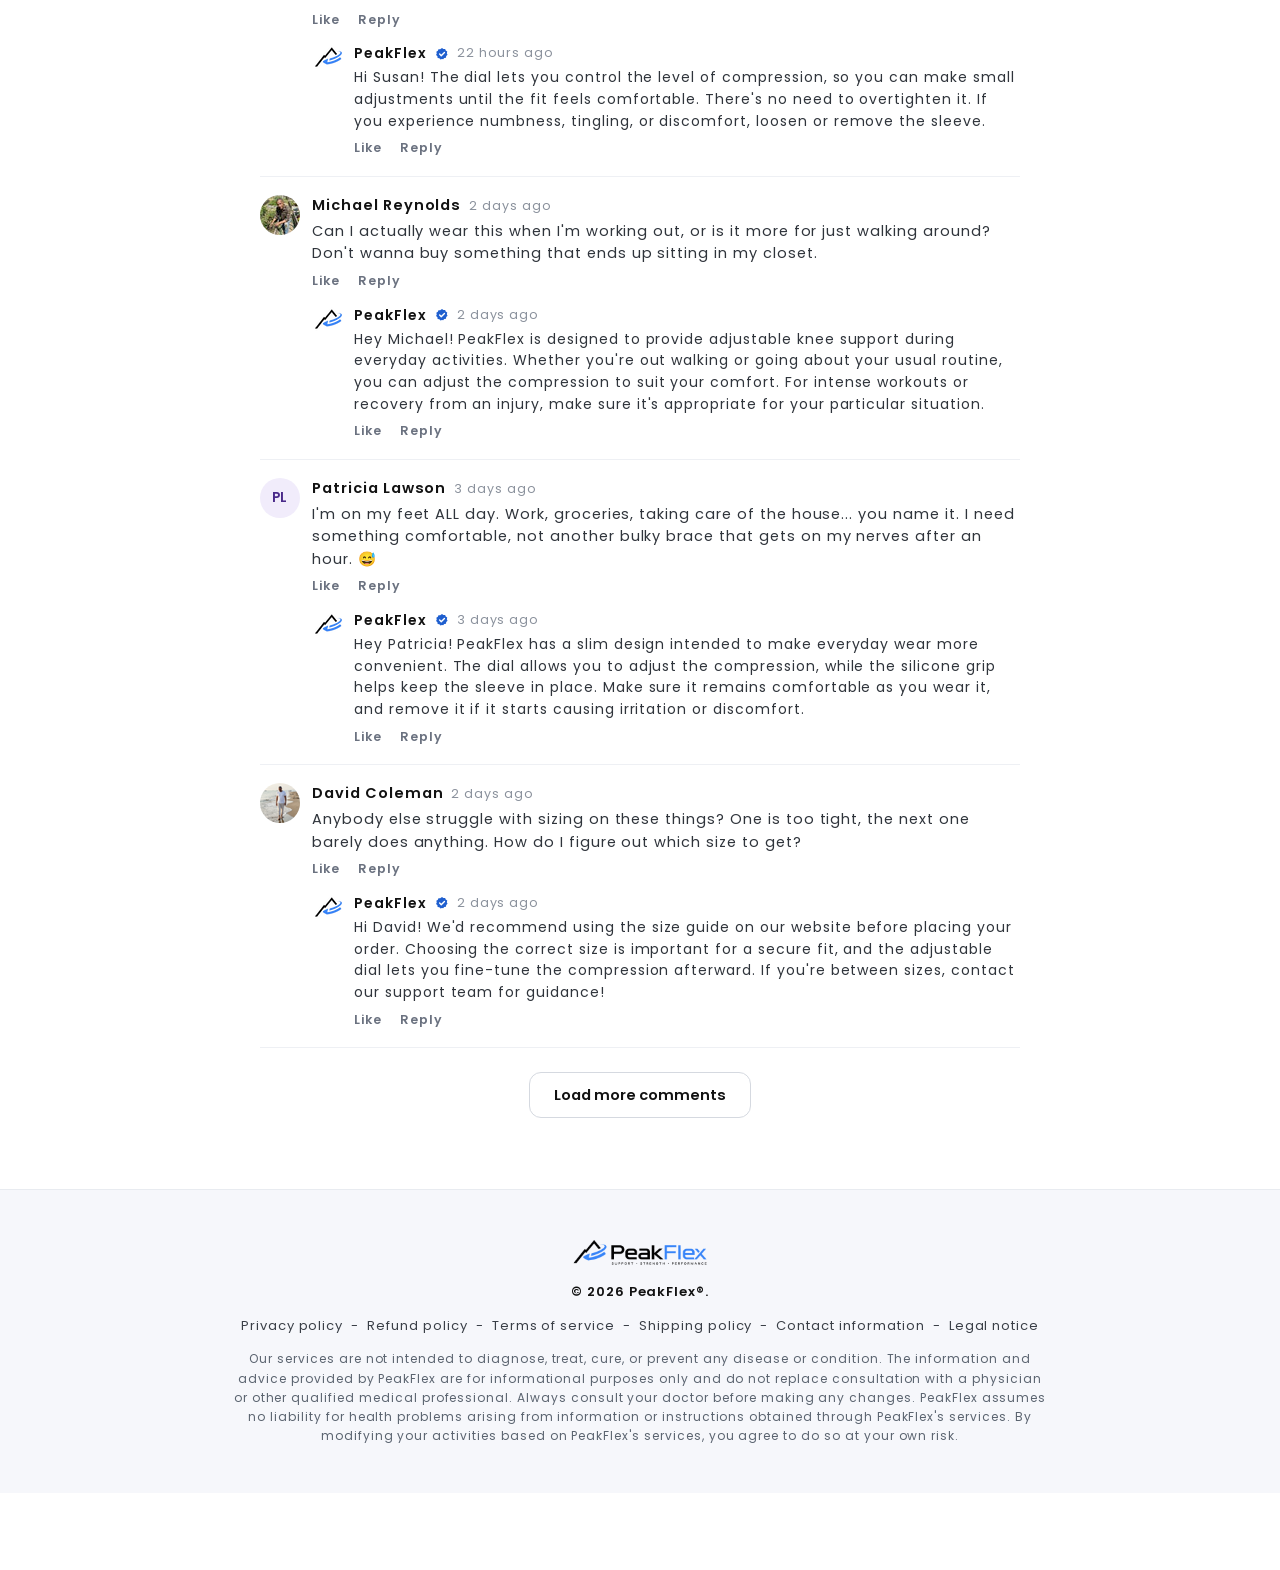
==== commit 507c37d3: "Rebuild listicle page without Shrine theme code Keep only the pf-listicle sections and their own CSS" ====
--- a/peakflex-listicle/index.html
+++ b/peakflex-listicle/index.html
@@ -1,1337 +1,43 @@
 <!doctype html>
-<html class="no-js" lang="en">
-  <head>
-
-    
-	
-	
-
-    <meta charset="utf-8">
-    <meta http-equiv="X-UA-Compatible" content="IE=edge">
-    <meta name="viewport" content="width=device-width,initial-scale=1">
-    <meta name="theme-color" content="">
-    
-    <link rel="preconnect" href="https://cdn.shopify.com" crossorigin>
-
-    
-
-    
-
-    <link href="assets/theme/section-main-product.css" rel="stylesheet" type="text/css" media="all" />
-    <link href="assets/theme/component-accordion.css" rel="stylesheet" type="text/css" media="all" />
-    <link href="assets/theme/component-price.css" rel="stylesheet" type="text/css" media="all" />
-    <link href="assets/theme/component-rte.css" rel="stylesheet" type="text/css" media="all" />
-    <link href="assets/theme/component-slider.css" rel="stylesheet" type="text/css" media="all" />
-    <link href="assets/theme/component-rating.css" rel="stylesheet" type="text/css" media="all" />
-    <link href="assets/theme/component-loading-overlay.css" rel="stylesheet" type="text/css" media="all" />
-    <link href="assets/theme/component-deferred-media.css" rel="stylesheet" type="text/css" media="all" />
-    <link href="assets/theme/component-list-payment.css" rel="stylesheet" type="text/css" media="all" />
-<link rel="preconnect" href="https://fonts.shopifycdn.com" crossorigin><title>
-      Peakflex Knee Sleeve Listicle
- &ndash; PeakFlex</title>
-
-    
-
-    
-
-<meta property="og:site_name" content="PeakFlex">
+<html lang="en">
+<head>
+  <meta charset="utf-8">
+  <meta name="viewport" content="width=device-width,initial-scale=1">
+  <meta name="robots" content="noindex,nofollow">
+  <title>Peakflex Knee Sleeve Listicle &ndash; PeakFlex</title>
+  <meta property="og:site_name" content="PeakFlex">
 <meta property="og:url" content="https://www.trypeakflex.com/products/peakflex-knee-sleeve-listicle">
 <meta property="og:title" content="Peakflex Knee Sleeve Listicle">
 <meta property="og:type" content="product">
-<meta property="og:description" content="PeakFlex"><meta property="og:image" content="assets/files/AB.webp">
-  <meta property="og:image:secure_url" content="assets/files/AB.webp">
-  <meta property="og:image:width" content="1080">
-  <meta property="og:image:height" content="1080"><meta property="og:price:amount" content="69.99">
-  <meta property="og:price:currency" content="USD"><meta name="twitter:card" content="summary_large_image">
+<meta property="og:description" content="PeakFlex">
+<meta property="og:image" content="assets/files/AB.webp">
+<meta property="og:image:secure_url" content="assets/files/AB.webp">
+<meta property="og:image:width" content="1080">
+<meta property="og:image:height" content="1080">
+<meta property="og:price:amount" content="69.99">
+<meta property="og:price:currency" content="USD">
+<meta name="twitter:card" content="summary_large_image">
 <meta name="twitter:title" content="Peakflex Knee Sleeve Listicle">
 <meta name="twitter:description" content="PeakFlex">
-
-    <script src="assets/theme/constants.js" defer="defer"></script>
-    <script src="assets/theme/pubsub.js" defer="defer"></script>
-    <script src="assets/theme/global.js" defer="defer" data-is-rtl="false"></script>
-    <script src="assets/theme/jquery.js" defer="defer"></script>
-    <script src="assets/theme/slick.min.js" defer="defer"></script>
-    <script>var Shopify = Shopify || {};
-Shopify.shop = "vrdsxz-zx.myshopify.com";
-Shopify.locale = "en";
-Shopify.currency = {"active":"USD","rate":"1.0"};
-Shopify.country = "US";
-Shopify.theme = {"name":"PeakFlex","id":207270019415,"schema_name":"Shrine","schema_version":"2.1.0","theme_store_id":null,"role":"main"};
-Shopify.theme.handle = "null";
-Shopify.theme.style = {"id":null,"handle":null};
-Shopify.cdnHost = "www.trypeakflex.com/cdn";
-Shopify.routes = Shopify.routes || {};
-Shopify.routes.root = "/";
-Shopify.shopJsCdnBaseUrl = "https://cdn.shopify.com/shopifycloud/shop-js";
-Shopify.SignInWithShop = Shopify.SignInWithShop || {};
-Shopify.SignInWithShop.User = Shopify.SignInWithShop.User || {};
-Shopify.SignInWithShop.User.recognized = false;</script>
-
-    <style data-shopify>
-      
-        @font-face {
-  font-family: Poppins;
-  font-weight: 400;
-  font-style: normal;
-  font-display: swap;
-  src: url("assets/fonts/poppins/poppins_n4.0ba78fa5af9b0e1a374041b3ceaadf0a43b41362.woff2") format("woff2"),
-       url("assets/fonts/poppins/poppins_n4.214741a72ff2596839fc9760ee7a770386cf16ca.woff") format("woff");
-}
-
-        @font-face {
-  font-family: Poppins;
-  font-weight: 700;
-  font-style: normal;
-  font-display: swap;
-  src: url("assets/fonts/poppins/poppins_n7.56758dcf284489feb014a026f3727f2f20a54626.woff2") format("woff2"),
-       url("assets/fonts/poppins/poppins_n7.f34f55d9b3d3205d2cd6f64955ff4b36f0cfd8da.woff") format("woff");
-}
-
-        @font-face {
-  font-family: Poppins;
-  font-weight: 400;
-  font-style: italic;
-  font-display: swap;
-  src: url("assets/fonts/poppins/poppins_i4.846ad1e22474f856bd6b81ba4585a60799a9f5d2.woff2") format("woff2"),
-       url("assets/fonts/poppins/poppins_i4.56b43284e8b52fc64c1fd271f289a39e8477e9ec.woff") format("woff");
-}
-
-        @font-face {
-  font-family: Poppins;
-  font-weight: 700;
-  font-style: italic;
-  font-display: swap;
-  src: url("assets/fonts/poppins/poppins_i7.42fd71da11e9d101e1e6c7932199f925f9eea42d.woff2") format("woff2"),
-       url("assets/fonts/poppins/poppins_i7.ec8499dbd7616004e21155106d13837fff4cf556.woff") format("woff");
-}
-
-        :root {
-          --font-body-family: Poppins, sans-serif;
-          --font-body-style: normal;
-          --font-body-weight: 400;
-          --font-body-weight-bold: 700;
-        }
-      
-      
-      
-        @font-face {
-  font-family: Poppins;
-  font-weight: 700;
-  font-style: normal;
-  font-display: swap;
-  src: url("assets/fonts/poppins/poppins_n7.56758dcf284489feb014a026f3727f2f20a54626.woff2") format("woff2"),
-       url("assets/fonts/poppins/poppins_n7.f34f55d9b3d3205d2cd6f64955ff4b36f0cfd8da.woff") format("woff");
-}
-
-        :root {
-          --font-heading-family: Poppins, sans-serif;
-          --font-heading-style: normal;
-          --font-heading-weight: 700;
-        }
-      
-
-      :root {
-        --font-body-scale: 1.0;
-        --font-heading-scale: 1.3;
-        --font-heading-line-height: 0.1;
-        --font-heading-letter-spacing: 0.0rem;
-        --font-heading-line-height: 1.1;
-
-        --color-base-text: 18, 18, 18;
-        --color-shadow: 18, 18, 18;
-        --color-base-background-1: 255, 255, 255;
-        --color-base-background-2: 225, 244, 243;
-        --color-base-solid-button-labels: 253, 251, 247;
-        --color-base-outline-button-labels: 0, 0, 0;
-        --color-base-accent-1: 18, 18, 18;
-        --color-base-accent-2: 0, 150, 0;
-        --payment-terms-background-color: #ffffff;
-
-        --gradient-base-background-1: #ffffff;
-        --gradient-base-background-2: #e1f4f3;
-        --gradient-base-accent-1: #121212;
-        --gradient-base-accent-2: linear-gradient(54deg, rgba(221, 29, 29, 1) 14%, rgba(105, 14, 14, 1) 85%);
-
-        --media-padding: px;
-        --media-border-opacity: 0.1;
-        --media-border-width: 0px;
-        --media-radius: 12px;
-        --media-shadow-opacity: 0.0;
-        --media-shadow-horizontal-offset: 0px;
-        --media-shadow-vertical-offset: 0px;
-        --media-shadow-blur-radius: 20px;
-        --media-shadow-visible: 0;
-
-        --page-width: 140rem;
-        --page-width-margin: 0rem;
-
-        --product-card-image-padding: 0.0rem;
-        --product-card-corner-radius: 1.2rem;
-        --product-card-text-alignment: center;
-        --product-card-border-width: 0.0rem;
-        --product-card-border-opacity: 0.1;
-        --product-card-shadow-opacity: 0.1;
-        --product-card-shadow-visible: 1;
-        --product-card-shadow-horizontal-offset: 0.2rem;
-        --product-card-shadow-vertical-offset: 0.6rem;
-        --product-card-shadow-blur-radius: 1.0rem;
-
-        --collection-card-image-padding: 0.0rem;
-        --collection-card-corner-radius: 1.2rem;
-        --collection-card-text-alignment: center;
-        --collection-card-border-width: 0.0rem;
-        --collection-card-border-opacity: 0.1;
-        --collection-card-shadow-opacity: 0.05;
-        --collection-card-shadow-visible: 1;
-        --collection-card-shadow-horizontal-offset: 1.0rem;
-        --collection-card-shadow-vertical-offset: 1.0rem;
-        --collection-card-shadow-blur-radius: 3.5rem;
-
-        --blog-card-image-padding: 0.0rem;
-        --blog-card-corner-radius: 1.2rem;
-        --blog-card-text-alignment: center;
-        --blog-card-border-width: 0.0rem;
-        --blog-card-border-opacity: 0.1;
-        --blog-card-shadow-opacity: 0.05;
-        --blog-card-shadow-visible: 1;
-        --blog-card-shadow-horizontal-offset: 1.0rem;
-        --blog-card-shadow-vertical-offset: 1.0rem;
-        --blog-card-shadow-blur-radius: 3.5rem;
-
-        --badge-corner-radius: 0.6rem;
-
-        --popup-border-width: 1px;
-        --popup-border-opacity: 0.1;
-        --popup-corner-radius: 22px;
-        --popup-shadow-opacity: 0.1;
-        --popup-shadow-horizontal-offset: 10px;
-        --popup-shadow-vertical-offset: 12px;
-        --popup-shadow-blur-radius: 20px;
-
-        --drawer-border-width: 1px;
-        --drawer-border-opacity: 0.1;
-        --drawer-shadow-opacity: 0.0;
-        --drawer-shadow-horizontal-offset: 0px;
-        --drawer-shadow-vertical-offset: 4px;
-        --drawer-shadow-blur-radius: 5px;
-
-        --spacing-sections-desktop: 0px;
-        --spacing-sections-mobile: 0px;
-
-        --grid-desktop-vertical-spacing: 40px;
-        --grid-desktop-horizontal-spacing: 40px;
-        --grid-mobile-vertical-spacing: 20px;
-        --grid-mobile-horizontal-spacing: 20px;
-
-        --text-boxes-border-opacity: 0.1;
-        --text-boxes-border-width: 0px;
-        --text-boxes-radius: 24px;
-        --text-boxes-shadow-opacity: 0.0;
-        --text-boxes-shadow-visible: 0;
-        --text-boxes-shadow-horizontal-offset: 10px;
-        --text-boxes-shadow-vertical-offset: 12px;
-        --text-boxes-shadow-blur-radius: 20px;
-
-        --buttons-radius: 6px;
-        --buttons-radius-outset: 8px;
-        --buttons-border-width: 2px;
-        --buttons-border-opacity: 1.0;
-        --buttons-shadow-opacity: 0.0;
-        --buttons-shadow-visible: 0;
-        --buttons-shadow-horizontal-offset: 0px;
-        --buttons-shadow-vertical-offset: 4px;
-        --buttons-shadow-blur-radius: 5px;
-        --buttons-border-offset: 0.3px;
-
-        --swatches-radius: 50.0%;
-        --swatches-border-opacity: 0.0;
-        --swatches-selected-border-opacity: 0.5;
-
-        --inputs-radius: 6px;
-        --inputs-small-radius: 2.4px;
-        --inputs-border-width: 1px;
-        --inputs-border-opacity: 0.55;
-        --inputs-shadow-opacity: 0.0;
-        --inputs-shadow-horizontal-offset: 0px;
-        --inputs-margin-offset: 0px;
-        --inputs-shadow-vertical-offset: 4px;
-        --inputs-shadow-blur-radius: 5px;
-        --inputs-radius-outset: 7px;
-
-        --variant-pills-radius: 40px;
-        --variant-pills-border-width: 1px;
-        --variant-pills-border-opacity: 0.55;
-        --variant-pills-shadow-opacity: 0.0;
-        --variant-pills-shadow-horizontal-offset: 0px;
-        --variant-pills-shadow-vertical-offset: 4px;
-        --variant-pills-shadow-blur-radius: 5px;
-      }
-
-      *,
-      *::before,
-      *::after {
-        box-sizing: inherit;
-      }
-
-      html {
-        box-sizing: border-box;
-        font-size: calc(var(--font-body-scale) * 62.5%);
-        height: 100%;
-      }
-
-      body {
-        display: grid;
-        grid-template-rows: auto auto 1fr auto;
-        grid-template-columns: 100%;
-        min-height: 100%;
-        margin: 0;
-        font-size: 1.5rem;
-        letter-spacing: 0.06em;
-        line-height: calc(1 + 0.8 / var(--font-body-scale));
-        font-family: var(--font-body-family);
-        font-style: var(--font-body-style);
-        font-weight: var(--font-body-weight);
-        
-      }
-
-      @media screen and (min-width: 750px) {
-        body {
-          font-size: 1.6rem;
-        }
-        
-      }
-
-      /* fallback */
-      @font-face {
-        font-family: 'Material Symbols Outlined';
-        src: url(https://fonts.gstatic.com/s/materialsymbolsoutlined/v141/kJF4BvYX7BgnkSrUwT8OhrdQw4oELdPIeeII9v6oDMzBwG-RpA6RzaxHMPdY40KH8nGzv3fzfVJU22ZZLsYEpzC_1qmr5Y0.woff2) format('woff2');
-        font-style: normal;
-        font-weight: 300;
-        font-display: block;
-      }
-
-      .material-symbols-outlined {
-        font-family: 'Material Symbols Outlined';
-        font-weight: normal;
-        font-style: normal;
-        font-size: 24px;
-        line-height: 1;
-        letter-spacing: normal;
-        text-transform: none;
-        display: inline-block;
-        white-space: nowrap;
-        word-wrap: normal;
-        direction: ltr;
-        -webkit-font-feature-settings: 'liga';
-        -webkit-font-smoothing: antialiased;
-        max-width: 1em;
-        overflow: hidden;
-        flex-shrink: 0;
-        font-variation-settings:
-        'FILL' 0,
-        'wght' 300,
-        'GRAD' 0,
-        'opsz' 48;
-        vertical-align: bottom;
-      }
-      .material-symbols-outlined.filled {
-        font-variation-settings:
-        'FILL' 1
-      }
-
-      
-      
-        .button {
-          font-weight: var(--font-body-weight-bold);
-        }
-      
-    </style>
-
-    <link href="assets/theme/base.css" rel="stylesheet" type="text/css" media="all" />
-    
-<link rel="preload" as="font" href="assets/fonts/poppins/poppins_n4.0ba78fa5af9b0e1a374041b3ceaadf0a43b41362.woff2" type="font/woff2" crossorigin><link rel="preload" as="font" href="assets/fonts/poppins/poppins_n7.56758dcf284489feb014a026f3727f2f20a54626.woff2" type="font/woff2" crossorigin><link
-        rel="stylesheet"
-        href="assets/theme/component-predictive-search.css"
-        media="print"
-        onload="this.media='all'"
-      ><script>
-      document.documentElement.className = document.documentElement.className.replace('no-js', 'js');
-      if (Shopify.designMode) {
-        document.documentElement.classList.add('shopify-design-mode');
-      }
-    </script>
-    
-    
-    
-    <style>
-    @font-face {
-  font-family: Poppins;
-  font-weight: 300;
-  font-style: normal;
-  font-display: swap;
-  src: url("assets/fonts/poppins/poppins_n3.05f58335c3209cce17da4f1f1ab324ebe2982441.woff2") format("woff2"),
-       url("assets/fonts/poppins/poppins_n3.6971368e1f131d2c8ff8e3a44a36b577fdda3ff5.woff") format("woff");
-}
-
-    @font-face {
-  font-family: Poppins;
-  font-weight: 400;
-  font-style: normal;
-  font-display: swap;
-  src: url("assets/fonts/poppins/poppins_n4.0ba78fa5af9b0e1a374041b3ceaadf0a43b41362.woff2") format("woff2"),
-       url("assets/fonts/poppins/poppins_n4.214741a72ff2596839fc9760ee7a770386cf16ca.woff") format("woff");
-}
-
-    @font-face {
-  font-family: Poppins;
-  font-weight: 500;
-  font-style: normal;
-  font-display: swap;
-  src: url("assets/fonts/poppins/poppins_n5.ad5b4b72b59a00358afc706450c864c3c8323842.woff2") format("woff2"),
-       url("assets/fonts/poppins/poppins_n5.33757fdf985af2d24b32fcd84c9a09224d4b2c39.woff") format("woff");
-}
-
-    @font-face {
-  font-family: Poppins;
-  font-weight: 600;
-  font-style: normal;
-  font-display: swap;
-  src: url("assets/fonts/poppins/poppins_n6.aa29d4918bc243723d56b59572e18228ed0786f6.woff2") format("woff2"),
-       url("assets/fonts/poppins/poppins_n6.5f815d845fe073750885d5b7e619ee00e8111208.woff") format("woff");
-}
-
-    @font-face {
-  font-family: Poppins;
-  font-weight: 700;
-  font-style: normal;
-  font-display: swap;
-  src: url("assets/fonts/poppins/poppins_n7.56758dcf284489feb014a026f3727f2f20a54626.woff2") format("woff2"),
-       url("assets/fonts/poppins/poppins_n7.f34f55d9b3d3205d2cd6f64955ff4b36f0cfd8da.woff") format("woff");
-}
-
-    @font-face {
-  font-family: Poppins;
-  font-weight: 400;
-  font-style: italic;
-  font-display: swap;
-  src: url("assets/fonts/poppins/poppins_i4.846ad1e22474f856bd6b81ba4585a60799a9f5d2.woff2") format("woff2"),
-       url("assets/fonts/poppins/poppins_i4.56b43284e8b52fc64c1fd271f289a39e8477e9ec.woff") format("woff");
-}
-
-    @font-face {
-  font-family: Poppins;
-  font-weight: 500;
-  font-style: italic;
-  font-display: swap;
-  src: url("assets/fonts/poppins/poppins_i5.6acfce842c096080e34792078ef3cb7c3aad24d4.woff2") format("woff2"),
-       url("assets/fonts/poppins/poppins_i5.a49113e4fe0ad7fd7716bd237f1602cbec299b3c.woff") format("woff");
-}
-
-  </style>
+  <link rel="icon" href="assets/theme/pf-logo.png">
+  <link rel="preconnect" href="https://fonts.googleapis.com">
   <link rel="preconnect" href="https://fonts.gstatic.com" crossorigin>
-  <link href="https://fonts.googleapis.com/css2?family=Mrs+Saint+Delafield&display=swap" rel="stylesheet"><link href="assets/theme/pf-home.css" rel="stylesheet" type="text/css" media="all" />
-<style>
-  .pf{
-    --cta:#c25204;
-    --cta-h:#ad4903;
-    --cta-dark:#ad4903;
-    --navy:#0b2e59;
-    --g1:#235a9e;
-    --g2:#0f3a6e;
-    --g3:#0a2a52;
-    --star:#f5a623;
-    --tp:#00b67a;
-    --pf-dots-a:0.08;
-  }
-</style>
-<script src="assets/theme/pf-home.js" defer="defer"></script>
-
+  <link href="https://fonts.googleapis.com/css2?family=Poppins:ital,wght@0,300;0,400;0,500;0,600;0,700;0,800;1,400;1,500&display=swap" rel="stylesheet">
+  <link href="assets/css/base.css" rel="stylesheet">
+  <link href="assets/theme/pf-listicle.css" rel="stylesheet">
+  <link href="assets/theme/pf-listicle-v2.css" rel="stylesheet">
 </head>
-
-  <body
-    class="gradient"
-    
-  >
-    <a class="skip-to-content-link button visually-hidden" href="#MainContent">
-      Skip to content
-    </a><script src="assets/theme/cart.js" defer="defer"></script>
-<script src="assets/theme/product-info.js" defer="defer"></script>
-<script src="assets/theme/product-form.js" defer="defer"></script><script src="assets/theme/pf-gift-sync.js" data-has-gift="false" defer="defer"></script>
-
-  <link href="assets/theme/component-list-payment.css" rel="stylesheet" type="text/css" media="all" />
-
-<style>
-  .drawer {
-    visibility: hidden;
-  }
-  .pf-gift-label {
-    display: inline-flex;
-    align-items: center;
-    padding: 4px 10px;
-    border-radius: 999px;
-    background: #e7f4ec;
-    color: #0b7a3b;
-    font-size: 1.2rem;
-    font-weight: 700;
-    line-height: 1.4;
-    white-space: nowrap;
-  }
-  
-</style>
-
-<cart-drawer class="drawer is-empty">
-  <div id="CartDrawer" class="cart-drawer">
-    <div id="CartDrawer-Overlay" class="cart-drawer__overlay"></div>
-    <div
-      class="drawer__inner"
-      role="dialog"
-      aria-modal="true"
-      aria-label="Your cart"
-      tabindex="-1"
-    ><div class="drawer__inner-empty">
-          <div class="cart-drawer__warnings center">
-            <div class="cart-drawer__empty-content">
-              <h2 class="cart__empty-text">Your cart is empty</h2>
-              <button
-                class="drawer__close"
-                type="button"
-                onclick="this.closest('cart-drawer').close()"
-                aria-label="Close"
-              >
-                <svg
-  xmlns="http://www.w3.org/2000/svg"
-  aria-hidden="true"
-  focusable="false"
-  class="icon icon-close"
-  fill="none"
-  viewBox="0 0 18 17"
->
-  <path d="M.865 15.978a.5.5 0 00.707.707l7.433-7.431 7.579 7.282a.501.501 0 00.846-.37.5.5 0 00-.153-.351L9.712 8.546l7.417-7.416a.5.5 0 10-.707-.708L8.991 7.853 1.413.573a.5.5 0 10-.693.72l7.563 7.268-7.418 7.417z" fill="currentColor">
-</svg>
-
-              </button>
-              
-                <a
-                  href="/collections/all"
-                  class="button"
-                >
-                  Continue shopping
-                </a>
-              
-<p class="cart__login-title h3">Have an account?</p>
-                <p class="cart__login-paragraph">
-                  <a href="https://www.trypeakflex.com/customer_authentication/redirect?locale=en&region_country=US" class="link underlined-link">Log in</a> to check out faster.
-                </p></div>
-          </div></div><div class="drawer__header">
-        <h2 class="drawer__heading">Your cart</h2>
-        <button
-          class="drawer__close"
-          type="button"
-          onclick="this.closest('cart-drawer').close()"
-          aria-label="Close"
-        >
-          <svg
-  xmlns="http://www.w3.org/2000/svg"
-  aria-hidden="true"
-  focusable="false"
-  class="icon icon-close"
-  fill="none"
-  viewBox="0 0 18 17"
->
-  <path d="M.865 15.978a.5.5 0 00.707.707l7.433-7.431 7.579 7.282a.501.501 0 00.846-.37.5.5 0 00-.153-.351L9.712 8.546l7.417-7.416a.5.5 0 10-.707-.708L8.991 7.853 1.413.573a.5.5 0 10-.693.72l7.563 7.268-7.418 7.417z" fill="currentColor">
-</svg>
-
-        </button>
-      </div>
-      
-      <div class="cart-drawer-items-and-upsell">
-        <cart-drawer-items
-          
-            class=" is-empty"
-          
-        >
-          <form
-            action="/cart"
-            id="CartDrawer-Form"
-            class="cart__contents cart-drawer__form"
-            method="post"
-          >
-            <div id="CartDrawer-CartItems" class="drawer__contents js-contents"><p id="CartDrawer-LiveRegionText" class="visually-hidden" role="status"></p>
-              <p id="CartDrawer-LineItemStatus" class="visually-hidden" aria-hidden="true" role="status">
-                Loading...
-              </p>
-            </div>
-            <div id="CartDrawer-CartErrors" role="alert"></div>
-          </form>
-        </cart-drawer-items>
-        
-        
-      </div>
-      <div class="drawer__footer">
-        
-        
-<div class="cart-drawer__footer" >
-          <div class="totals" role="status">
-            <h2 class="totals__subtotal">Subtotal</h2>
-            <p class="totals__subtotal-value">$0.00 USD</p>
-          </div>
-
-          <div></div>
-        </div>
-
-        <!-- CTAs -->
-
-        <div class="cart__ctas" >
-          <noscript>
-            <button type="submit" class="cart__update-button button button--secondary" form="CartDrawer-Form">
-              Update
-            </button>
-          </noscript>
-          <button
-            type="submit"
-            id="CartDrawer-Checkout"
-            class="cart__checkout-button button"
-            name="checkout"
-            form="CartDrawer-Form"
-            
-              disabled
-            
-            onclick="checkoutLoad(event)"
-          >
-            <span class="button__label">
-              Check out
-            </span>
-            <div class="loading-overlay__spinner hidden">
-              <svg
-                aria-hidden="true"
-                focusable="false"
-                class="spinner"
-                viewBox="0 0 66 66"
-                xmlns="http://www.w3.org/2000/svg"
-              >
-                <circle class="path" fill="none" stroke-width="6" cx="33" cy="33" r="30"></circle>
-              </svg>
-            </div>
-          </button>
-        </div>
-
-        <script>
-          function checkoutLoad(e) {
-            const clickedBtn = e.currentTarget;
-            if (!clickedBtn) return;
-            clickedBtn.classList.add('loading');
-            // clickedBtn.disabled = true;
-            const clickedBtnSpinner = clickedBtn.querySelector('.loading-overlay__spinner');
-            if (clickedBtnSpinner) clickedBtnSpinner.classList.remove('hidden');
-
-            setTimeout(() => {
-              if (document.location.pathname.includes('/checkout')) return;
-              clickedBtn.classList.remove('loading');
-              clickedBtn.disabled = false;
-              if (clickedBtnSpinner) clickedBtnSpinner.classList.add('hidden');
-            }, 8000);
-          }
-        </script>
-
-        
-          <div class="cart__badges">
-            <ul class="payment-badges" role="list">
-              
-              
-
-                <li class="list-payment__item">
-                  <svg class="icon icon--full-color" viewBox="0 0 38 24" xmlns="http://www.w3.org/2000/svg" width="38" height="24" role="img" aria-labelledby="pi-paypal"><title id="pi-paypal">PayPal</title><path opacity=".07" d="M35 0H3C1.3 0 0 1.3 0 3v18c0 1.7 1.4 3 3 3h32c1.7 0 3-1.3 3-3V3c0-1.7-1.4-3-3-3z"/><path fill="#fff" d="M35 1c1.1 0 2 .9 2 2v18c0 1.1-.9 2-2 2H3c-1.1 0-2-.9-2-2V3c0-1.1.9-2 2-2h32"/><path fill="#003087" d="M23.9 8.3c.2-1 0-1.7-.6-2.3-.6-.7-1.7-1-3.1-1h-4.1c-.3 0-.5.2-.6.5L14 15.6c0 .2.1.4.3.4H17l.4-3.4 1.8-2.2 4.7-2.1z"/><path fill="#3086C8" d="M23.9 8.3l-.2.2c-.5 2.8-2.2 3.8-4.6 3.8H18c-.3 0-.5.2-.6.5l-.6 3.9-.2 1c0 .2.1.4.3.4H19c.3 0 .5-.2.5-.4v-.1l.4-2.4v-.1c0-.2.3-.4.5-.4h.3c2.1 0 3.7-.8 4.1-3.2.2-1 .1-1.8-.4-2.4-.1-.5-.3-.7-.5-.8z"/><path fill="#012169" d="M23.3 8.1c-.1-.1-.2-.1-.3-.1-.1 0-.2 0-.3-.1-.3-.1-.7-.1-1.1-.1h-3c-.1 0-.2 0-.2.1-.2.1-.3.2-.3.4l-.7 4.4v.1c0-.3.3-.5.6-.5h1.3c2.5 0 4.1-1 4.6-3.8v-.2c-.1-.1-.3-.2-.5-.2h-.1z"/></svg>
-                </li>
-                <li class="list-payment__item">
-                  <svg class="icon icon--full-color" xmlns="http://www.w3.org/2000/svg" role="img" viewBox="0 0 38 24" width="38" height="24" fill="none" aria-labelledby="pi-american_express"><title id="pi-american_express">American Express</title><rect x=".5" y=".5" width="37" height="23" rx="2.5" stroke="#000" stroke-opacity=".07" fill="none"/><path d="M35 0H3C1.3 0 0 1.3 0 3V21C0 22.7 1.4 24 3 24H35C36.7 24 38 22.7 38 21V3C38 1.3 36.6 0 35 0Z" fill="#0071CE" style="fill:#0071CE;fill:color(display-p3 0.0000 0.4431 0.8078);fill-opacity:1;"/><path d="M3 0.5H35C36.3348 0.5 37.5 1.58692 37.5 3V21C37.5 22.4239 36.4239 23.5 35 23.5H3C1.66524 23.5 0.5 22.4131 0.5 21V3C0.5 1.57614 1.57614 0.5 3 0.5Z" stroke="black" stroke-opacity="0.07" style="stroke:black;stroke-opacity:0.07;"/><path d="M25.8662 6.33203V3H31L31.8662 5.5332L32.7334 3H37V14.2002H36.7998L34.8672 16.2656L36.7998 18.3594H37V21.2666H33.5996L31.9336 19.3994L30.2002 21.2666H19.4668V12.666H16L20.2666 3H24.4004L25.8662 6.33203ZM20.5996 20.2656H27V18.5322H22.666V17.3994H26.8662V15.666H22.666V14.5322H27V12.7988H20.5996V20.2656ZM30.5332 16.5322L27 20.2656H29.5996L31.8662 17.8662L34.0664 20.2656H36.7324L33.1992 16.4658L36.7324 12.7988H34.1328L31.8662 15.1992L29.7324 12.7988H27L30.5332 16.5322ZM17.666 11.7324H19.9326L20.5332 10.1992H23.999L24.666 11.7324H26.999L23.666 4.19922H20.999L17.666 11.7324ZM33.5996 4.19922L31.9326 8.86621L30.1992 4.19922H27V11.666H29.0664V6.39941L31 11.666H32.7998L34.7324 6.39941V11.666H36.7324V4.13281L33.5996 4.19922ZM23.2656 8.46582H21.2656L22.2656 5.99902L23.2656 8.46582Z" fill="white" style="fill:white;fill-opacity:1;"/></svg>
-
-                </li>
-                <li class="list-payment__item">
-                  <svg class="icon icon--full-color" xmlns="http://www.w3.org/2000/svg" role="img" viewBox="0 0 38 24" width="38" height="24" fill="none" aria-labelledby="pi-master"><title id="pi-master">Mastercard</title><rect x=".5" y=".5" width="37" height="23" rx="2.5" stroke="#000" stroke-opacity=".07" fill="none"/><path d="M35 0H3C1.3 0 0 1.3 0 3V21C0 22.7 1.4 24 3 24H35C36.7 24 38 22.7 38 21V3C38 1.3 36.6 0 35 0Z" fill="#1C1C1C" style="fill:#1C1C1C;fill:color(display-p3 0.1098 0.1098 0.1098);fill-opacity:1;"/><path d="M35 1C36.1 1 37 1.9 37 3V21C37 22.1 36.1 23 35 23H3C1.9 23 1 22.1 1 21V3C1 1.9 1.9 1 3 1H35Z" fill="#232323" style="fill:#232323;fill:color(display-p3 0.1373 0.1373 0.1373);fill-opacity:1;"/><path d="M14.6364 19.2727C18.8538 19.2727 22.2727 15.8538 22.2727 11.6364C22.2727 7.41892 18.8538 4 14.6364 4C10.4189 4 7 7.41892 7 11.6364C7 15.8538 10.4189 19.2727 14.6364 19.2727Z" fill="#EB001B" style="fill:#EB001B;fill:color(display-p3 0.9216 0.0000 0.1059);fill-opacity:1;"/><path d="M23.3637 19.2727C27.5811 19.2727 31 15.8538 31 11.6364C31 7.41892 27.5811 4 23.3637 4C19.1462 4 15.7273 7.41892 15.7273 11.6364C15.7273 15.8538 19.1462 19.2727 23.3637 19.2727Z" fill="#F79E1B" style="fill:#F79E1B;fill:color(display-p3 0.9686 0.6196 0.1059);fill-opacity:1;"/><path d="M22.2727 11.6362C22.2727 9.01797 20.9637 6.72706 19 5.41797C17.0364 6.83615 15.7273 9.12706 15.7273 11.6362C15.7273 14.1452 17.0364 16.5452 19 17.8543C20.9637 16.5452 22.2727 14.2543 22.2727 11.6362Z" fill="#FF5F00" style="fill:#FF5F00;fill:color(display-p3 1.0000 0.3725 0.0000);fill-opacity:1;"/></svg>
-
-                </li>
-                <li class="list-payment__item">
-                  <svg class="icon icon--full-color" xmlns="http://www.w3.org/2000/svg" role="img" viewBox="0 0 38 24" width="38" height="24" fill="none" aria-labelledby="pi-visa"><title id="pi-visa">Visa</title><rect x=".5" y=".5" width="37" height="23" rx="2.5" stroke="#000" stroke-opacity=".07" fill="none"/><path d="M35 0H3C1.3 0 0 1.3 0 3V21C0 22.7 1.4 24 3 24H35C36.7 24 38 22.7 38 21V3C38 1.3 36.6 0 35 0Z" fill="#142FBD" style="fill:#142FBD;fill:color(display-p3 0.0784 0.1843 0.7412);fill-opacity:1;"/><path d="M35 1C36.1 1 37 1.9 37 3V21C37 22.1 36.1 23 35 23H3C1.9 23 1 22.1 1 21V3C1 1.9 1.9 1 3 1H35Z" fill="#1532CB" style="fill:#1532CB;fill:color(display-p3 0.0824 0.1961 0.7961);fill-opacity:1;"/><path d="M29.5944 10.2167H29.2778C28.8556 11.2722 28.5389 11.8 28.2222 13.3833H30.2278C29.9111 11.8 29.9111 11.0611 29.5944 10.2167V10.2167ZM32.6556 16.4444H30.8611C30.7556 16.4444 30.7556 16.4444 30.65 16.3389L30.4389 15.3889L30.3333 15.1778H27.8C27.6944 15.1778 27.5889 15.1778 27.5889 15.3889L27.2722 16.3389C27.2722 16.4444 27.1667 16.4444 27.1667 16.4444H24.95L25.1611 15.9167L28.2222 8.73889C28.2222 8.21111 28.5389 8 29.0667 8H30.65C30.7556 8 30.8611 8 30.8611 8.21111L32.3389 15.0722C32.4444 15.4944 32.55 15.8111 32.55 16.2333C32.6556 16.3389 32.6556 16.3389 32.6556 16.4444V16.4444ZM18.5111 16.1278L18.9333 14.2278C19.0389 14.2278 19.1444 14.3333 19.1444 14.3333C19.8833 14.65 20.6222 14.8611 21.3611 14.7556C21.5722 14.7556 21.8889 14.65 22.1 14.5444C22.6278 14.3333 22.6278 13.8056 22.2056 13.3833C21.9944 13.1722 21.6778 13.0667 21.3611 12.8556C20.9389 12.6444 20.5167 12.4333 20.2 12.1167C18.9333 11.0611 19.3556 9.58333 20.0944 8.84444C20.7278 8.42222 21.0444 8 21.8889 8C23.1556 8 24.5278 8 25.1611 8.21111H25.2667C25.1611 8.84444 25.0556 9.37222 24.8444 10.0056C24.3167 9.79444 23.7889 9.58333 23.2611 9.58333C22.9444 9.58333 22.6278 9.58333 22.3111 9.68889C22.1 9.68889 21.9944 9.79444 21.8889 9.9C21.6778 10.1111 21.6778 10.4278 21.8889 10.6389L22.4167 11.0611C22.8389 11.2722 23.2611 11.4833 23.5778 11.6944C24.1056 12.0111 24.6333 12.5389 24.7389 13.1722C24.95 14.1222 24.6333 14.9667 23.7889 15.6C23.2611 16.0222 23.05 16.2333 22.3111 16.2333C20.8333 16.2333 19.6722 16.3389 18.7222 16.0222C18.6167 16.2333 18.6167 16.2333 18.5111 16.1278V16.1278ZM14.8167 16.4444C14.9222 15.7056 14.9222 15.7056 15.0278 15.3889C15.5556 13.0667 16.0833 10.6389 16.5056 8.31667C16.6111 8.10556 16.6111 8 16.8222 8H18.7222C18.5111 9.26667 18.3 10.2167 17.9833 11.3778C17.6667 12.9611 17.35 14.5444 16.9278 16.1278C16.9278 16.3389 16.8222 16.3389 16.6111 16.3389L14.8167 16.4444ZM5 8.21111C5 8.10556 5.21111 8 5.31667 8H8.90556C9.43333 8 9.85556 8.31667 9.96111 8.84444L10.9111 13.4889C10.9111 13.5944 10.9111 13.5944 11.0167 13.7C11.0167 13.5944 11.1222 13.5944 11.1222 13.5944L13.3389 8.21111C13.2333 8.10556 13.3389 8 13.4444 8H15.6611C15.6611 8.10556 15.6611 8.10556 15.5556 8.21111L12.2833 15.9167C12.1778 16.1278 12.1778 16.2333 12.0722 16.3389C11.9667 16.4444 11.7556 16.3389 11.5444 16.3389H9.96111C9.85556 16.3389 9.75 16.3389 9.75 16.1278L8.06111 9.58333C7.85 9.37222 7.53333 9.05556 7.11111 8.95C6.47778 8.63333 5.31667 8.42222 5.10556 8.42222L5 8.21111Z" fill="white" style="fill:white;fill-opacity:1;"/></svg>
-
-                </li>
-                <li class="list-payment__item">
-                  <svg class="icon icon--full-color" version="1.1" xmlns="http://www.w3.org/2000/svg" role="img" x="0" y="0" width="38" height="24" viewBox="0 0 165.521 105.965" xml:space="preserve" aria-labelledby="pi-apple_pay"><title id="pi-apple_pay">Apple Pay</title><path fill="#000" d="M150.698 0H14.823c-.566 0-1.133 0-1.698.003-.477.004-.953.009-1.43.022-1.039.028-2.087.09-3.113.274a10.51 10.51 0 0 0-2.958.975 9.932 9.932 0 0 0-4.35 4.35 10.463 10.463 0 0 0-.975 2.96C.113 9.611.052 10.658.024 11.696a70.22 70.22 0 0 0-.022 1.43C0 13.69 0 14.256 0 14.823v76.318c0 .567 0 1.132.002 1.699.003.476.009.953.022 1.43.028 1.036.09 2.084.275 3.11a10.46 10.46 0 0 0 .974 2.96 9.897 9.897 0 0 0 1.83 2.52 9.874 9.874 0 0 0 2.52 1.83c.947.483 1.917.79 2.96.977 1.025.183 2.073.245 3.112.273.477.011.953.017 1.43.02.565.004 1.132.004 1.698.004h135.875c.565 0 1.132 0 1.697-.004.476-.002.952-.009 1.431-.02 1.037-.028 2.085-.09 3.113-.273a10.478 10.478 0 0 0 2.958-.977 9.955 9.955 0 0 0 4.35-4.35c.483-.947.789-1.917.974-2.96.186-1.026.246-2.074.274-3.11.013-.477.02-.954.022-1.43.004-.567.004-1.132.004-1.699V14.824c0-.567 0-1.133-.004-1.699a63.067 63.067 0 0 0-.022-1.429c-.028-1.038-.088-2.085-.274-3.112a10.4 10.4 0 0 0-.974-2.96 9.94 9.94 0 0 0-4.35-4.35A10.52 10.52 0 0 0 156.939.3c-1.028-.185-2.076-.246-3.113-.274a71.417 71.417 0 0 0-1.431-.022C151.83 0 151.263 0 150.698 0z" /><path fill="#FFF" d="M150.698 3.532l1.672.003c.452.003.905.008 1.36.02.793.022 1.719.065 2.583.22.75.135 1.38.34 1.984.648a6.392 6.392 0 0 1 2.804 2.807c.306.6.51 1.226.645 1.983.154.854.197 1.783.218 2.58.013.45.019.9.02 1.36.005.557.005 1.113.005 1.671v76.318c0 .558 0 1.114-.004 1.682-.002.45-.008.9-.02 1.35-.022.796-.065 1.725-.221 2.589a6.855 6.855 0 0 1-.645 1.975 6.397 6.397 0 0 1-2.808 2.807c-.6.306-1.228.511-1.971.645-.881.157-1.847.2-2.574.22-.457.01-.912.017-1.379.019-.555.004-1.113.004-1.669.004H14.801c-.55 0-1.1 0-1.66-.004a74.993 74.993 0 0 1-1.35-.018c-.744-.02-1.71-.064-2.584-.22a6.938 6.938 0 0 1-1.986-.65 6.337 6.337 0 0 1-1.622-1.18 6.355 6.355 0 0 1-1.178-1.623 6.935 6.935 0 0 1-.646-1.985c-.156-.863-.2-1.788-.22-2.578a66.088 66.088 0 0 1-.02-1.355l-.003-1.327V14.474l.002-1.325a66.7 66.7 0 0 1 .02-1.357c.022-.792.065-1.717.222-2.587a6.924 6.924 0 0 1 .646-1.981c.304-.598.7-1.144 1.18-1.623a6.386 6.386 0 0 1 1.624-1.18 6.96 6.96 0 0 1 1.98-.646c.865-.155 1.792-.198 2.586-.22.452-.012.905-.017 1.354-.02l1.677-.003h135.875" /><g><g><path fill="#000" d="M43.508 35.77c1.404-1.755 2.356-4.112 2.105-6.52-2.054.102-4.56 1.355-6.012 3.112-1.303 1.504-2.456 3.959-2.156 6.266 2.306.2 4.61-1.152 6.063-2.858" /><path fill="#000" d="M45.587 39.079c-3.35-.2-6.196 1.9-7.795 1.9-1.6 0-4.049-1.8-6.698-1.751-3.447.05-6.645 2-8.395 5.1-3.598 6.2-.95 15.4 2.55 20.45 1.699 2.5 3.747 5.25 6.445 5.151 2.55-.1 3.549-1.65 6.647-1.65 3.097 0 3.997 1.65 6.696 1.6 2.798-.05 4.548-2.5 6.247-5 1.95-2.85 2.747-5.6 2.797-5.75-.05-.05-5.396-2.101-5.446-8.251-.05-5.15 4.198-7.6 4.398-7.751-2.399-3.548-6.147-3.948-7.447-4.048" /></g><g><path fill="#000" d="M78.973 32.11c7.278 0 12.347 5.017 12.347 12.321 0 7.33-5.173 12.373-12.529 12.373h-8.058V69.62h-5.822V32.11h14.062zm-8.24 19.807h6.68c5.07 0 7.954-2.729 7.954-7.46 0-4.73-2.885-7.434-7.928-7.434h-6.706v14.894z" /><path fill="#000" d="M92.764 61.847c0-4.809 3.665-7.564 10.423-7.98l7.252-.442v-2.08c0-3.04-2.001-4.704-5.562-4.704-2.938 0-5.07 1.507-5.51 3.82h-5.252c.157-4.86 4.731-8.395 10.918-8.395 6.654 0 10.995 3.483 10.995 8.89v18.663h-5.38v-4.497h-.13c-1.534 2.937-4.914 4.782-8.579 4.782-5.406 0-9.175-3.222-9.175-8.057zm17.675-2.417v-2.106l-6.472.416c-3.64.234-5.536 1.585-5.536 3.95 0 2.288 1.975 3.77 5.068 3.77 3.95 0 6.94-2.522 6.94-6.03z" /><path fill="#000" d="M120.975 79.652v-4.496c.364.051 1.247.103 1.715.103 2.573 0 4.029-1.09 4.913-3.899l.52-1.663-9.852-27.293h6.082l6.863 22.146h.13l6.862-22.146h5.927l-10.216 28.67c-2.34 6.577-5.017 8.735-10.683 8.735-.442 0-1.872-.052-2.261-.157z" /></g></g></svg>
-
-                </li>
-                <li class="list-payment__item">
-                  <svg class="icon icon--full-color" xmlns="http://www.w3.org/2000/svg" role="img" width="38" height="24" viewBox="0 0 38 24" aria-labelledby="pi-klarna" fill="none"><title id="pi-klarna">Klarna</title><rect width="38" height="24" rx="2" fill="#FFA8CD"/><rect x=".5" y=".5" width="37" height="23" rx="1.5" stroke="#000" stroke-opacity=".07"/><path d="M30.62 14.755c-.662 0-1.179-.554-1.179-1.226 0-.673.517-1.226 1.18-1.226.663 0 1.18.553 1.18 1.226 0 .672-.517 1.226-1.18 1.226zm-.33 1.295c.565 0 1.286-.217 1.686-1.068l.04.02c-.176.465-.176.742-.176.81v.11h1.423v-4.786H31.84v.109c0 .069 0 .346.175.81l-.039.02c-.4-.85-1.121-1.068-1.687-1.068-1.355 0-2.31 1.088-2.31 2.522 0 1.433.955 2.521 2.31 2.521zm-4.788-5.043c-.643 0-1.15.228-1.56 1.068l-.039-.02c.175-.464.175-.741.175-.81v-.11h-1.423v4.787h1.462V13.4c0-.662.38-1.078.995-1.078.614 0 .917.356.917 1.068v2.532h1.462v-3.046c0-1.088-.838-1.869-1.989-1.869zm-4.963 1.068l-.039-.02c.176-.464.176-.741.176-.81v-.11h-1.424v4.787h1.463l.01-2.304c0-.673.35-1.078.926-1.078.156 0 .282.02.429.06v-1.464c-.644-.139-1.22.109-1.54.94zm-4.65 2.68c-.664 0-1.18-.554-1.18-1.226 0-.673.516-1.226 1.18-1.226.662 0 1.179.553 1.179 1.226 0 .672-.517 1.226-1.18 1.226zm-.332 1.295c.565 0 1.287-.217 1.687-1.068l.038.02c-.175.465-.175.742-.175.81v.11h1.424v-4.786h-1.424v.109c0 .069 0 .346.175.81l-.038.02c-.4-.85-1.122-1.068-1.687-1.068-1.356 0-2.311 1.088-2.311 2.522 0 1.433.955 2.521 2.31 2.521zm-4.349-.128h1.463V9h-1.463v6.922zM10.136 9H8.644c0 1.236-.751 2.343-1.892 3.134l-.448.317V9h-1.55v6.922h1.55V12.49l2.564 3.43h1.892L8.293 12.64c1.121-.82 1.852-2.096 1.843-3.639z" fill="#0B051D"/></svg>
-                </li></ul>
-          </div>
-        
-        
-      </div>
-    </div>
-  </div>
-</cart-drawer>
-
-<script>
-  function primaryUpsellVariantChange() {
-    var primaryUpsellContainer = document.querySelector('.cart-primary-upsell')
-    var variantSelects = primaryUpsellContainer.querySelector('#variant-selects-cart-upsell-1');
-    var productForm = primaryUpsellContainer.querySelector('.form');
-    var productIdField = productForm.querySelector('input[name="id"]');
-
-    if (variantSelects) {
-        var selectedVariantId = variantSelects.querySelector('script[type="application/json"]').textContent;
-        var selectedVariant = JSON.parse(selectedVariantId).find(function(variant) {
-          var isMatch = true;
-
-          for (var i = 0; i < variant.options.length; i++) {
-            var selectElement = document.querySelector('#Option-cart-upsell-1-' + i);
-            if (selectElement.value !== variant.options[i]) {
-              isMatch = false;
-              break;
-            }
-          }
-
-          return isMatch;
-        });
-
-        if (selectedVariant) {
-          productIdField.value = selectedVariant.id;
-          if (selectedVariant.featured_image && selectedVariant.featured_image.src) {
-            var upsellImage = primaryUpsellContainer.querySelector('.cart-upsell__image__img');
-            upsellImage.src = selectedVariant.featured_image.src;
-          }
-        }
-
-    }
-  }
-</script>
-
-<script>
-  function secondaryUpsellVariantChange() {
-    var secondaryUpsellContainer = document.querySelector('.cart-secondary-upsell');
-    var variantSelects = secondaryUpsellContainer.querySelector('#variant-selects-cart-upsell-2');
-    var productForm = secondaryUpsellContainer.querySelector('.form');
-    var productIdField = productForm.querySelector('input[name="id"]');
-
-    if (variantSelects) {
-      var selectedVariantId = variantSelects.querySelector('script[type="application/json"]').textContent;
-      var selectedVariant = JSON.parse(selectedVariantId).find(function(variant) {
-        var isMatch = true;
-
-        for (var i = 0; i < variant.options.length; i++) {
-          var selectElement = document.querySelector('#Option-cart-upsell-2-' + i);
-          if (selectElement.value !== variant.options[i]) {
-            isMatch = false;
-            break;
-          }
-        }
-
-        return isMatch;
-      });
-
-      if (selectedVariant) {
-        productIdField.value = selectedVariant.id;
-        variantSelects.setAttribute('data-product-id', selectedVariant.id)
-        if (selectedVariant.featured_image && selectedVariant.featured_image.src) {
-          var upsellImage = secondaryUpsellContainer.querySelector('.cart-upsell__image__img');
-          upsellImage.src = selectedVariant.featured_image.src;
-        }
-      }
-    }
-  }
-</script>
-
-<script>
-  document.addEventListener('DOMContentLoaded', function () {
-    function isIE() {
-      const ua = window.navigator.userAgent;
-      const msie = ua.indexOf('MSIE ');
-      const trident = ua.indexOf('Trident/');
-
-      return msie > 0 || trident > 0;
-    }
-
-    if (!isIE()) return;
-    const cartSubmitInput = document.createElement('input');
-    cartSubmitInput.setAttribute('name', 'checkout');
-    cartSubmitInput.setAttribute('type', 'hidden');
-    document.querySelector('#cart').appendChild(cartSubmitInput);
-    document.querySelector('#checkout').addEventListener('click', function (event) {
-      document.querySelector('#cart').submit();
-    });
-  });
-</script>
-<!-- BEGIN sections: header-group -->
-<section id="shopify-section-sections--32204354519383__custom_liquid_xCwgKB" class="shopify-section shopify-section-group-header-group section"><style data-shopify>.section-sections--32204354519383__custom_liquid_xCwgKB-padding {
-    padding-top: calc(0px * 0.75);
-    padding-bottom: calc(0px  * 0.75);
-  }
-
-  @media screen and (min-width: 750px) {
-    .section-sections--32204354519383__custom_liquid_xCwgKB-padding {
-      padding-top: 0px;
-      padding-bottom: 0px;
-    }
-  }</style><div class="color-background-1 gradient always-display">
-  <div class="section-sections--32204354519383__custom_liquid_xCwgKB-padding">
-    <!-- ============================================================
-     PEAKFLEX ANNOUNCEMENT BAR (sale + countdown)
-     Paste into: Theme editor -> Header / Announcement section ->
-     Add block -> Custom Liquid (or into the top of theme.liquid).
-
-     Settings on the wrapper div:
-       data-minutes  countdown length in minutes (90 = 1h 30m)
-       data-reset    "false" keeps counting for the same visitor,
-                     "true" restarts on every page load
-       data-renew    hours before a returning visitor gets a fresh
-                     countdown (24 = once a day, 0 = never)
-       data-key      storage key. IMPORTANT: whenever you change
-                     data-minutes, change this too (pfSaleEnd90 ->
-                     pfSaleEnd60 ...), otherwise visitors who were
-                     already on the site keep the old countdown.
-
-     TEXT: edit it straight in the HTML below.
-     COLOURS: see the "COLOURS" block at the top of the CSS.
-     ============================================================ -->
-
-<div class="pf-ab" data-minutes="90" data-reset="false" data-renew="24" data-key="pfSaleEnd90">
-  <div class="pf-ab-in">
-    <span class="pf-ab-title">Fall Sale</span>
-    <span class="pf-ab-dot" aria-hidden="true">&bull;</span>
-    <span class="pf-ab-sub">Up to 70% off</span>
-    <span class="pf-ab-clock" aria-hidden="true"><b data-h>01</b><i>:</i><b data-m>30</b><i>:</i><b data-s>00</b></span>
-    <span class="pf-ab-sr" data-sr>Fall Sale ends in 1 hour and 30 minutes.</span>
-  </div>
-</div>
-
-<style>
-  /* ================= COLOURS ================= */
-  .pf-ab {
-    --pf-bg: #0B2E59;              /* bar background */
-    --pf-text: #ffffff;            /* text and digits */
-    --pf-chip: rgba(255,255,255,.14); /* background behind the timer */
-
-    --pf-title-mobile: 12.5px;
-    --pf-title-desktop: 13px;
-    --pf-sub-mobile: 12px;
-    --pf-sub-desktop: 12.5px;
-    --pf-clock-mobile: 13.5px;
-    --pf-clock-desktop: 14.5px;
-  }
-  /* =========================================== */
-
-  .pf-ab {
-    background: var(--pf-bg);
-    color: var(--pf-text);
-    font-family: inherit;
-    letter-spacing: -0.2px;
-  }
-  .pf-ab * { box-sizing: border-box; }
-
-  .pf-ab-in {
-    max-width: 1100px;
-    margin: 0 auto;
-    padding: 7px 14px;
-    display: flex;
-    align-items: center;
-    justify-content: center;
-    flex-wrap: wrap;
-    gap: 10px;
-  }
-
-  .pf-ab-title {
-    font-size: var(--pf-title-mobile);
-    font-weight: 800;
-    text-transform: uppercase;
-    letter-spacing: .06em;
-  }
-  .pf-ab-dot { opacity: .45; }
-  .pf-ab-sub {
-    font-size: var(--pf-sub-mobile);
-    opacity: .8;
-  }
-
-  .pf-ab-clock {
-    display: inline-flex;
-    align-items: baseline;
-    white-space: nowrap;
-    background: var(--pf-chip);
-    padding: 3px 8px;
-    border-radius: 6px;
-    font-size: var(--pf-clock-mobile);
-    font-weight: 800;
-    font-variant-numeric: tabular-nums;
-    font-feature-settings: "tnum";
-  }
-  .pf-ab-clock b { font-weight: 800; }
-  .pf-ab-clock i { font-style: normal; opacity: .5; padding: 0 2px; }
-
-  .pf-ab-sr {
-    position: absolute; width: 1px; height: 1px;
-    overflow: hidden; clip: rect(0 0 0 0); white-space: nowrap;
-  }
-
-  /* when the countdown runs out the sale message stays, timer goes */
-  .pf-ab.is-over .pf-ab-clock { display: none; }
-
-  /* very small phones: drop the sub line so it stays on one row */
-  @media (max-width: 359px) {
-    .pf-ab-in { gap: 8px; padding: 6px 10px; }
-    .pf-ab-dot, .pf-ab-sub { display: none; }
-    .pf-ab-title { font-size: 12px; }
-    .pf-ab-clock { font-size: 13px; padding: 3px 7px; }
-  }
-  @media (min-width: 750px) {
-    .pf-ab-in { padding: 8px 16px; gap: 12px; }
-    .pf-ab-title { font-size: var(--pf-title-desktop); }
-    .pf-ab-sub { font-size: var(--pf-sub-desktop); }
-    .pf-ab-clock { font-size: var(--pf-clock-desktop); }
-  }
-</style>
-
-<script>
-  (function () {
-    function start(root) {
-      if (root.getAttribute('data-ready') === '1') { return; }
-      root.setAttribute('data-ready', '1');
-
-      var minutes = parseInt(root.getAttribute('data-minutes'), 10) || 90;
-      var total = minutes * 60 * 1000;
-      var key = root.getAttribute('data-key') || 'pfSaleEnd90';
-      var resetEveryVisit = root.getAttribute('data-reset') === 'true';
-      var renewHours = parseFloat(root.getAttribute('data-renew'));
-      if (isNaN(renewHours)) { renewHours = 24; }
-      var renewMs = renewHours * 60 * 60 * 1000;
-
-      var hEl = root.querySelector('[data-h]');
-      var mEl = root.querySelector('[data-m]');
-      var sEl = root.querySelector('[data-s]');
-      var sr = root.querySelector('[data-sr]');
-
-      var end = null;
-      if (!resetEveryVisit) {
-        try { end = parseInt(window.localStorage.getItem(key), 10) || null; } catch (e) { end = null; }
-      }
-      /* ignore a stored end that is longer than this countdown, so a change
-         to data-minutes takes effect straight away */
-      if (end) { if (end - Date.now() > total) { end = null; } }
-      /* a visitor who returns more than "renew" hours after it ran out
-         gets a fresh countdown */
-      if (end) { if (renewMs > 0) { if (Date.now() - end >= renewMs) { end = null; } } }
-      if (!end) {
-        end = Date.now() + total;
-        try { window.localStorage.setItem(key, String(end)); } catch (e) { /* storage blocked */ }
-      }
-
-      function pad(n) { return ('0' + n).slice(-2); }
-
-      function tick() {
-        var left = end - Date.now();
-        if (left <= 0) {
-          root.classList.add('is-over');
-          if (sr) { sr.textContent = 'Sale ending soon.'; }
-          clearInterval(id);
-          return;
-        }
-        var secs = Math.floor(left / 1000);
-        var h = Math.floor(secs / 3600);
-        var m = Math.floor((secs % 3600) / 60);
-        var s = secs % 60;
-        if (hEl) { hEl.textContent = pad(h); }
-        if (mEl) { mEl.textContent = pad(m); }
-        if (sEl) { sEl.textContent = pad(s); }
-        if (sr) { sr.textContent = 'Sale ends in ' + h + ' hours ' + m + ' minutes.'; }
-      }
-
-      tick();
-      var id = setInterval(tick, 1000);
-      document.addEventListener('visibilitychange', function () { if (!document.hidden) { tick(); } });
-    }
-
-    function init() {
-      Array.prototype.forEach.call(document.querySelectorAll('.pf-ab'), start);
-    }
-    if (document.readyState === 'loading') { document.addEventListener('DOMContentLoaded', init); } else { init(); }
-    document.addEventListener('shopify:section:load', init);
-  })();
-</script>
-  </div>
-</div>
-
-</section><div id="shopify-section-sections--32204354519383__pf_header_style" class="shopify-section shopify-section-group-header-group"><style>
-  @font-face {
-  font-family: Poppins;
-  font-weight: 500;
-  font-style: normal;
-  font-display: swap;
-  src: url("assets/fonts/poppins/poppins_n5.ad5b4b72b59a00358afc706450c864c3c8323842.woff2") format("woff2"),
-       url("assets/fonts/poppins/poppins_n5.33757fdf985af2d24b32fcd84c9a09224d4b2c39.woff") format("woff");
-}
-
-  .section-header .header__menu-item{font-family:var(--font-heading-family);font-size:14.5px;font-weight:500;line-height:1.4;letter-spacing:0}
-  .section-header .header__menu-item *{letter-spacing:0}
-
-  .section-header .header__menu-item[aria-current="page"] > span{box-shadow:inset 0 -1.5px 0 currentColor;padding-bottom:3px}
-  .section-header .header__active-menu-item-v2{background:transparent !important;color:inherit !important;font-weight:inherit !important;padding:0 0 3px !important;border-radius:0 !important}
-  .section-header .header__active-menu-item-v2::before{content:none !important;display:none !important;background:none !important}
-</style>
-
-</div><div id="shopify-section-sections--32204354519383__header" class="shopify-section shopify-section-group-header-group section-header"><link rel="stylesheet" href="assets/theme/component-list-menu.css" media="print" onload="this.media='all'">
-<link rel="stylesheet" href="assets/theme/component-search.css" media="print" onload="this.media='all'">
-<link rel="stylesheet" href="assets/theme/component-menu-drawer.css" media="print" onload="this.media='all'">
-<link rel="stylesheet" href="assets/theme/component-cart-notification.css" media="print" onload="this.media='all'">
-<link rel="stylesheet" href="assets/theme/component-cart-items.css" media="print" onload="this.media='all'"><link rel="stylesheet" href="assets/theme/component-price.css" media="print" onload="this.media='all'">
-  <link rel="stylesheet" href="assets/theme/component-loading-overlay.css" media="print" onload="this.media='all'"><link href="assets/theme/component-cart-drawer.css" rel="stylesheet" type="text/css" media="all" />
-  <link href="assets/theme/component-cart.css" rel="stylesheet" type="text/css" media="all" />
-  <link href="assets/theme/component-totals.css" rel="stylesheet" type="text/css" media="all" />
-  <link href="assets/theme/component-price.css" rel="stylesheet" type="text/css" media="all" />
-  <link href="assets/theme/component-discounts.css" rel="stylesheet" type="text/css" media="all" />
-  <link href="assets/theme/component-loading-overlay.css" rel="stylesheet" type="text/css" media="all" />
-<noscript><link href="assets/theme/component-list-menu.css" rel="stylesheet" type="text/css" media="all" /></noscript>
-<noscript><link href="assets/theme/component-search.css" rel="stylesheet" type="text/css" media="all" /></noscript>
-<noscript><link href="assets/theme/component-menu-drawer.css" rel="stylesheet" type="text/css" media="all" /></noscript>
-<noscript><link href="assets/theme/component-cart-notification.css" rel="stylesheet" type="text/css" media="all" /></noscript>
-<noscript><link href="assets/theme/component-cart-items.css" rel="stylesheet" type="text/css" media="all" /></noscript>
-
-<style>
-  header-drawer {
-    justify-self: start;
-    margin-left: -1.2rem;
-  }
-
-  .header__heading-logo {
-    max-width: 200px;
-  }
-
-  @media screen and (max-width: 749px) {
-    .header__heading-logo {
-      max-width: 120px;
-    }
-  }
-
-  
-    .header__icon--search {
-      display: none;
-    }
-  
-@media screen and (min-width: 990px) {
-    
-      header-drawer {
-        display: none;
-      }
-    
-    
-  }
-
-  .menu-drawer-container {
-    display: flex;
-  }
-
-  .list-menu {
-    list-style: none;
-    padding: 0;
-    margin: 0;
-  }
-  .header__menu-item--main {
-    font-size: 1.4rem;
-    
-  }
-
-  .list-menu--inline {
-    display: inline-flex;
-    flex-wrap: wrap;
-  }
-
-  summary.list-menu__item {
-    padding-right: 2.7rem;
-  }
-
-  .list-menu__item {
-    display: flex;
-    align-items: center;
-    line-height: calc(1 + 0.3 / var(--font-body-scale));
-  }
-
-  .list-menu__item--link {
-    text-decoration: none;
-    padding-bottom: 1rem;
-    padding-top: 1rem;
-    line-height: calc(1 + 0.8 / var(--font-body-scale));
-  }
-
-  @media screen and (min-width: 750px) {
-    .list-menu__item--link {
-      padding-bottom: 0.5rem;
-      padding-top: 0.5rem;
-    }
-  }
-</style><style data-shopify>.header {
-    padding-top: 0px;
-    padding-bottom: 0px;
-  }
-
-  .section-header {
-    position: sticky; /* This is for fixing a Safari z-index issue. PR #2147 */
-    margin-bottom: 0px;
-  }
-
-  @media screen and (min-width: 750px) {
-    .section-header {
-      margin-bottom: 0px;
-    }
-  }
-
-  @media screen and (min-width: 990px) {
-    .header {
-      padding-top: 0px;
-      padding-bottom: 0px;
-    }
-  }</style><script src="assets/theme/details-disclosure.js" defer="defer"></script>
-<script src="assets/theme/details-modal.js" defer="defer"></script>
-<script src="assets/theme/cart-notification.js" defer="defer"></script>
-<script src="assets/theme/search-form.js" defer="defer"></script><script src="assets/theme/cart-drawer.js" defer="defer"></script><svg xmlns="http://www.w3.org/2000/svg" class="hidden">
-  <symbol id="icon-search" viewbox="0 0 18 19" fill="none">
-    <path fill-rule="evenodd" clip-rule="evenodd" d="M11.03 11.68A5.784 5.784 0 112.85 3.5a5.784 5.784 0 018.18 8.18zm.26 1.12a6.78 6.78 0 11.72-.7l5.4 5.4a.5.5 0 11-.71.7l-5.41-5.4z" fill="currentColor"/>
-  </symbol>
-
-  <symbol id="icon-reset" class="icon icon-close"  fill="none" viewBox="0 0 18 18" stroke="currentColor">
-    <circle r="8.5" cy="9" cx="9" stroke-opacity="0.2"/>
-    <path d="M6.82972 6.82915L1.17193 1.17097" stroke-linecap="round" stroke-linejoin="round" transform="translate(5 5)"/>
-    <path d="M1.22896 6.88502L6.77288 1.11523" stroke-linecap="round" stroke-linejoin="round" transform="translate(5 5)"/>
-  </symbol>
-
-  <symbol id="icon-close" class="icon icon-close" fill="none" viewBox="0 0 18 17">
-    <path d="M.865 15.978a.5.5 0 00.707.707l7.433-7.431 7.579 7.282a.501.501 0 00.846-.37.5.5 0 00-.153-.351L9.712 8.546l7.417-7.416a.5.5 0 10-.707-.708L8.991 7.853 1.413.573a.5.5 0 10-.693.72l7.563 7.268-7.418 7.417z" fill="currentColor">
-  </symbol>
-</svg>
-<sticky-header data-sticky-type="on-scroll-up" class="header-wrapper color-background-1 gradient">
-  <header class="header header--middle-center position-left header--mobile-center page-width header--has-menu"><header-drawer data-breakpoint="tablet">
-        <details id="Details-menu-drawer-container" class="menu-drawer-container">
-          <summary class="header__icon header__icon--menu header__icon--summary link focus-inset" aria-label="Menu">
-            <span>
-              <svg
-  xmlns="http://www.w3.org/2000/svg"
-  aria-hidden="true"
-  focusable="false"
-  class="icon icon-hamburger"
-  fill="none"
-  viewBox="0 0 18 16"
->
-  <path d="M1 .5a.5.5 0 100 1h15.71a.5.5 0 000-1H1zM.5 8a.5.5 0 01.5-.5h15.71a.5.5 0 010 1H1A.5.5 0 01.5 8zm0 7a.5.5 0 01.5-.5h15.71a.5.5 0 010 1H1a.5.5 0 01-.5-.5z" fill="currentColor">
-</svg>
-
-              <svg
-  xmlns="http://www.w3.org/2000/svg"
-  aria-hidden="true"
-  focusable="false"
-  class="icon icon-close"
-  fill="none"
-  viewBox="0 0 18 17"
->
-  <path d="M.865 15.978a.5.5 0 00.707.707l7.433-7.431 7.579 7.282a.501.501 0 00.846-.37.5.5 0 00-.153-.351L9.712 8.546l7.417-7.416a.5.5 0 10-.707-.708L8.991 7.853 1.413.573a.5.5 0 10-.693.72l7.563 7.268-7.418 7.417z" fill="currentColor">
-</svg>
-
-            </span>
-          </summary>
-          <div id="menu-drawer" class="gradient menu-drawer motion-reduce color-background-1" tabindex="-1">
-            <div class="menu-drawer__inner-container">
-              <div class='menu-drawer__mobile-content menu-drawer__title-and-close-btn'>
-                <h3 class='menu-drawer__title'>Menu</h3>
-                <button class='menu-drawer__close-btn menu-drawer__close-menu-btn header__icon header__icon--menu header__icon--summary link focus-inset'>
-                  <svg
-  xmlns="http://www.w3.org/2000/svg"
-  aria-hidden="true"
-  focusable="false"
-  class="icon icon-close"
-  fill="none"
-  viewBox="0 0 18 17"
->
-  <path d="M.865 15.978a.5.5 0 00.707.707l7.433-7.431 7.579 7.282a.501.501 0 00.846-.37.5.5 0 00-.153-.351L9.712 8.546l7.417-7.416a.5.5 0 10-.707-.708L8.991 7.853 1.413.573a.5.5 0 10-.693.72l7.563 7.268-7.418 7.417z" fill="currentColor">
-</svg>
-
-                </button>
-              </div>
-              <div class="menu-drawer__navigation-container">
-                <nav class="menu-drawer__navigation">
-                  <ul class="menu-drawer__menu has-submenu list-menu" role="list"><li><a href="/" class="menu-drawer__menu-item list-menu__item link link--text focus-inset">
-                            Home
-                          </a></li><li><a href="/collections/frontpage" class="menu-drawer__menu-item list-menu__item link link--text focus-inset">
-                            All Products
-                          </a></li><li><a href="/pages/contact" class="menu-drawer__menu-item list-menu__item link link--text focus-inset">
-                            Contact
-                          </a></li><li><a href="/apps/track123" class="menu-drawer__menu-item list-menu__item link link--text focus-inset">
-                            Track Order
-                          </a></li></ul>
-                </nav>
-<!--                 start secondary nav -->
-                
-<!--                 end secondary nav -->
-                <div class="menu-drawer__utility-links"><a href="https://www.trypeakflex.com/customer_authentication/redirect?locale=en&region_country=US" class="menu-drawer__account link focus-inset h5">
-                      <svg
-  xmlns="http://www.w3.org/2000/svg"
-  aria-hidden="true"
-  focusable="false"
-  class="icon icon-account"
-  fill="none"
-  viewBox="0 0 18 19"
->
-  <path fill-rule="evenodd" clip-rule="evenodd" d="M6 4.5a3 3 0 116 0 3 3 0 01-6 0zm3-4a4 4 0 100 8 4 4 0 000-8zm5.58 12.15c1.12.82 1.83 2.24 1.91 4.85H1.51c.08-2.6.79-4.03 1.9-4.85C4.66 11.75 6.5 11.5 9 11.5s4.35.26 5.58 1.15zM9 10.5c-2.5 0-4.65.24-6.17 1.35C1.27 12.98.5 14.93.5 18v.5h17V18c0-3.07-.77-5.02-2.33-6.15-1.52-1.1-3.67-1.35-6.17-1.35z" fill="currentColor">
-</svg>
-
-Log in</a><ul class="list list-social list-unstyled" role="list"></ul>
-                </div>
-              </div>
-            </div>
-          </div>
-        </details>
-      </header-drawer><nav class="header__inline-menu accent-color-accent-2">
-          <ul class="list-menu list-menu--inline" role="list"><li><a href="/" class="header__menu-item header__menu-item--main list-menu__item link link--text focus-inset">
-                    <span>Home</span>
-                  </a></li><li><a href="/collections/frontpage" class="header__menu-item header__menu-item--main list-menu__item link link--text focus-inset">
-                    <span>All Products</span>
-                  </a></li><li><a href="/pages/contact" class="header__menu-item header__menu-item--main list-menu__item link link--text focus-inset">
-                    <span>Contact</span>
-                  </a></li><li><a href="/apps/track123" class="header__menu-item header__menu-item--main list-menu__item link link--text focus-inset">
-                    <span>Track Order</span>
-                  </a></li></ul>
-        </nav><a href="/" class="header__heading-link link link--text focus-inset">
-
-            
-
-              <img src="assets/files/peakflex-logo_width500.jpg" alt="PeakFlex" srcset="assets/files/peakflex-logo_width50.jpg 50w, assets/files/peakflex-logo_width100.jpg 100w, assets/files/peakflex-logo_width150.jpg 150w, assets/files/peakflex-logo_width200.jpg 200w, assets/files/peakflex-logo_width250.jpg 250w, assets/files/peakflex-logo_width300.jpg 300w, assets/files/peakflex-logo_width400.jpg 400w, assets/files/peakflex-logo_width500.jpg 500w" width="200" height="43.792107795957655" class="header__heading-logo header__heading-logo--desktop">
-
-              
-              
-</a><div class="header__icons">
-      <details-modal class="header__search">
-        <details>
-          <summary class="header__icon header__icon--search header__icon--summary link focus-inset modal__toggle" aria-haspopup="dialog" aria-label="Search">
-            <span>
-              <svg class="modal__toggle-open icon icon-search" aria-hidden="true" focusable="false">
-                <use href="#icon-search">
-              </svg>
-              <svg class="modal__toggle-close icon icon-close" aria-hidden="true" focusable="false">
-                <use href="#icon-close">
-              </svg>
-            </span>
-          </summary>
-          <div class="search-modal modal__content gradient" role="dialog" aria-modal="true" aria-label="Search">
-            <div class="modal-overlay"></div>
-            <div class="search-modal__content search-modal__content--right search-modal__content-bottom" tabindex="-1"><predictive-search class="search-modal__form" data-loading-text="Loading..."><form action="/search" method="get" role="search" class="search search-modal__form search-modal__form--border-light search-modal__form--polyfill" data-search-value="AnN+lLm8ywsNtP7SVPyVCxvUpB1jm5G3eBZgvaSBSjiELwH9C7pxFM+3/+E73Qvka0sLNmY9Hj7YppZqUQbrsmuFL9F1MobsJdwlfEMqAp/NKt7L/NTXC3Wv0vgjN6pNnkhFIy1tkOXx3PvncHkgtxWsANonIWIQ82fNlcFIv72yTfFJzMyDGOf/9OB80VB8hR+LW5+sIOZZ3kVKKHsQ/Jr8Xvj5By3NqjLFKH4HCeOco9C4E5bmdf8HVlVZO2BM1v9shSG+5oqJT/Y+emh1+uRklzAP0ao9XHnX7PXhI59jZwM1BkzUlETdwvgM3w/4JI24v9ePP6MQo2YVwJKR1hKbxFc8zFaDsXD6SQte17p7DxZa4g17YFfWKH+BMzy0b5dRosGJfH+1Rgs4WgnteA==">
-                    <div class="field">
-                      <input class="search__input field__input"
-                        id="Search-In-Modal"
-                        type="search"
-                        name="q"
-                        value=""
-                        placeholder="Search"role="combobox"
-                          aria-expanded="false"
-                          aria-owns="predictive-search-results"
-                          aria-controls="predictive-search-results"
-                          aria-haspopup="listbox"
-                          aria-autocomplete="list"
-                          autocorrect="off"
-                          autocomplete="off"
-                          autocapitalize="off"
-                          spellcheck="false">
-                      <label class="field__label" for="Search-In-Modal">Search</label>
-                      <input type="hidden" name="options[prefix]" value="last">
-                      <button type="reset" class="reset__button field__button hidden" aria-label="Clear search term">
-                        <svg class="icon icon-close" aria-hidden="true" focusable="false">
-                          <use xlink:href="#icon-reset">
-                        </svg>
-                      </button>
-                      <button class="search__button field__button" aria-label="Search">
-                        <svg class="icon icon-search" aria-hidden="true" focusable="false">
-                          <use href="#icon-search">
-                        </svg>
-                      </button>
-                    </div><div class="predictive-search predictive-search--header" tabindex="-1" data-predictive-search>
-                        <div class="predictive-search__loading-state">
-                          <svg aria-hidden="true" focusable="false" class="spinner" viewBox="0 0 66 66" xmlns="http://www.w3.org/2000/svg">
-                            <circle class="path" fill="none" stroke-width="6" cx="33" cy="33" r="30"></circle>
-                          </svg>
-                        </div>
-                      </div>
-
-                      <span class="predictive-search-status visually-hidden" role="status" aria-hidden="true"></span></form></predictive-search><button type="button" class="search-modal__close-button modal__close-button link link--text focus-inset" aria-label="Close">
-                <svg class="icon icon-close" aria-hidden="true" focusable="false">
-                  <use href="#icon-close">
-                </svg>
-              </button>
-            </div>
-          </div>
-        </details>
-      </details-modal><a href="https://www.trypeakflex.com/customer_authentication/redirect?locale=en&region_country=US" class="header__icon header__icon--account link focus-inset small-hide">
-          <svg
-  xmlns="http://www.w3.org/2000/svg"
-  aria-hidden="true"
-  focusable="false"
-  class="icon icon-account"
-  fill="none"
-  viewBox="0 0 18 19"
->
-  <path fill-rule="evenodd" clip-rule="evenodd" d="M6 4.5a3 3 0 116 0 3 3 0 01-6 0zm3-4a4 4 0 100 8 4 4 0 000-8zm5.58 12.15c1.12.82 1.83 2.24 1.91 4.85H1.51c.08-2.6.79-4.03 1.9-4.85C4.66 11.75 6.5 11.5 9 11.5s4.35.26 5.58 1.15zM9 10.5c-2.5 0-4.65.24-6.17 1.35C1.27 12.98.5 14.93.5 18v.5h17V18c0-3.07-.77-5.02-2.33-6.15-1.52-1.1-3.67-1.35-6.17-1.35z" fill="currentColor">
-</svg>
-
-          <span class="visually-hidden">Log in</span>
-        </a><a href="/cart" class="header__icon header__icon--cart link focus-inset" id="cart-icon-bubble">
-  <svg
-    xmlns="http://www.w3.org/2000/svg"
-    viewBox="0 0 53.98 45.23"
-    class="icon icon-cart"
-    aria-hidden="true"
-    focusable="false"
-    fill="none"
-  >
-    <polyline stroke="currentColor" points="1.5 1.5 10.04 2.06 15.09 27.94 45.39 27.94 52.48 6.79 18.25 6.65" style="fill:none;stroke-linecap:round;stroke-linejoin:round;stroke-width:3px"/>
-    <circle stroke="currentColor" cx="20.58" cy="39.74" r="3.99" style="fill:none;stroke-linecap:round;stroke-linejoin:round;stroke-width:3px"/>
-    <circle stroke="currentColor" cx="40.02" cy="39.74" r="3.99" style="fill:none;stroke-linecap:round;stroke-linejoin:round;stroke-width:3px"/>
-    <polyline stroke="currentColor" points="45.42 35.75 14.49 35.75 17.21 27.94" style="fill:none;stroke-linecap:round;stroke-linejoin:round;stroke-width:3px"/>
-  </svg>
-<span class="visually-hidden">Cart</span></a>
-    </div>
-  </header>
-</sticky-header>
-
-<script type="application/ld+json">
-  {
-    "@context": "http://schema.org",
-    "@type": "Organization",
-    "name": "PeakFlex",
-    
-      "logo": "assets\/files\/peakflex-logo.jpg",
-    
-    "sameAs": [
-      "",
-      "",
-      "",
-      "",
-      "",
-      "",
-      "",
-      "",
-      ""
-    ],
-    "url": "https:\/\/www.trypeakflex.com"
-  }
-</script>
-</div>
-<!-- END sections: header-group -->
-
-    <main id="MainContent" class="content-for-layout focus-none" role="main" tabindex="-1">
-      <section id="shopify-section-template--32204362449239__sale_bar" class="shopify-section pfl-section"><link href="assets/theme/pf-listicle.css" rel="stylesheet" type="text/css" media="all" />
-<script src="assets/theme/pf-listicle.js" defer="defer"></script>
-
-<div
+<body>
+  <main id="MainContent" role="main">
+      <section id="shopify-section-template--32204362449239__sale_bar" class="shopify-section pfl-section"><div
   class="pfl pfl-bar"
   data-pf
   style="--bar-bg: #0b2e59; --bar-fg: #ffffff; --bar-label: #ffd36b;"
 ><span class="pfl-bar__label">FALL SALE</span><span class="pfl-bar__dot" aria-hidden="true"></span><span>
       SALE ENDS IN:
       <strong data-pfl-timer data-minutes="20">20:00</strong>
-    </span></div><style>.shopify-section-group-header-group{display:none !important}.shopify-section-group-footer-group{display:none !important}</style>
-</section><section id="shopify-section-template--32204362449239__intro" class="shopify-section pfl-section"><link href="assets/theme/pf-listicle.css" rel="stylesheet" type="text/css" media="all" />
-
-<div
+    </span></div>
+</section><section id="shopify-section-template--32204362449239__intro" class="shopify-section pfl-section"><div
   class="pfl pfl-intro"
   data-pf
   style="--pt: 56px; --pb: 20px;"
@@ -1343,9 +49,7 @@
       </p><div class="pfl-intro__rule" aria-hidden="true"></div></div>
 </div>
 
-</section><section id="shopify-section-template--32204362449239__reasons" class="shopify-section pfl-section"><link href="assets/theme/pf-listicle.css" rel="stylesheet" type="text/css" media="all" />
-<link href="assets/theme/pf-listicle-v2.css" rel="stylesheet" type="text/css" media="all" />
-<div
+</section><section id="shopify-section-template--32204362449239__reasons" class="shopify-section pfl-section"><div
   class="pfl pfl-reasons"
   data-pf
   style="--pt: 0px; --pb: 40px; --mw-d: 340px; --mw-t: 280px; --mr: 16px; --ar-m: 5 / 4; --pfl-accent: #1f5fcf; --pfl-num: #1f5fcf;"
@@ -1503,10 +207,7 @@
             <p class="pfl-callout__text">Reaching #11 means one thing: you're truly serious about ending your chronic knee pain.</p><svg width="22" height="22" viewBox="0 0 24 24" fill="none" stroke="currentColor" stroke-width="2.2" stroke-linecap="round" stroke-linejoin="round" aria-hidden="true"><path d="M12 5v14M6 13l6 6 6-6"/></svg></div></div>
 </div>
 
-</section><div id="shopify-section-template--32204362449239__offer" class="shopify-section pfl-section"><link href="assets/theme/pf-listicle.css" rel="stylesheet" type="text/css" media="all" />
-<link href="assets/theme/pf-listicle-v2.css" rel="stylesheet" type="text/css" media="all" />
-<script src="assets/theme/pf-listicle.js" defer="defer"></script>
-<script src="assets/theme/product-form.js" defer="defer"></script><section
+</section><div id="shopify-section-template--32204362449239__offer" class="shopify-section pfl-section"><section
   id="offer"
   class="pfl pfl-offer"
   data-pf
@@ -1601,8 +302,7 @@
 <div class="pfl-proof__copy"><p class="pfl-proof__title">Over 20,000 happy knees</p><p class="pfl-proof__text">More than 121,957 people trust Peakflex</p></div>
               </div><details
   class="pfl-acc pfl-acc--box"
-  
-  
+
 >
   <summary class="pfl-acc__sum"><img src="assets/files/ChatGPT_Image_26._Mai_2026_12_16_36_width80.webp" alt="" srcset="assets/files/ChatGPT_Image_26._Mai_2026_12_16_36_width80.webp 80w" width="80" height="71" loading="lazy" class="pfl-acc__icon">
 <span class="pfl-acc__title">Based on clinical research</span>
@@ -1716,8 +416,7 @@
 </div>
           </div><div class="pfl-accs"><details
   class="pfl-acc pfl-acc--line"
-  
-  
+
 >
   <summary class="pfl-acc__sum"><svg class="pfl-acc__icon" width="22" height="22" viewBox="0 0 24 24" fill="none" stroke="currentColor" stroke-width="1.8" stroke-linecap="round" stroke-linejoin="round" aria-hidden="true"><path d="M9 14L4 9l5-5"/><path d="M4 9h11a5 5 0 0 1 0 10h-3"/></svg><span class="pfl-acc__title">90-day money-back guarantee</span>
     <svg class="pfl-acc__chev" width="18" height="18" viewBox="0 0 24 24" fill="none" stroke="currentColor" stroke-width="2" stroke-linecap="round" stroke-linejoin="round" aria-hidden="true"><path d="M6 9l6 6 6-6"/></svg>
@@ -1727,8 +426,7 @@
 
 <details
   class="pfl-acc pfl-acc--line"
-  
-  
+
 >
   <summary class="pfl-acc__sum"><svg class="pfl-acc__icon" width="22" height="22" viewBox="0 0 24 24" fill="none" stroke="currentColor" stroke-width="1.8" stroke-linecap="round" stroke-linejoin="round" aria-hidden="true"><path d="M2 6h11v9H2z"/><path d="M13 9h4l4 4v2h-8z"/><circle cx="6" cy="17.5" r="1.8"/><circle cx="17" cy="17.5" r="1.8"/></svg><span class="pfl-acc__title">Shipping</span>
     <svg class="pfl-acc__chev" width="18" height="18" viewBox="0 0 24 24" fill="none" stroke="currentColor" stroke-width="2" stroke-linecap="round" stroke-linejoin="round" aria-hidden="true"><path d="M6 9l6 6 6-6"/></svg>
@@ -1755,8 +453,7 @@
         <video class="pfl-dialog__video" controls playsinline preload="none"></video>
       </dialog></section>
 
-</div><div id="shopify-section-template--32204362449239__comments" class="shopify-section pfl-section"><link href="assets/theme/pf-listicle.css" rel="stylesheet" type="text/css" media="all" />
-<script src="assets/theme/pf-listicle.js" defer="defer"></script><section
+</div><div id="shopify-section-template--32204362449239__comments" class="shopify-section pfl-section"><section
   id="comments"
   class="pfl pfl-cmts"
   data-pf
@@ -1880,9 +577,7 @@
       </div></div>
 </section>
 
-</div><div id="shopify-section-template--32204362449239__footer" class="shopify-section pfl-section"><link href="assets/theme/pf-listicle.css" rel="stylesheet" type="text/css" media="all" />
-
-<footer
+</div><div id="shopify-section-template--32204362449239__footer" class="shopify-section pfl-section"><footer
   class="pfl pfl-foot"
   data-pf
   style="--ft-bg: #f6f7fb; --logo-w: 140px;"
@@ -1897,9 +592,7 @@
       ><p class="pfl-foot__copy">© 2026 PeakFlex®.</p><ul class="pfl-foot__links" role="list"><li><a href="/policies/privacy-policy">Privacy policy</a></li><li><a href="/policies/refund-policy">Refund policy</a></li><li><a href="/policies/terms-of-service">Terms of service</a></li><li><a href="/policies/shipping-policy">Shipping policy</a></li><li><a href="/policies/contact-information">Contact information</a></li><li><a href="/policies/legal-notice">Legal notice</a></li></ul><div class="pfl-foot__disc"><p>Our services are not intended to diagnose, treat, cure, or prevent any disease or condition. The information and advice provided by PeakFlex are for informational purposes only and do not replace consultation with a physician or other qualified medical professional. Always consult your doctor before making any changes. PeakFlex assumes no liability for health problems arising from information or instructions obtained through PeakFlex's services. By modifying your activities based on PeakFlex's services, you agree to do so at your own risk.</p></div></div>
 </footer>
 
-</div><div id="shopify-section-template--32204362449239__sticky_atc" class="shopify-section pfl-section"><link href="assets/theme/pf-listicle.css" rel="stylesheet" type="text/css" media="all" />
-<link href="assets/theme/pf-listicle-v2.css" rel="stylesheet" type="text/css" media="all" />
-<script src="assets/theme/pf-listicle-sticky.js" defer="defer"></script><div
+</div><div id="shopify-section-template--32204362449239__sticky_atc" class="shopify-section pfl-section"><div
     class="pfl pfl-sticky pfl-sticky--btn-only"
     data-pf
     data-pfl-sticky
@@ -1922,1216 +615,7 @@
   </div>
 </div>
     </main>
-
-    <div id="shopify-section-promo-popup" class="shopify-section"><link href="assets/theme/section-promo-popup.css" rel="stylesheet" type="text/css" media="all" />
-<link href="assets/theme/component-newsletter.css" rel="stylesheet" type="text/css" media="all" />
-<link href="assets/theme/newsletter-section.css" rel="stylesheet" type="text/css" media="all" />
-<link href="assets/theme/component-rte.css" rel="stylesheet" type="text/css" media="all" />
-
-</div>
-    <div id="shopify-section-scroll-to-top-btn" class="shopify-section"><style data-shopify>
-  .scroll-to-top-btn-scroll-to-top-btn {
-    --offset-x: 2.0rem;
-    --offset-y: 2.0rem;
-  }
-  @media screen and (max-width: 749px) {
-    .scroll-to-top-btn-scroll-to-top-btn {
-      --offset-x: 1.5rem;
-      --offset-y: 1.5rem;
-    }
-  }
-</style>
-
-</div>
-    <div id="shopify-section-global-music-player" class="shopify-section"><style data-shopify>
-  .music-player-global-music-player {
-    --offset-x: 2.0rem;
-    --offset-y: 2.0rem;
-  }
-  @media screen and (max-width: 749px) {
-    .music-player-global-music-player {
-      --offset-x: 1.5rem;
-      --offset-y: 1.5rem;
-    }
-  }
-</style>
-
-</div>
-    <!-- BEGIN sections: footer-group -->
-<div id="shopify-section-sections--32204352782679__footer" class="shopify-section shopify-section-group-footer-group">
-<link href="assets/theme/section-footer.css" rel="stylesheet" type="text/css" media="all" />
-<link rel="stylesheet" href="assets/theme/component-newsletter.css" media="print" onload="this.media='all'">
-<link rel="stylesheet" href="assets/theme/component-list-menu.css" media="print" onload="this.media='all'">
-<link rel="stylesheet" href="assets/theme/component-list-payment.css" media="print" onload="this.media='all'">
-<link rel="stylesheet" href="assets/theme/component-list-social.css" media="print" onload="this.media='all'">
-<link rel="stylesheet" href="assets/theme/component-rte.css" media="print" onload="this.media='all'">
-<link rel="stylesheet" href="assets/theme/disclosure.css" media="print" onload="this.media='all'">
-<link rel="stylesheet" href="assets/theme/component-card.css" media="print" onload="this.media='all'">
-
-<noscript><link href="assets/theme/component-newsletter.css" rel="stylesheet" type="text/css" media="all" /></noscript>
-<noscript><link href="assets/theme/component-list-menu.css" rel="stylesheet" type="text/css" media="all" /></noscript>
-<noscript><link href="assets/theme/component-list-payment.css" rel="stylesheet" type="text/css" media="all" /></noscript>
-<noscript><link href="assets/theme/component-list-social.css" rel="stylesheet" type="text/css" media="all" /></noscript>
-<noscript><link href="assets/theme/component-rte.css" rel="stylesheet" type="text/css" media="all" /></noscript>
-<noscript><link href="assets/theme/disclosure.css" rel="stylesheet" type="text/css" media="all" /></noscript>
-<noscript><link href="assets/theme/component-card.css" rel="stylesheet" type="text/css" media="all" /></noscript><style data-shopify>.footer {
-    margin-top: 0px;
-  }
-
-  .section-sections--32204352782679__footer-padding {
-    padding-top: 36px;
-    padding-bottom: 15px;
-  }
-
-  @media screen and (min-width: 750px) {
-    .footer {
-      margin-top: 0px;
-    }
-
-    .section-sections--32204352782679__footer-padding {
-      padding-top: 48px;
-      padding-bottom: 20px;
-    }
-  }</style><footer class="footer color-accent-1 gradient section-sections--32204352782679__footer-padding"><div class="footer__content-top page-width"><div class="footer__blocks-wrapper grid"><div
-                class="footer-block grid__item footer-block--desktop-4 footer-block--mobile-2"
-                
-              ><div class="footer-block__details-content footer-block-image center"><div
-                          class="footer-block__image-wrapper global-media-settings"
-                          style="max-width: min(100%, 100px);"
-                        >
-                          
-                            <img
-                              srcset="assets/files/logo_Peakflex-removebg-preview_width100.png, assets/files/logo_Peakflex-removebg-preview_width200.png 2x"
-                              src="assets/files/logo_Peakflex-removebg-preview_width760.png"
-                              alt=""
-                              loading="lazy"
-                              width="500"
-                              height="500"
-                            >
-                          
-                        </div></div></div><div
-                class="footer-block grid__item footer-block--desktop-3 footer-block--mobile-2"
-                
-              ><h2 class="footer-block__heading">Focus on Quality of Life</h2><div class="footer-block__details-content rte">
-                      <p>Our mission is to improve your well-being and relieve everyday aches and pains with our thoughtfully designed solutions.</p><p>💌info@trypeakflex.com</p>
-                    </div></div><div
-                class="footer-block grid__item footer-block--menu footer-block--desktop-4 footer-block--mobile-1"
-                
-              ><h2 class="footer-block__heading">Customer Service</h2><ul class="footer-block__details-content list-unstyled"><li>
-                            <a
-                              href="/pages/contact"
-                              class="link link--text list-menu__item list-menu__item--link"
-                            >
-                              Contact Us
-                            </a>
-                          </li><li>
-                            <a
-                              href="/policies/shipping-policy"
-                              class="link link--text list-menu__item list-menu__item--link"
-                            >
-                              Shipping Policy
-                            </a>
-                          </li><li>
-                            <a
-                              href="/policies/refund-policy"
-                              class="link link--text list-menu__item list-menu__item--link"
-                            >
-                              Returns and Refunds
-                            </a>
-                          </li><li>
-                            <a
-                              href="/pages/track-shipment"
-                              class="link link--text list-menu__item list-menu__item--link"
-                            >
-                              Tracking
-                            </a>
-                          </li><li>
-                            <a
-                              href="/policies/privacy-policy"
-                              class="link link--text list-menu__item list-menu__item--link"
-                            >
-                              Privacy Policy
-                            </a>
-                          </li><li>
-                            <a
-                              href="/policies/terms-of-service"
-                              class="link link--text list-menu__item list-menu__item--link"
-                            >
-                              Terms of Service
-                            </a>
-                          </li><li>
-                            <a
-                              href="/policies/legal-notice"
-                              class="link link--text list-menu__item list-menu__item--link"
-                            >
-                              Legal Notice
-                            </a>
-                          </li></ul></div></div><div class="footer-block--newsletter"></div>
-      </div><div class="footer__content-bottom">
-    <div class="footer__content-bottom-wrapper page-width">
-      <div class="footer__column footer__localization isolate"><noscript><form method="post" action="/localization" id="FooterCountryFormNoScript" accept-charset="UTF-8" class="localization-form" enctype="multipart/form-data"><input type="hidden" name="form_type" value="localization" /><input type="hidden" name="utf8" value="✓" /><input type="hidden" name="_method" value="put" /><input type="hidden" name="return_to" value="/products/peakflex-knee-sleeve-listicle" /><div class="localization-form__select">
-                <h2 class="visually-hidden" id="FooterCountryLabelNoScript">Country/region</h2>
-                <select
-                  class="localization-selector link"
-                  name="country_code"
-                  aria-labelledby="FooterCountryLabelNoScript"
-                ><option
-                      value="AI"
-                    >
-                      Anguilla (USD
-                      $)
-                    </option><option
-                      value="AG"
-                    >
-                      Antigua &amp; Barbuda (USD
-                      $)
-                    </option><option
-                      value="AR"
-                    >
-                      Argentina (USD
-                      $)
-                    </option><option
-                      value="AU"
-                    >
-                      Australia (AUD
-                      $)
-                    </option><option
-                      value="AT"
-                    >
-                      Austria (USD
-                      $)
-                    </option><option
-                      value="BS"
-                    >
-                      Bahamas (USD
-                      $)
-                    </option><option
-                      value="BB"
-                    >
-                      Barbados (USD
-                      $)
-                    </option><option
-                      value="BZ"
-                    >
-                      Belize (USD
-                      $)
-                    </option><option
-                      value="BO"
-                    >
-                      Bolivia (USD
-                      $)
-                    </option><option
-                      value="BR"
-                    >
-                      Brazil (USD
-                      $)
-                    </option><option
-                      value="CA"
-                    >
-                      Canada (CAD
-                      $)
-                    </option><option
-                      value="KY"
-                    >
-                      Cayman Islands (USD
-                      $)
-                    </option><option
-                      value="CL"
-                    >
-                      Chile (USD
-                      $)
-                    </option><option
-                      value="CO"
-                    >
-                      Colombia (USD
-                      $)
-                    </option><option
-                      value="CR"
-                    >
-                      Costa Rica (USD
-                      $)
-                    </option><option
-                      value="DM"
-                    >
-                      Dominica (USD
-                      $)
-                    </option><option
-                      value="DO"
-                    >
-                      Dominican Republic (USD
-                      $)
-                    </option><option
-                      value="EC"
-                    >
-                      Ecuador (USD
-                      $)
-                    </option><option
-                      value="SV"
-                    >
-                      El Salvador (USD
-                      $)
-                    </option><option
-                      value="FK"
-                    >
-                      Falkland Islands (USD
-                      $)
-                    </option><option
-                      value="DE"
-                    >
-                      Germany (USD
-                      $)
-                    </option><option
-                      value="GD"
-                    >
-                      Grenada (USD
-                      $)
-                    </option><option
-                      value="GT"
-                    >
-                      Guatemala (USD
-                      $)
-                    </option><option
-                      value="GY"
-                    >
-                      Guyana (USD
-                      $)
-                    </option><option
-                      value="HT"
-                    >
-                      Haiti (USD
-                      $)
-                    </option><option
-                      value="HN"
-                    >
-                      Honduras (USD
-                      $)
-                    </option><option
-                      value="JM"
-                    >
-                      Jamaica (USD
-                      $)
-                    </option><option
-                      value="MX"
-                    >
-                      Mexico (USD
-                      $)
-                    </option><option
-                      value="MS"
-                    >
-                      Montserrat (USD
-                      $)
-                    </option><option
-                      value="NI"
-                    >
-                      Nicaragua (USD
-                      $)
-                    </option><option
-                      value="PA"
-                    >
-                      Panama (USD
-                      $)
-                    </option><option
-                      value="PY"
-                    >
-                      Paraguay (USD
-                      $)
-                    </option><option
-                      value="PE"
-                    >
-                      Peru (USD
-                      $)
-                    </option><option
-                      value="CH"
-                    >
-                      Switzerland (USD
-                      $)
-                    </option><option
-                      value="TT"
-                    >
-                      Trinidad &amp; Tobago (USD
-                      $)
-                    </option><option
-                      value="TC"
-                    >
-                      Turks &amp; Caicos Islands (USD
-                      $)
-                    </option><option
-                      value="GB"
-                    >
-                      United Kingdom (GBP
-                      £)
-                    </option><option
-                      value="US"
-                        selected
-                      
-                    >
-                      United States (USD
-                      $)
-                    </option><option
-                      value="UY"
-                    >
-                      Uruguay (USD
-                      $)
-                    </option><option
-                      value="VE"
-                    >
-                      Venezuela (USD
-                      $)
-                    </option></select>
-                <svg aria-hidden="true" focusable="false" class="icon icon-caret" viewBox="0 0 10 6">
-  <path fill-rule="evenodd" clip-rule="evenodd" d="M9.354.646a.5.5 0 00-.708 0L5 4.293 1.354.646a.5.5 0 00-.708.708l4 4a.5.5 0 00.708 0l4-4a.5.5 0 000-.708z" fill="currentColor">
-</svg>
-
-              </div>
-              <button class="button button--tertiary">Update country/region</button></form></noscript>
-          <localization-form><form method="post" action="/localization" id="FooterCountryForm" accept-charset="UTF-8" class="localization-form" enctype="multipart/form-data"><input type="hidden" name="form_type" value="localization" /><input type="hidden" name="utf8" value="✓" /><input type="hidden" name="_method" value="put" /><input type="hidden" name="return_to" value="/products/peakflex-knee-sleeve-listicle" /><div class="no-js-hidden">
-                <h2 class="caption-large text-body" id="FooterCountryLabel">Country/region</h2>
-                <div class="disclosure">
-                  <button
-                    type="button"
-                    class="disclosure__button localization-form__select localization-selector link link--text caption-large"
-                    aria-expanded="false"
-                    aria-controls="FooterCountryList"
-                    aria-describedby="FooterCountryLabel"
-                  >
-                    United States (USD
-                    $)
-                    <svg aria-hidden="true" focusable="false" class="icon icon-caret" viewBox="0 0 10 6">
-  <path fill-rule="evenodd" clip-rule="evenodd" d="M9.354.646a.5.5 0 00-.708 0L5 4.293 1.354.646a.5.5 0 00-.708.708l4 4a.5.5 0 00.708 0l4-4a.5.5 0 000-.708z" fill="currentColor">
-</svg>
-
-                  </button>
-                  <div class="disclosure__list-wrapper" hidden>
-                    <ul id="FooterCountryList" role="list" class="disclosure__list list-unstyled"><li class="disclosure__item" tabindex="-1">
-                          <a
-                            class="link link--text disclosure__link caption-large focus-inset"
-                            href="#"
-                            
-                            data-value="AI"
-                          >
-                            Anguilla
-                            <span class="localization-form__currency"
-                              >(USD
-                              $)</span
-                            >
-                          </a>
-                        </li><li class="disclosure__item" tabindex="-1">
-                          <a
-                            class="link link--text disclosure__link caption-large focus-inset"
-                            href="#"
-                            
-                            data-value="AG"
-                          >
-                            Antigua &amp; Barbuda
-                            <span class="localization-form__currency"
-                              >(USD
-                              $)</span
-                            >
-                          </a>
-                        </li><li class="disclosure__item" tabindex="-1">
-                          <a
-                            class="link link--text disclosure__link caption-large focus-inset"
-                            href="#"
-                            
-                            data-value="AR"
-                          >
-                            Argentina
-                            <span class="localization-form__currency"
-                              >(USD
-                              $)</span
-                            >
-                          </a>
-                        </li><li class="disclosure__item" tabindex="-1">
-                          <a
-                            class="link link--text disclosure__link caption-large focus-inset"
-                            href="#"
-                            
-                            data-value="AU"
-                          >
-                            Australia
-                            <span class="localization-form__currency"
-                              >(AUD
-                              $)</span
-                            >
-                          </a>
-                        </li><li class="disclosure__item" tabindex="-1">
-                          <a
-                            class="link link--text disclosure__link caption-large focus-inset"
-                            href="#"
-                            
-                            data-value="AT"
-                          >
-                            Austria
-                            <span class="localization-form__currency"
-                              >(USD
-                              $)</span
-                            >
-                          </a>
-                        </li><li class="disclosure__item" tabindex="-1">
-                          <a
-                            class="link link--text disclosure__link caption-large focus-inset"
-                            href="#"
-                            
-                            data-value="BS"
-                          >
-                            Bahamas
-                            <span class="localization-form__currency"
-                              >(USD
-                              $)</span
-                            >
-                          </a>
-                        </li><li class="disclosure__item" tabindex="-1">
-                          <a
-                            class="link link--text disclosure__link caption-large focus-inset"
-                            href="#"
-                            
-                            data-value="BB"
-                          >
-                            Barbados
-                            <span class="localization-form__currency"
-                              >(USD
-                              $)</span
-                            >
-                          </a>
-                        </li><li class="disclosure__item" tabindex="-1">
-                          <a
-                            class="link link--text disclosure__link caption-large focus-inset"
-                            href="#"
-                            
-                            data-value="BZ"
-                          >
-                            Belize
-                            <span class="localization-form__currency"
-                              >(USD
-                              $)</span
-                            >
-                          </a>
-                        </li><li class="disclosure__item" tabindex="-1">
-                          <a
-                            class="link link--text disclosure__link caption-large focus-inset"
-                            href="#"
-                            
-                            data-value="BO"
-                          >
-                            Bolivia
-                            <span class="localization-form__currency"
-                              >(USD
-                              $)</span
-                            >
-                          </a>
-                        </li><li class="disclosure__item" tabindex="-1">
-                          <a
-                            class="link link--text disclosure__link caption-large focus-inset"
-                            href="#"
-                            
-                            data-value="BR"
-                          >
-                            Brazil
-                            <span class="localization-form__currency"
-                              >(USD
-                              $)</span
-                            >
-                          </a>
-                        </li><li class="disclosure__item" tabindex="-1">
-                          <a
-                            class="link link--text disclosure__link caption-large focus-inset"
-                            href="#"
-                            
-                            data-value="CA"
-                          >
-                            Canada
-                            <span class="localization-form__currency"
-                              >(CAD
-                              $)</span
-                            >
-                          </a>
-                        </li><li class="disclosure__item" tabindex="-1">
-                          <a
-                            class="link link--text disclosure__link caption-large focus-inset"
-                            href="#"
-                            
-                            data-value="KY"
-                          >
-                            Cayman Islands
-                            <span class="localization-form__currency"
-                              >(USD
-                              $)</span
-                            >
-                          </a>
-                        </li><li class="disclosure__item" tabindex="-1">
-                          <a
-                            class="link link--text disclosure__link caption-large focus-inset"
-                            href="#"
-                            
-                            data-value="CL"
-                          >
-                            Chile
-                            <span class="localization-form__currency"
-                              >(USD
-                              $)</span
-                            >
-                          </a>
-                        </li><li class="disclosure__item" tabindex="-1">
-                          <a
-                            class="link link--text disclosure__link caption-large focus-inset"
-                            href="#"
-                            
-                            data-value="CO"
-                          >
-                            Colombia
-                            <span class="localization-form__currency"
-                              >(USD
-                              $)</span
-                            >
-                          </a>
-                        </li><li class="disclosure__item" tabindex="-1">
-                          <a
-                            class="link link--text disclosure__link caption-large focus-inset"
-                            href="#"
-                            
-                            data-value="CR"
-                          >
-                            Costa Rica
-                            <span class="localization-form__currency"
-                              >(USD
-                              $)</span
-                            >
-                          </a>
-                        </li><li class="disclosure__item" tabindex="-1">
-                          <a
-                            class="link link--text disclosure__link caption-large focus-inset"
-                            href="#"
-                            
-                            data-value="DM"
-                          >
-                            Dominica
-                            <span class="localization-form__currency"
-                              >(USD
-                              $)</span
-                            >
-                          </a>
-                        </li><li class="disclosure__item" tabindex="-1">
-                          <a
-                            class="link link--text disclosure__link caption-large focus-inset"
-                            href="#"
-                            
-                            data-value="DO"
-                          >
-                            Dominican Republic
-                            <span class="localization-form__currency"
-                              >(USD
-                              $)</span
-                            >
-                          </a>
-                        </li><li class="disclosure__item" tabindex="-1">
-                          <a
-                            class="link link--text disclosure__link caption-large focus-inset"
-                            href="#"
-                            
-                            data-value="EC"
-                          >
-                            Ecuador
-                            <span class="localization-form__currency"
-                              >(USD
-                              $)</span
-                            >
-                          </a>
-                        </li><li class="disclosure__item" tabindex="-1">
-                          <a
-                            class="link link--text disclosure__link caption-large focus-inset"
-                            href="#"
-                            
-                            data-value="SV"
-                          >
-                            El Salvador
-                            <span class="localization-form__currency"
-                              >(USD
-                              $)</span
-                            >
-                          </a>
-                        </li><li class="disclosure__item" tabindex="-1">
-                          <a
-                            class="link link--text disclosure__link caption-large focus-inset"
-                            href="#"
-                            
-                            data-value="FK"
-                          >
-                            Falkland Islands
-                            <span class="localization-form__currency"
-                              >(USD
-                              $)</span
-                            >
-                          </a>
-                        </li><li class="disclosure__item" tabindex="-1">
-                          <a
-                            class="link link--text disclosure__link caption-large focus-inset"
-                            href="#"
-                            
-                            data-value="DE"
-                          >
-                            Germany
-                            <span class="localization-form__currency"
-                              >(USD
-                              $)</span
-                            >
-                          </a>
-                        </li><li class="disclosure__item" tabindex="-1">
-                          <a
-                            class="link link--text disclosure__link caption-large focus-inset"
-                            href="#"
-                            
-                            data-value="GD"
-                          >
-                            Grenada
-                            <span class="localization-form__currency"
-                              >(USD
-                              $)</span
-                            >
-                          </a>
-                        </li><li class="disclosure__item" tabindex="-1">
-                          <a
-                            class="link link--text disclosure__link caption-large focus-inset"
-                            href="#"
-                            
-                            data-value="GT"
-                          >
-                            Guatemala
-                            <span class="localization-form__currency"
-                              >(USD
-                              $)</span
-                            >
-                          </a>
-                        </li><li class="disclosure__item" tabindex="-1">
-                          <a
-                            class="link link--text disclosure__link caption-large focus-inset"
-                            href="#"
-                            
-                            data-value="GY"
-                          >
-                            Guyana
-                            <span class="localization-form__currency"
-                              >(USD
-                              $)</span
-                            >
-                          </a>
-                        </li><li class="disclosure__item" tabindex="-1">
-                          <a
-                            class="link link--text disclosure__link caption-large focus-inset"
-                            href="#"
-                            
-                            data-value="HT"
-                          >
-                            Haiti
-                            <span class="localization-form__currency"
-                              >(USD
-                              $)</span
-                            >
-                          </a>
-                        </li><li class="disclosure__item" tabindex="-1">
-                          <a
-                            class="link link--text disclosure__link caption-large focus-inset"
-                            href="#"
-                            
-                            data-value="HN"
-                          >
-                            Honduras
-                            <span class="localization-form__currency"
-                              >(USD
-                              $)</span
-                            >
-                          </a>
-                        </li><li class="disclosure__item" tabindex="-1">
-                          <a
-                            class="link link--text disclosure__link caption-large focus-inset"
-                            href="#"
-                            
-                            data-value="JM"
-                          >
-                            Jamaica
-                            <span class="localization-form__currency"
-                              >(USD
-                              $)</span
-                            >
-                          </a>
-                        </li><li class="disclosure__item" tabindex="-1">
-                          <a
-                            class="link link--text disclosure__link caption-large focus-inset"
-                            href="#"
-                            
-                            data-value="MX"
-                          >
-                            Mexico
-                            <span class="localization-form__currency"
-                              >(USD
-                              $)</span
-                            >
-                          </a>
-                        </li><li class="disclosure__item" tabindex="-1">
-                          <a
-                            class="link link--text disclosure__link caption-large focus-inset"
-                            href="#"
-                            
-                            data-value="MS"
-                          >
-                            Montserrat
-                            <span class="localization-form__currency"
-                              >(USD
-                              $)</span
-                            >
-                          </a>
-                        </li><li class="disclosure__item" tabindex="-1">
-                          <a
-                            class="link link--text disclosure__link caption-large focus-inset"
-                            href="#"
-                            
-                            data-value="NI"
-                          >
-                            Nicaragua
-                            <span class="localization-form__currency"
-                              >(USD
-                              $)</span
-                            >
-                          </a>
-                        </li><li class="disclosure__item" tabindex="-1">
-                          <a
-                            class="link link--text disclosure__link caption-large focus-inset"
-                            href="#"
-                            
-                            data-value="PA"
-                          >
-                            Panama
-                            <span class="localization-form__currency"
-                              >(USD
-                              $)</span
-                            >
-                          </a>
-                        </li><li class="disclosure__item" tabindex="-1">
-                          <a
-                            class="link link--text disclosure__link caption-large focus-inset"
-                            href="#"
-                            
-                            data-value="PY"
-                          >
-                            Paraguay
-                            <span class="localization-form__currency"
-                              >(USD
-                              $)</span
-                            >
-                          </a>
-                        </li><li class="disclosure__item" tabindex="-1">
-                          <a
-                            class="link link--text disclosure__link caption-large focus-inset"
-                            href="#"
-                            
-                            data-value="PE"
-                          >
-                            Peru
-                            <span class="localization-form__currency"
-                              >(USD
-                              $)</span
-                            >
-                          </a>
-                        </li><li class="disclosure__item" tabindex="-1">
-                          <a
-                            class="link link--text disclosure__link caption-large focus-inset"
-                            href="#"
-                            
-                            data-value="CH"
-                          >
-                            Switzerland
-                            <span class="localization-form__currency"
-                              >(USD
-                              $)</span
-                            >
-                          </a>
-                        </li><li class="disclosure__item" tabindex="-1">
-                          <a
-                            class="link link--text disclosure__link caption-large focus-inset"
-                            href="#"
-                            
-                            data-value="TT"
-                          >
-                            Trinidad &amp; Tobago
-                            <span class="localization-form__currency"
-                              >(USD
-                              $)</span
-                            >
-                          </a>
-                        </li><li class="disclosure__item" tabindex="-1">
-                          <a
-                            class="link link--text disclosure__link caption-large focus-inset"
-                            href="#"
-                            
-                            data-value="TC"
-                          >
-                            Turks &amp; Caicos Islands
-                            <span class="localization-form__currency"
-                              >(USD
-                              $)</span
-                            >
-                          </a>
-                        </li><li class="disclosure__item" tabindex="-1">
-                          <a
-                            class="link link--text disclosure__link caption-large focus-inset"
-                            href="#"
-                            
-                            data-value="GB"
-                          >
-                            United Kingdom
-                            <span class="localization-form__currency"
-                              >(GBP
-                              £)</span
-                            >
-                          </a>
-                        </li><li class="disclosure__item" tabindex="-1">
-                          <a
-                            class="link link--text disclosure__link caption-large disclosure__link--active focus-inset"
-                            href="#"
-                            
-                              aria-current="true"
-                            
-                            data-value="US"
-                          >
-                            United States
-                            <span class="localization-form__currency"
-                              >(USD
-                              $)</span
-                            >
-                          </a>
-                        </li><li class="disclosure__item" tabindex="-1">
-                          <a
-                            class="link link--text disclosure__link caption-large focus-inset"
-                            href="#"
-                            
-                            data-value="UY"
-                          >
-                            Uruguay
-                            <span class="localization-form__currency"
-                              >(USD
-                              $)</span
-                            >
-                          </a>
-                        </li><li class="disclosure__item" tabindex="-1">
-                          <a
-                            class="link link--text disclosure__link caption-large focus-inset"
-                            href="#"
-                            
-                            data-value="VE"
-                          >
-                            Venezuela
-                            <span class="localization-form__currency"
-                              >(USD
-                              $)</span
-                            >
-                          </a>
-                        </li></ul>
-                  </div>
-                </div>
-                <input type="hidden" name="country_code" value="US">
-              </div></form></localization-form></div>
-      <div class="footer__column footer__column--info"><div class="footer__payment">
-            <span class="visually-hidden">Payment methods</span>
-            <ul class="list list-payment" role="list">
-              
-              
-<li class="list-payment__item">
-                  <svg class="icon icon--full-color" xmlns="http://www.w3.org/2000/svg" role="img" viewBox="0 0 38 24" width="38" height="24" aria-labelledby="pi-amazon"><title id="pi-amazon">Amazon</title><path d="M35 0H3C1.3 0 0 1.3 0 3v18c0 1.7 1.4 3 3 3h32c1.7 0 3-1.3 3-3V3c0-1.7-1.4-3-3-3z" fill="#000" fill-rule="nonzero" opacity=".07"/><path d="M35 1c1.1 0 2 .9 2 2v18c0 1.1-.9 2-2 2H3c-1.1 0-2-.9-2-2V3c0-1.1.9-2 2-2h32" fill="#FFF" fill-rule="nonzero"/><path d="M25.26 16.23c-1.697 1.48-4.157 2.27-6.275 2.27-2.97 0-5.644-1.3-7.666-3.463-.16-.17-.018-.402.173-.27 2.183 1.504 4.882 2.408 7.67 2.408 1.88 0 3.95-.46 5.85-1.416.288-.145.53.222.248.47v.001zm.706-.957c-.216-.328-1.434-.155-1.98-.078-.167.024-.193-.148-.043-.27.97-.81 2.562-.576 2.748-.305.187.272-.047 2.16-.96 3.063-.14.138-.272.064-.21-.12.205-.604.664-1.96.446-2.29h-.001z" fill="#F90" fill-rule="nonzero"/><path d="M21.814 15.291c-.574-.498-.676-.73-.993-1.205-.947 1.012-1.618 1.315-2.85 1.315-1.453 0-2.587-.938-2.587-2.818 0-1.467.762-2.467 1.844-2.955.94-.433 2.25-.51 3.25-.628v-.235c0-.43.033-.94-.208-1.31-.212-.333-.616-.47-.97-.47-.66 0-1.25.353-1.392 1.085-.03.163-.144.323-.3.33l-1.677-.187c-.14-.033-.296-.153-.257-.38.386-2.125 2.223-2.766 3.867-2.766.84 0 1.94.234 2.604.9.842.82.762 1.918.762 3.11v2.818c0 .847.335 1.22.65 1.676.113.164.138.36-.003.482-.353.308-.98.88-1.326 1.2a.367.367 0 0 1-.414.038zm-1.659-2.533c.34-.626.323-1.214.323-1.918v-.392c-1.25 0-2.57.28-2.57 1.82 0 .782.386 1.31 1.05 1.31.487 0 .922-.312 1.197-.82z" fill="#221F1F"/></svg>
-
-                </li><li class="list-payment__item">
-                  <svg class="icon icon--full-color" xmlns="http://www.w3.org/2000/svg" role="img" viewBox="0 0 38 24" width="38" height="24" aria-labelledby="pi-amazon"><title id="pi-amazon">Amazon</title><path d="M35 0H3C1.3 0 0 1.3 0 3v18c0 1.7 1.4 3 3 3h32c1.7 0 3-1.3 3-3V3c0-1.7-1.4-3-3-3z" fill="#000" fill-rule="nonzero" opacity=".07"/><path d="M35 1c1.1 0 2 .9 2 2v18c0 1.1-.9 2-2 2H3c-1.1 0-2-.9-2-2V3c0-1.1.9-2 2-2h32" fill="#FFF" fill-rule="nonzero"/><path d="M25.26 16.23c-1.697 1.48-4.157 2.27-6.275 2.27-2.97 0-5.644-1.3-7.666-3.463-.16-.17-.018-.402.173-.27 2.183 1.504 4.882 2.408 7.67 2.408 1.88 0 3.95-.46 5.85-1.416.288-.145.53.222.248.47v.001zm.706-.957c-.216-.328-1.434-.155-1.98-.078-.167.024-.193-.148-.043-.27.97-.81 2.562-.576 2.748-.305.187.272-.047 2.16-.96 3.063-.14.138-.272.064-.21-.12.205-.604.664-1.96.446-2.29h-.001z" fill="#F90" fill-rule="nonzero"/><path d="M21.814 15.291c-.574-.498-.676-.73-.993-1.205-.947 1.012-1.618 1.315-2.85 1.315-1.453 0-2.587-.938-2.587-2.818 0-1.467.762-2.467 1.844-2.955.94-.433 2.25-.51 3.25-.628v-.235c0-.43.033-.94-.208-1.31-.212-.333-.616-.47-.97-.47-.66 0-1.25.353-1.392 1.085-.03.163-.144.323-.3.33l-1.677-.187c-.14-.033-.296-.153-.257-.38.386-2.125 2.223-2.766 3.867-2.766.84 0 1.94.234 2.604.9.842.82.762 1.918.762 3.11v2.818c0 .847.335 1.22.65 1.676.113.164.138.36-.003.482-.353.308-.98.88-1.326 1.2a.367.367 0 0 1-.414.038zm-1.659-2.533c.34-.626.323-1.214.323-1.918v-.392c-1.25 0-2.57.28-2.57 1.82 0 .782.386 1.31 1.05 1.31.487 0 .922-.312 1.197-.82z" fill="#221F1F"/></svg>
-
-                </li><li class="list-payment__item">
-                  <svg class="icon icon--full-color" xmlns="http://www.w3.org/2000/svg" role="img" viewBox="0 0 38 24" width="38" height="24" fill="none" aria-labelledby="pi-american_express"><title id="pi-american_express">American Express</title><rect x=".5" y=".5" width="37" height="23" rx="2.5" stroke="#000" stroke-opacity=".07" fill="none"/><path d="M35 0H3C1.3 0 0 1.3 0 3V21C0 22.7 1.4 24 3 24H35C36.7 24 38 22.7 38 21V3C38 1.3 36.6 0 35 0Z" fill="#0071CE" style="fill:#0071CE;fill:color(display-p3 0.0000 0.4431 0.8078);fill-opacity:1;"/><path d="M3 0.5H35C36.3348 0.5 37.5 1.58692 37.5 3V21C37.5 22.4239 36.4239 23.5 35 23.5H3C1.66524 23.5 0.5 22.4131 0.5 21V3C0.5 1.57614 1.57614 0.5 3 0.5Z" stroke="black" stroke-opacity="0.07" style="stroke:black;stroke-opacity:0.07;"/><path d="M25.8662 6.33203V3H31L31.8662 5.5332L32.7334 3H37V14.2002H36.7998L34.8672 16.2656L36.7998 18.3594H37V21.2666H33.5996L31.9336 19.3994L30.2002 21.2666H19.4668V12.666H16L20.2666 3H24.4004L25.8662 6.33203ZM20.5996 20.2656H27V18.5322H22.666V17.3994H26.8662V15.666H22.666V14.5322H27V12.7988H20.5996V20.2656ZM30.5332 16.5322L27 20.2656H29.5996L31.8662 17.8662L34.0664 20.2656H36.7324L33.1992 16.4658L36.7324 12.7988H34.1328L31.8662 15.1992L29.7324 12.7988H27L30.5332 16.5322ZM17.666 11.7324H19.9326L20.5332 10.1992H23.999L24.666 11.7324H26.999L23.666 4.19922H20.999L17.666 11.7324ZM33.5996 4.19922L31.9326 8.86621L30.1992 4.19922H27V11.666H29.0664V6.39941L31 11.666H32.7998L34.7324 6.39941V11.666H36.7324V4.13281L33.5996 4.19922ZM23.2656 8.46582H21.2656L22.2656 5.99902L23.2656 8.46582Z" fill="white" style="fill:white;fill-opacity:1;"/></svg>
-
-                </li><li class="list-payment__item">
-                  <svg class="icon icon--full-color" version="1.1" xmlns="http://www.w3.org/2000/svg" role="img" x="0" y="0" width="38" height="24" viewBox="0 0 165.521 105.965" xml:space="preserve" aria-labelledby="pi-apple_pay"><title id="pi-apple_pay">Apple Pay</title><path fill="#000" d="M150.698 0H14.823c-.566 0-1.133 0-1.698.003-.477.004-.953.009-1.43.022-1.039.028-2.087.09-3.113.274a10.51 10.51 0 0 0-2.958.975 9.932 9.932 0 0 0-4.35 4.35 10.463 10.463 0 0 0-.975 2.96C.113 9.611.052 10.658.024 11.696a70.22 70.22 0 0 0-.022 1.43C0 13.69 0 14.256 0 14.823v76.318c0 .567 0 1.132.002 1.699.003.476.009.953.022 1.43.028 1.036.09 2.084.275 3.11a10.46 10.46 0 0 0 .974 2.96 9.897 9.897 0 0 0 1.83 2.52 9.874 9.874 0 0 0 2.52 1.83c.947.483 1.917.79 2.96.977 1.025.183 2.073.245 3.112.273.477.011.953.017 1.43.02.565.004 1.132.004 1.698.004h135.875c.565 0 1.132 0 1.697-.004.476-.002.952-.009 1.431-.02 1.037-.028 2.085-.09 3.113-.273a10.478 10.478 0 0 0 2.958-.977 9.955 9.955 0 0 0 4.35-4.35c.483-.947.789-1.917.974-2.96.186-1.026.246-2.074.274-3.11.013-.477.02-.954.022-1.43.004-.567.004-1.132.004-1.699V14.824c0-.567 0-1.133-.004-1.699a63.067 63.067 0 0 0-.022-1.429c-.028-1.038-.088-2.085-.274-3.112a10.4 10.4 0 0 0-.974-2.96 9.94 9.94 0 0 0-4.35-4.35A10.52 10.52 0 0 0 156.939.3c-1.028-.185-2.076-.246-3.113-.274a71.417 71.417 0 0 0-1.431-.022C151.83 0 151.263 0 150.698 0z" /><path fill="#FFF" d="M150.698 3.532l1.672.003c.452.003.905.008 1.36.02.793.022 1.719.065 2.583.22.75.135 1.38.34 1.984.648a6.392 6.392 0 0 1 2.804 2.807c.306.6.51 1.226.645 1.983.154.854.197 1.783.218 2.58.013.45.019.9.02 1.36.005.557.005 1.113.005 1.671v76.318c0 .558 0 1.114-.004 1.682-.002.45-.008.9-.02 1.35-.022.796-.065 1.725-.221 2.589a6.855 6.855 0 0 1-.645 1.975 6.397 6.397 0 0 1-2.808 2.807c-.6.306-1.228.511-1.971.645-.881.157-1.847.2-2.574.22-.457.01-.912.017-1.379.019-.555.004-1.113.004-1.669.004H14.801c-.55 0-1.1 0-1.66-.004a74.993 74.993 0 0 1-1.35-.018c-.744-.02-1.71-.064-2.584-.22a6.938 6.938 0 0 1-1.986-.65 6.337 6.337 0 0 1-1.622-1.18 6.355 6.355 0 0 1-1.178-1.623 6.935 6.935 0 0 1-.646-1.985c-.156-.863-.2-1.788-.22-2.578a66.088 66.088 0 0 1-.02-1.355l-.003-1.327V14.474l.002-1.325a66.7 66.7 0 0 1 .02-1.357c.022-.792.065-1.717.222-2.587a6.924 6.924 0 0 1 .646-1.981c.304-.598.7-1.144 1.18-1.623a6.386 6.386 0 0 1 1.624-1.18 6.96 6.96 0 0 1 1.98-.646c.865-.155 1.792-.198 2.586-.22.452-.012.905-.017 1.354-.02l1.677-.003h135.875" /><g><g><path fill="#000" d="M43.508 35.77c1.404-1.755 2.356-4.112 2.105-6.52-2.054.102-4.56 1.355-6.012 3.112-1.303 1.504-2.456 3.959-2.156 6.266 2.306.2 4.61-1.152 6.063-2.858" /><path fill="#000" d="M45.587 39.079c-3.35-.2-6.196 1.9-7.795 1.9-1.6 0-4.049-1.8-6.698-1.751-3.447.05-6.645 2-8.395 5.1-3.598 6.2-.95 15.4 2.55 20.45 1.699 2.5 3.747 5.25 6.445 5.151 2.55-.1 3.549-1.65 6.647-1.65 3.097 0 3.997 1.65 6.696 1.6 2.798-.05 4.548-2.5 6.247-5 1.95-2.85 2.747-5.6 2.797-5.75-.05-.05-5.396-2.101-5.446-8.251-.05-5.15 4.198-7.6 4.398-7.751-2.399-3.548-6.147-3.948-7.447-4.048" /></g><g><path fill="#000" d="M78.973 32.11c7.278 0 12.347 5.017 12.347 12.321 0 7.33-5.173 12.373-12.529 12.373h-8.058V69.62h-5.822V32.11h14.062zm-8.24 19.807h6.68c5.07 0 7.954-2.729 7.954-7.46 0-4.73-2.885-7.434-7.928-7.434h-6.706v14.894z" /><path fill="#000" d="M92.764 61.847c0-4.809 3.665-7.564 10.423-7.98l7.252-.442v-2.08c0-3.04-2.001-4.704-5.562-4.704-2.938 0-5.07 1.507-5.51 3.82h-5.252c.157-4.86 4.731-8.395 10.918-8.395 6.654 0 10.995 3.483 10.995 8.89v18.663h-5.38v-4.497h-.13c-1.534 2.937-4.914 4.782-8.579 4.782-5.406 0-9.175-3.222-9.175-8.057zm17.675-2.417v-2.106l-6.472.416c-3.64.234-5.536 1.585-5.536 3.95 0 2.288 1.975 3.77 5.068 3.77 3.95 0 6.94-2.522 6.94-6.03z" /><path fill="#000" d="M120.975 79.652v-4.496c.364.051 1.247.103 1.715.103 2.573 0 4.029-1.09 4.913-3.899l.52-1.663-9.852-27.293h6.082l6.863 22.146h.13l6.862-22.146h5.927l-10.216 28.67c-2.34 6.577-5.017 8.735-10.683 8.735-.442 0-1.872-.052-2.261-.157z" /></g></g></svg>
-
-                </li><li class="list-payment__item">
-                  <svg class="icon icon--full-color" viewBox="0 0 38 24" xmlns="http://www.w3.org/2000/svg" role="img" width="38" height="24" aria-labelledby="pi-diners_club"><title id="pi-diners_club">Diners Club</title><path opacity=".07" d="M35 0H3C1.3 0 0 1.3 0 3v18c0 1.7 1.4 3 3 3h32c1.7 0 3-1.3 3-3V3c0-1.7-1.4-3-3-3z"/><path fill="#fff" d="M35 1c1.1 0 2 .9 2 2v18c0 1.1-.9 2-2 2H3c-1.1 0-2-.9-2-2V3c0-1.1.9-2 2-2h32"/><path d="M12 12v3.7c0 .3-.2.3-.5.2-1.9-.8-3-3.3-2.3-5.4.4-1.1 1.2-2 2.3-2.4.4-.2.5-.1.5.2V12zm2 0V8.3c0-.3 0-.3.3-.2 2.1.8 3.2 3.3 2.4 5.4-.4 1.1-1.2 2-2.3 2.4-.4.2-.4.1-.4-.2V12zm7.2-7H13c3.8 0 6.8 3.1 6.8 7s-3 7-6.8 7h8.2c3.8 0 6.8-3.1 6.8-7s-3-7-6.8-7z" fill="#3086C8"/></svg>
-                </li><li class="list-payment__item">
-                  <svg class="icon icon--full-color" viewBox="0 0 38 24" width="38" height="24" role="img" aria-labelledby="pi-discover" fill="none" xmlns="http://www.w3.org/2000/svg"><title id="pi-discover">Discover</title><path fill="#000" opacity=".07" d="M35 0H3C1.3 0 0 1.3 0 3v18c0 1.7 1.4 3 3 3h32c1.7 0 3-1.3 3-3V3c0-1.7-1.4-3-3-3z"/><path d="M35 1c1.1 0 2 .9 2 2v18c0 1.1-.9 2-2 2H3c-1.1 0-2-.9-2-2V3c0-1.1.9-2 2-2h32z" fill="#fff"/><path d="M3.57 7.16H2v5.5h1.57c.83 0 1.43-.2 1.96-.63.63-.52 1-1.3 1-2.11-.01-1.63-1.22-2.76-2.96-2.76zm1.26 4.14c-.34.3-.77.44-1.47.44h-.29V8.1h.29c.69 0 1.11.12 1.47.44.37.33.59.84.59 1.37 0 .53-.22 1.06-.59 1.39zm2.19-4.14h1.07v5.5H7.02v-5.5zm3.69 2.11c-.64-.24-.83-.4-.83-.69 0-.35.34-.61.8-.61.32 0 .59.13.86.45l.56-.73c-.46-.4-1.01-.61-1.62-.61-.97 0-1.72.68-1.72 1.58 0 .76.35 1.15 1.35 1.51.42.15.63.25.74.31.21.14.32.34.32.57 0 .45-.35.78-.83.78-.51 0-.92-.26-1.17-.73l-.69.67c.49.73 1.09 1.05 1.9 1.05 1.11 0 1.9-.74 1.9-1.81.02-.89-.35-1.29-1.57-1.74zm1.92.65c0 1.62 1.27 2.87 2.9 2.87.46 0 .86-.09 1.34-.32v-1.26c-.43.43-.81.6-1.29.6-1.08 0-1.85-.78-1.85-1.9 0-1.06.79-1.89 1.8-1.89.51 0 .9.18 1.34.62V7.38c-.47-.24-.86-.34-1.32-.34-1.61 0-2.92 1.28-2.92 2.88zm12.76.94l-1.47-3.7h-1.17l2.33 5.64h.58l2.37-5.64h-1.16l-1.48 3.7zm3.13 1.8h3.04v-.93h-1.97v-1.48h1.9v-.93h-1.9V8.1h1.97v-.94h-3.04v5.5zm7.29-3.87c0-1.03-.71-1.62-1.95-1.62h-1.59v5.5h1.07v-2.21h.14l1.48 2.21h1.32l-1.73-2.32c.81-.17 1.26-.72 1.26-1.56zm-2.16.91h-.31V8.03h.33c.67 0 1.03.28 1.03.82 0 .55-.36.85-1.05.85z" fill="#231F20"/><path d="M20.16 12.86a2.931 2.931 0 100-5.862 2.931 2.931 0 000 5.862z" fill="url(#pi-paint0_linear)"/><path opacity=".65" d="M20.16 12.86a2.931 2.931 0 100-5.862 2.931 2.931 0 000 5.862z" fill="url(#pi-paint1_linear)"/><path d="M36.57 7.506c0-.1-.07-.15-.18-.15h-.16v.48h.12v-.19l.14.19h.14l-.16-.2c.06-.01.1-.06.1-.13zm-.2.07h-.02v-.13h.02c.06 0 .09.02.09.06 0 .05-.03.07-.09.07z" fill="#231F20"/><path d="M36.41 7.176c-.23 0-.42.19-.42.42 0 .23.19.42.42.42.23 0 .42-.19.42-.42 0-.23-.19-.42-.42-.42zm0 .77c-.18 0-.34-.15-.34-.35 0-.19.15-.35.34-.35.18 0 .33.16.33.35 0 .19-.15.35-.33.35z" fill="#231F20"/><path d="M37 12.984S27.09 19.873 8.976 23h26.023a2 2 0 002-1.984l.024-3.02L37 12.985z" fill="#F48120"/><defs><linearGradient id="pi-paint0_linear" x1="21.657" y1="12.275" x2="19.632" y2="9.104" gradientUnits="userSpaceOnUse"><stop stop-color="#F89F20"/><stop offset=".25" stop-color="#F79A20"/><stop offset=".533" stop-color="#F68D20"/><stop offset=".62" stop-color="#F58720"/><stop offset=".723" stop-color="#F48120"/><stop offset="1" stop-color="#F37521"/></linearGradient><linearGradient id="pi-paint1_linear" x1="21.338" y1="12.232" x2="18.378" y2="6.446" gradientUnits="userSpaceOnUse"><stop stop-color="#F58720"/><stop offset=".359" stop-color="#E16F27"/><stop offset=".703" stop-color="#D4602C"/><stop offset=".982" stop-color="#D05B2E"/></linearGradient></defs></svg>
-                </li><li class="list-payment__item">
-                  <svg class="icon icon--full-color" xmlns="http://www.w3.org/2000/svg" role="img" viewBox="0 0 38 24" width="38" height="24" aria-labelledby="pi-google_pay"><title id="pi-google_pay">Google Pay</title><path d="M35 0H3C1.3 0 0 1.3 0 3v18c0 1.7 1.4 3 3 3h32c1.7 0 3-1.3 3-3V3c0-1.7-1.4-3-3-3z" fill="#000" opacity=".07"/><path d="M35 1c1.1 0 2 .9 2 2v18c0 1.1-.9 2-2 2H3c-1.1 0-2-.9-2-2V3c0-1.1.9-2 2-2h32" fill="#FFF"/><path d="M18.093 11.976v3.2h-1.018v-7.9h2.691a2.447 2.447 0 0 1 1.747.692 2.28 2.28 0 0 1 .11 3.224l-.11.116c-.47.447-1.098.69-1.747.674l-1.673-.006zm0-3.732v2.788h1.698c.377.012.741-.135 1.005-.404a1.391 1.391 0 0 0-1.005-2.354l-1.698-.03zm6.484 1.348c.65-.03 1.286.188 1.778.613.445.43.682 1.03.65 1.649v3.334h-.969v-.766h-.049a1.93 1.93 0 0 1-1.673.931 2.17 2.17 0 0 1-1.496-.533 1.667 1.667 0 0 1-.613-1.324 1.606 1.606 0 0 1 .613-1.336 2.746 2.746 0 0 1 1.698-.515c.517-.02 1.03.093 1.49.331v-.208a1.134 1.134 0 0 0-.417-.901 1.416 1.416 0 0 0-.98-.368 1.545 1.545 0 0 0-1.319.717l-.895-.564a2.488 2.488 0 0 1 2.182-1.06zM23.29 13.52a.79.79 0 0 0 .337.662c.223.176.5.269.785.263.429-.001.84-.17 1.146-.472.305-.286.478-.685.478-1.103a2.047 2.047 0 0 0-1.324-.374 1.716 1.716 0 0 0-1.03.294.883.883 0 0 0-.392.73zm9.286-3.75l-3.39 7.79h-1.048l1.281-2.728-2.224-5.062h1.103l1.612 3.885 1.569-3.885h1.097z" fill="#5F6368"/><path d="M13.986 11.284c0-.308-.024-.616-.073-.92h-4.29v1.747h2.451a2.096 2.096 0 0 1-.9 1.373v1.134h1.464a4.433 4.433 0 0 0 1.348-3.334z" fill="#4285F4"/><path d="M9.629 15.721a4.352 4.352 0 0 0 3.01-1.097l-1.466-1.14a2.752 2.752 0 0 1-4.094-1.44H5.577v1.17a4.53 4.53 0 0 0 4.052 2.507z" fill="#34A853"/><path d="M7.079 12.05a2.709 2.709 0 0 1 0-1.735v-1.17H5.577a4.505 4.505 0 0 0 0 4.075l1.502-1.17z" fill="#FBBC04"/><path d="M9.629 8.44a2.452 2.452 0 0 1 1.74.68l1.3-1.293a4.37 4.37 0 0 0-3.065-1.183 4.53 4.53 0 0 0-4.027 2.5l1.502 1.171a2.715 2.715 0 0 1 2.55-1.875z" fill="#EA4335"/></svg>
-
-                </li><li class="list-payment__item">
-                  <svg class="icon icon--full-color" xmlns="http://www.w3.org/2000/svg" role="img" viewBox="0 0 38 24" width="38" height="24" fill="none" aria-labelledby="pi-master"><title id="pi-master">Mastercard</title><rect x=".5" y=".5" width="37" height="23" rx="2.5" stroke="#000" stroke-opacity=".07" fill="none"/><path d="M35 0H3C1.3 0 0 1.3 0 3V21C0 22.7 1.4 24 3 24H35C36.7 24 38 22.7 38 21V3C38 1.3 36.6 0 35 0Z" fill="#1C1C1C" style="fill:#1C1C1C;fill:color(display-p3 0.1098 0.1098 0.1098);fill-opacity:1;"/><path d="M35 1C36.1 1 37 1.9 37 3V21C37 22.1 36.1 23 35 23H3C1.9 23 1 22.1 1 21V3C1 1.9 1.9 1 3 1H35Z" fill="#232323" style="fill:#232323;fill:color(display-p3 0.1373 0.1373 0.1373);fill-opacity:1;"/><path d="M14.6364 19.2727C18.8538 19.2727 22.2727 15.8538 22.2727 11.6364C22.2727 7.41892 18.8538 4 14.6364 4C10.4189 4 7 7.41892 7 11.6364C7 15.8538 10.4189 19.2727 14.6364 19.2727Z" fill="#EB001B" style="fill:#EB001B;fill:color(display-p3 0.9216 0.0000 0.1059);fill-opacity:1;"/><path d="M23.3637 19.2727C27.5811 19.2727 31 15.8538 31 11.6364C31 7.41892 27.5811 4 23.3637 4C19.1462 4 15.7273 7.41892 15.7273 11.6364C15.7273 15.8538 19.1462 19.2727 23.3637 19.2727Z" fill="#F79E1B" style="fill:#F79E1B;fill:color(display-p3 0.9686 0.6196 0.1059);fill-opacity:1;"/><path d="M22.2727 11.6362C22.2727 9.01797 20.9637 6.72706 19 5.41797C17.0364 6.83615 15.7273 9.12706 15.7273 11.6362C15.7273 14.1452 17.0364 16.5452 19 17.8543C20.9637 16.5452 22.2727 14.2543 22.2727 11.6362Z" fill="#FF5F00" style="fill:#FF5F00;fill:color(display-p3 1.0000 0.3725 0.0000);fill-opacity:1;"/></svg>
-
-                </li><li class="list-payment__item">
-                  <svg class="icon icon--full-color" viewBox="0 0 38 24" xmlns="http://www.w3.org/2000/svg" width="38" height="24" role="img" aria-labelledby="pi-paypal"><title id="pi-paypal">PayPal</title><path opacity=".07" d="M35 0H3C1.3 0 0 1.3 0 3v18c0 1.7 1.4 3 3 3h32c1.7 0 3-1.3 3-3V3c0-1.7-1.4-3-3-3z"/><path fill="#fff" d="M35 1c1.1 0 2 .9 2 2v18c0 1.1-.9 2-2 2H3c-1.1 0-2-.9-2-2V3c0-1.1.9-2 2-2h32"/><path fill="#003087" d="M23.9 8.3c.2-1 0-1.7-.6-2.3-.6-.7-1.7-1-3.1-1h-4.1c-.3 0-.5.2-.6.5L14 15.6c0 .2.1.4.3.4H17l.4-3.4 1.8-2.2 4.7-2.1z"/><path fill="#3086C8" d="M23.9 8.3l-.2.2c-.5 2.8-2.2 3.8-4.6 3.8H18c-.3 0-.5.2-.6.5l-.6 3.9-.2 1c0 .2.1.4.3.4H19c.3 0 .5-.2.5-.4v-.1l.4-2.4v-.1c0-.2.3-.4.5-.4h.3c2.1 0 3.7-.8 4.1-3.2.2-1 .1-1.8-.4-2.4-.1-.5-.3-.7-.5-.8z"/><path fill="#012169" d="M23.3 8.1c-.1-.1-.2-.1-.3-.1-.1 0-.2 0-.3-.1-.3-.1-.7-.1-1.1-.1h-3c-.1 0-.2 0-.2.1-.2.1-.3.2-.3.4l-.7 4.4v.1c0-.3.3-.5.6-.5h1.3c2.5 0 4.1-1 4.6-3.8v-.2c-.1-.1-.3-.2-.5-.2h-.1z"/></svg>
-                </li><li class="list-payment__item">
-                  <svg class="icon icon--full-color" xmlns="http://www.w3.org/2000/svg" role="img" viewBox="0 0 38 24" width="38" height="24" aria-labelledby="pi-shopify_pay"><title id="pi-shopify_pay">Shop Pay</title><path opacity=".07" d="M35 0H3C1.3 0 0 1.3 0 3v18c0 1.7 1.4 3 3 3h32c1.7 0 3-1.3 3-3V3c0-1.7-1.4-3-3-3z" fill="#000"/><path d="M35.889 0C37.05 0 38 .982 38 2.182v19.636c0 1.2-.95 2.182-2.111 2.182H2.11C.95 24 0 23.018 0 21.818V2.182C0 .982.95 0 2.111 0H35.89z" fill="#5A31F4"/><path d="M9.35 11.368c-1.017-.223-1.47-.31-1.47-.705 0-.372.306-.558.92-.558.54 0 .934.238 1.225.704a.079.079 0 00.104.03l1.146-.584a.082.082 0 00.032-.114c-.475-.831-1.353-1.286-2.51-1.286-1.52 0-2.464.755-2.464 1.956 0 1.275 1.15 1.597 2.17 1.82 1.02.222 1.474.31 1.474.705 0 .396-.332.582-.993.582-.612 0-1.065-.282-1.34-.83a.08.08 0 00-.107-.035l-1.143.57a.083.083 0 00-.036.111c.454.92 1.384 1.437 2.627 1.437 1.583 0 2.539-.742 2.539-1.98s-1.155-1.598-2.173-1.82v-.003zM15.49 8.855c-.65 0-1.224.232-1.636.646a.04.04 0 01-.069-.03v-2.64a.08.08 0 00-.08-.081H12.27a.08.08 0 00-.08.082v8.194a.08.08 0 00.08.082h1.433a.08.08 0 00.081-.082v-3.594c0-.695.528-1.227 1.239-1.227.71 0 1.226.521 1.226 1.227v3.594a.08.08 0 00.081.082h1.433a.08.08 0 00.081-.082v-3.594c0-1.51-.981-2.577-2.355-2.577zM20.753 8.62c-.778 0-1.507.24-2.03.588a.082.082 0 00-.027.109l.632 1.088a.08.08 0 00.11.03 2.5 2.5 0 011.318-.366c1.25 0 2.17.891 2.17 2.068 0 1.003-.736 1.745-1.669 1.745-.76 0-1.288-.446-1.288-1.077 0-.361.152-.657.548-.866a.08.08 0 00.032-.113l-.596-1.018a.08.08 0 00-.098-.035c-.799.299-1.359 1.018-1.359 1.984 0 1.46 1.152 2.55 2.76 2.55 1.877 0 3.227-1.313 3.227-3.195 0-2.018-1.57-3.492-3.73-3.492zM28.675 8.843c-.724 0-1.373.27-1.845.746-.026.027-.069.007-.069-.029v-.572a.08.08 0 00-.08-.082h-1.397a.08.08 0 00-.08.082v8.182a.08.08 0 00.08.081h1.433a.08.08 0 00.081-.081v-2.683c0-.036.043-.054.069-.03a2.6 2.6 0 001.808.7c1.682 0 2.993-1.373 2.993-3.157s-1.313-3.157-2.993-3.157zm-.271 4.929c-.956 0-1.681-.768-1.681-1.783s.723-1.783 1.681-1.783c.958 0 1.68.755 1.68 1.783 0 1.027-.713 1.783-1.681 1.783h.001z" fill="#fff"/></svg>
-
-                </li><li class="list-payment__item">
-                  <svg class="icon icon--full-color" xmlns="http://www.w3.org/2000/svg" role="img" viewBox="0 0 38 24" width="38" height="24" fill="none" aria-labelledby="pi-visa"><title id="pi-visa">Visa</title><rect x=".5" y=".5" width="37" height="23" rx="2.5" stroke="#000" stroke-opacity=".07" fill="none"/><path d="M35 0H3C1.3 0 0 1.3 0 3V21C0 22.7 1.4 24 3 24H35C36.7 24 38 22.7 38 21V3C38 1.3 36.6 0 35 0Z" fill="#142FBD" style="fill:#142FBD;fill:color(display-p3 0.0784 0.1843 0.7412);fill-opacity:1;"/><path d="M35 1C36.1 1 37 1.9 37 3V21C37 22.1 36.1 23 35 23H3C1.9 23 1 22.1 1 21V3C1 1.9 1.9 1 3 1H35Z" fill="#1532CB" style="fill:#1532CB;fill:color(display-p3 0.0824 0.1961 0.7961);fill-opacity:1;"/><path d="M29.5944 10.2167H29.2778C28.8556 11.2722 28.5389 11.8 28.2222 13.3833H30.2278C29.9111 11.8 29.9111 11.0611 29.5944 10.2167V10.2167ZM32.6556 16.4444H30.8611C30.7556 16.4444 30.7556 16.4444 30.65 16.3389L30.4389 15.3889L30.3333 15.1778H27.8C27.6944 15.1778 27.5889 15.1778 27.5889 15.3889L27.2722 16.3389C27.2722 16.4444 27.1667 16.4444 27.1667 16.4444H24.95L25.1611 15.9167L28.2222 8.73889C28.2222 8.21111 28.5389 8 29.0667 8H30.65C30.7556 8 30.8611 8 30.8611 8.21111L32.3389 15.0722C32.4444 15.4944 32.55 15.8111 32.55 16.2333C32.6556 16.3389 32.6556 16.3389 32.6556 16.4444V16.4444ZM18.5111 16.1278L18.9333 14.2278C19.0389 14.2278 19.1444 14.3333 19.1444 14.3333C19.8833 14.65 20.6222 14.8611 21.3611 14.7556C21.5722 14.7556 21.8889 14.65 22.1 14.5444C22.6278 14.3333 22.6278 13.8056 22.2056 13.3833C21.9944 13.1722 21.6778 13.0667 21.3611 12.8556C20.9389 12.6444 20.5167 12.4333 20.2 12.1167C18.9333 11.0611 19.3556 9.58333 20.0944 8.84444C20.7278 8.42222 21.0444 8 21.8889 8C23.1556 8 24.5278 8 25.1611 8.21111H25.2667C25.1611 8.84444 25.0556 9.37222 24.8444 10.0056C24.3167 9.79444 23.7889 9.58333 23.2611 9.58333C22.9444 9.58333 22.6278 9.58333 22.3111 9.68889C22.1 9.68889 21.9944 9.79444 21.8889 9.9C21.6778 10.1111 21.6778 10.4278 21.8889 10.6389L22.4167 11.0611C22.8389 11.2722 23.2611 11.4833 23.5778 11.6944C24.1056 12.0111 24.6333 12.5389 24.7389 13.1722C24.95 14.1222 24.6333 14.9667 23.7889 15.6C23.2611 16.0222 23.05 16.2333 22.3111 16.2333C20.8333 16.2333 19.6722 16.3389 18.7222 16.0222C18.6167 16.2333 18.6167 16.2333 18.5111 16.1278V16.1278ZM14.8167 16.4444C14.9222 15.7056 14.9222 15.7056 15.0278 15.3889C15.5556 13.0667 16.0833 10.6389 16.5056 8.31667C16.6111 8.10556 16.6111 8 16.8222 8H18.7222C18.5111 9.26667 18.3 10.2167 17.9833 11.3778C17.6667 12.9611 17.35 14.5444 16.9278 16.1278C16.9278 16.3389 16.8222 16.3389 16.6111 16.3389L14.8167 16.4444ZM5 8.21111C5 8.10556 5.21111 8 5.31667 8H8.90556C9.43333 8 9.85556 8.31667 9.96111 8.84444L10.9111 13.4889C10.9111 13.5944 10.9111 13.5944 11.0167 13.7C11.0167 13.5944 11.1222 13.5944 11.1222 13.5944L13.3389 8.21111C13.2333 8.10556 13.3389 8 13.4444 8H15.6611C15.6611 8.10556 15.6611 8.10556 15.5556 8.21111L12.2833 15.9167C12.1778 16.1278 12.1778 16.2333 12.0722 16.3389C11.9667 16.4444 11.7556 16.3389 11.5444 16.3389H9.96111C9.85556 16.3389 9.75 16.3389 9.75 16.1278L8.06111 9.58333C7.85 9.37222 7.53333 9.05556 7.11111 8.95C6.47778 8.63333 5.31667 8.42222 5.10556 8.42222L5 8.21111Z" fill="white" style="fill:white;fill-opacity:1;"/></svg>
-
-                </li></ul>
-          </div></div>
-    </div>
-    <div class="footer__content-bottom-wrapper page-width">
-      <div class="footer__copyright caption">
-        <small class="copyright__content"
-          >&copy; 2026, <a href="/" title="">PeakFlex</a></small>
-        
-          <small class="copyright__content">The statements on this website have not been evaluated by the Food and Drug Administration. Our services are not intended to diagnose, treat, cure, or prevent any disease or medical condition. The information and advice provided by Peakflex services are for informational purposes only and cannot replace the services of a doctor or healthcare professional. Always consult your doctor before making any changes. Peakflex is not responsible for any health issues arising from the information or instructions you have received through the Peakflex Services. If you make changes to your activities on the Peakflex Services, you agree that you do so at your own risk.</small>
-        
-<ul class="policies list-unstyled"><li>
-                  <small class="copyright__content"
-                    ><a href="/policies/privacy-policy">Privacy policy</a></small
-                  >
-                </li><li>
-                  <small class="copyright__content"
-                    ><a href="/policies/refund-policy">Refund policy</a></small
-                  >
-                </li><li>
-                  <small class="copyright__content"
-                    ><a href="/policies/terms-of-service">Terms of service</a></small
-                  >
-                </li><li>
-                  <small class="copyright__content"
-                    ><a href="/policies/shipping-policy">Shipping policy</a></small
-                  >
-                </li><li>
-                  <small class="copyright__content"
-                    ><a href="/policies/contact-information">Contact information</a></small
-                  >
-                </li><li>
-                  <small class="copyright__content"
-                    ><a href="/policies/legal-notice">Legal notice</a></small
-                  >
-                </li></ul></div>
-    </div>
-  </div>
-</footer>
-
-<script>
-  document.addEventListener("DOMContentLoaded",function(){var e=document.querySelector(".search-modal__form--border-light");if(void 0===e||void 0===e.getAttribute("data-search-value")||e.getAttribute("data-search-value").trim().length<197){var t=document.querySelector(".content-for-layout");t&&(t.innerHTML="")}});
-</script>
-
-</div><div id="shopify-section-sections--32204352782679__pf_footer_colours" class="shopify-section shopify-section-group-footer-group"><style>
-  @font-face {
-  font-family: Poppins;
-  font-weight: 400;
-  font-style: normal;
-  font-display: swap;
-  src: url("assets/fonts/poppins/poppins_n4.0ba78fa5af9b0e1a374041b3ceaadf0a43b41362.woff2") format("woff2"),
-       url("assets/fonts/poppins/poppins_n4.214741a72ff2596839fc9760ee7a770386cf16ca.woff") format("woff");
-}
-
-  @font-face {
-  font-family: Poppins;
-  font-weight: 500;
-  font-style: normal;
-  font-display: swap;
-  src: url("assets/fonts/poppins/poppins_n5.ad5b4b72b59a00358afc706450c864c3c8323842.woff2") format("woff2"),
-       url("assets/fonts/poppins/poppins_n5.33757fdf985af2d24b32fcd84c9a09224d4b2c39.woff") format("woff");
-}
-
-  @font-face {
-  font-family: Poppins;
-  font-weight: 600;
-  font-style: normal;
-  font-display: swap;
-  src: url("assets/fonts/poppins/poppins_n6.aa29d4918bc243723d56b59572e18228ed0786f6.woff2") format("woff2"),
-       url("assets/fonts/poppins/poppins_n6.5f815d845fe073750885d5b7e619ee00e8111208.woff") format("woff");
-}
-
-  .section-header .header__menu-item{font-family:var(--font-heading-family);font-size:14.5px;font-weight:500;line-height:1.4;letter-spacing:0}
-  .section-header .header__menu-item *{letter-spacing:0}
-
-  .section-header .header__active-menu-item-v2{background:transparent !important;color:inherit !important;font-weight:inherit !important;padding:0 0 3px !important;border-radius:0 !important;box-shadow:inset 0 -1.5px 0 currentColor}
-  .section-header .header__active-menu-item-v2::before{content:none !important;display:none !important;background:none !important}
-
-  .footer.gradient{--color-background:11,46,89;--gradient-background:#0b2e59;--color-foreground:255,255,255;--color-link:255,255,255;background:#0b2e59;color:rgba(255,255,255,.8)}
-  .footer .footer-block__heading{color:#ffffff}
-  .footer a,.footer .link{color:rgba(255,255,255,.82)}
-  .footer a:hover,.footer .link:hover{color:#ffffff}
-  .footer .footer__content-bottom{border-top-color:rgba(255,255,255,.14)}
-  .footer .copyright__content,.footer .copyright__content a{color:rgba(255,255,255,.66)}
-
-  .footer,.footer *{letter-spacing:0}
-  .footer{font-family:var(--font-heading-family)}
-  .footer .footer-block__heading{font-family:var(--font-heading-family);font-size:17px;font-weight:600;line-height:1.3}
-  .footer .footer-block__details-content,.footer .footer-block__details-content p{font-size:14.5px;font-weight:400;line-height:1.7}
-  .footer .footer-block__details-content .list-menu__item--link{font-size:14.5px;font-weight:400;line-height:1.5;padding-top:4px;padding-bottom:4px}
-  .footer .footer__content-bottom,.footer .copyright__content{font-size:12.5px;font-weight:400}
-
-  .footer .footer-block__image-wrapper{max-width:100% !important}
-  .footer .footer-block__image-wrapper img.pf-footer-logo{width:220px;max-width:100%;height:auto;filter:brightness(0) invert(1)}
-</style><script>
-  (function () {
-    var src = "assets\/theme\/pf-logo.png";
-    var doHeader = true, doFooter = true;
-    function header() {
-      var l = document.querySelector('.section-header .header__heading-logo');
-      if (!l || !doHeader || l.getAttribute('data-pf-src') === src) return;
-      var w = parseInt(l.getAttribute('width'), 10) || 200;
-      l.setAttribute('data-pf-src', src);
-      l.setAttribute('data-pf-srcset', '');
-      l.setAttribute('width', w);
-      l.setAttribute('height', Math.round(w * 455 / 2078));
-      if (!l.classList.contains('pf-th-logo')) { l.removeAttribute('srcset'); l.removeAttribute('sizes'); l.setAttribute('src', src); }
-    }
-    function swap() {
-      header();
-      if (!doFooter) return;
-      var img = document.querySelector('.footer .footer-block__image-wrapper img');
-      if (!img || img.classList.contains('pf-footer-logo')) return;
-      img.removeAttribute('srcset');
-      img.removeAttribute('sizes');
-      img.setAttribute('src', src);
-      img.setAttribute('width', '840');
-      img.setAttribute('height', '184');
-      img.setAttribute('alt', 'PeakFlex');
-      img.classList.add('pf-footer-logo');
-    }
-    swap();
-    if (document.readyState === 'loading') document.addEventListener('DOMContentLoaded', swap);
-  })();
-</script>
-</div>
-<!-- END sections: footer-group -->
-
-    <ul hidden>
-      <li id="a11y-refresh-page-message">Choosing a selection results in a full page refresh.</li>
-      <li id="a11y-new-window-message">Opens in a new window.</li>
-    </ul>
-
-    <script>
-      window.shopUrl = 'https://www.trypeakflex.com';
-      window.routes = {
-        cart_add_url: '/cart/add',
-        cart_change_url: '/cart/change',
-        cart_update_url: '/cart/update',
-        cart_url: '/cart',
-        predictive_search_url: '/search/suggest',
-      };
-
-      window.cartStrings = {
-        error: `There was an error while updating your cart. Please try again.`,
-        quantityError: `You can only add [quantity] of this item to your cart.`,
-      };
-
-      window.variantStrings = {
-        addToCart: `Add to cart`,
-        soldOut: `Sold out`,
-        unavailable: `Unavailable`,
-        unavailable_with_option: `[value] - Unavailable`,
-      };
-
-      window.accessibilityStrings = {
-        imageAvailable: `Image [index] is now available in gallery view`,
-        shareSuccess: `Link copied to clipboard`,
-        pauseSlideshow: `Pause slideshow`,
-        playSlideshow: `Play slideshow`,
-      };
-    </script><script src="assets/theme/predictive-search.js" defer="defer"></script><script>
-      (function () {
-        var links = document.links;
-        for (let i = 0; i < links.length; i++) {
-          if (links[i].hostname !== window.location.hostname) {
-            links[i].target = '_blank';
-            links[i].rel = 'noreferrer noopener';
-          }
-        }
-      })();
-    </script>
-
-    
-      <script>
-        window.addEventListener('contextmenu', (e) => {
-          e.preventDefault();
-        });
-        document.addEventListener('selectstart', (e) => {
-          e.preventDefault();
-        });
-        document.addEventListener('DOMContentLoaded', function () {
-          document.querySelectorAll('img').forEach((img) => {
-            img.addEventListener('dragstart', function (e) {
-              e.preventDefault();
-            });
-          });
-        });
-        function ctrlShiftKey(e, keyCode) {
-          return e.ctrlKey && e.shiftKey && e.keyCode === keyCode.charCodeAt(0);
-        }
-        document.addEventListener('keydown', function (e) {
-          if (
-            event.keyCode === 123 ||
-            ctrlShiftKey(e, 'I') ||
-            ctrlShiftKey(e, 'J') ||
-            ctrlShiftKey(e, 'C') ||
-            (e.ctrlKey && e.keyCode === 'U'.charCodeAt(0))
-          ) {
-            e.preventDefault();
-          }
-        });
-      </script>
-    
-    
-  <style> .cart__checkout,button[name="checkout"],cart-drawer button[name="checkout"],form[action="/cart"] button[name="checkout"] {background-color: #cf5905 !important; color: #ffffff !important; border: none !important; box-shadow: none !important; outline: none !important; --buttons-border-width: 0 !important; width: 100% !important; padding: 16px 24px !important; min-height: 52px !important;} </style>
-<div id="shopify-block-AVElYbHJnemxjbVVrN__10840395464443086010" class="shopify-block shopify-app-block">
-
-</div><div id="shopify-block-AbmR4ZVhWZXJvS2NJQ__2786716548061469553" class="shopify-block shopify-app-block">
-
-<script>
-</script>
-
- </div><div id="shopify-block-AdjRaN2wwU214dTB4V__3719616694713519281" class="shopify-block shopify-app-block"><template
-  id="truemed-cart-widget-template"
-  data-eligible="false"
-  data-mode="PAYMENTS"
-  data-design-mode="false"
-  data-page-type="product"
-  data-drawer-selector=""
-  data-anchor-selector=""
-><!-- BEGIN app snippet: cart-widget-body --><div
-  class="truemed-cart-widget"
-  data-truemed-cart-widget
-  
->
-  <button
-    type="button"
-    class="truemed-cart-widget__banner"
-    popovertarget="truemed-cart-widget-popover"
-    aria-label="HSA/FSA eligible via Truemed"
-  >
-    <span>
-      <span aria-hidden="true">✓ </span
-      ><span class="truemed-cart-widget__eligible">HSA/FSA eligible</span>
-      via
-    </span>
-    <span class="truemed-cart-widget__wordmark" aria-hidden="true">
-      <svg width="76" height="13" viewBox="0 0 76 13" fill="none" xmlns="http://www.w3.org/2000/svg">
-      <path d="M74.3602 10.9987H74.5459C74.631 11.0079 74.7073 10.9469 74.7165 10.8626C74.7173 10.856 74.7176 10.8492 74.7174 10.8424C74.7174 10.7445 74.6482 10.6867 74.5459 10.6867H74.3602V10.9987ZM74.2539 11.4196V10.587H74.5534C74.6924 10.5763 74.814 10.6794 74.8248 10.8172C74.8255 10.8263 74.8258 10.8355 74.8255 10.8447C74.8282 10.9537 74.7585 11.0515 74.654 11.0854L74.8449 11.4219H74.7225L74.5431 11.1024H74.3596V11.4219L74.2539 11.4196Z" fill="currentColor"/>
-      <path d="M74.5341 10.2804C74.1237 10.2804 73.7911 10.61 73.7911 11.0166C73.7911 11.4233 74.1237 11.7529 74.5341 11.7529C74.9445 11.7529 75.2772 11.4233 75.2772 11.0166C75.2772 10.61 74.9445 10.2804 74.5341 10.2804ZM74.5341 11.8594C74.0644 11.8594 73.6836 11.4821 73.6836 11.0166C73.6836 10.5511 74.0644 10.1739 74.5341 10.1739C75.0038 10.1739 75.3846 10.5511 75.3846 11.0166C75.384 11.4818 75.0036 11.8588 74.5341 11.8594Z" fill="currentColor"/>
-      <path d="M18.4613 11.7461V2.27933H14.8906V0.940449H23.4312V2.27933H19.8606V11.7461H18.4613Z" fill="currentColor"/>
-      <path d="M22.1484 11.7461V3.87364H23.4677V5.00637C23.9501 4.28935 24.7223 3.87364 25.8963 3.87364H26.4107V5.21139H25.7677C24.1593 5.21139 23.5157 6.1357 23.5157 7.41058V11.7461H22.1484Z" fill="currentColor"/>
-      <path d="M27.0703 8.30022V3.86961H28.4375V8.23678C28.4375 9.73481 29.2898 10.6275 30.6096 10.6275C31.9294 10.6275 32.7816 9.73481 32.7816 8.23678V3.86961H34.1488V8.30022C34.1488 10.5158 32.701 11.9023 30.6101 11.9023C28.5193 11.9023 27.0715 10.5158 27.0715 8.30022" fill="currentColor"/>
-      <path d="M36.1234 7.10632H41.1739C41.0133 5.86032 40.0479 4.95414 38.6487 4.95414C37.362 4.95414 36.3806 5.79859 36.1234 7.10632ZM34.707 7.80748C34.707 5.51258 36.4281 3.71154 38.6635 3.71154C40.9498 3.71154 42.5726 5.401 42.5726 7.69591C42.5776 7.88773 42.5667 8.07962 42.54 8.26963H36.0903C36.2669 9.73595 37.3289 10.6603 38.7601 10.6603C39.8702 10.6603 40.7224 10.1024 41.1888 9.24434L42.3148 9.86734C41.5592 11.1428 40.2571 11.9062 38.7601 11.9062C36.4601 11.9062 34.707 10.1052 34.707 7.81031" fill="currentColor"/>
-      <path d="M43.2812 11.7461V3.87364H44.6005V4.70167C45.1315 4.07867 45.9677 3.71336 46.9811 3.71336C48.1712 3.71336 49.1365 4.22309 49.6509 5.16382C50.2466 4.27129 51.3085 3.71336 52.5466 3.71336C54.4769 3.71336 55.8275 5.0523 55.8275 7.18806V11.7461H54.4603V7.29901C54.4603 5.84912 53.6561 4.98825 52.3694 4.98825C51.0988 4.98825 50.2465 5.89443 50.2465 7.29901V11.7461H48.8793V7.29901C48.8793 5.84912 48.0745 4.98825 46.7879 4.98825C45.5173 4.98825 44.6485 5.89443 44.6485 7.29901V11.7461H43.2812Z" fill="currentColor"/>
-      <path d="M57.8059 7.11306H62.8564C62.6958 5.86706 61.731 4.96088 60.3312 4.96088C59.0445 4.96088 58.0631 5.80533 57.8059 7.11306ZM56.3906 7.81139C56.3906 5.51648 58.1117 3.71545 60.3471 3.71545C62.6335 3.71545 64.2563 5.40491 64.2563 7.69981C64.2612 7.89164 64.2503 8.08352 64.2236 8.27354H57.7739C57.9505 9.73985 59.0125 10.6642 60.4437 10.6642C61.5538 10.6642 62.406 10.1063 62.873 9.24825L63.9985 9.87125C63.2428 11.1467 61.9408 11.9102 60.4437 11.9102C58.1437 11.9102 56.3906 10.1091 56.3906 7.81422" fill="currentColor"/>
-      <path d="M71.7368 7.80641C71.7368 6.16395 70.5628 4.98535 68.9543 4.98535C67.346 4.98535 66.1719 6.16452 66.1719 7.80641C66.1719 9.44829 67.346 10.6275 68.9543 10.6275C70.5628 10.6275 71.7362 9.44829 71.7362 7.80641M64.8047 7.80641C64.8047 5.5115 66.5257 3.71047 68.8577 3.71047C70.0483 3.71047 71.0778 4.20434 71.7209 5.01707V0.939252H73.0881V11.7432H71.7694V10.5476C71.1406 11.3926 70.0804 11.9023 68.8578 11.9023C66.5257 11.9023 64.8047 10.1014 64.8047 7.80641Z" fill="currentColor"/>
-      <path d="M6.43461 2.35924C5.78683 2.35924 5.26172 2.87956 5.26172 3.52142C5.26172 4.16328 5.78683 4.68359 6.43461 4.68359C7.08239 4.68359 7.6075 4.16328 7.6075 3.52142C7.60687 2.87978 7.0821 2.35986 6.43461 2.35924Z" fill="currentColor"/>
-      <path d="M6.11198 6.7604L2.72591 10.2634C1.91541 9.48903 1.37212 8.48096 1.17349 7.38284C1.13559 7.17685 1.10964 6.96883 1.09575 6.75984L6.11198 6.7604ZM1.13462 5.68431C1.45894 3.39802 3.22445 1.57444 5.51639 1.15851C5.83997 1.09983 6.16828 1.07027 6.49723 1.07015C9.18791 1.07559 11.4638 3.04348 11.8335 5.68431H1.13462ZM9.38088 10.9435C7.60942 12.0522 5.35137 12.0481 3.58386 10.9334L6.47723 7.94014L9.38088 10.9435ZM11.8758 6.7604C11.8148 7.73053 11.4877 8.66582 10.9299 9.46536C10.7263 9.75664 10.4945 10.0276 10.2377 10.2741L6.84133 6.76267L11.8758 6.7604ZM10.176 1.13585C7.22977 -0.881761 3.19073 -0.150756 1.15457 2.76851C-0.881644 5.68783 -0.143899 9.68997 2.80228 11.7075C5.74697 13.7241 9.78367 12.995 11.821 10.0787C13.8554 7.15833 13.1194 3.1572 10.176 1.13585Z" fill="currentColor"/>
-      </svg>
-    </span>
-  </button>
-
-  <div id="truemed-cart-widget-popover" class="truemed-cart-widget__popover" popover>
-    <p data-truemed-mode-copy="PAYMENTS">To pay using pre-tax HSA/FSA funds, select Truemed at checkout.</p>
-    <p data-truemed-mode-copy="REIMBURSEMENTS">For HSA/FSA reimbursement, pay with any method and look for Truemed on the confirmation screen.</p>
-    <p class="truemed-cart-widget__fine-print">
-      Truemed is for qualified customers.
-      Learn more at
-      <a href="https://truemed.com/disclosures" target="_blank" rel="noopener noreferrer">truemed.com/disclosures</a
-      >.
-    </p>
-  </div>
-</div>
-<!-- END app snippet --></template>
-
-</div><div id="shopify-block-ATzdJWHhyNmRuTEpFd__10312807297210203588" class="shopify-block shopify-app-block">
-
-</div>
+  <script src="assets/theme/pf-listicle.js" defer></script>
+  <script src="assets/theme/pf-listicle-sticky.js" defer></script>
 </body>
 </html>
--- a/peakflex-listicle/assets/css/base.css
+++ b/peakflex-listicle/assets/css/base.css
@@ -0,0 +1,71 @@
+/* Page base: reset + typography the listicle sections inherit. */
+html {
+  box-sizing: border-box;
+  height: 100%;
+  font-size: 10px;
+}
+
+*,
+*::before,
+*::after {
+  box-sizing: inherit;
+}
+
+body {
+  display: grid;
+  grid-template-columns: 100%;
+  min-height: 100%;
+  margin: 0;
+  overflow-x: hidden;
+  background: #fff;
+  color: rgba(18, 18, 18, 0.9);
+  font-family: Poppins, sans-serif;
+  font-size: 15px;
+  line-height: 1.8;
+  letter-spacing: 0.06em;
+}
+
+@media (min-width: 750px) {
+  body {
+    font-size: 16px;
+  }
+}
+
+h1,
+h2,
+h3 {
+  word-break: break-word;
+}
+
+a {
+  text-decoration: none;
+}
+
+img,
+video {
+  vertical-align: bottom;
+}
+
+img {
+  max-width: 100%;
+}
+
+button {
+  color: rgb(18, 18, 18);
+}
+
+summary {
+  position: relative;
+}
+
+.product-form__submit {
+  font-size: 19px;
+}
+
+.hidden {
+  display: none !important;
+}
+
+div:empty {
+  display: none;
+}
